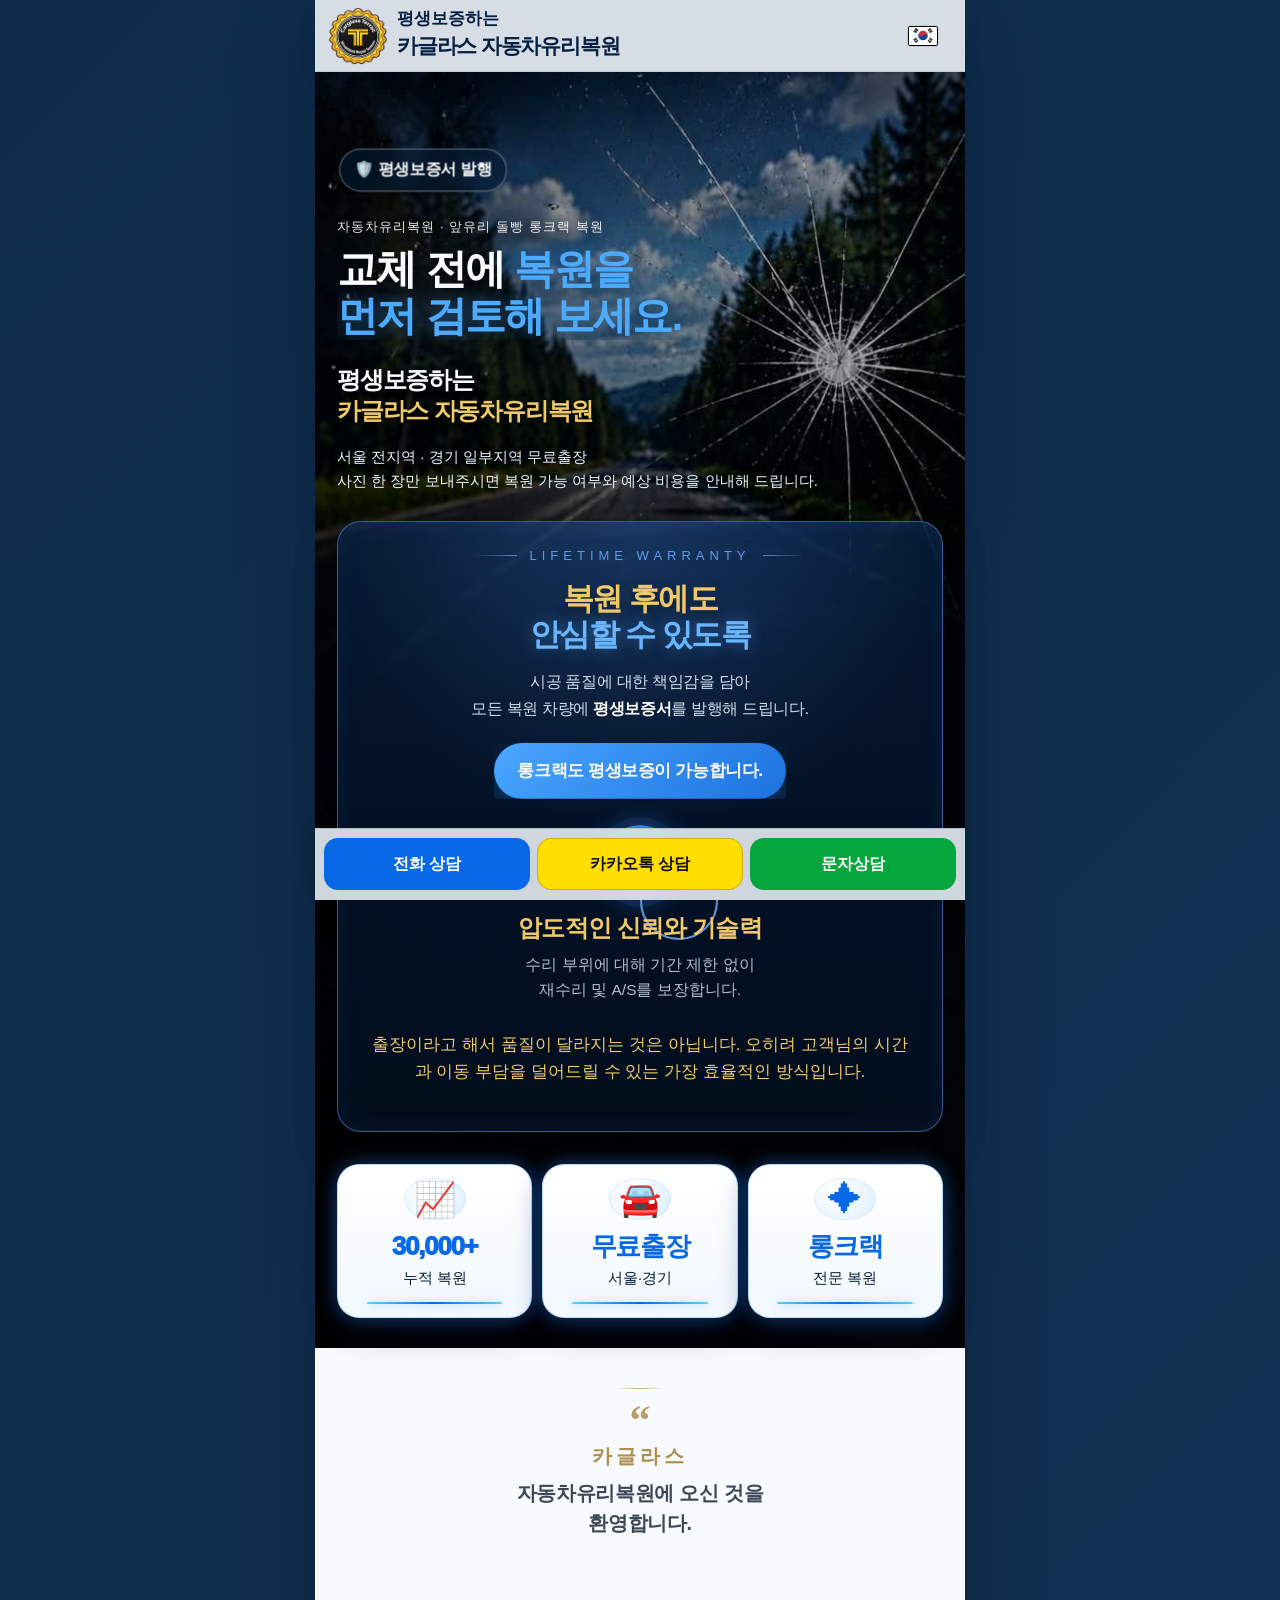
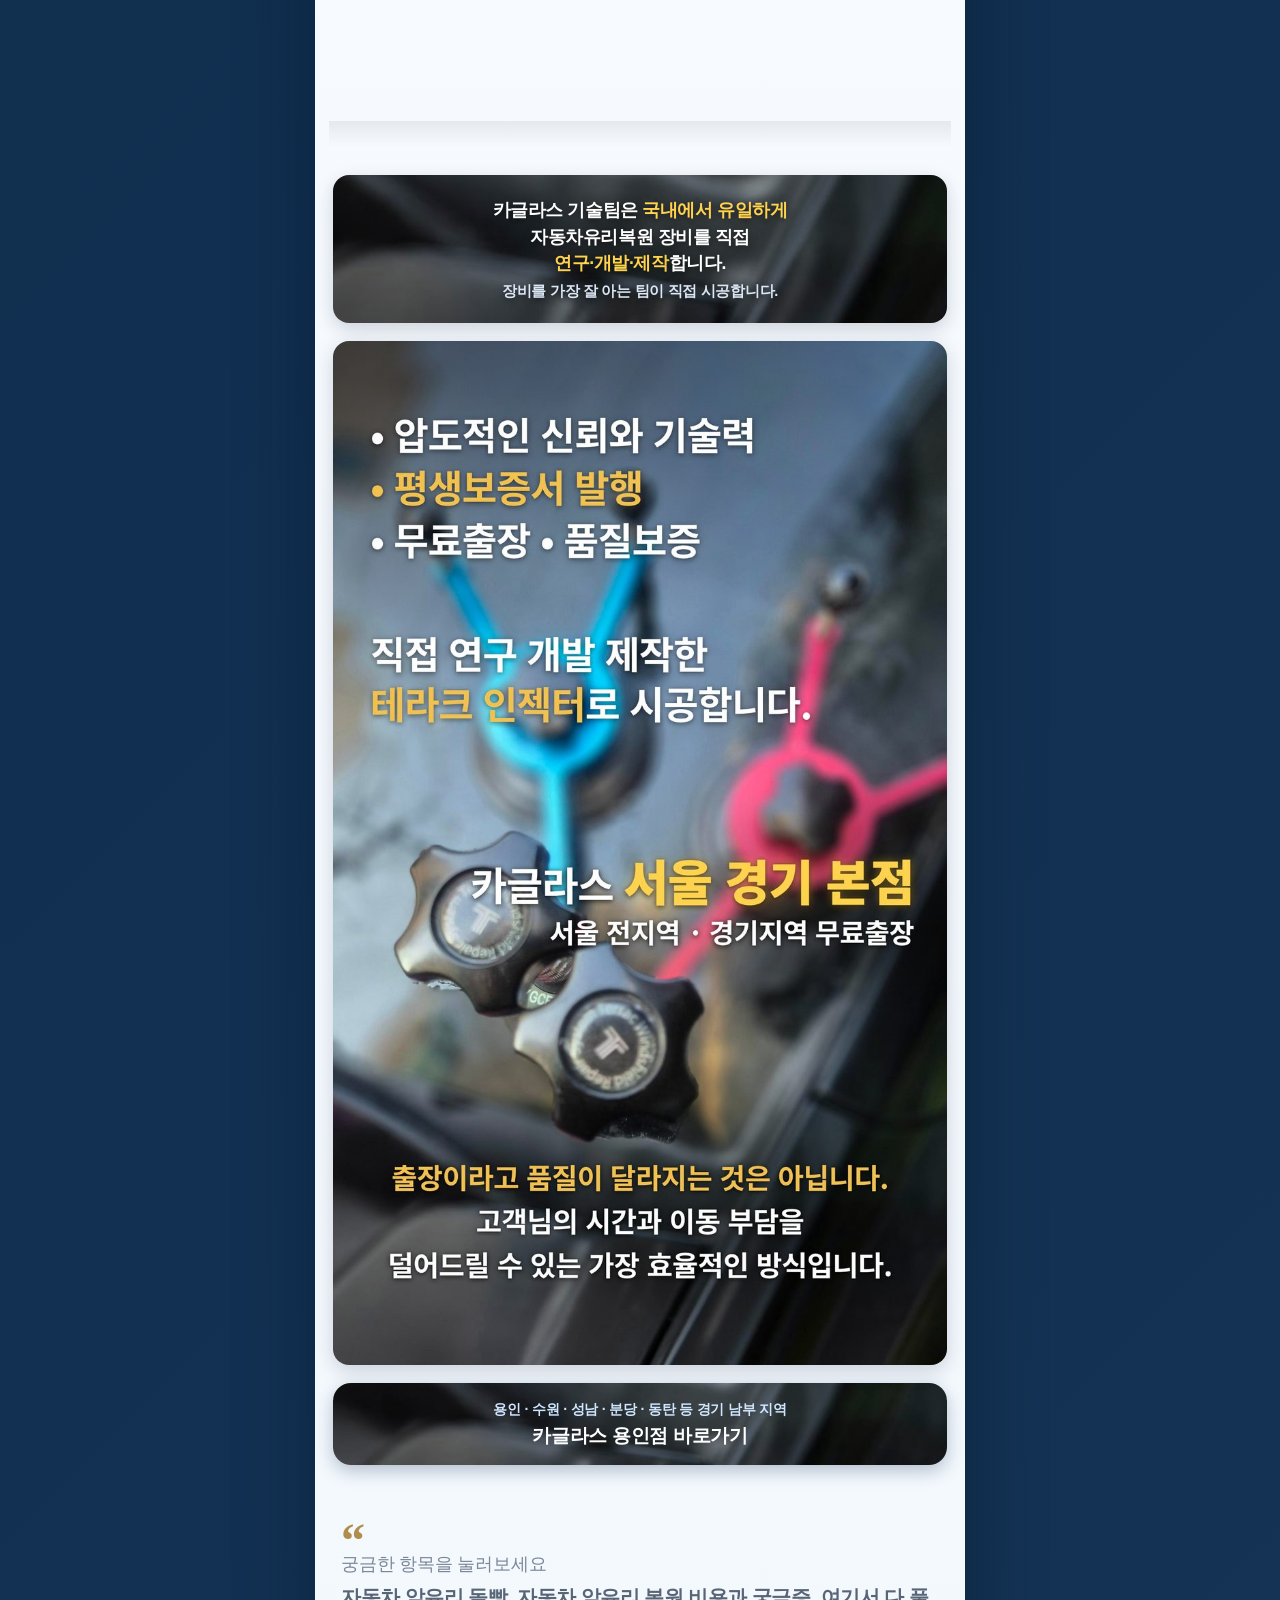
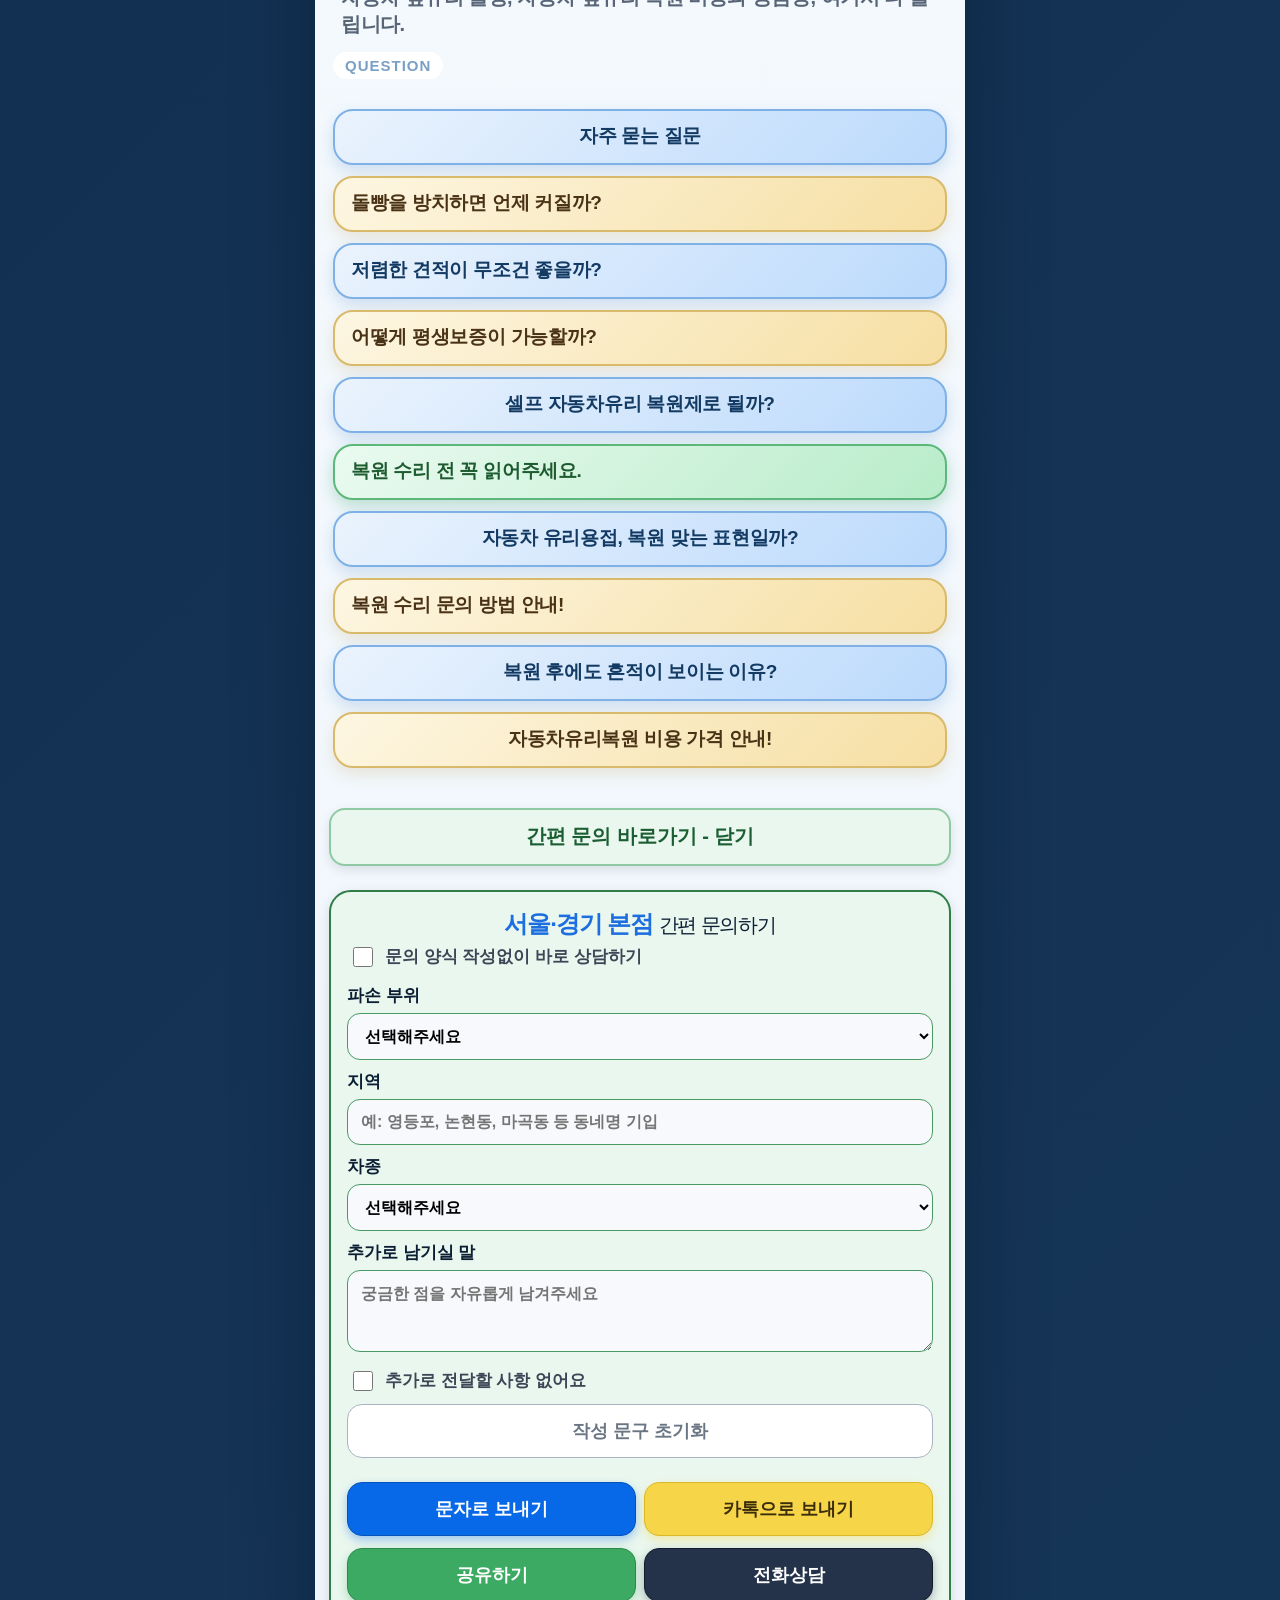
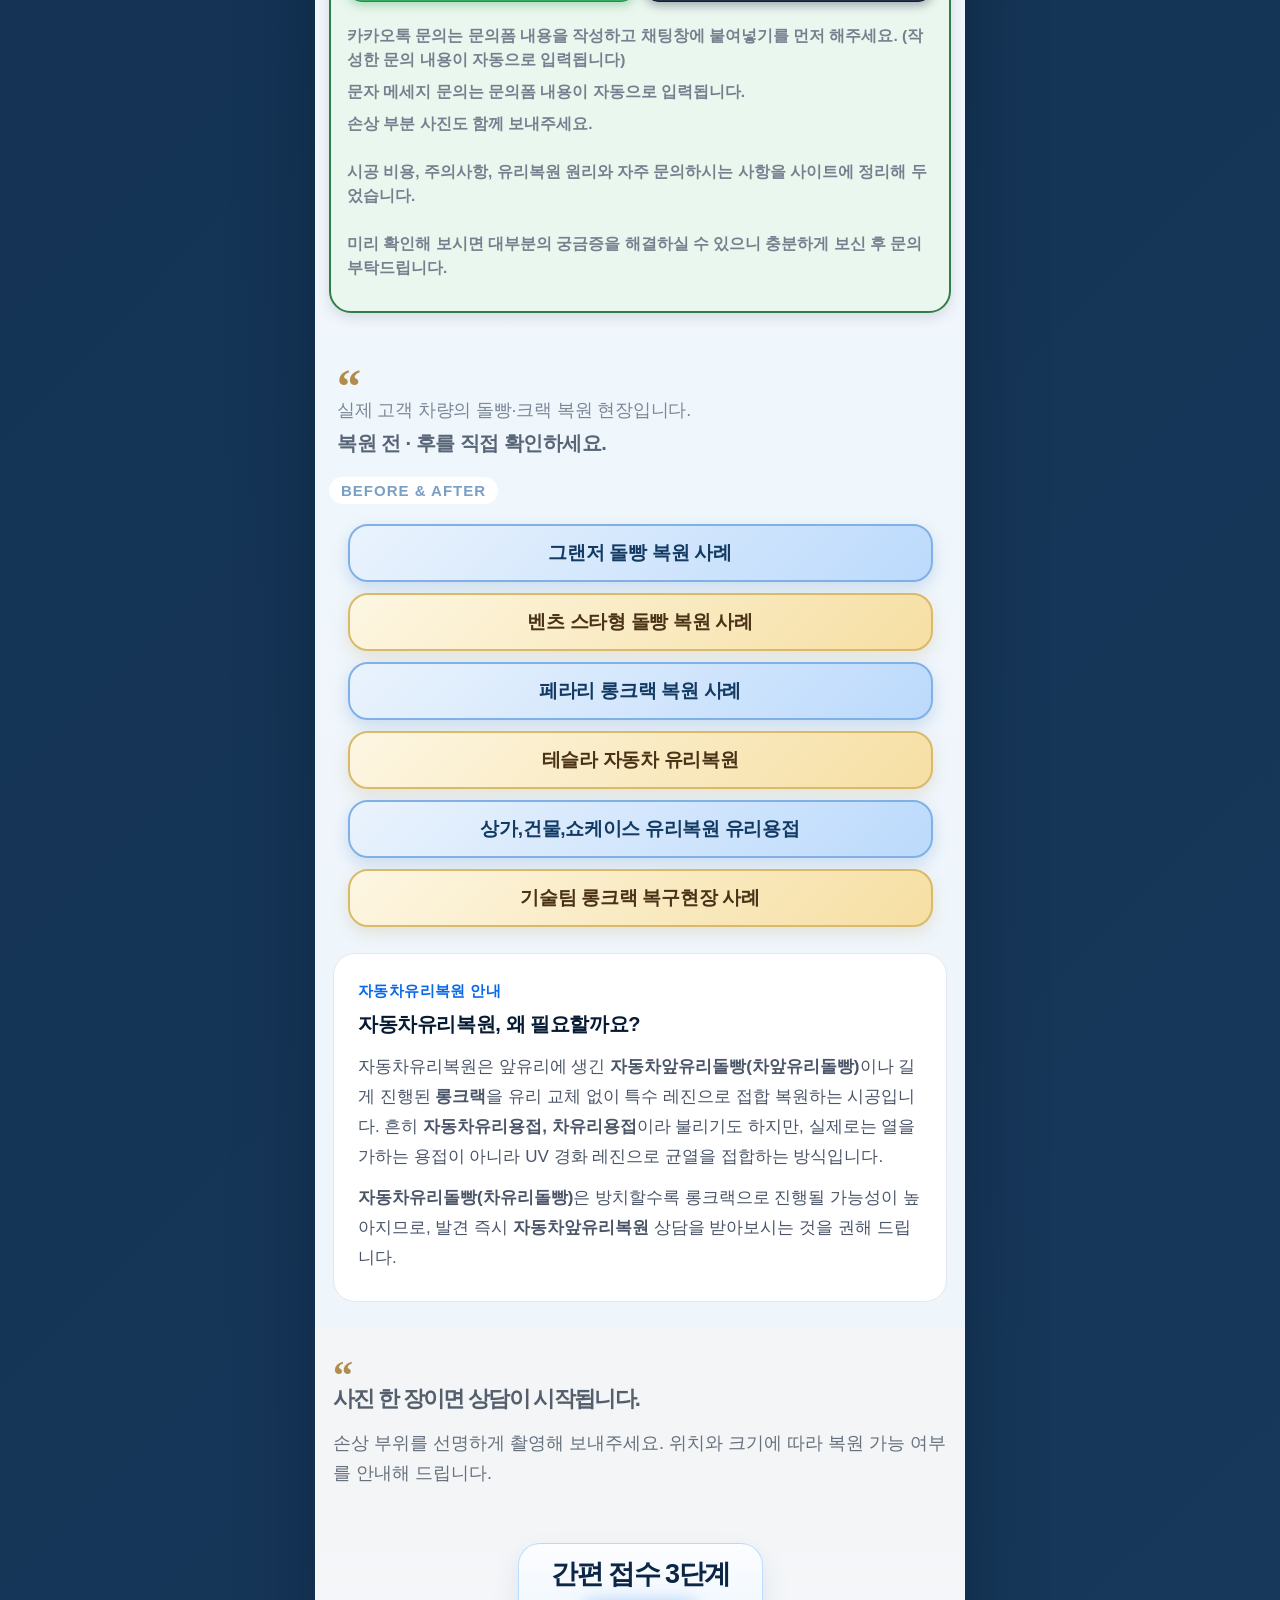
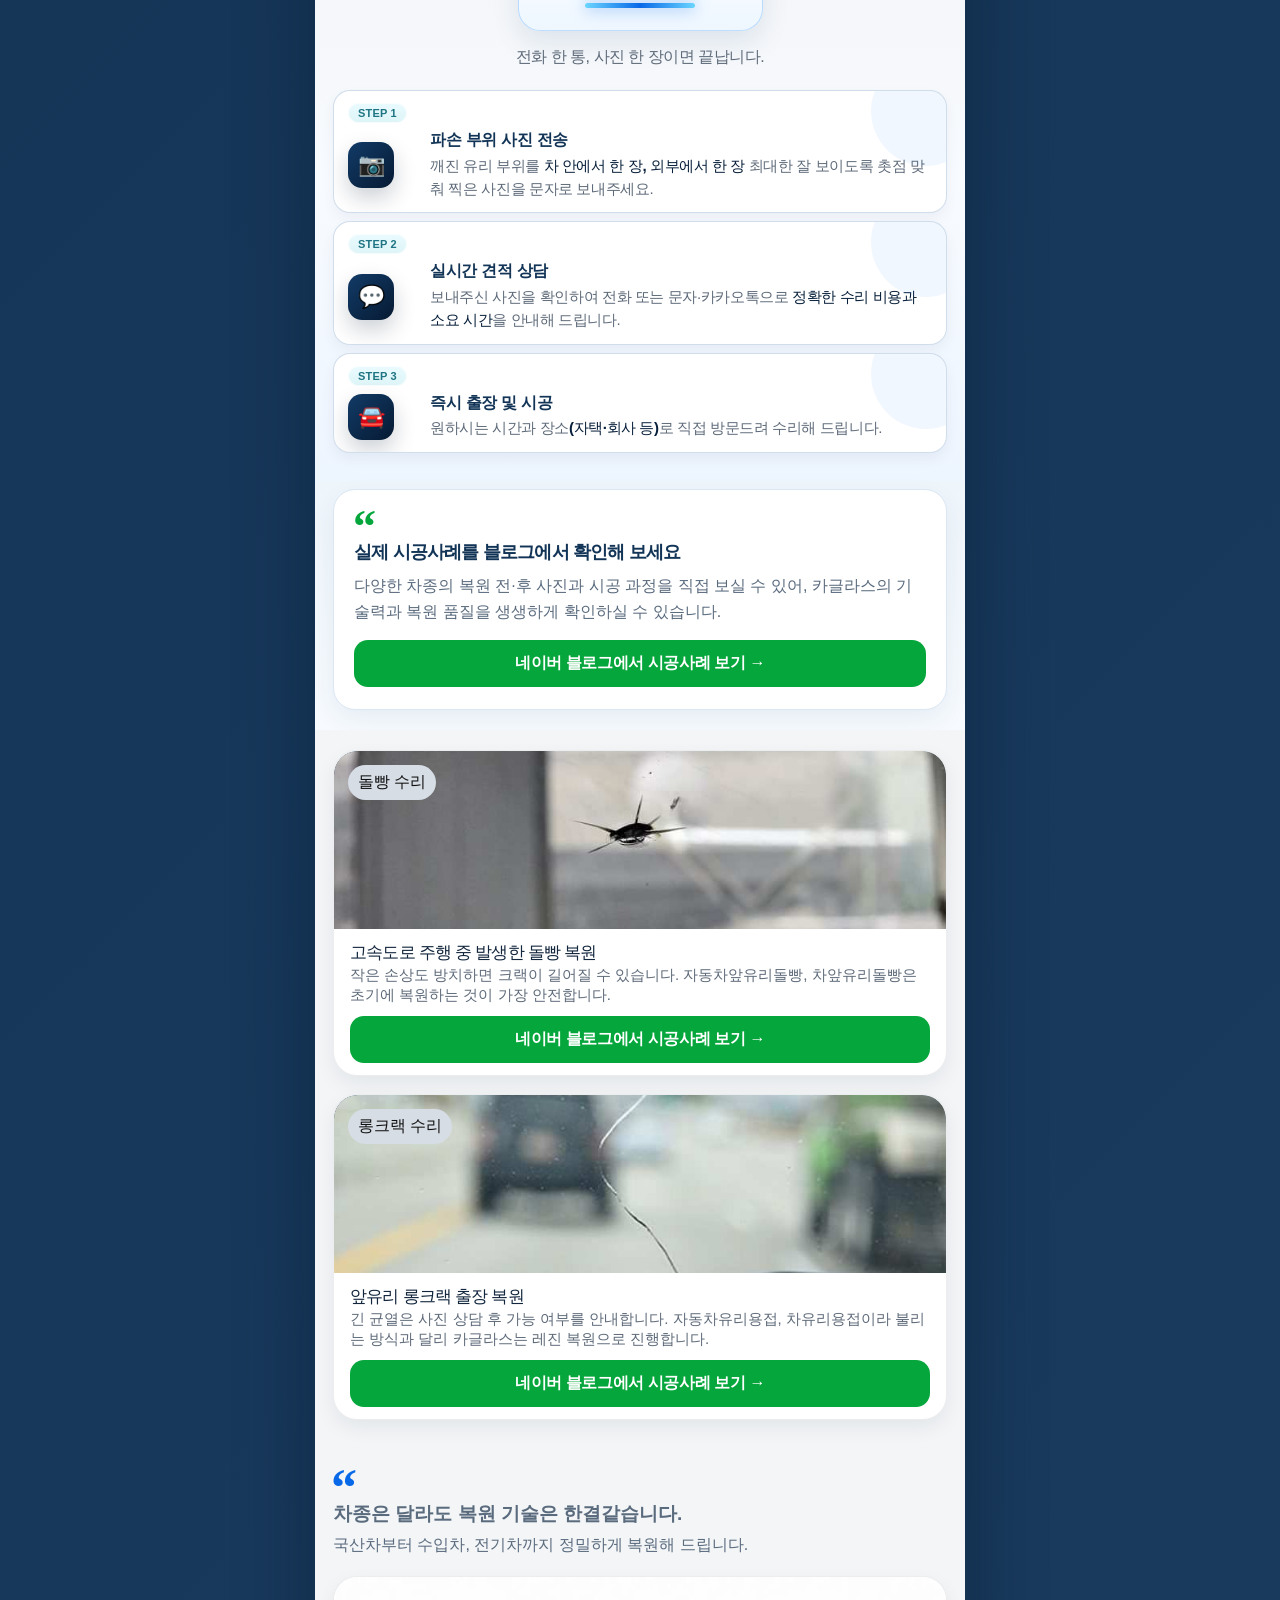
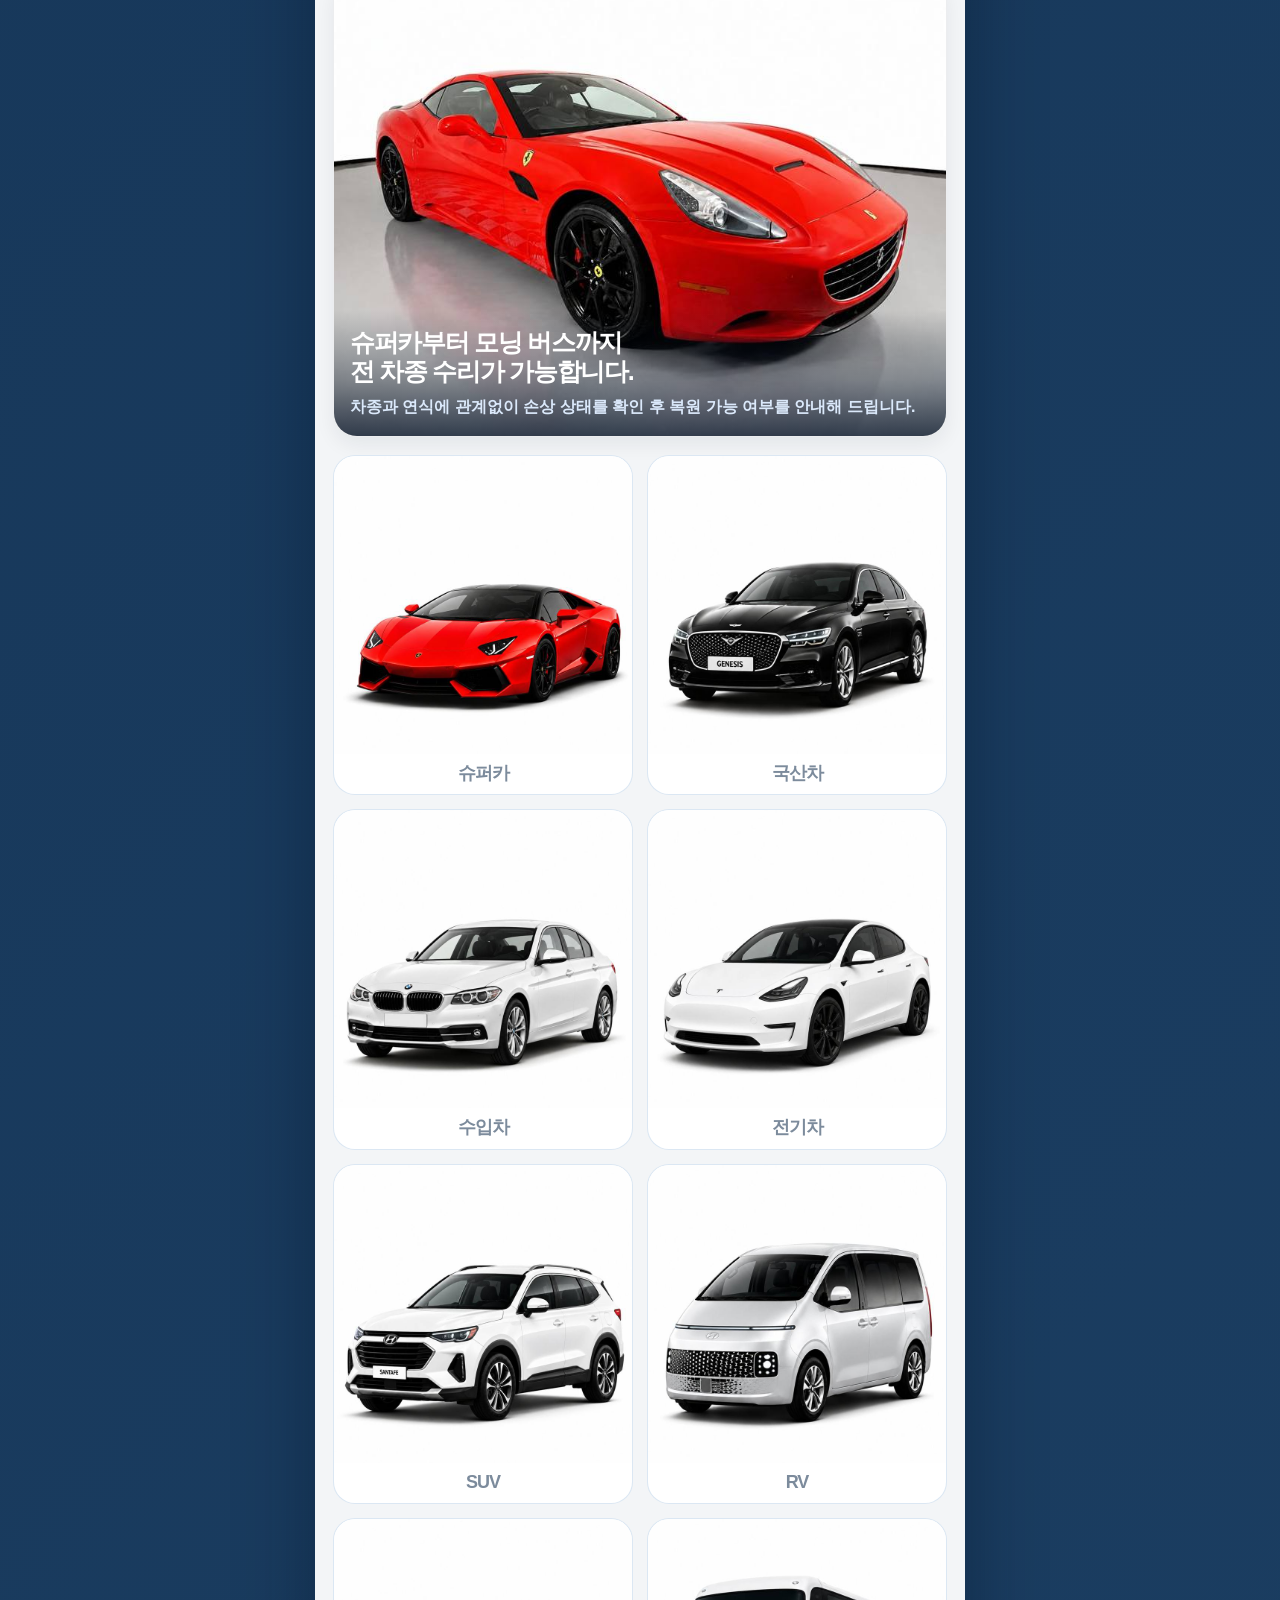
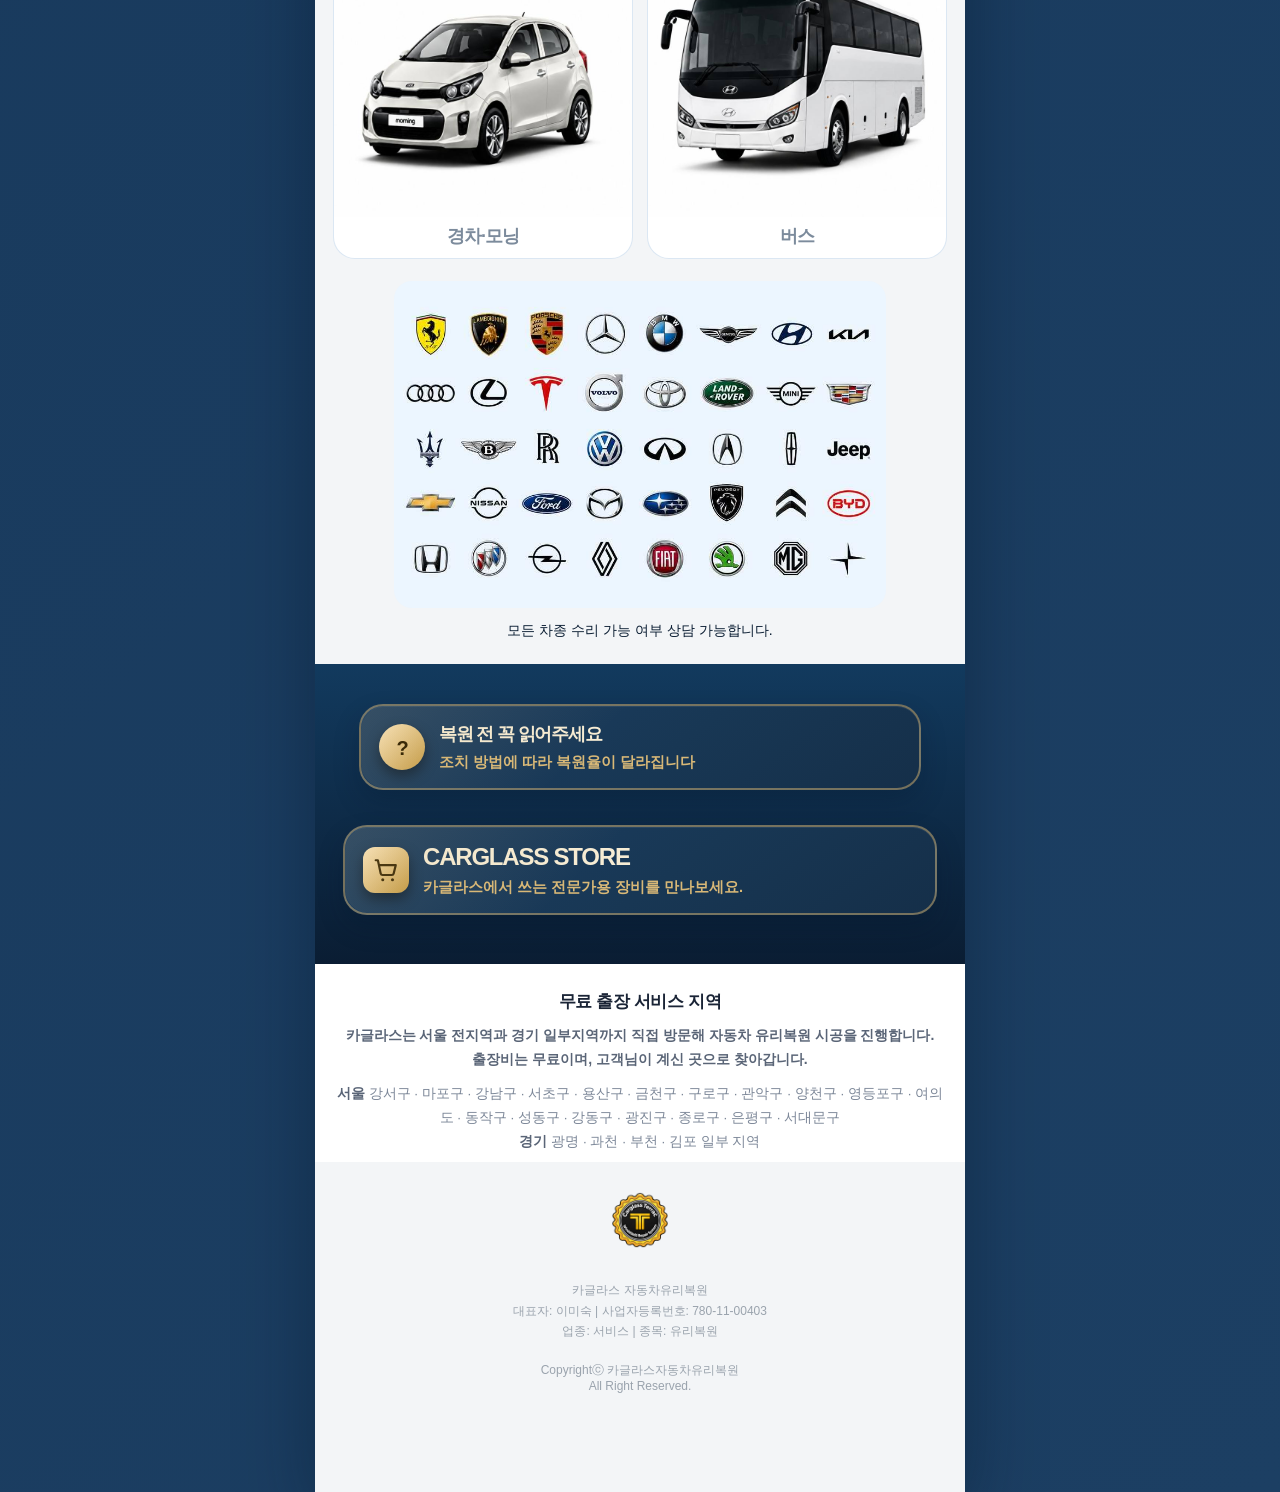
==== index.html @ c248a96e "Add files via upload" ====
<!doctype html>
<html lang="ko">
<head>

<meta charset="utf-8">
<script id="kgScrollRestore">
(function(){
  var root=document.documentElement;
  function key(){ var s=''; try{ s=(history.state&&history.state.sub)||''; }catch(e){} return 'kgScroll:'+location.pathname+location.search+'|'+s; }
  function save(){ try{ sessionStorage.setItem(key(), String(Math.round(window.pageYOffset||root.scrollTop||0))); }catch(e){} }
  window.addEventListener('pagehide',save);
  window.addEventListener('beforeunload',save);
  document.addEventListener('visibilitychange',function(){ if(document.visibilityState==='hidden') save(); });
  var isReload=false;
  try{
    var nav=performance.getEntriesByType && performance.getEntriesByType('navigation')[0];
    if(nav) isReload=(nav.type==='reload');
    else if(performance.navigation) isReload=(performance.navigation.type===1);
  }catch(e){}
  if(!isReload) return;
  var y=0; try{ y=parseFloat(sessionStorage.getItem(key()))||0; }catch(e){}
  if(y<=0) return;
  try{ if('scrollRestoration' in history) history.scrollRestoration='manual'; }catch(e){}
  root.style.visibility='hidden';
  var prevSB=root.style.scrollBehavior; root.style.scrollBehavior='auto';
  var origTo=window.scrollTo, origScroll=window.scroll||window.scrollTo;
  var restoring=true, blocking=true, shown=false, frames=0, loaded=false;
  var blockUntil=Date.now()+4000;
  function isTopCall(a){ var t=(a[0]&&typeof a[0]==='object')?a[0].top:a[1]; return t!==undefined && Number(t)===0; }
  function blocked(a){ return blocking && Date.now()<blockUntil && isTopCall(a); }
  window.scrollTo=function(){ if(blocked(arguments)) return; return origTo.apply(window,arguments); };
  window.scroll=function(){ if(blocked(arguments)) return; return origScroll.apply(window,arguments); };
  function go(){ if(!restoring) return; try{ origTo.call(window,{top:y,left:0,behavior:'instant'}); }catch(e){ origTo.call(window,0,y); } }
  function show(){ if(shown) return; shown=true; root.style.visibility=''; }
  function finish(){ restoring=false; root.style.scrollBehavior=prevSB; }
  function stopAll(){ restoring=false; blocking=false; show(); root.style.scrollBehavior=prevSB; detach(); }
  var evs=['wheel','touchstart','keydown','mousedown'];
  function detach(){ evs.forEach(function(t){ window.removeEventListener(t,stopAll,true); }); }
  evs.forEach(function(t){ window.addEventListener(t,stopAll,{capture:true,passive:true}); });
  setTimeout(function(){ go(); show(); },1200);
  setTimeout(function(){ blocking=false; detach(); },4000);
  function loop(){ if(!restoring) return; go(); frames++; if(frames<90) requestAnimationFrame(loop); else if(loaded) finish(); }
  document.addEventListener('DOMContentLoaded',function(){ go(); show(); requestAnimationFrame(loop); });
  window.addEventListener('load',function(){ loaded=true; go(); if(frames>=90) finish(); });
})();
</script>
<meta name="viewport" content="width=device-width, initial-scale=1, viewport-fit=cover">
<title>자동차 유리복원 카글라스 | 앞유리 돌빵·롱크랙 복원 무료출장</title>
<link rel="icon" href="/favicon.ico" sizes="any">
<link rel="icon" type="image/x-icon" href="/favicon.ico">
<meta name="description" content="자동차 유리복원 카글라스. 서울 전지역·경기 일부 무료출장, 앞유리 돌빵·롱크랙 복원, 평생보증서 발행.">
<meta name="keywords" content="카글라스, 자동차유리복원, 자동차앞유리복원, 앞유리 돌빵 복원, 롱크랙 복원, 유리 교체 없이 복원, 자동차 유리 용접, 자동차 유리 복원 출장, 서울 유리복원, 경기 유리복원, 강남 자동차유리복원, 서초 자동차유리복원, 마포 자동차유리복원, 용산 자동차유리복원, 강서 자동차유리복원, 구로 자동차유리복원, 관악 자동차유리복원, 금천 자동차유리복원, 광명 자동차유리복원, 송파 자동차유리복원, 성동 자동차유리복원, 동작구 자동차유리복원, 군포 자동차유리복원, 목감 자동차유리복원, 여의도 자동차유리복원">
<meta name="robots" content="index, follow">
<meta property="og:type" content="website">
<meta property="og:site_name" content="카글라스 자동차유리복원">
<meta property="og:title" content="자동차 유리복원 카글라스 | 앞유리 돌빵·롱크랙 복원 무료출장">
<meta property="og:description" content="자동차 유리복원 카글라스. 서울 전지역·경기 일부 무료출장, 앞유리 돌빵·롱크랙 복원, 평생보증서 발행.">
<meta property="og:image" content="https://www.car700.co.kr/og-image.jpg">
<meta property="og:image:type" content="image/jpeg">
<meta property="og:image:width" content="800">
<meta property="og:image:height" content="533">
<meta property="og:url" content="https://www.car700.co.kr/">
<meta name="twitter:card" content="summary_large_image">
<meta name="twitter:image" content="https://www.car700.co.kr/og-image.jpg">
<meta name="twitter:title" content="자동차 유리복원 카글라스 | 앞유리 돌빵·롱크랙 복원 무료출장">
<meta name="twitter:description" content="자동차 유리복원 카글라스. 서울 전지역·경기 일부 무료출장, 앞유리 돌빵·롱크랙 복원, 평생보증서 발행.">
<link rel="canonical" href="https://www.car700.co.kr/">
<meta property="og:locale" content="ko_KR">
<meta name="theme-color" content="#061a33">
<meta name="naver-site-verification" content="a3d9245dabde5cdbf68a53930910e909cf32e464" />
<meta name="naver-site-verification" content="afec62ce2153b286e76187ecd81df9419b317ffc" />
<meta name="naver-site-verification" content="a58ddaf109763c5c37d96fb6e2bdcdcb41f11b27" />
<meta name="google-site-verification" content="ho5EVHNlhNYvv8GtOL-AcI7Tq2QqjpIwNnuHGSpNpIU" />
<script type="application/ld+json">
{
  "@context": "https://schema.org",
  "@type": "AutoRepair",
  "name": "카글라스 자동차유리복원",
  "alternateName": [
    "카글라스",
    "car700",
    "자동차 앞유리 복원 카글라스"
  ],
  "url": "https://www.car700.co.kr/",
  "logo": "https://www.car700.co.kr/logo.png",
  "image": "https://www.car700.co.kr/og-image.jpg",
  "telephone": "+82-10-5068-7232",
  "description": "자동차 앞유리 돌빵·롱크랙 복원 전문. 서울 전지역과 경기 일부지역 무료출장, 평생보증서 발행.",
  "priceRange": "₩70,000~₩300,000",
  "areaServed": [
    "서울특별시",
    "강서구",
    "마포구",
    "강남구",
    "서초구",
    "용산구",
    "금천구",
    "구로구",
    "관악구",
    "양천구",
    "영등포구",
    "여의도",
    "동작구",
    "성동구",
    "강동구",
    "광진구",
    "종로구",
    "은평구",
    "서대문구",
    "광명시",
    "과천시",
    "부천시",
    "김포시"
  ],
  "address": {
    "@type": "PostalAddress",
    "addressRegion": "서울",
    "addressCountry": "KR"
  },
  "sameAs": [
    "https://blog.naver.com/carglass_",
    "https://pf.kakao.com/_kawiX"
  ],
  "makesOffer": [
    {
      "@type": "Offer",
      "itemOffered": {
        "@type": "Service",
        "name": "자동차 앞유리 돌빵 복원"
      },
      "priceCurrency": "KRW",
      "price": "70000"
    },
    {
      "@type": "Offer",
      "itemOffered": {
        "@type": "Service",
        "name": "롱크랙 복원"
      },
      "priceCurrency": "KRW",
      "price": "150000"
    },
    {
      "@type": "Offer",
      "itemOffered": {
        "@type": "Service",
        "name": "출장 자동차유리복원"
      }
    }
  ]
}
</script>
<script type="application/ld+json">
{
  "@context": "https://schema.org",
  "@type": "WebSite",
  "name": "카글라스 자동차유리복원",
  "url": "https://www.car700.co.kr/"
}
</script>
<!-- Vercel Web Analytics -->
<script defer src="/_vercel/insights/script.js"></script>
<link rel="stylesheet" as="style" crossorigin href="https://cdn.jsdelivr.net/gh/orioncactus/pretendard@v1.3.9/dist/web/static/pretendard.min.css">
<style>
:root{--navy:#061a33;--blue:#0869e8;--green:#05a63b;--red:#e50012;--gold:#ffd84a;--light:#f5f8fc}
*{box-sizing:border-box}
html,body{
  -webkit-user-select:none;-moz-user-select:none;-ms-user-select:none;user-select:none;
  -webkit-touch-callout:none;
}
img{
  -webkit-user-drag:none;user-drag:none;
  -webkit-user-select:none;user-select:none;
  pointer-events:none;
}
a,button,.qBtn,.baPairLink,.baPairBtn,.noticeTextLink,.subBackBtn,.back,input,textarea{
  -webkit-touch-callout:default;
}
a img,button img,.baItem img,.equip-photo img,[id^="subPage"] img{
  pointer-events:auto;
}
#imgLightbox img{pointer-events:auto;}
html{scroll-behavior:smooth}
html{scroll-behavior:smooth}
html,body{overflow-x:clip}
@media (orientation:landscape) and (max-width:1023px){
  #subPage .wrap,#subPage2 .wrap,#subPage3 .wrap,#subPage4 .wrap,#subPage5 .wrap,
  #subPage6 .wrap,#subPage16 .wrap,#subPage7 .wrap,#subPage8 .wrap,#subPage9 .wrap,#subPage10 .wrap,#subPage11 .wrap,#subPage12 .wrap,#subPage13 .wrap,#subPage14 .wrap,#subPage15 .wrap,#subPage17 .wrap{max-width:100%!important;}
  .subFoot3{max-width:100%!important;padding-bottom:14px!important;}
  .subFoot3 a{height:44px!important;font-size:14px!important;}
  .bottom{max-width:100%!important;left:0!important;transform:none!important;padding:6px 9px 8px!important;}
  .bottom a{height:44px!important;font-size:14px!important;}
  .mobile{padding-bottom:68px!important;}
  [id^="subPage"] .nav{max-width:100%!important;}
}
body{margin:0;background:#DCE3EA;font-family:-apple-system,BlinkMacSystemFont,"Noto Sans KR","Segoe UI",Arial,sans-serif;color:#0b1e33;}

img{max-width:100%;display:block;}
a{-webkit-tap-highlight-color:transparent}
.mobile{max-width:430px;margin:0 auto;background:#DCE3EA;min-height:100vh;box-shadow:0 0 30px rgba(0,0,0,.16);padding-bottom:82px;position:relative;}
@media (orientation:landscape) and (max-width:1023px){.mobile{max-width:100%!important;box-shadow:none;}}
.top{position:sticky;top:0;z-index:50;height:62px;background:rgba(255,255,255,.94);backdrop-filter:blur(14px);display:flex;align-items:center;justify-content:space-between;padding:9px 14px;border-bottom:1px solid #e4ebf3}
.logo{display:flex;align-items:center;gap:8px}
.logo .mark{width:38px;height:38px;border-radius:12px;background:linear-gradient(135deg,#0c72f0,#052a5a);display:grid;place-items:center;color:white;font-size:22px}
.logo b{display:block;font-size:22px;line-height:1;font-weight:1000;color:#051f40}
.logo span{display:block;font-size:12px;font-weight:800;color:#526476;margin-top:3px}
.top a{background:#075be0;color:#fff;text-decoration:none;border-radius:999px;padding:10px 13px;font-weight:1000;font-size:15px;box-shadow:0 5px 14px rgba(8,105,232,.28)}

.reveal{opacity:0;transform:translateY(24px);transition:opacity .7s ease,transform .7s ease}
.damagePhotoWrap{position:relative;display:block;border:1.5px solid #c4bdaf;border-radius:14px;overflow:hidden;}
.damageLabel{position:absolute;left:0;right:0;bottom:0;padding:14px 16px;background:linear-gradient(0deg,rgba(0,0,0,.72) 0%,rgba(0,0,0,.42) 60%,rgba(0,0,0,0) 100%);color:#fff;font-size:17px;font-weight:800;letter-spacing:-.3px;text-align:left;}
.reveal.show{opacity:1;transform:translateY(0)}

.hero{position:relative;min-height:auto;padding:30px 22px 30px;color:#fff;background:
linear-gradient(180deg,rgba(0,0,0,.08),rgba(0,0,0,.18) 38%,rgba(0,0,0,.68) 100%),
url('[data-uri]') center top/cover no-repeat}
.hero:after{display:none!important;content:none!important}
.hero .badgeTop{display:inline-flex;align-items:center;gap:7px;background:rgba(255,255,255,.14);border:1px solid rgba(255,255,255,.24);border-radius:999px;padding:8px 12px;font-size:13px;font-weight:900;backdrop-filter:blur(8px)}
.hero h1{font-size:48px;letter-spacing:-2.4px;line-height:1.04;margin:24px 0 14px;font-weight:1000;text-shadow:0 4px 14px rgba(0,0,0,.45)}
.hero h1 span{display:block;color:#4ec0ff}
.hero .slogan{font-size:24px;font-weight:1000;line-height:1.25;margin:0 0 12px;letter-spacing:-1.2px}
.hero .desc{font-size:15px;line-height:1.6;color:#eaf4ff;margin:0 0 20px;font-weight:750}
.heroBtns{display:grid;gap:10px;margin-top:18px;position:relative;z-index:2}
.heroBtns a{height:56px;border-radius:14px;text-decoration:none;display:flex;align-items:center;justify-content:center;font-weight:1000;font-size:18px}
.heroBtns .primary{background:#fff;color:#082243}
.heroBtns .tel{background:#0869e8;color:#fff;box-shadow:0 8px 20px rgba(8,105,232,.38)}
.heroBtns .blog{background:#05a63b;color:#fff}
.stats{position:relative;margin-top:16px;display:grid;grid-template-columns:repeat(2,1fr);gap:8px}
.stats div{background:linear-gradient(180deg,rgba(255,255,255,.98),rgba(238,247,255,.94));border:1px solid rgba(255,255,255,.9);border-radius:18px;padding:16px 6px 14px;text-align:center;backdrop-filter:blur(10px);box-shadow:0 10px 26px rgba(0,80,180,.18);animation:softFloat 3.2s ease-in-out infinite;min-height:118px;display:flex;flex-direction:column;align-items:center;justify-content:center}
.stats b{display:block;font-size:20px;color:#075ed6;line-height:1.15;text-shadow:none;font-weight:1000;letter-spacing:-.5px}
.stats span{display:block;font-size:13px;color:#10243b;margin-top:9px;font-weight:900;line-height:1.25}

.quick{padding:20px 18px;background:#fff}
.quickQMark{display:block;font-size:48px;font-weight:800;color:#123456;line-height:1;margin-bottom:-10px;font-family:Georgia,serif;}
.quick h2,.damage h2,.consult h2,.cases h2{margin:0 0 12px;font-size:28px;letter-spacing:-1.6px;line-height:1.18}
.quick p{margin:0 0 15px;color:#516174;font-size:14px;font-weight:750;line-height:1.55}
.quickGrid{display:grid;grid-template-columns:1fr 1fr;gap:10px}
.quickGrid a{height:72px;border-radius:17px;text-decoration:none;padding:13px;display:flex;flex-direction:column;justify-content:center;box-shadow:0 6px 18px rgba(0,0,0,.08);font-weight:1000}
.quickGrid b{font-size:17px}
.quickGrid span{font-size:12px;margin-top:5px;font-weight:800}
.q1{background:#0869e8;color:#fff}.q2{background:#ffdf00;color:#111}.q3{background:#05a63b;color:#fff}.q4{background:#fff;color:#e50012;border:2px solid #e50012}

.consult{padding:26px 18px;background:linear-gradient(180deg,#071f3e,#020b17);color:#fff}
.consult h2{color:#fff;font-size:31px}
.consult p{color:#dbe9fb;font-size:14px;font-weight:750;line-height:1.6;margin:0 0 16px}
.formCard{background:#fff;border-radius:22px;padding:16px;box-shadow:0 12px 30px rgba(0,0,0,.28)}
[id^="inqToggleBtnSub"], #inqToggleBtnMain{scroll-margin-top:76px;}
.formCard{background:#eaf7ee!important;border:2px solid #2f7d47!important;box-shadow:0 4px 14px rgba(0,0,0,.12)!important;}
.formCard input,.formCard select,.formCard textarea{font-family:"Apple SD Gothic Neo","Malgun Gothic",sans-serif!important;}
.formCard label{font-size:17px!important;font-weight:600!important;}
.formCard input,.formCard select,.formCard textarea{border:1.5px solid #4a9a63!important;}
.formCard button{font-weight:700!important;font-size:17.5px!important;white-space:nowrap!important;padding:0 6px;}
.formCard textarea{text-align:left!important;text-align-last:left!important;text-justify:none!important;}
.formCard textarea::placeholder{text-align:left!important;}
.formCard label{display:block;color:#0b1e33;font-weight:900;font-size:13px;margin:10px 0 6px}
.formCard input,.formCard select,.formCard textarea{width:100%;border:1px solid #d8e0eb;border-radius:13px;padding:13px;font-size:16px;font-weight:700;background:#f7f9fc;outline:none;text-align:left;word-spacing:normal;letter-spacing:normal;text-justify:none;}
.formCard textarea{min-height:82px;resize:vertical}
.formCard button,.formCard a.submitLink{margin-top:12px;width:100%;height:54px;border:0;border-radius:15px;background:#0869e8;color:#fff;font-size:17px;font-weight:1000;display:flex;align-items:center;justify-content:center;text-decoration:none}

.damage{padding:26px 18px;background:#f6f9fd}
.damage .lead{margin:0 0 14px;color:#536477;font-size:14px;font-weight:750;line-height:1.55}
.damageImages{display:grid;gap:12px}
.damageImg{background:#fff;border-radius:20px;padding:12px;box-shadow:0 8px 24px rgba(6,26,51,.09);overflow:hidden}
.damageImg img{width:100%;border-radius:14px;filter:contrast(1.08)}
.damageNote{font-size:12px;font-weight:800;line-height:1.5;background:#fff;border:1px solid #d8e0eb;border-radius:16px;padding:13px;margin-top:12px}

.cases{padding:26px 18px;background:#fff}
.caseCard{display:block;text-decoration:none;color:inherit;background:#f6f9fd;border-radius:23px;overflow:hidden;margin:14px 0;box-shadow:0 10px 28px rgba(6,26,51,.08)}
.caseImg{height:178px;background:linear-gradient(135deg,#193a62,#b8d7ec);position:relative;overflow:hidden}
.caseImg:before{content:"";position:absolute;inset:0;background:url('https://images.unsplash.com/photo-1542362567-b07e54358753?auto=format&fit=crop&w=900&q=70') center/cover;opacity:.68}
.caseImg.crack2:before{background-image:url('[data-uri]');opacity:1}
.caseImg.chip1:before{background-image:url('[data-uri]');opacity:1}
.caseImg span{position:absolute;left:14px;top:14px;background:#061a33;color:#fff;border-radius:999px;padding:7px 10px;font-size:12px;font-weight:1000}
.caseBody{padding:12px 16px}
.caseBody h3{font-size:21px;margin:0 0 1px;letter-spacing:-.8px}
.caseBody p{margin:0;color:#576679;font-size:13px;line-height:1.3;font-weight:750}
.caseBody .more{display:block;margin-top:12px;text-align:center;background:#05a63b;color:#fff;font-weight:700;font-size:16px;padding:13px 16px;border-radius:14px;letter-spacing:-.4px}

.promise{padding:30px 18px;background:#061a33;color:#fff;text-align:center}
.promise h2{font-size:31px;line-height:1.12;margin:0 0 10px;letter-spacing:-1.8px}
.promise p{font-size:14px;color:#d9e9fb;line-height:1.6;font-weight:750;margin:0 0 17px}
.promise .warranty{display:inline-flex;align-items:center;gap:8px;background:#fff;color:#e50012;border-radius:999px;padding:13px 16px;font-weight:1000;text-decoration:none;font-size:16px}

.finalCta{padding:36px 20px 46px;background:linear-gradient(180deg,#071f3e,#020b17);color:#fff;text-align:center}
.finalCta h2{font-size:35px;letter-spacing:-2px;line-height:1.15;margin:0 0 13px}
.finalCta p{color:#dbe9fb;font-size:15px;font-weight:750;line-height:1.6;margin:0 0 18px}
.finalCta a{display:flex;height:58px;align-items:center;justify-content:center;margin:10px 0;border-radius:16px;text-decoration:none;font-size:19px;font-weight:1000}
.finalCta .tel{background:#0869e8;color:#fff}.finalCta .blog{background:#05a63b;color:#fff}
.finalCta .goldBadge{display:inline-flex;align-items:center;gap:8px;margin-top:26px;padding:12px 22px;border-radius:999px;background:linear-gradient(135deg,#fdf6e2 0%,#f6dfa3 100%);border:1.5px solid #d9b96a;box-shadow:0 6px 16px rgba(180,140,50,.25);color:#4a3216;font-weight:800;font-size:14.5px}
.finalCta .goldBadge .badgeDot{width:8px;height:8px;border-radius:50%;background:#2ecc71;box-shadow:0 0 0 3px rgba(46,204,113,.25)}

.bottom{position:fixed;left:50%;bottom:0;transform:translateX(-50%);width:100%;max-width:430px;background:rgba(255,255,255,.96);backdrop-filter:blur(12px);display:grid;grid-template-columns:1fr 1fr 1fr;gap:7px;padding:9px 9px 10px;border-top:1px solid #dce5ef;z-index:80}
.bottom a{text-decoration:none;color:#fff;height:55px;border-radius:14px;display:flex;align-items:center;justify-content:center;font-weight:1000;font-size:15px}
.bottom .bTel{background:#0869e8;animation:pulse 1.4s infinite}.bottom .bKakao{background:#f7c600;color:#111;border:1.5px solid #d9a800}.bottom .bBlog{background:#05a63b}
.stats div:nth-child(2){animation-delay:.18s}.stats div:nth-child(3){animation-delay:.36s}@keyframes softFloat{0%,100%{transform:translateY(0);box-shadow:0 10px 26px rgba(0,80,180,.18)}50%{transform:translateY(-7px);box-shadow:0 18px 34px rgba(0,105,232,.25)}}@keyframes pulse{0%,100%{transform:scale(1)}50%{transform:scale(1.04)}}

@media(max-width:370px){
.hero h1{font-size:43px}.quickGrid{grid-template-columns:1fr}.bottom a{font-size:13px}
}

.logo{display:flex;align-items:center;gap:10px}
.logoImg{width:58px;height:58px;object-fit:contain;display:block;flex:0 0 auto}
.logo .mark{display:none!important}
.logoText b{display:block;font-size:15px;line-height:1;font-weight:1000;color:#051f40}
.logoText span{display:block;font-size:18px;font-weight:1000;color:#051f40;margin-top:4px;letter-spacing:-1.2px;white-space:nowrap}
.top{height:72px}
@media(max-width:370px){.logoImg{width:44px;height:44px}.logoText span{font-size:15px}.logoText b{font-size:13px}}


.simpleSteps{padding:28px 18px;background:linear-gradient(180deg,#f7fbff,#eef5fb)}
.simpleSteps h2{text-align:center;font-size:30px;margin:0 0 8px;color:#123456;letter-spacing:-1.6px}
.simpleSteps .sub{text-align:center;margin:0 0 18px;color:#5e6b7a;font-size:15px;font-weight:800}
.stepCard{background:#fff;border-radius:22px;padding:20px 18px;margin:14px 0;box-shadow:0 10px 26px rgba(6,26,51,.09);border:1px solid #e7eef6}
.stepBadge{display:inline-flex;background:#e7f7f7;color:#227985;border-radius:999px;padding:7px 13px;font-weight:1000;font-size:13px;margin-bottom:14px}
.stepRow{display:flex;gap:16px;align-items:center}
.stepIcon{width:62px;height:62px;border-radius:18px;background:linear-gradient(135deg,#123b67,#092341);color:#fff;display:grid;place-items:center;font-size:30px;flex:0 0 auto}
.stepText b{display:block;font-size:22px;color:#153657;letter-spacing:-1px}
.stepText p{font-size:16px;line-height:1.6;color:#5b6876;font-weight:800;margin:12px 0 0}
.noticeBox{margin-top:22px;background:#fff8e9;border:1.5px solid #f2d093;border-radius:22px;padding:18px;display:flex;gap:14px;align-items:center}
.noticeIcon{width:58px;height:58px;border-radius:50%;background:#ffb735;color:#fff;display:grid;place-items:center;font-size:30px;flex:0 0 auto}
.noticeBox b{display:block;color:#9a6810;font-size:21px;letter-spacing:-1px}
.noticeBox span{display:block;color:#9a6810;font-size:14px;font-weight:800;margin-top:5px}


/* balanced stat cards v2 */
.stats{position:relative!important;margin-top:18px!important;display:grid!important;grid-template-columns:repeat(2,1fr)!important;gap:9px!important}
.stats div{
  background:linear-gradient(180deg,#ffffff 0%,#eef7ff 100%)!important;
  border:1px solid rgba(180,215,255,.95)!important;
  border-radius:18px!important;
  min-height:118px!important;
  padding:14px 5px 12px!important;
  display:flex!important;
  flex-direction:column!important;
  align-items:center!important;
  justify-content:center!important;
  text-align:center!important;
  box-shadow:0 0 16px rgba(32,126,255,.35),0 12px 28px rgba(0,30,90,.20)!important;
  animation:softFloat 3.2s ease-in-out infinite!important;
}
.stats div:nth-child(2){animation-delay:.18s!important}
.stats div:nth-child(3){animation-delay:.36s!important}
.stats b{
  display:block!important;
  font-size:25px!important;
  color:#0869e8!important;
  line-height:1.05!important;
  font-weight:1000!important;
  letter-spacing:-1.2px!important;
  text-shadow:none!important;
  margin:0!important;
}
.stats span{
  display:block!important;
  font-size:14px!important;
  color:#061a33!important;
  line-height:1.25!important;
  font-weight:900!important;
  margin-top:12px!important;
}
.stats b::after{
  content:"";
  display:block;
  width:78%;
  height:4px;
  margin:13px auto 0;
  border-radius:999px;
  background:linear-gradient(90deg,#52c7ff,#0869e8,#52c7ff);
}
@media(max-width:370px){
  .stats{gap:6px!important}
  .stats div{min-height:108px!important;padding:12px 3px!important}
  .stats b{font-size:21px!important}
  .stats span{font-size:12px!important}
}


.stats .statCard{height:132px!important;min-height:132px!important;padding:12px 4px!important}
  .statIcon{width:40px!important;height:40px!important;font-size:22px!important;margin-bottom:9px!important}
  .stats b{font-size:21px!important;letter-spacing:-1px!important}
  .stats span{font-size:12px!important;margin-top:8px!important}
}


/* === stat cards corrected === */
.hero{padding-bottom:34px!important}
.stats{
  position:relative!important;
  left:auto!important;
  right:auto!important;
  bottom:auto!important;
  margin-top:22px!important;
  display:grid!important;
  grid-template-columns:repeat(2,1fr)!important;
  gap:10px!important;
  z-index:5!important;
}
.stats > .statCard{
  height:150px!important;
  min-height:150px!important;
  padding:14px 6px 13px!important;
  border-radius:20px!important;
  background:linear-gradient(180deg,#ffffff 0%,#f2f9ff 100%)!important;
  border:1.5px solid rgba(175,215,255,.95)!important;
  box-shadow:0 0 18px rgba(47,141,255,.45),0 15px 28px rgba(0,22,70,.28)!important;
  display:flex!important;
  flex-direction:column!important;
  align-items:center!important;
  justify-content:center!important;
  text-align:center!important;
  animation:statFloat 3.2s ease-in-out infinite!important;
}
.stats > .statCard:nth-child(2){animation-delay:.18s!important}
.stats > .statCard:nth-child(3){animation-delay:.36s!important}
.stats > .statCard > .statIcon{
  width:48px!important;
  height:48px!important;
  min-height:48px!important;
  padding:0!important;
  border:0!important;
  border-radius:50%!important;
  background:#eaf4ff!important;
  color:#0869e8!important;
  display:flex!important;
  align-items:center!important;
  justify-content:center!important;
  font-size:26px!important;
  line-height:1!important;
  margin:0 0 12px!important;
  box-shadow:none!important;
  animation:none!important;
  flex:0 0 auto!important;
}
.stats > .statCard > b{
  display:block!important;
  font-size:25px!important;
  color:#0869e8!important;
  line-height:1.05!important;
  font-weight:1000!important;
  letter-spacing:-1.2px!important;
  margin:0!important;
  white-space:nowrap!important;
  text-shadow:none!important;
}
.stats > .statCard > span{
  display:block!important;
  font-size:14px!important;
  color:#071f3a!important;
  line-height:1.25!important;
  font-weight:900!important;
  margin-top:9px!important;
  white-space:nowrap!important;
}
.stats > .statCard > em{
  width:74%!important;
  height:4px!important;
  border-radius:999px!important;
  display:block!important;
  margin-top:13px!important;
  background:linear-gradient(90deg,#58c9ff,#0869e8,#58c9ff)!important;
  font-style:normal!important;
}
@keyframes statFloat{
  0%,100%{transform:translateY(0)}
  50%{transform:translateY(-6px)}
}
@media(max-width:370px){
  .stats{gap:7px!important}
  .stats > .statCard{height:132px!important;min-height:132px!important;padding:12px 4px!important}
  .stats > .statCard > .statIcon{width:40px!important;height:40px!important;min-height:40px!important;font-size:22px!important;margin-bottom:9px!important}
  .stats > .statCard > b{font-size:21px!important;letter-spacing:-1px!important}
  .stats > .statCard > span{font-size:12px!important;margin-top:8px!important}
}


/* premium stats rebuilt */
.stats{display:none!important}
.premiumStats{
  margin-top:24px;
  display:grid;
  grid-template-columns:repeat(3,1fr);
  gap:10px;
  position:relative;
  z-index:8;
}
.premiumCard{
  height:154px;
  border-radius:22px;
  background:linear-gradient(180deg,#ffffff 0%,#f1f8ff 100%);
  border:1.5px solid rgba(180,220,255,.95);
  box-shadow:0 0 20px rgba(43,132,255,.45),0 16px 32px rgba(0,20,60,.28);
  display:flex;
  flex-direction:column;
  align-items:center;
  justify-content:center;
  text-align:center;
  padding:13px 5px;
  animation:premiumFloat 3.2s ease-in-out infinite;
}
.premiumCard:nth-child(2){animation-delay:.18s}
.premiumCard:nth-child(3){animation-delay:.36s}
.premiumIcon{
  width:62px;
  height:62px;
  border-radius:50%;
  background:radial-gradient(circle at 35% 30%,#ffffff,#dceeff);
  display:flex;
  align-items:center;
  justify-content:center;
  color:#0869e8;
  font-size:34px;
  margin-bottom:13px;
  box-shadow:inset 0 0 0 1px rgba(8,105,232,.08);
}
.premiumCard strong{
  display:block;
  color:#0869e8;
  font-size:26px;
  font-weight:1000;
  line-height:1.05;
  letter-spacing:-1.3px;
  white-space:nowrap;
}
.premiumCard p{
  margin:10px 0 0;
  color:#061a33;
  font-size:14.5px;
  font-weight:900;
  line-height:1.2;
  white-space:nowrap;
}
.premiumCard i{
  width:74%;
  height:4px;
  border-radius:999px;
  background:linear-gradient(90deg,#5bd0ff,#0869e8,#5bd0ff);
  margin-top:14px;
  display:block;
  box-shadow:0 0 9px rgba(8,105,232,.35);
}
@keyframes premiumFloat{
  0%,100%{transform:translateY(0)}
  50%{transform:translateY(-7px)}
}
@media(max-width:370px){
  .premiumStats{gap:7px;margin-top:20px}
  .premiumCard{height:134px;border-radius:18px;padding:11px 3px}
  .premiumIcon{width:50px;height:50px;font-size:28px;margin-bottom:10px}
  .premiumCard strong{font-size:21px;letter-spacing:-1px}
  .premiumCard p{font-size:12px;margin-top:8px}
  .premiumCard i{height:3px;margin-top:11px}
}


/* premium process section override */
.simpleSteps{
  position:relative;
  padding:38px 18px 34px!important;
  background:
    radial-gradient(circle at 90% 8%,rgba(8,105,232,.12),transparent 32%),
    linear-gradient(180deg,#f8fbff 0%,#edf5fb 100%)!important;
  overflow:hidden;
}
.simpleSteps::before{
  content:"";
  position:absolute;
  right:-80px;
  top:80px;
  width:220px;
  height:220px;
  border-radius:50%;
  background:rgba(8,105,232,.08);
  filter:blur(8px);
}
.simpleSteps h2{
  position:relative;
  text-align:center!important;
  font-size:34px!important;
  line-height:1.08!important;
  margin:0 0 10px!important;
  color:#071f3a!important;
  letter-spacing:-2px!important;
  font-weight:1000!important;
}
.simpleSteps h2::after{
  content:"";
  display:block;
  width:72px;
  height:4px;
  margin:14px auto 0;
  border-radius:999px;
  background:linear-gradient(90deg,#6bd5ff,#0869e8,#6bd5ff);
  box-shadow:0 0 12px rgba(8,105,232,.35);
}
.simpleSteps .sub{
  position:relative;
  text-align:center!important;
  margin:0 0 24px!important;
  color:#5b6876!important;
  font-size:16px!important;
  font-weight:850!important;
  letter-spacing:-.5px;
}
.stepCard{
  position:relative;
  background:rgba(255,255,255,.92)!important;
  border-radius:26px!important;
  padding:22px 19px!important;
  margin:16px 0!important;
  box-shadow:0 16px 34px rgba(6,26,51,.11), inset 0 0 0 1px rgba(255,255,255,.8)!important;
  border:1px solid rgba(205,220,236,.8)!important;
  backdrop-filter:blur(12px);
  overflow:hidden;
}
.stepCard::after{
  content:"";
  position:absolute;
  right:-35px;
  top:-35px;
  width:110px;
  height:110px;
  border-radius:50%;
  background:rgba(8,105,232,.055);
}
.stepBadge{
  position:relative;
  display:inline-flex!important;
  background:linear-gradient(180deg,#e8fbff,#d8f3f4)!important;
  color:#1c7782!important;
  border-radius:999px!important;
  padding:8px 16px!important;
  font-weight:1000!important;
  font-size:14px!important;
  margin-bottom:16px!important;
  letter-spacing:.2px;
}
.stepRow{
  position:relative;
  display:grid!important;
  grid-template-columns:72px 1fr!important;
  gap:18px!important;
  align-items:center!important;
}
.stepIcon{
  width:72px!important;
  height:72px!important;
  border-radius:22px!important;
  background:linear-gradient(135deg,#123b67,#061a33)!important;
  color:#fff!important;
  display:grid!important;
  place-items:center!important;
  font-size:34px!important;
  box-shadow:0 10px 22px rgba(6,26,51,.22)!important;
}
.stepText b{
  display:block!important;
  font-size:24px!important;
  color:#123456!important;
  line-height:1.18!important;
  letter-spacing:-1.3px!important;
  font-weight:1000!important;
}
.stepText p{
  font-size:20px!important;
  line-height:1.65!important;
  color:#596878!important;
  font-weight:850!important;
  margin:12px 0 0!important;
  letter-spacing:-.4px!important;
}
.stepText strong{
  color:#071f3a;
  font-weight:1000;
}
.noticeBox{
  position:relative;
  margin-top:24px!important;
  background:linear-gradient(180deg,#fffaf0,#fff6e6)!important;
  border:1.5px solid #f0cf8f!important;
  border-radius:24px!important;
  padding:18px!important;
  display:flex!important;
  gap:15px!important;
  align-items:center!important;
  box-shadow:0 12px 26px rgba(154,104,16,.08)!important;
}
.noticeIcon{
  width:62px!important;
  height:62px!important;
  border-radius:50%!important;
  background:linear-gradient(135deg,#ffc146,#f3a000)!important;
  color:#fff!important;
  display:grid!important;
  place-items:center!important;
  font-size:32px!important;
  flex:0 0 auto!important;
}
.noticeBox b{
  display:block!important;
  color:#9a6810!important;
  font-size:22px!important;
  letter-spacing:-1.2px!important;
  font-weight:1000!important;
}
.noticeBox span{
  display:block!important;
  color:#9a6810!important;
  font-size:14px!important;
  font-weight:850!important;
  margin-top:6px!important;
  line-height:1.4!important;
}
@media(max-width:370px){
  .simpleSteps h2{font-size:29px!important}
  .stepRow{grid-template-columns:62px 1fr!important;gap:14px!important}
  .stepIcon{width:62px!important;height:62px!important;font-size:29px!important}
  .stepText b{font-size:21px!important}
  .stepText p{font-size:16px!important}
}


/* hero premium text animation */
.heroTitle{
  position:relative;
  overflow:hidden;
  font-size:48px!important;
  letter-spacing:-2.4px!important;
  line-height:1.04!important;
  margin:24px 0 14px!important;
  font-weight:1000!important;
  text-shadow:0 4px 14px rgba(0,0,0,.45)!important;
}
.heroTitle .line{
  display:block;
  opacity:0;
  transform:translateX(-34px) scale(.96);
  animation:heroSlide 5.2s ease-in-out infinite;
  will-change:transform,opacity;
}
.heroTitle .one{
  color:#fff;
}
.heroTitle .two{
  color:#4ec0ff;
  animation-delay:.22s;
  text-shadow:0 0 18px rgba(78,192,255,.55),0 4px 14px rgba(0,0,0,.45);
}
.heroTitle::after{
  content:"";
  position:absolute;
  top:0;
  left:-80%;
  width:58%;
  height:100%;
  background:linear-gradient(110deg,transparent,rgba(255,255,255,.75),transparent);
  transform:skewX(-18deg);
  animation:shineSweep 5.2s ease-in-out infinite;
  animation-delay:.7s;
  pointer-events:none;
}
@keyframes heroSlide{
  0%{opacity:0;transform:translateX(-34px) scale(.96);filter:blur(2px)}
  14%{opacity:1;transform:translateX(0) scale(1.035);filter:blur(0)}
  24%,76%{opacity:1;transform:translateX(0) scale(1);filter:blur(0)}
  92%,100%{opacity:0;transform:translateX(18px) scale(.99);filter:blur(1px)}
}
@keyframes shineSweep{
  0%,22%{left:-80%;opacity:0}
  34%{opacity:.9}
  52%{left:135%;opacity:0}
  100%{left:135%;opacity:0}
}

/* softer light green process background */
.simpleSteps{
  background:
    radial-gradient(circle at 90% 8%,rgba(44,190,116,.18),transparent 32%),
    linear-gradient(180deg,#f4fff8 0%,#eaf8ef 100%)!important;
}
.stepCard{
  background:rgba(255,255,255,.94)!important;
  border:1px solid rgba(166,220,185,.75)!important;
}
.stepBadge{
  background:linear-gradient(180deg,#eafff2,#d9f5e5)!important;
  color:#177347!important;
}
.noticeBox{
  background:linear-gradient(180deg,#fffaf0,#fff7e8)!important;
}

@media(max-width:370px){
  .heroTitle{font-size:38px!important}
}


.noticeBox{text-decoration:none!important}
.noticeBox:visited{text-decoration:none!important}

.heroBtns .primary{
  background:linear-gradient(135deg,#d9e8f4,#b9d0e3)!important;
  color:#061a33!important;
  box-shadow:0 8px 18px rgba(4,30,60,.22)!important;
}
.q2{
  background:linear-gradient(135deg,#d4e3ef,#b4cadb)!important;
  color:#061a33!important;
}


.noticeTextLink{
  display:block;
  text-decoration:none!important;
}
.noticeTextLink:visited{
  text-decoration:none!important;
}
.noticeTextLink b,
.noticeTextLink span{
  text-decoration:none!important;
}


/* premium color refresh */
.simpleSteps{
background:#F3F7FB!important;
background-image:none!important;
}
.simpleSteps h2{color:#0F2E4F!important}
.simpleSteps .sub{color:#55697f!important}

.warranty{
background:linear-gradient(135deg,#1f5fa8,#3d86d6)!important;
color:#fff!important;
border:none!important;
box-shadow:0 10px 24px rgba(31,95,168,.28)!important;
}
.warranty:hover{
background:linear-gradient(135deg,#184f8d,#2f73c0)!important;
}


/* vehicle coverage section */
.fleetSection{
  padding:30px 18px 34px;
  background:linear-gradient(180deg,#ffffff 0%,#f3f7fb 100%);
}
.fleetSection h2{
  text-align:center;
  font-size:31px;
  line-height:1.15;
  margin:0 0 9px;
  color:#071f3a;
  font-weight:1000;
  letter-spacing:-1.8px;
}
.fleetSection .fleetSub{
  text-align:left;
  margin:0 0 18px;
  color:#5a6b7e;
  font-size:15px;
  font-weight:450;
  line-height:1.55;
}
.fleetHero{
  position:relative;
  border-radius:24px;
  overflow:hidden;
  box-shadow:0 16px 34px rgba(6,26,51,.15);
  background:#fff;
  cursor:pointer;
  -webkit-tap-highlight-color:transparent;
}
.fleetHero::before{
  display:none;
}
.fleetHero img{
  width:100%;
  height:auto;
  display:block;
}
.fleetOverlay{
  position:absolute;
  left:0;
  right:0;
  bottom:0;
  padding:18px 16px;
  color:#fff;
  background:linear-gradient(180deg,transparent,rgba(0,15,35,.35) 55%,rgba(0,15,35,.75));
}
.fleetOverlay b{
  display:block;
  font-size:25px;
  line-height:1.18;
  letter-spacing:-1.3px;
}
.fleetOverlay span{
  display:block;
  margin-top:8px;
  font-size:13px;
  font-weight:800;
  color:#dbe9fb;
  line-height:1.45;
}
.carTypes{
  display:grid;
  grid-template-columns:repeat(2,1fr);
  gap:9px;
  margin-top:14px;
}
.carTypes div{
  background:#fff;
  border:1px solid #dce8f4;
  border-radius:15px;
  padding:12px 5px;
  text-align:center;
  font-weight:1000;
  color:#123456;
  font-size:13px;
  box-shadow:0 8px 18px rgba(6,26,51,.06);
}
.fleetNotice{
  margin:16px 0 0;
  padding:14px;
  border-radius:17px;
  background:#eef6ff;
  color:#123456;
  font-size:13px;
  font-weight:850;
  line-height:1.55;
  text-align:center;
}


/* 최종 배경 이미지 적용 */
.heroHome{
  background-position:center top!important;
  background-size:cover!important;
}
@media (min-width:1024px){
  .heroHome{min-height:900px!important;padding-top:80px!important;}
}
@media (orientation:landscape) and (max-width:1023px){
  .heroHome{min-height:900px!important;padding-top:80px!important;}
}
.hero:after{
  display:none!important;
  content:none!important;
}
.heroTitle{
  position:relative;
  overflow:hidden;
  font-size:41px!important;
  letter-spacing:-1.6px!important;
  line-height:1.12!important;
  margin:24px 0 14px!important;
  font-weight:1000!important;
  text-shadow:0 5px 18px rgba(0,0,0,.72)!important;
}
.heroTitle .line{
  display:block!important;
  opacity:0;
  transform:translateX(-34px) scale(.96);
  animation:heroSlide 5.2s ease-in-out infinite;
}
.heroTitle .one{
  color:#fff!important;
  display:block!important;
  white-space:nowrap!important;
}
.heroTitle .one .accent{margin-left:6px!important;}
.heroTitle .two{
  color:#168fff!important;
  animation-delay:.22s;
  text-shadow:0 0 18px rgba(22,143,255,.62),0 5px 18px rgba(0,0,0,.72)!important;
}
.heroTitle .three{
  animation-delay:.4s;
  text-shadow:0 0 18px rgba(22,143,255,.62),0 5px 18px rgba(0,0,0,.72)!important;
}
@keyframes heroSlide{
  0%{opacity:0;transform:translateX(-34px) scale(.96);filter:blur(2px)}
  14%{opacity:1;transform:translateX(0) scale(1.035);filter:blur(0)}
  24%,76%{opacity:1;transform:translateX(0) scale(1);filter:blur(0)}
  92%,100%{opacity:0;transform:translateX(18px) scale(.99);filter:blur(1px)}
}
.hero .slogan,
.hero .desc{
  text-shadow:0 4px 14px rgba(0,0,0,.78)!important;
}
.hero .badgeTop{
  background:rgba(6,26,51,.58)!important;
  border:1px solid rgba(255,255,255,.26)!important;
}
@media(max-width:370px){
  .heroTitle{font-size:38px!important}
  .heroTitle .hLine{font-size:38px!important}
}


/* quick button text/layout update */
.quickGrid{
  display:grid!important;
  grid-template-columns:1fr!important;
  gap:12px!important;
}
.quickGrid a{
  height:82px!important;
  border-radius:20px!important;
  padding:16px 20px!important;
  display:flex!important;
  flex-direction:row!important;
  align-items:center!important;
  justify-content:flex-start!important;
  gap:14px!important;
  box-shadow:0 10px 24px rgba(6,26,51,.10)!important;
}
.quickGrid a b{
  font-size:27px!important;
  line-height:1!important;
  font-weight:1000!important;
  letter-spacing:-1.4px!important;
  white-space:nowrap!important;
}
.quickGrid a span{
  font-size:15px!important;
  line-height:1!important;
  font-weight:900!important;
  margin-top:0!important;
  white-space:nowrap!important;
  opacity:.96!important;
}
.q1{background:#0869e8!important;color:#fff!important;border:none!important}
.q2{background:#ffdf00!important;color:#061a33!important;border:none!important}
.q3{background:#05a63b!important;color:#fff!important;border:none!important}
.q4{
  background:#fff!important;
  color:#123456!important;
  border:2px solid #dce8f4!important;
  box-shadow:0 10px 24px rgba(6,26,51,.08)!important;
}
.q4 b{color:#123456!important}
.q4 span{color:#536477!important}
@media(max-width:370px){
  .quickGrid a b{font-size:24px!important}
  .quickGrid a span{font-size:13px!important}
}


/* logo text line arrangement */
.logoText b{
  display:block!important;
  font-size:17px!important;
  line-height:1.05!important;
  font-weight:1000!important;
  color:#051f40!important;
  margin:0!important;
}
.logoText span{
  display:block!important;
  font-size:21px!important;
  line-height:1.15!important;
  font-weight:1000!important;
  color:#051f40!important;
  margin-top:5px!important;
  letter-spacing:-1.2px!important;
  white-space:nowrap!important;
}

/* quick buttons alignment */
.quickGrid a{
  display:grid!important;
  grid-template-columns:auto 1fr!important;
  grid-template-rows:auto auto!important;
  column-gap:12px!important;
  row-gap:6px!important;
  align-items:center!important;
  justify-content:start!important;
}
.quickGrid a b{
  grid-column:1 / -1!important;
  font-size:28px!important;
  line-height:1.05!important;
  margin:0!important;
}
.quickGrid a span{
  grid-column:1 / -1!important;
  display:block!important;
  padding-left:0!important;
  margin-top:0!important;
  font-size:15px!important;
  line-height:1!important;
  font-weight:900!important;
  text-align:left!important;
}

/* warranty premium color */
.q4{
  background:linear-gradient(135deg,#183A5A,#2D6FA8)!important;
  color:#fff!important;
  border:none!important;
  box-shadow:0 12px 26px rgba(24,58,90,.28)!important;
}
.q4 b,
.q4 span{
  color:#fff!important;
}

@media(max-width:370px){
  .logoText b{font-size:15px!important}
  .logoText span{font-size:18px!important}
  .quickGrid a b{font-size:24px!important}
  .quickGrid a span{font-size:13px!important}
}


/* hero slogan one line lower */
.hero .slogan{
  margin-top:18px!important;
}


/* hero slogan two-line layout */
.hero .slogan{
  line-height:1.28!important;
  margin-top:18px!important;
  margin-bottom:18px!important;
}


/* force hero slogan line break */
.hero .slogan{
  display:block!important;
  line-height:1.32!important;
  margin-top:24px!important;
  margin-bottom:18px!important;
  white-space:normal!important;
}
.hero .slogan br{
  display:block!important;
  content:""!important;
}


/* final fixed CTA section - no deletion of later sections */
.quick{
  padding:30px 18px 38px!important;
  background:#fff!important;
}
.quick h2{
  margin:0 0 18px!important;
  font-size:32px!important;
  line-height:1.16!important;
  letter-spacing:-1.8px!important;
  color:#071f3a!important;
  font-weight:1000!important;
}
.quick p{
  margin:0 0 22px!important;
  color:#526476!important;
  font-size:15px!important;
  line-height:1.65!important;
  font-weight:850!important;
}
.quick .quickGrid{display:none!important}
.ctaCards{
  display:grid!important;
  grid-template-columns:1fr!important;
  gap:16px!important;
}
.ctaCard{
  height:92px!important;
  border-radius:20px!important;
  padding:0 22px!important;
  display:grid!important;
  grid-template-columns:54px minmax(0,1fr) 1px auto!important;
  align-items:center!important;
  column-gap:18px!important;
  text-decoration:none!important;
  box-shadow:0 12px 26px rgba(6,26,51,.12)!important;
  border:none!important;
}
.ctaIcon{
  width:54px!important;
  height:54px!important;
  display:flex!important;
  align-items:center!important;
  justify-content:center!important;
  font-style:normal!important;
  font-weight:1000!important;
  line-height:1!important;
  margin:0!important;
}
.ctaCard strong{
  font-size:31px!important;
  font-weight:1000!important;
  line-height:1!important;
  letter-spacing:-1.6px!important;
  white-space:nowrap!important;
}
.ctaCard .divider{
  width:1px!important;
  height:40px!important;
  background:rgba(255,255,255,.45)!important;
  display:block!important;
}
.ctaCard .divider.dark{
  background:rgba(0,0,0,.22)!important;
}
.ctaCard em{
  font-style:normal!important;
  font-size:18px!important;
  font-weight:1000!important;
  line-height:1!important;
  white-space:nowrap!important;
}
.ctaTel{background:#0869e8!important;color:#fff!important}
.ctaTel .phone{font-size:52px!important;color:#fff!important}
.ctaKakao{background:#ffdf00!important;color:#061a33!important}
.ctaKakao .talk{
  width:48px!important;
  height:48px!important;
  border-radius:50%!important;
  background:#222!important;
  color:#ffdf00!important;
  font-size:15px!important;
}
.ctaBlog{background:#05a63b!important;color:#fff!important}
.ctaBlog .dot{
  width:48px!important;
  height:48px!important;
  border-radius:50%!important;
  background:linear-gradient(180deg,#2df0a3,#05a63b)!important;
  box-shadow:0 4px 10px rgba(0,0,0,.18)!important;
}
.ctaWarranty{
  background:linear-gradient(135deg,#082a49,#0b5a8b)!important;
  color:#fff!important;
}
.ctaWarranty .shield{font-size:38px!important}

.bottom{
  grid-template-columns:1fr 1.25fr 1.25fr!important;
}
.bottom .bKakao{
  background:#ffdf00!important;
  color:#111!important;
}
.bottom .bBlog{
  background:#05a63b!important;
  color:#fff!important;
}

@media(max-width:370px){
  .quick h2{font-size:30px!important}
  .ctaCard{
    height:84px!important;
    padding:0 16px!important;
    grid-template-columns:44px minmax(0,1fr) 1px auto!important;
    column-gap:12px!important;
  }
  .ctaIcon{width:44px!important;height:44px!important}
  .ctaTel .phone{font-size:44px!important}
  .ctaKakao .talk,.ctaBlog .dot{width:40px!important;height:40px!important;font-size:12px!important}
  .ctaCard strong{font-size:25px!important}
  .ctaCard em{font-size:15px!important}
}


/* CTA size balance final */
.ctaCards{
  gap:14px!important;
}
.ctaCard{
  height:84px!important;
  border-radius:20px!important;
  padding:0 20px!important;
  grid-template-columns:46px minmax(0,1fr) 1px auto!important;
  column-gap:15px!important;
  box-shadow:0 9px 20px rgba(6,26,51,.10)!important;
}
.ctaIcon{
  width:46px!important;
  height:46px!important;
}
.ctaTel .phone{
  font-size:34px!important;
}
.ctaKakao .talk{
  width:42px!important;
  height:42px!important;
  font-size:13px!important;
}
.ctaBlog .dot{
  width:42px!important;
  height:42px!important;
}
.ctaWarranty .shield{
  font-size:32px!important;
}
.ctaCard strong{
  font-size:26px!important;
  letter-spacing:-1.2px!important;
}
.ctaCard em{
  font-size:16px!important;
}
.ctaCard .divider{
  height:34px!important;
}
.bottom a{
  height:52px!important;
  font-size:14px!important;
  border-radius:14px!important;
}
@media(max-width:370px){
  .ctaCard{
    height:78px!important;
    padding:0 14px!important;
    grid-template-columns:40px minmax(0,1fr) 1px auto!important;
    column-gap:10px!important;
  }
  .ctaIcon{width:40px!important;height:40px!important}
  .ctaTel .phone{font-size:30px!important}
  .ctaKakao .talk,.ctaBlog .dot{width:36px!important;height:36px!important}
  .ctaCard strong{font-size:23px!important}
  .ctaCard em{font-size:14px!important}
}


/* Premium background for 3-step section */
.steps,
.process,
.applySteps,
#steps,
#process{
  background:linear-gradient(135deg,#0b2745 0%, #153b63 45%, #1f4e79 100%) !important;
  border-radius:28px !important;
  padding-top:28px !important;
  padding-bottom:28px !important;
}
.steps h2,
.process h2,
.applySteps h2,
#steps h2,
#process h2{
  color:#fff !important;
}
.steps>p,
.process>p,
.applySteps>p,
#steps>p,
#process>p{
  color:rgba(255,255,255,.88)!important;
}


/* Final tweaks */
.hero .badge,.hero .guarantee,.hero .warranty{
 transform:scale(1.10)!important;
 transform-origin:left center!important;
}
.ctaCards{gap:10px!important}
.ctaCard{
height:68px!important;
padding:0 16px!important;
border-radius:16px!important;
grid-template-columns:34px minmax(0,1fr) 1px auto!important;
column-gap:10px!important;
}
.ctaIcon{width:34px!important;height:34px!important}
.ctaTel .phone{font-size:34px!important}
.ctaKakao .talk,.ctaBlog .dot{width:32px!important;height:32px!important;font-size:10px!important}
.ctaWarranty .shield{font-size:24px!important}
.ctaCard strong{font-size:20px!important;font-weight:800!important}
.ctaCard em{font-size:13px!important;font-weight:700!important}
.ctaCard .divider{height:26px!important}

/* Soft premium background for 3-step section */
.steps,.process,.applySteps,#steps,#process{
background:linear-gradient(180deg,#ffffff 0%,#f7fbff 45%,#edf5ff 100%)!important;
border-radius:24px!important;
}


/* 정확 적용: 간편 접수 3단계 연한 화이트·블루 그라데이션 */
.simpleSteps{
  background:linear-gradient(180deg,#ffffff 0%,#f8fbff 42%,#edf5ff 100%)!important;
  border-radius:0!important;
}
.simpleSteps::before{
  display:none!important;
}
.simpleSteps h2{
  color:#0F2E4F!important;
}
.simpleSteps .sub{
  color:#55697f!important;
}

/* 정확 적용: 상단 평생보증 배지 10% 확대 */
.hero .badgeTop{
  transform:scale(1.10)!important;
  transform-origin:left center!important;
  margin-left:2px!important;
  margin-bottom:6px!important;
}

/* 상담 버튼 최종 컴팩트 */
.ctaCards{gap:10px!important}
.ctaCard{
  height:68px!important;
  padding:0 16px!important;
  border-radius:16px!important;
  grid-template-columns:34px minmax(0,1fr) 1px auto!important;
  column-gap:10px!important;
}
.ctaIcon{width:34px!important;height:34px!important}
.ctaTel .phone{font-size:34px!important}
.ctaKakao .talk,.ctaBlog .dot{width:32px!important;height:32px!important;font-size:10px!important}
.ctaWarranty .shield{font-size:24px!important}
.ctaCard strong{font-size:20px!important;font-weight:800!important}
.ctaCard em{font-size:13px!important;font-weight:700!important}
.ctaCard .divider{height:26px!important}


/* FINAL: 간편 접수 3단계 제목 영역 확정 */
.simpleSteps{
  padding-top:30px!important;
  background:linear-gradient(180deg,#ffffff 0%,#f8fbff 42%,#edf5ff 100%)!important;
}
.simpleSteps h2{
  display:block!important;
  width:fit-content!important;
  max-width:92%!important;
  margin:0 auto 18px!important;
  padding:18px 34px 24px!important;
  border-radius:22px!important;
  background:linear-gradient(180deg,#fbfdff 0%,#eef7ff 100%)!important;
  border:1px solid rgba(90,170,255,.38)!important;
  box-shadow:0 10px 24px rgba(10,60,110,.10)!important;
  color:#0b2745!important;
  font-weight:800!important;
  letter-spacing:-1.5px!important;
}
.simpleSteps h2::after{
  margin-top:14px!important;
  box-shadow:0 0 12px rgba(8,105,232,.35)!important;
}
.simpleSteps .sub{
  margin-top:0!important;
  color:#263f5a!important;
  font-weight:900!important;
}


/* Final spacing adjustment */
.simpleSteps{
  padding-top:12px !important;
  padding-bottom:14px !important;
}
.simpleSteps h2{
  margin:0 auto 16px !important;
}
.simpleSteps .sub{
  margin-top:0 !important;
}


/* =========================================================
   KAGLASS MASTER v3.0
   밝고 고급스러운 프리미엄 톤 최종 레이어
   ========================================================= */
:root{
  --kg-bg:#F3F5F7;
  --kg-card:#FFFFFF;
  --kg-navy:#061A33;
  --kg-blue:#075FE3;
  --kg-blue-deep:#0647AE;
  --kg-text:#102235;
  --kg-muted:#5F6B7A;
  --kg-line:rgba(15,35,60,.08);
  --kg-shadow:0 14px 32px rgba(6,26,51,.085);
  --kg-shadow-soft:0 8px 20px rgba(6,26,51,.065);
}
html,body{
  background:var(--kg-bg)!important;
}
.mobile{
  background:var(--kg-bg)!important;
  box-shadow:0 0 34px rgba(0,0,0,.13)!important;
  padding-top:72px!important;
}
.top{position:fixed!important;top:0!important;left:50%!important;transform:translateX(-50%)!important;width:100%!important;max-width:430px!important;
  background:#d6dde5!important;
  border-bottom:1px solid rgba(15,35,60,.08)!important;
  box-shadow:0 8px 20px rgba(6,26,51,.045)!important;
  z-index:9999!important;
}
@media (orientation:landscape) and (max-width:1023px){.top{max-width:100%!important;}}
.top a{
  background:linear-gradient(135deg,#075FE3,#0647AE)!important;
  box-shadow:0 8px 18px rgba(7,95,227,.24)!important;
}
.hero .badgeTop{
  transform:scale(1.2)!important;
  transform-origin:left center!important;
  background:rgba(6,26,51,.62)!important;
  border:1px solid rgba(255,255,255,.32)!important;
  box-shadow:0 8px 22px rgba(0,0,0,.16)!important;
}
.quick{
  background:var(--kg-bg)!important;
  padding:22px 18px 10px!important;
}
.quick h2{
  color:#535F6C!important;
  font-weight:780!important;
  letter-spacing:-1.7px!important;
}
.quick p{
  color:#66717D!important;
  font-weight:780!important;
}
.ctaCards{
  gap:10px!important;
}
.ctaCard{
  height:68px!important;
  padding:0 16px!important;
  border-radius:17px!important;
  grid-template-columns:34px minmax(0,1fr) 1px auto!important;
  column-gap:10px!important;
  box-shadow:var(--kg-shadow-soft)!important;
}
.ctaIcon{
  width:34px!important;
  height:34px!important;
}
.ctaTel{
  background:linear-gradient(135deg,#075FE3,#0647AE)!important;
}
.ctaTel .phone{
  font-size:34px!important;
}
.ctaKakao .talk,
.ctaBlog .dot{
  width:32px!important;
  height:32px!important;
}
.ctaKakao .talk{
  font-size:10px!important;
}
.ctaWarranty{
  background:linear-gradient(135deg,#082A49,#0A5A8C)!important;
}
.ctaWarranty .shield{
  font-size:24px!important;
}
.ctaCard strong{
  font-size:20px!important;
  font-weight:800!important;
  letter-spacing:-.8px!important;
}
.ctaCard em{
  font-size:13px!important;
  font-weight:700!important;
}
.ctaCard .divider{
  height:26px!important;
}
.simpleSteps{
  padding:10px 18px 34px!important;
  background:linear-gradient(180deg,#F3F5F7 0%,#F8FBFF 46%,#EDF5FF 100%)!important;
  border-radius:0!important;
  overflow:hidden!important;
}
.simpleSteps::before{
  display:none!important;
}
.simpleSteps h2{
  display:block!important;
  width:fit-content!important;
  max-width:92%!important;
  margin:0 auto 16px!important;
  padding:16px 32px 22px!important;
  border-radius:22px!important;
  background:linear-gradient(180deg,#FCFDFF 0%,#EEF7FF 100%)!important;
  border:1px solid rgba(90,170,255,.38)!important;
  box-shadow:0 12px 28px rgba(10,60,110,.10)!important;
  color:#0B2745!important;
  font-weight:800!important;
  letter-spacing:-1.5px!important;
}
.simpleSteps h2::after{
  margin-top:14px!important;
  box-shadow:0 0 12px rgba(8,105,232,.32)!important;
}
.simpleSteps .sub{
  margin:0 0 22px!important;
  color:#5F6B7A!important;
  font-weight:900!important;
}
.stepCard{
  background:var(--kg-card)!important;
  border:1px solid rgba(200,216,232,.85)!important;
  box-shadow:var(--kg-shadow-soft)!important;
}
.stepBadge{
  background:linear-gradient(180deg,#EAFBFF,#DDF4F7)!important;
  color:#1E7482!important;
  box-shadow:inset 0 0 0 1px rgba(255,255,255,.75)!important;
}
.stepIcon{
  background:linear-gradient(135deg,#123B67,#061A33)!important;
  box-shadow:0 10px 22px rgba(6,26,51,.20)!important;
}
.stepText b{
  color:#123456!important;
}
.stepText p{
  color:#5E6A77!important;
}
.noticeBox{
  background:linear-gradient(180deg,#FFFCF4,#FFF7E8)!important;
  border:1.5px solid #EFD19A!important;
  box-shadow:0 12px 26px rgba(154,104,16,.08)!important;
}
.cases,
.fleetSection{
  background:var(--kg-bg)!important;
}
.caseCard,
.fleetHero,
.carTypes div{
  background:var(--kg-card)!important;
  border:1px solid var(--kg-line)!important;
  box-shadow:var(--kg-shadow-soft)!important;
}
.caseCard{
  border-radius:24px!important;
}
.caseImg{
  border-radius:24px 24px 0 0!important;
}
.caseBody h3{
  color:#12263D!important;
}
.caseBody p{
  color:#5F6B7A!important;
}
.bottom{
  background:rgba(214,221,229,.97)!important;
  border-top:1px solid rgba(15,35,60,.12)!important;
  box-shadow:0 -6px 16px rgba(6,26,51,.06)!important;
}
.bottom a{
  height:52px!important;
  font-size:14px!important;
  border-radius:14px!important;
}
a,button{
  transition:transform .16s ease,box-shadow .16s ease,opacity .16s ease!important;
}
a:active,button:active{
  transform:scale(.985)!important;
}
@media(max-width:370px){
  .quick h2{font-size:30px!important}
  .ctaCard{
    height:64px!important;
    padding:0 13px!important;
    grid-template-columns:32px minmax(0,1fr) 1px auto!important;
    column-gap:9px!important;
  }
  .ctaIcon{width:32px!important;height:32px!important}
  .ctaCard strong{font-size:18px!important}
  .ctaCard em{font-size:12px!important}
  .simpleSteps h2{
    padding:14px 24px 20px!important;
    font-size:28px!important;
  }
}


.finalCta{margin-top:35px !important;}


/* FINAL spacing adjustments only */
.cases + .fleetSection{margin-top:0 !important;}
.fleetSection{padding-bottom:18px !important;}
.finalCta{margin-top:0 !important;padding-top:34px !important;padding-bottom:34px !important;}
.finalCta p{margin-bottom:24px !important;}
.finalCta a{margin-top:24px !important;margin-bottom:0 !important;}
.finalCta a + a{margin-top:24px !important;}


/* KAKAO CTA SAFE FINAL START */
@keyframes kakaoSafePulse{
  0%,100%{transform:translateY(0) scale(1);box-shadow:0 12px 26px rgba(255,213,0,.26)}
  50%{transform:translateY(-2px) scale(1.01);box-shadow:0 16px 34px rgba(255,213,0,.42)}
}
@keyframes kakaoSafeShine{
  0%{left:-70%}
  55%{left:125%}
  100%{left:125%}
}
.finalCta a[href="https://pf.kakao.com/_kawiX"],
.heroBtns a[href="https://pf.kakao.com/_kawiX"]{
  position:relative !important;
  overflow:hidden !important;
  background:linear-gradient(135deg,#ffe45c,#ffd400) !important;
  color:#171100 !important;
  animation:none !important;
}
.finalCta a[href="https://pf.kakao.com/_kawiX"]::after,
.heroBtns a[href="https://pf.kakao.com/_kawiX"]::after{
  content:"";
  position:absolute;
  top:0;
  left:-70%;
  width:42%;
  height:100%;
  background:linear-gradient(120deg,transparent,rgba(255,255,255,.55),transparent);
  transform:skewX(-22deg);
  animation:kakaoSafeShine 4s ease-in-out infinite;
  pointer-events:none;
}
.talkBadge{
  display:inline-flex;
  align-items:center;
  justify-content:center;
  min-width:42px;
  height:24px;
  margin-right:8px;
  border-radius:999px;
  background:#191600;
  color:#ffd400;
  font-size:12px;
  font-weight:1000;
  letter-spacing:-.2px;
  vertical-align:middle;
}
/* KAKAO CTA SAFE FINAL END */

/* HERO BUTTON ICONS */
.heroIcon{
  display:inline-flex;
  align-items:center;
  justify-content:center;
  margin-right:10px;
  vertical-align:middle;
}
.heroIcon.phoneHero{
  font-size:24px;
  line-height:1;
}
.heroIcon.blogHero{
  width:26px;
  height:26px;
}
.heroIcon.blogHero img{
  width:26px;
  height:26px;
  display:block;
  object-fit:cover;
  border-radius:6px;
}


/* MASTER FINAL SAFE PATCH START */
.top > a.topCall{
  position:relative !important;
  display:inline-flex !important;
  align-items:center !important;
  justify-content:center !important;
  width:118px !important;
  min-width:118px !important;
  height:44px !important;
  padding:0 !important;
  gap:6px !important;
  text-align:center !important;
  white-space:nowrap !important;
}
.topCallIcon{
  display:inline-flex !important;
  align-items:center !important;
  justify-content:center !important;
  width:16px !important;
  flex:0 0 16px !important;
  font-size:17px !important;
  line-height:1 !important;
}
.topCallText{
  display:inline-block !important;
  line-height:1 !important;
}

.fleetLogoImageWrap{
  margin:22px auto 0 !important;
  width:80% !important;
  max-width:100% !important;
  display:flex !important;
  justify-content:center !important;
  align-items:center !important;
}
.fleetLogoImage{
  width:100% !important;
  height:auto !important;
  display:block !important;
  border-radius:18px !important;
}

@keyframes kgTinyPulse{
  0%,100%{transform:scale(1);filter:none}
  50%{transform:scale(1.035);filter:drop-shadow(0 0 7px rgba(255,190,0,.42))}
}
@keyframes kgShieldTinyPulse{
  0%,100%{transform:translateY(0) scale(1);filter:none}
  50%{transform:translateY(-4px) scale(1.03);filter:drop-shadow(0 6px 14px rgba(80,150,255,.35))}
}
/* Premium halo ring pulsing behind the shield */
@keyframes kgShieldHalo{
  0%{transform:translate(-50%,-50%) scale(.85);opacity:.55}
  70%{transform:translate(-50%,-50%) scale(1.5);opacity:0}
  100%{transform:translate(-50%,-50%) scale(1.5);opacity:0}
}
@keyframes kgShieldGlow{
  0%,100%{box-shadow:0 0 0 8px rgba(74,151,255,.06),0 0 22px rgba(58,134,255,.32)}
  50%{box-shadow:0 0 0 12px rgba(74,151,255,.12),0 0 40px rgba(90,170,255,.6)}
}
.noticeIcon.kgNoticePulse{
  animation:kgTinyPulse 3.2s ease-in-out infinite !important;
  transform-origin:center !important;
}
.warrantyIcon.kgWarrantyPulse{
  position:relative !important;
  animation:kgShieldTinyPulse 4.5s ease-in-out infinite, kgShieldGlow 4.5s ease-in-out infinite !important;
  transform-origin:center !important;
}
.warrantyIcon.kgWarrantyPulse::before,
.warrantyIcon.kgWarrantyPulse::after{
  content:"" !important;
  position:absolute !important;
  top:50% !important;
  left:50% !important;
  width:74px !important;
  height:74px !important;
  border-radius:50% !important;
  border:2px solid rgba(120,180,255,.55) !important;
  pointer-events:none !important;
  z-index:-1 !important;
  animation:kgShieldHalo 4.5s ease-out infinite !important;
}
.warrantyIcon.kgWarrantyPulse::after{
  animation-delay:2.25s !important;
}
.simpleSteps .stepCard .stepBadge{
  animation:kgStepSoft 5.4s ease-in-out infinite !important;
  transform-origin:center !important;
}

/* Premium title card float + shimmering underline */
@keyframes kgTitleFloat{
  0%,100%{transform:translateY(0) scale(1);box-shadow:0 10px 24px rgba(10,60,110,.10)}
  50%{transform:translateY(-10px) scale(1.02);box-shadow:0 24px 44px rgba(10,60,110,.22)}
}
@keyframes kgTitleUnderline{
  0%{background-position:0% 50%}
  100%{background-position:200% 50%}
}
.simpleSteps h2{
  animation:kgTitleFloat 3s ease-in-out infinite !important;
  will-change:transform !important;
}
.simpleSteps h2::after{
  width:110px !important;
  height:5px !important;
  background:linear-gradient(90deg,#6bd5ff,#0869e8,#6bd5ff,#0869e8,#6bd5ff) !important;
  background-size:200% 100% !important;
  box-shadow:0 0 16px rgba(8,105,232,.6) !important;
  animation:kgTitleUnderline 1.8s linear infinite !important;
}

/* Premium notice box: strong attention glow + gentle breathe */
@keyframes kgNoticeGlow{
  0%,100%{
    transform:scale(1);
    box-shadow:0 6px 16px rgba(240,180,60,.15);
    border-color:rgba(242,208,147,.9);
  }
  50%{
    transform:scale(1.02);
    box-shadow:0 14px 40px rgba(240,160,30,.5),0 0 0 3px rgba(255,190,70,.35);
    border-color:rgba(255,180,50,1);
  }
}
.noticeBox{
  animation:kgNoticeGlow 2.4s ease-in-out infinite !important;
  will-change:box-shadow,border-color,transform !important;
  transform-origin:center !important;
}
.simpleSteps .stepCard:nth-of-type(1) .stepBadge{animation-delay:0s !important}
.simpleSteps .stepCard:nth-of-type(2) .stepBadge{animation-delay:.9s !important}
.simpleSteps .stepCard:nth-of-type(3) .stepBadge{animation-delay:1.8s !important}
@keyframes kgStepSoft{
  0%,100%{transform:scale(1);filter:none}
  50%{transform:scale(1.025);filter:brightness(1.04)}
}
/* MASTER FINAL SAFE PATCH END */


/* WARRANTY INNER BOX LINE REMOVE START */
.heroWarranty .warrantyInnerCard,
.premiumWarrantyBox .warrantyInnerCard,
.warrantyInnerCard{
  border:none !important;
  outline:none !important;
  box-shadow:none !important;
  background:transparent !important;
}
/* WARRANTY INNER BOX LINE REMOVE END */


/* spacing + button text weight */
.warrantyDetailBtn{
  font-weight:600 !important;
}
.warrantyInnerCard,.warranty-card-inner{
  margin-top:7px !important;
  padding-top:8px !important;
}


/* BLOG ICON FIX SMALL START */
.ctaCard.ctaTel{
  background:linear-gradient(90deg,#c9ecff,#a9ddff) !important;
  color:#071f3a !important;
}
.ctaCard.ctaTel .ctaIcon.phone,
.ctaCard.ctaTel strong,
.ctaCard.ctaTel em{
  color:#111 !important;
}
.ctaCard.ctaTel .divider{
  background:rgba(0,0,0,.24) !important;
}

/* 시공사례 로고: 튀지 않게 작게, 글자와 겹치지 않게 */
.ctaCard.ctaBlog{
  gap:14px !important;
}
.ctaIcon.blogIconSmall{
  width:44px !important;
  height:44px !important;
  min-width:44px !important;
  flex:0 0 44px !important;
  background:transparent !important;
  border:none !important;
  box-shadow:none !important;
  overflow:visible !important;
  display:flex !important;
  align-items:center !important;
  justify-content:center !important;
}
.ctaIcon.blogIconSmall img{
  width:30px !important;
  height:30px !important;
  display:block !important;
  object-fit:cover !important;
  border-radius:8px !important;
  border:1px solid rgba(255,255,255,.55) !important;
  box-shadow:0 2px 4px rgba(0,0,0,.10) !important;
}
.ctaCard.ctaBlog strong{
  margin-left:0 !important;
}
/* BLOG ICON FIX SMALL END */


.signTrail{position:relative;display:inline-flex;align-items:center;gap:6px;}
.stLetter{font-size:16px;font-weight:800;letter-spacing:0;text-transform:uppercase;color:#d9ad5f;animation:stLetterBlink 2.5s ease-in-out infinite;}
@keyframes stLetterBlink{0%,70%{opacity:1}85%{opacity:0}100%{opacity:1}}
.signTrail{flex-wrap:wrap;row-gap:6px;}
.signTrail2{position:relative;display:inline-flex;flex-wrap:wrap;justify-content:center;align-items:center;gap:4px;row-gap:6px;margin-top:2px;}

.signCar{display:inline-block;margin-left:6px;font-size:24px;animation:stCarMove 6s linear infinite;opacity:.85;filter:grayscale(1) brightness(2) contrast(.7);}
@keyframes stCarMove{0%{transform:translateX(-24px);opacity:0;}8%{opacity:.85;}45%,100%{transform:translateX(6px);opacity:.85;}}
</style>

<style id="kg-final-force">
/* STEP 카드 강제 슬림화 */
section.simpleSteps .stepCard{
  padding:12px 14px!important;
  margin:8px 0!important;
  border-radius:17px!important;
  box-shadow:0 6px 14px rgba(6,26,51,.05)!important;
}
section.simpleSteps .stepRow{
  gap:10px!important;
}
section.simpleSteps .stepIcon{
  width:46px!important;
  height:46px!important;
  min-width:46px!important;
  border-radius:14px!important;
  font-size:22px!important;
}
section.simpleSteps .stepBadge{
  padding:4px 10px!important;
  font-size:11px!important;
  font-weight:600!important;
  margin-bottom:8px!important;
}
section.simpleSteps .stepText b{
  font-size:16px!important;
  font-weight:620!important;
  letter-spacing:-.3px!important;
}
section.simpleSteps .stepText p{
  font-size:15px!important;
  line-height:1.55!important;
  font-weight:400!important;
  color:#5F6B7A!important;
  margin:4px 0 0!important;
}
section.simpleSteps .stepText p strong{
  font-weight:560!important;
}

/* 간편 접수 제목/설명 얇게 */
section.simpleSteps h2{
  font-size:27px!important;
  font-weight:620!important;
}
section.simpleSteps .sub{
  font-size:16px!important;
  font-weight:480!important;
  color:#5F6B7A!important;
}

/* 평생보증서 문구: 전체 얇게, 평생보증서만 굵게 */
.warrantyText,
.warrantyText *,
.guaranteeText,
.guaranteeText *,
.hero p,
.hero .desc{
  font-weight:500!important;
}
.kg-warranty-bold{
  font-weight:800!important;
}

/* 전체 과한 굵기 완화 */
.quick h2,
.cases h2,
.fleetSection h2{
  font-weight:620!important;
}
.ctaCard strong,
.caseBody h3,
.fleetHero h3,
.carTypes div b{
  font-weight:620!important;
}
.ctaCard em,
.caseBody p{
  font-weight:430!important;
}

.finalCta{margin-top:35px !important;}


/* FINAL spacing adjustments only */
.cases + .fleetSection{margin-top:0 !important;}
.fleetSection{padding-bottom:18px !important;}
.finalCta{margin-top:0 !important;padding-top:34px !important;padding-bottom:34px !important;}
.finalCta p{margin-bottom:24px !important;}
.finalCta a{margin-top:24px !important;margin-bottom:0 !important;}
.finalCta a + a{margin-top:24px !important;}

</style>


<style id="promise-text-final-fix">
/* 평생보증 문구 최종 고정 */
.promise p.promiseText{
  font-weight:400 !important;
  color:#d9e9fb !important;
}
.promise p.promiseText strong.kg-warranty-bold{
  font-weight:900 !important;
  color:#ffffff !important;
}

.finalCta{margin-top:35px !important;}


/* FINAL spacing adjustments only */
.cases + .fleetSection{margin-top:0 !important;}
.fleetSection{padding-bottom:18px !important;}
.finalCta{margin-top:0 !important;padding-top:34px !important;padding-bottom:34px !important;}
.finalCta p{margin-bottom:24px !important;}
.finalCta a{margin-top:24px !important;margin-bottom:0 !important;}
.finalCta a + a{margin-top:24px !important;}

</style>


<style id="kg-restore-target-fleet">
.carTypes{
  display:grid!important;
  grid-template-columns:repeat(2,1fr)!important;
  gap:14px!important;
  margin-top:18px!important;
}
.carTypes div{
  height:126px!important;
  border-radius:22px!important;
  background:linear-gradient(180deg,#ffffff,#f4f8fd)!important;
  border:1px solid rgba(210,225,240,.8)!important;
  box-shadow:0 10px 22px rgba(6,26,51,.07),inset 0 1px 0 rgba(255,255,255,.9)!important;
  display:flex!important;
  flex-direction:column!important;
  align-items:center!important;
  justify-content:center!important;
  text-align:center!important;
  padding:10px 5px!important;
  transition:transform .18s ease,box-shadow .18s ease!important;
}
.carTypes .vIcon{
  display:block!important;
  font-size:34px!important;
  line-height:1!important;
  margin-bottom:12px!important;
  filter:drop-shadow(0 3px 6px rgba(6,26,51,.16))!important;
}
.carTypes b{
  display:block!important;
  color:#0d2c4d!important;
  font-size:28px!important;
  font-weight:900!important;
  letter-spacing:-1.1px!important;
  line-height:1.02!important;
}
.fleetNotice{
  margin:22px 0 8px!important;
  padding:24px 14px!important;
  border-radius:24px!important;
  background:#eaf5ff!important;
  text-align:center!important;
  color:#102946!important;
  box-shadow:0 8px 18px rgba(6,26,51,.04)!important;
}
.fleetNotice span,
.fleetNotice strong{
  display:block!important;
  color:#102946!important;
  font-size:22px!important;
  line-height:1.45!important;
  font-weight:800!important;
  letter-spacing:-.6px!important;
}
.fleetNotice strong{
  margin-top:12px!important;
  font-size:23px!important;
}
@media(max-width:370px){
  .carTypes div{height:116px!important}
  .carTypes .vIcon{font-size:30px!important}
  .carTypes b{font-size:24px!important}
  .fleetNotice span,.fleetNotice strong{font-size:19px!important}
}

.finalCta{margin-top:35px !important;}


/* FINAL spacing adjustments only */
.cases + .fleetSection{margin-top:0 !important;}
.fleetSection{padding-bottom:18px !important;}
.finalCta{margin-top:0 !important;padding-top:34px !important;padding-bottom:34px !important;}
.finalCta p{margin-bottom:24px !important;}
.finalCta a{margin-top:24px !important;margin-bottom:0 !important;}
.finalCta a + a{margin-top:24px !important;}

</style>


<style id="fleet-font-tune">
.fleetNotice span{
  font-size:18px!important;
  line-height:1.55!important;
  font-weight:800!important;
}
.fleetNotice strong{
  font-size:20px!important;
  line-height:1.5!important;
  font-weight:900!important;
}
@media (max-width:370px){
  .fleetNotice span{font-size:17px!important;}
  .fleetNotice strong{font-size:19px!important;}
}

.finalCta{margin-top:35px !important;}


/* FINAL spacing adjustments only */
.cases + .fleetSection{margin-top:0 !important;}
.fleetSection{padding-bottom:18px !important;}
.finalCta{margin-top:0 !important;padding-top:34px !important;padding-bottom:34px !important;}
.finalCta p{margin-bottom:24px !important;}
.finalCta a{margin-top:24px !important;margin-bottom:0 !important;}
.finalCta a + a{margin-top:24px !important;}

</style>


<style id="kg-promise-center-fix">
.promise .kgPromiseCenter{
  text-align:center!important;
  line-height:1.55!important;
  margin-left:auto!important;
  margin-right:auto!important;
  white-space:normal!important;
}
.promise .kgPromiseCenter strong{
  font-weight:800!important;
}

.finalCta{margin-top:35px !important;}


/* FINAL spacing adjustments only */
.cases + .fleetSection{margin-top:0 !important;}
.fleetSection{padding-bottom:18px !important;}
.finalCta{margin-top:0 !important;padding-top:34px !important;padding-bottom:34px !important;}
.finalCta p{margin-bottom:24px !important;}
.finalCta a{margin-top:24px !important;margin-bottom:0 !important;}
.finalCta a + a{margin-top:24px !important;}

</style>




<style id="kg-spacing-v3-only">
/* 체크한 부분 여백만 축소 */
.cases{
  padding-bottom:6px!important;
}
.cases .caseCard:last-child{
  margin-bottom:0!important;
}
.fleetSection{
  padding-top:12px!important;
  padding-bottom:8px!important;
}
.fleetNotice{
  margin-bottom:0!important;
}
.finalCta{
  padding-top:22px!important;
}
.finalCta h2{
  margin-bottom:8px!important;
  font-size:30px!important;
}
.finalCta p{
  margin-bottom:8px!important;
}
.finalCta .heroBtns{
  margin-top:8px!important;
}

.finalCta{margin-top:35px !important;}


/* FINAL spacing adjustments only */
.cases + .fleetSection{margin-top:0 !important;}
.fleetSection{padding-bottom:18px !important;}
.finalCta{margin-top:0 !important;padding-top:34px !important;padding-bottom:34px !important;}
.finalCta p{margin-bottom:24px !important;}
.finalCta a{margin-top:24px !important;margin-bottom:0 !important;}
.finalCta a + a{margin-top:24px !important;}

</style>

<style id="kg-spacing-v4-exact-final">
/* 사용자가 체크한 3곳만 강하게 축소 */
.carTypes{
  margin-bottom:6px!important;
}
.fleetNotice{
  margin-top:6px!important;
  margin-bottom:0!important;
}
.fleetSection{
  padding-bottom:0!important;
  margin-bottom:0!important;
}
.finalCta{
  margin-top:0!important;
  padding-top:14px!important;
}
.finalCta .heroBtns{
  gap:5px!important;
  row-gap:5px!important;
  margin-top:6px!important;
}
.finalCta .heroBtns a{
  margin-top:0!important;
  margin-bottom:0!important;
}

.finalCta{margin-top:35px !important;}


/* FINAL spacing adjustments only */
.cases + .fleetSection{margin-top:20px !important;}
.fleetSection{padding-bottom:18px !important;}
.finalCta{margin-top:0 !important;padding-top:34px !important;padding-bottom:34px !important;}
.finalCta p{margin-bottom:24px !important;}
.finalCta a{margin-top:24px !important;margin-bottom:0 !important;}
.finalCta a + a{margin-top:24px !important;}

</style>

<style id="kg-premium-warranty-final">
.hero .premiumWarrantyBox{
  position:relative!important;
  z-index:5!important;
  margin:28px 0 32px!important;
  padding:26px 16px 24px!important;
  border-radius:24px!important;
  background:linear-gradient(180deg,rgba(8,31,64,.74),rgba(3,15,32,.86))!important;
  border:1.5px solid rgba(89,154,255,.55)!important;
  box-shadow:0 18px 42px rgba(0,0,0,.36), inset 0 0 26px rgba(92,158,255,.08)!important;
  text-align:center!important;
  color:#fff!important;
  overflow:hidden!important;
}
.hero .premiumWarrantyBox::before{
  content:"";
  position:absolute;
  inset:-1px;
  background:radial-gradient(circle at 50% 0%,rgba(82,154,255,.22),transparent 45%);
  pointer-events:none;
}
.hero .premiumWarrantyBox > *{
  position:relative;
  z-index:1;
}
.warrantyTopline{
  display:flex!important;
  align-items:center!important;
  justify-content:center!important;
  gap:12px!important;
  margin:0 0 18px!important;
  color:#91bfff!important;
  font-size:12px!important;
  font-weight:800!important;
  letter-spacing:5px!important;
  white-space:nowrap!important;
}
.warrantyTopline span{
  width:42px!important;
  height:1px!important;
  background:linear-gradient(90deg,transparent,rgba(145,191,255,.65))!important;
}
.warrantyTopline span:last-child{
  background:linear-gradient(90deg,rgba(145,191,255,.65),transparent)!important;
}
.hero .premiumWarrantyBox h3{
  margin:0 0 16px!important;
  color:#fff!important;
  font-size:31px!important;
  line-height:1.16!important;
  font-weight:950!important;
  letter-spacing:-1.6px!important;
  text-shadow:0 3px 12px rgba(0,0,0,.28)!important;
}
.hero .premiumWarrantyBox h3 em{
  font-style:normal!important;
  color:#69b6ff!important;
  text-shadow:0 0 16px rgba(85,170,255,.42)!important;
}
.hero .premiumWarrantyBox .warrantyLead{
  margin:0 0 20px!important;
  color:rgba(230,242,255,.9)!important;
  font-size:16px!important;
  line-height:1.68!important;
  font-weight:520!important;
  letter-spacing:-.35px!important;
}
.hero .premiumWarrantyBox .warrantyLead strong{
  color:#fff!important;
  font-weight:900!important;
}
.warrantyDetailBtn{
  width:min(292px,88%)!important;
  height:56px!important;
  margin:4px auto 0!important;
  border-radius:999px!important;
  display:flex!important;
  align-items:center!important;
  justify-content:center!important;
  gap:8px!important;
  background:linear-gradient(135deg,#4aa7ff,#1d72df)!important;
  color:#fff!important;
  text-decoration:none!important;
  font-size:17px!important;
  font-weight:900!important;
  letter-spacing:-.4px!important;
  box-shadow:0 12px 26px rgba(42,128,235,.38)!important;
  animation:kgWarrantyBtnPulse 2.8s ease-in-out infinite!important;
}
.warrantyInnerCard{
  margin:26px auto 0!important;
  padding:0 14px 22px!important;
  border-radius:20px!important;
  background:rgba(255,255,255,.045)!important;
  border:1px solid rgba(135,184,255,.28)!important;
  box-shadow:inset 0 0 0 1px rgba(255,255,255,.03)!important;
}
.warrantyIcon{
  width:74px!important;
  height:74px!important;
  margin:0 auto 15px!important;
  border-radius:50%!important;
  display:flex!important;
  align-items:center!important;
  justify-content:center!important;
  background:radial-gradient(circle at 35% 30%,#4d96ff,#0a54cf)!important;
  box-shadow:0 0 0 8px rgba(74,151,255,.08),0 0 28px rgba(58,134,255,.45)!important;
  font-size:33px!important;
}
.warrantyInnerCard b{
  display:block!important;
  margin:0 0 11px!important;
  color:#fff!important;
  font-size:24px!important;
  line-height:1.2!important;
  font-weight:920!important;
  letter-spacing:-.8px!important;
}
.warrantyInnerCard p{
  margin:0!important;
  color:rgba(225,238,255,.78)!important;
  font-size:15.5px!important;
  line-height:1.6!important;
  font-weight:460!important;
}
.warrantyInnerCard p.warrantyExtra{
  margin-top:28px!important;
  font-size:17px!important;
  color:#f0c968!important;
}
@keyframes kgWarrantyBtnPulse{
  0%,100%{box-shadow:0 12px 26px rgba(42,128,235,.34);filter:brightness(1)}
  50%{box-shadow:0 16px 40px rgba(82,164,255,.6);filter:brightness(1.08)}
}
.hero .premiumStats{
  margin-top:26px!important;
}
@media(max-width:370px){
  .hero .premiumWarrantyBox{padding:22px 13px 21px!important}
  .warrantyTopline{font-size:10px!important;letter-spacing:3.5px!important;gap:8px!important}
  .warrantyTopline span{width:28px!important}
  .hero .premiumWarrantyBox h3{font-size:27px!important}
  .hero .premiumWarrantyBox .warrantyLead{font-size:14.5px!important}
  .warrantyDetailBtn{height:52px!important;font-size:15.5px!important}
}


.quick.quickMovedCta{padding-top:6px!important;}

.fleetSection{padding-top:26px!important;}


/* premium navy+gold notice box */
.noticeBox{
  background:linear-gradient(145deg,#1c3f63 0%,#183754 55%,#152f49 100%)!important;
  border:1.5px solid rgba(214,178,110,.5)!important;
  box-shadow:0 12px 26px rgba(6,20,40,.24),inset 0 1px 0 rgba(255,255,255,.07)!important;
  animation:none!important;
}
.noticeBox::before{
  content:"";position:absolute;inset:0;border-radius:inherit;pointer-events:none;
  background:linear-gradient(135deg,rgba(214,178,110,.14),transparent 42%);
}
.noticeIcon,.noticeIcon.kgNoticePulse{
  background:linear-gradient(140deg,#f4d78a,#c99a45)!important;
  color:#3a2a08!important;
  box-shadow:0 6px 16px rgba(201,154,69,.4),inset 0 1px 0 rgba(255,255,255,.5)!important;
  border:1px solid rgba(255,240,205,.6)!important;
}
.noticeBox b,.noticeTextLink b{
  color:#f6ecd4!important;
}
.noticeBox span,.noticeTextLink span{
  color:#d8b877!important;
}

.noticeIcon,.noticeIcon.kgNoticePulse{
  background:transparent!important;
  border:none!important;
  box-shadow:none!important;
  padding:0!important;
}
.noticeSvg{width:60px;height:60px;display:block;filter:drop-shadow(0 6px 14px rgba(201,154,69,.4));}

.carTypes .vIcon{margin-bottom:0!important;display:block!important;}
.carTypes .carPhoto{width:100%;max-width:none;aspect-ratio:1/1;height:auto;display:block;margin:0;object-fit:cover;border-radius:16px 16px 0 0;}
.carTypes div{height:auto!important;padding:0 0 12px!important;position:relative!important;overflow:hidden!important;display:block!important;}
.carTypes div b{position:static!important;display:block!important;margin:0!important;padding:10px 8px 0!important;background:none!important;color:#0d2c4d!important;font-size:18px!important;font-weight:900!important;letter-spacing:-1px!important;text-align:center!important;}

.warrantyDetailBtn{position:relative!important;overflow:hidden!important;clip-path:inset(0 0 0 0);}
.warrantyDetailBtn::after{
  content:"";position:absolute;top:0;left:0;width:100%;height:100%;
  background:linear-gradient(120deg,transparent 40%,rgba(255,255,255,.55) 50%,transparent 60%);
  background-size:250% 100%;background-position:150% 0;pointer-events:none;
  animation:kgWarrantyBtnShine2 3.4s ease-in-out infinite;
}
@keyframes kgWarrantyBtnShine2{
  0%{background-position:150% 0}
  60%,100%{background-position:-50% 0}
}

.noticeBox b,.noticeTextLink b{font-weight:800!important;}
.noticeBox span,.noticeTextLink span{font-weight:600!important;}
.noticeTextLink .noticeMore{color:#ffffff!important;font-style:normal!important;font-weight:600!important;}

/* case badge: gray bg + black text */
.caseImg span{background:#d6dde5!important;color:#111!important;font-size:16px!important;font-weight:500!important;}
.finalCta h2{color:#dfe6ee!important;}
.heroTitle .one{color:#fbfcfe!important;display:block!important;white-space:nowrap!important;}
.heroTitle,.heroTitle .one,.heroTitle .two{font-weight:800!important;}
.heroTitle .two{color:#4dabff!important;font-size:41px!important;letter-spacing:-1.6px!important;white-space:nowrap!important;font-weight:800!important;}
.heroTitle .accent{display:inline-block!important;position:relative!important;top:6px!important;white-space:nowrap!important;color:#4dabff!important;font-size:41px!important;letter-spacing:-1.6px!important;font-weight:800!important;text-shadow:0 0 18px rgba(77,171,255,.5),0 5px 18px rgba(0,0,0,.72)!important;}
.heroTitle .three{color:#4dabff!important;font-size:34px!important;letter-spacing:-1.6px!important;}
/* === 히어로 타이틀 새 정의 (수평 정렬 문제 해결) === */
.heroTitle .hLine{display:block!important;white-space:nowrap!important;font-family:"Pretendard",-apple-system,BlinkMacSystemFont,"Noto Sans KR",sans-serif!important;font-size:41px!important;font-weight:800!important;letter-spacing:-1.6px!important;line-height:1.14!important;opacity:0;transform:translateX(-34px) scale(.96);animation:heroSlide 4s ease-in-out infinite!important;}
.heroTitle .hBlue2{animation-delay:.22s!important;}
.heroTitle .hWhite{color:#fbfcfe!important;}
.heroTitle .hBlue{display:inline!important;white-space:nowrap!important;color:#4dabff!important;text-shadow:0 0 18px rgba(77,171,255,.5),0 5px 18px rgba(0,0,0,.72)!important;}
.heroTitle .hBlue2{color:#4dabff!important;text-shadow:0 0 18px rgba(77,171,255,.5),0 5px 18px rgba(0,0,0,.72)!important;}
.warrantyDetailBtn{font-weight:700!important;}
.carTypes div b{font-weight:600!important;color:#7c8b9c!important;}
.cases h2{color:#5a6b7d!important;}
.fleetSection h2{color:#5a6b7d!important;}
.slogan{color:#fbfcfe!important;}
.slogan .sloganGold{color:#f0c968!important;}
.premiumWarrantyBox .warrantyGold{color:#f0c968!important;}
.hero .premiumWarrantyBox h3,.hero .premiumWarrantyBox h3 em{font-weight:750!important;}
.premiumWarrantyBox .warrantyInnerCard b.warrantyGold{font-weight:750!important;}
.kgTrustAnim{display:inline-block!important;opacity:0;transform:translateX(-24px) scale(.96);animation:heroSlide 4s ease-in-out infinite!important;}
.heroNotice{position:relative!important;border-width:2px!important;margin:0 24px!important;padding:16px 18px!important;}
.heroNotice .noticeIcon{width:56px!important;height:56px!important;}
.heroNotice .noticeSvg{width:52px!important;height:52px!important;}
.heroNotice b{font-size:18px!important;}
.heroNotice span{font-size:14.5px!important;}
.heroNotice::after{content:"";position:absolute;inset:-2px;border-radius:24px;pointer-events:none;z-index:2;border:1px solid rgba(240,201,104,0);box-shadow:0 0 0 0 rgba(240,201,104,0);animation:noticeGoldGlow 4.5s ease-in-out infinite;}
@keyframes noticeGoldGlow{
  0%,40%,100%{border-color:rgba(240,201,104,0);box-shadow:0 0 0 0 rgba(240,201,104,0);}
  65%{border-color:rgba(240,200,110,1);box-shadow:0 0 26px 4px rgba(230,180,90,.55);}
}
.fleetSection .fleetSub{font-size:19px!important;font-weight:450!important;text-align:left!important;}
.fleetSection .fleetSub strong{font-weight:650!important;}
.fleetSection .fleetQuote{text-align:left;font-size:52px;line-height:.4;color:#0869e8;font-weight:800;margin:6px 0 0 -2px;font-family:Georgia,serif;}
.blogPromo{padding:8px 18px 20px;background:linear-gradient(180deg,#eef5fb,#f7fbff);}
.blogPromoCard{display:block;text-decoration:none;background:#fff;border:1.5px solid #dbe7f3;border-radius:22px;padding:22px 20px;box-shadow:0 10px 26px rgba(18,52,86,.07);}
.blogPromoCard .blogPromoText h2{margin:0 0 8px;font-size:20px;line-height:1.4;color:#123456;letter-spacing:-.8px;font-weight:800;}
.blogPromoCard .blogQuote{font-size:46px;line-height:.4;color:#05a63b;font-weight:800;font-family:Georgia,serif;margin:6px 0 4px -1px;}
.blogPromoCard .blogPromoText p{margin:0;font-size:15px;line-height:1.6;color:#5a6b7e;font-weight:450;}
.blogPromoBtn{display:block;margin-top:16px;text-align:center;background:#05a63b;color:#fff;font-size:16px;font-weight:700;padding:13px 16px;border-radius:14px;letter-spacing:-.4px;}
.baGallery{padding:12px 14px 18px;background:linear-gradient(180deg,#f7fbff,#eef5fb);}
.baGallery h2{text-align:center;font-size:26px;margin:0 0 8px;color:#123456;letter-spacing:-1.2px;font-weight:450;}
.baGallery .baSub{text-align:center;margin:0 0 20px;color:#5a6b7e;font-size:15px;font-weight:450;}
.baGrid{display:flex;flex-direction:column;gap:11px;}
.baPair{display:grid;grid-template-columns:1fr 1fr;gap:8px;background:#fff;border:1.5px solid #e3ecf5;border-radius:20px;padding:10px;box-shadow:0 8px 22px rgba(18,52,86,.06);}
.baPairLink{cursor:pointer;position:relative;transition:transform .15s,box-shadow .15s;}
.baPairLink:hover,.baPairLink:active{transform:translateY(-2px);box-shadow:0 12px 28px rgba(18,52,86,.14);border-color:#b9d0e6;}
.baPairLink::after{content:"자세히 보기 →";position:absolute;bottom:10px;right:14px;background:rgba(8,105,232,.92);color:#fff;font-size:12px;font-weight:700;padding:5px 10px;border-radius:8px;z-index:3;box-shadow:0 3px 8px rgba(0,0,0,.2);}
.baItem{position:relative;margin:0;border-radius:14px;overflow:hidden;aspect-ratio:1/1;background:#eef2f6;}
.baItem img{width:100%;height:100%;object-fit:cover;display:block;}
.baTag{position:absolute;top:9px;left:9px;color:#fff;font-size:13px;font-weight:800;padding:5px 12px;border-radius:9px;letter-spacing:-.3px;box-shadow:0 3px 8px rgba(0,0,0,.18);}
.baTag.before{background:#2a7f92;}
.baTag.after{background:#05a63b;}
.baPairBtn{display:block;width:calc(90% + 25.2px)!important;max-width:none!important;align-self:center;flex-shrink:0;border:2px solid #d9b96a;appearance:none;background:linear-gradient(135deg,#fdf6e2 0%,#f6dfa3 100%);color:#4a3216;font-size:19px;font-weight:600;border-radius:20px;box-shadow:0 6px 16px rgba(180,140,50,.18);margin:0 -12.6px!important;padding:14px 10px;text-align:center;cursor:pointer;letter-spacing:-.3px;text-decoration:none;}
.baPairBtn[data-open="5"],.baPairBtn[data-open="4"],.baPairBtn[data-open="6"],.baPairBtn[href="/showcase"]{border-color:#7fb1e6!important;background:linear-gradient(135deg,#eaf3fd 0%,#bcdafc 100%)!important;color:#123a63!important;box-shadow:0 6px 16px rgba(30,100,180,.18)!important;}
.qBox{margin:0;padding:18px 4px 8px;background:transparent;border:0;border-radius:0;}
.qBoxSub{padding:28px 0 8px;border-top:1px solid rgba(120,110,90,.14);margin-top:8px;}


.qBoxSub .qBtn.qBtnPink .qLine1,.qBoxSub .qBtn.qBtnPink .qLine2{animation:none!important;color:#1e5c30!important;}

.qBoxSub .qBtn.qBtnPink{border:2px solid #5cb87a!important;background:linear-gradient(135deg,#eafaf0 0%,#b8ecc9 100%)!important;box-shadow:0 6px 16px rgba(40,150,90,.28)!important;}
.welcomeWrap{margin:28px 4px 4px;padding:11px 20px 60px;position:relative;text-align:center;}
.welcomeWrap::before{content:'';position:absolute;top:0;left:50%;transform:translateX(-50%);width:44px;height:1px;background:linear-gradient(90deg,transparent,#c9a862,transparent);}
.welcomeQMark{display:block;font-size:42px;font-weight:800;color:#b08d4d;line-height:1;margin-bottom:2px;font-family:Georgia,serif;opacity:.85;}
.welcomeBrand{display:block;font-size:20px;font-weight:600;letter-spacing:4px;color:#b08d4d;margin-bottom:8px;text-transform:uppercase;}
@keyframes freeShippingBlink{0%,100%{opacity:1;}50%{opacity:.4;}}
.welcomeText{margin:0;font-size:20px;font-weight:600;color:#3d4758;letter-spacing:-.3px;line-height:1.5;}
.baHeadBox{margin:0 4px 20px;padding:8px 4px 0;background:transparent;border:0;text-align:left;box-shadow:none;position:relative;}
.qHeadBox{margin-bottom:14px;}
.qHeadBox:not(.qHeadBoxMain) h2{font-size:17px!important;}
.qHeadBox:not(.qHeadBoxMain) .qMark{font-size:47px!important;}
.qHeadBox .qMark,.qHeadBox h2,.qHeadBox .baSub{text-align:left!important;}
.qHeadBoxMain .qMark,.qHeadBoxMain h2,.qHeadBoxMain .baSub{text-align:left!important;}
.baHeadBox .qMark{display:block;font-size:32px;font-weight:800;color:#b08d4d;line-height:1;margin:14px 0 -14px;font-family:Georgia,serif;}
.baHeadBox h2{margin:6px 0 0;color:#586577;font-size:20px;font-weight:700;text-align:left;letter-spacing:-.5px;line-height:1.35;}
.baHeadBox .baSub{margin:0;color:#7c8798;text-align:left;font-size:15px;font-weight:400;letter-spacing:-.2px;line-height:1.5;}
.qTag{display:inline-block;font-size:15px;font-weight:800;letter-spacing:1px;color:#7A9FC4;background:#fff;padding:5px 12px;border-radius:20px;margin-bottom:20px;}
.qTitle{margin:10px 0 14px;font-size:16px;font-weight:700;color:#1a2436;letter-spacing:-.3px;}
.qBtnRow{display:flex;flex-direction:column;gap:11px;margin-top:10px;}
.qBtnRow .qBtn[data-close][data-open="2"],.qBtnRow .qBtn[data-close][data-open="3"],.qBtnRow .qBtn[data-close][data-open="4"],.qBtnRow .qBtn[data-close][data-open="5"],.qBtnRow .qBtn[data-close][data-open="6"],.qBtnRow .qBtn[data-close][data-open="16"]{width:calc(90% + 28.8px)!important;max-width:none!important;align-self:center;flex-shrink:0;margin:0 auto!important;}
.qBtnRow a.qBtn[href="/tesla-model3"]{width:calc(90% + 28.8px)!important;max-width:none!important;align-self:center;flex-shrink:0;margin:0 auto!important;}
.qBtnRow a.qBtn[href="/showcase"]{width:calc(90% + 28.8px)!important;max-width:none!important;align-self:center;flex-shrink:0;margin:0 auto!important;}
.qBtn{width:100%;border:2px solid #d9b96a;appearance:none;background:linear-gradient(135deg,#fdf6e2 0%,#f6dfa3 100%);border-radius:20px;padding:12px 16px;cursor:pointer;text-align:center;box-shadow:0 6px 16px rgba(180,140,50,.18);display:flex;flex-direction:column;gap:4px;text-decoration:none;color:inherit;}
.qBtn:active{filter:brightness(.97);}
.qBox .qBtn.qBtnBlue,.qBox .qBtn.qBtnGold,.qBox .qBtn.qBtnPink,.qBox .qBtn.qBtnBlue[data-open],.qBox .qBtn.qBtnGold[data-open],.qBox .qBtn.qBtnPink[data-open]{animation:none!important;}
.qBox .qBtn.qBtnBlue .qLine1,.qBox .qBtn.qBtnBlue .qLine2,.qBox .qBtn.qBtnGold .qLine1,.qBox .qBtn.qBtnGold .qLine2,.qBox .qBtn.qBtnBlue[data-open] .qLine1,.qBox .qBtn.qBtnBlue[data-open] .qLine2,.qBox .qBtn.qBtnGold[data-open] .qLine1,.qBox .qBtn.qBtnGold[data-open] .qLine2{animation:none!important;}
a.qBtn.qBtnBlue,a.qBtn.qBtnGold,a.qBtn.qBtnPink,a.baPairBtn{animation:none!important;}
a.qBtn.qBtnBlue .qLine1,a.qBtn.qBtnBlue .qLine2,a.qBtn.qBtnGold .qLine1,a.qBtn.qBtnGold .qLine2{animation:none!important;}

.qBtn.qBtnBlue{border:2px solid #7fb1e6;background:linear-gradient(135deg,#eaf3fd 0%,#bcdafc 100%);box-shadow:0 6px 16px rgba(30,100,180,.18);animation:qBtnColorShift 10s ease-in-out infinite;}
.qBtn.qBtnBlue .qLine1,.qBtn.qBtnBlue .qLine2{color:#123a63;animation:qBtnTextShift 10s ease-in-out infinite;}
.qBtn.qBtnGold{border:2px solid #d9b96a;background:linear-gradient(135deg,#fdf6e2 0%,#f6dfa3 100%);box-shadow:0 6px 16px rgba(180,140,50,.18);animation:qBtnColorShiftRev 10s ease-in-out infinite;}
.qBtn.qBtnGold .qLine1,.qBtn.qBtnGold .qLine2{color:#4a3216;animation:qBtnTextShiftRev 10s ease-in-out infinite;}
.qBtn.qBtnPink{border:2px solid #5cb87a;background:linear-gradient(135deg,#eafaf0 0%,#b8ecc9 100%);box-shadow:0 6px 16px rgba(40,150,90,.28);}
.qBtn.qBtnPink .qLine1,.qBtn.qBtnPink .qLine2{color:#1e5c30;}
.qBtn.qBtnPink[data-open],.qBtn.qBtnPink[data-jump]{animation:qBtnPinkBlink 10s ease-in-out infinite;}
.qBoxSub .qBtn.qBtnPink[data-open],.qBoxSub .qBtn.qBtnPink[data-jump]{animation:qBtnPinkBlink 10s ease-in-out infinite!important;}
.qBoxSub .qBtn.qBtnBlue{animation:qBtnColorShift 10s ease-in-out infinite!important;}
.qBoxSub .qBtn.qBtnBlue .qLine1,.qBoxSub .qBtn.qBtnBlue .qLine2{animation:qBtnTextShift 10s ease-in-out infinite!important;}
.qBoxSub .qBtn.qBtnGold{animation:qBtnColorShiftRev 10s ease-in-out infinite!important;}
.qBoxSub .qBtn.qBtnGold .qLine1,.qBoxSub .qBtn.qBtnGold .qLine2{animation:qBtnTextShiftRev 10s ease-in-out infinite!important;}
.qBoxSub a.qBtn.qBtnBlue,.qBoxSub a.qBtn.qBtnGold,.qBoxSub a.qBtn.qBtnPink{animation:none!important;}
.qBoxSub a.qBtn.qBtnBlue .qLine1,.qBoxSub a.qBtn.qBtnBlue .qLine2,.qBoxSub a.qBtn.qBtnGold .qLine1,.qBoxSub a.qBtn.qBtnGold .qLine2{animation:none!important;}

@keyframes qBtnColorShift{
  0%,15%{border-color:#7fb1e6;background:linear-gradient(135deg,#eaf3fd 0%,#bcdafc 100%);box-shadow:0 6px 16px rgba(30,100,180,.18);}
  50%{border-color:#d9b96a;background:linear-gradient(135deg,#fdf6e2 0%,#f6dfa3 100%);box-shadow:0 6px 16px rgba(180,140,50,.18);}
  85%,100%{border-color:#7fb1e6;background:linear-gradient(135deg,#eaf3fd 0%,#bcdafc 100%);box-shadow:0 6px 16px rgba(30,100,180,.18);}
}
@keyframes qBtnTextShift{
  0%,15%{color:#123a63;}
  50%{color:#4a3216;}
  85%,100%{color:#123a63;}
}
@keyframes qBtnColorShiftRev{
  0%,15%{border-color:#d9b96a;background:linear-gradient(135deg,#fdf6e2 0%,#f6dfa3 100%);box-shadow:0 6px 16px rgba(180,140,50,.18);}
  50%{border-color:#7fb1e6;background:linear-gradient(135deg,#eaf3fd 0%,#bcdafc 100%);box-shadow:0 6px 16px rgba(30,100,180,.18);}
  85%,100%{border-color:#d9b96a;background:linear-gradient(135deg,#fdf6e2 0%,#f6dfa3 100%);box-shadow:0 6px 16px rgba(180,140,50,.18);}
}
@keyframes qBtnTextShiftRev{
  0%,15%{color:#4a3216;}
  50%{color:#123a63;}
  85%,100%{color:#4a3216;}
}
@keyframes qBtnPinkBlink{
  0%,15%{border-color:#5cb87a;background:linear-gradient(135deg,#eafaf0 0%,#b8ecc9 100%);box-shadow:0 6px 22px rgba(40,150,90,.42);}
  50%{border-color:#57a678;background:linear-gradient(135deg,#daf2e3 0%,#9adcb6 100%);box-shadow:0 6px 22px rgba(40,150,90,.36);}
  85%,100%{border-color:#5cb87a;background:linear-gradient(135deg,#eafaf0 0%,#b8ecc9 100%);box-shadow:0 6px 22px rgba(40,150,90,.42);}
}

.qLine1{display:block;font-size:19px;font-weight:600;color:#4a3216;letter-spacing:-.3px;margin-bottom:2px;}
.qLine2{display:block;font-size:17px;font-weight:400;color:#4a3216;letter-spacing:-.2px;}
.baGallery .baNote{margin:16px 4px 0;display:flex;gap:5px;text-align:left;color:#8593a4;font-size:13px;font-weight:450;line-height:1.5;letter-spacing:-.3px;}
.baGallery .baNote .baNoteMark{flex:none;}
.warrantyTopline{font-size:13px!important;font-weight:500!important;color:#5a9cf0!important;}
.finalCta p{font-weight:500!important;}
/* unify bottom buttons: stop scale pulse, keep subtle glow */
.bottom .bTel{animation:bTelGlow 1.6s ease-in-out infinite!important;transform:none!important;}
@keyframes bTelGlow{0%,100%{box-shadow:0 0 0 rgba(8,105,232,0)}50%{box-shadow:0 0 16px rgba(8,105,232,.55)}}
.bottom .bKakao{animation:bKakaoGlow 1.6s ease-in-out infinite!important;transform:none!important;}
@keyframes bKakaoGlow{0%,100%{box-shadow:0 0 0 rgba(247,198,0,0)}50%{box-shadow:0 0 16px rgba(247,198,0,.7)}}
.bottom .bBlog{animation:bBlogGlow 1.6s ease-in-out infinite!important;transform:none!important;}
@keyframes bBlogGlow{0%,100%{box-shadow:0 0 0 rgba(5,166,59,0)}50%{box-shadow:0 0 16px rgba(5,166,59,.55)}}
.bottom{grid-template-columns:1fr 1fr 1fr!important;}
.bottom a{font-size:16px!important;font-weight:600!important;}

/* === section vertical rhythm cleanup (final override) === */
.quick.reveal:not(.quickMovedCta){padding-top:28px!important;padding-bottom:14px!important;}
.simpleSteps{padding-top:18px!important;padding-bottom:20px!important;}
.quick.quickMovedCta{padding-top:14px!important;padding-bottom:12px!important;}
.cases{padding-top:20px!important;padding-bottom:8px!important;}
.fleetSection{padding-top:24px!important;padding-bottom:14px!important;}
.finalCta{padding-top:48px!important;padding-bottom:34px!important;}
.caseCard{margin-top:0!important;margin-bottom:18px!important;}
.caseCard:last-of-type{margin-bottom:0!important;}
.caseBody h3{font-weight:560!important;font-size:17px!important;}

/* ===== merged subpage styles ===== */
#subPage{display:none}
#subPage2,#subPage3,#subPage4,#subPage5,#subPage6{display:none}
#subPage2.open,#subPage3.open,#subPage4.open,#subPage5.open,#subPage6.open{display:block}
#subPage2 .ph,#subPage3 .ph,#subPage4 .ph,#subPage5 .ph,#subPage6 .ph,#subPage16 .ph{width:100%;aspect-ratio:16/10;background:repeating-linear-gradient(45deg,#e8eef5,#e8eef5 12px,#dde6f0 12px,#dde6f0 24px);border-radius:14px;display:flex;align-items:center;justify-content:center;color:#8a9bb0;font-size:14px;font-weight:600;}
#subPage2 .ba-photo,#subPage3 .ba-photo,#subPage4 .ba-photo,#subPage5 .ba-photo,#subPage6 .ba-photo,#subPage16 .ba-photo{margin:16px 0 0}
#subPage2 .ba-photo figcaption,#subPage3 .ba-photo figcaption,#subPage4 .ba-photo figcaption,#subPage5 .ba-photo figcaption,#subPage6 .ba-photo figcaption,#subPage16 .ba-photo figcaption{margin-top:8px;text-align:center;color:#8593a4;font-size:13px;font-weight:450;}
#subPage2 .ba-pair,#subPage3 .ba-pair,#subPage4 .ba-pair,#subPage5 .ba-pair,#subPage6 .ba-pair,#subPage16 .ba-pair{display:grid;grid-template-columns:1fr 1fr;gap:10px;margin:4px 0 8px;}
#subPage2 .ba-cell,#subPage3 .ba-cell,#subPage4 .ba-cell,#subPage5 .ba-cell,#subPage6 .ba-cell,#subPage16 .ba-cell{position:relative;margin:0}
#subPage2 .ba-cell .ph,#subPage3 .ba-cell .ph,#subPage4 .ba-cell .ph,#subPage5 .ba-cell .ph,#subPage6 .ba-cell .ph,#subPage16 .ba-cell .ph{aspect-ratio:1/1}
#subPage2 .ba-photo img,#subPage3 .ba-photo img,#subPage4 .ba-photo img,#subPage5 .ba-photo img,#subPage6 .ba-photo img,#subPage16 .ba-photo img{width:100%;border-radius:14px;display:block;}
#subPage10 .equip-photo{margin:18px 0;width:100%;background:#fff;border-radius:16px;overflow:hidden;border:1px solid #e8e8e8;}
#subPage10 .equip-photo img{width:100%;display:block;border-radius:0;}
#subPage10 .equip-caption{font-size:13px;color:#8593a4;text-align:center;margin:8px 0 18px;letter-spacing:-.2px;}
#subPage2 .ba-cell img,#subPage3 .ba-cell img,#subPage4 .ba-cell img,#subPage5 .ba-cell img,#subPage6 .ba-cell img,#subPage16 .ba-cell img{width:100%;aspect-ratio:1/1;object-fit:cover;border-radius:14px;display:block;}
#subPage2 .ba-lb,#subPage3 .ba-lb,#subPage4 .ba-lb,#subPage5 .ba-lb,#subPage6 .ba-lb,#subPage16 .ba-lb{position:absolute;top:9px;left:9px;color:#fff;font-size:13px;font-weight:800;padding:5px 12px;border-radius:9px;z-index:2;box-shadow:0 3px 8px rgba(0,0,0,.18);}
#subPage2 .ba-lb.before,#subPage3 .ba-lb.before,#subPage4 .ba-lb.before,#subPage5 .ba-lb.before,#subPage6 .ba-lb.before,#subPage16 .ba-lb.before{background:#2a7f92}
#subPage2 .ba-lb.after,#subPage3 .ba-lb.after,#subPage4 .ba-lb.after,#subPage5 .ba-lb.after,#subPage6 .ba-lb.after,#subPage16 .ba-lb.after{background:#05a63b}
#subPage .baNote2,#subPage2 .baNote2,#subPage3 .baNote2,#subPage4 .baNote2,#subPage5 .baNote2,#subPage6 .baNote2,#subPage8 .baNote2,#subPage11 .baNote2,#subPage13 .baNote2,#subPage16 .baNote2{display:block!important;margin:22px 0 0!important;padding:14px 16px!important;background:#ffffff!important;border:0.75px solid #4caf6b!important;border-radius:12px!important;color:#1a2436!important;font-size:17px!important;font-weight:400!important;line-height:1.65!important;letter-spacing:-.2px!important;}#subPage .baNote2 b,#subPage2 .baNote2 b,#subPage3 .baNote2 b,#subPage4 .baNote2 b,#subPage5 .baNote2 b,#subPage6 .baNote2 b,#subPage8 .baNote2 b,#subPage11 .baNote2 b,#subPage13 .baNote2 b,#subPage16 .baNote2 b{display:block!important;margin:0 0 8px!important;font-size:17px!important;font-weight:700!important;color:#1a2436!important;}#subPage .baNote2 p,#subPage2 .baNote2 p,#subPage3 .baNote2 p,#subPage4 .baNote2 p,#subPage5 .baNote2 p,#subPage6 .baNote2 p,#subPage8 .baNote2 p,#subPage11 .baNote2 p,#subPage13 .baNote2 p,#subPage16 .baNote2 p{margin:0 0 10px!important;font-size:17px!important;font-weight:400!important;line-height:1.65!important;letter-spacing:-.2px!important;color:#5a6577!important;}#subPage .baNote2 p:last-child,#subPage2 .baNote2 p:last-child,#subPage3 .baNote2 p:last-child,#subPage4 .baNote2 p:last-child,#subPage5 .baNote2 p:last-child,#subPage6 .baNote2 p:last-child,#subPage8 .baNote2 p:last-child,#subPage11 .baNote2 p:last-child,#subPage13 .baNote2 p:last-child,#subPage16 .baNote2 p:last-child{margin-bottom:0!important;}#subPage .rate .baNote2{margin-left:-8px!important;margin-right:-8px!important;}
.subBackBtn{display:table!important;width:auto!important;margin:50px auto 0!important;padding:15px 32px!important;background:#152744!important;color:#fff!important;border-radius:13px!important;text-align:center!important;text-decoration:none!important;font-size:15px!important;font-weight:700!important;letter-spacing:-.2px!important;box-sizing:border-box!important;box-shadow:0 8px 22px rgba(21,39,68,.18)!important;}
#subPage2 *,#subPage3 *,#subPage4 *,#subPage5 *,#subPage6 *,#subPage16 *{box-sizing:border-box}
#subPage2 .wrap,#subPage3 .wrap,#subPage4 .wrap,#subPage5 .wrap,#subPage6 .wrap,#subPage16 .wrap{max-width:600px;margin:0 auto;padding:0 16px}
#subPage2 a,#subPage3 a,#subPage4 a,#subPage5 a,#subPage6 a,#subPage16 a{color:inherit}
#subPage2 .nav,#subPage3 .nav,#subPage4 .nav,#subPage5 .nav,#subPage6 .nav,#subPage16 .nav{position:sticky;top:0;max-width:430px;margin:0 auto;z-index:9000;background:#ffffff;border-bottom:1px solid #c7bfae;box-shadow:0 2px 8px rgba(20,20,20,.08)}
#subPage2 .nav .wrap,#subPage3 .nav .wrap,#subPage4 .nav .wrap,#subPage5 .nav .wrap,#subPage6 .nav .wrap,#subPage16 .nav .wrap{display:flex;align-items:center;height:56px}
#subPage2 .back,#subPage3 .back,#subPage4 .back,#subPage5 .back,#subPage6 .back,#subPage16 .back{display:inline-flex;align-items:center;gap:7px;text-decoration:none;color:#5a6577;font-size:17px;font-weight:600}
#subPage2 .back .arw,#subPage3 .back .arw,#subPage4 .back .arw,#subPage5 .back .arw,#subPage6 .back .arw,#subPage16 .back .arw{font-size:20px;line-height:1}
#subPage2 .hero,#subPage3 .hero,#subPage4 .hero,#subPage5 .hero,#subPage6 .hero,#subPage16 .hero{background:linear-gradient(168deg,#0f2038 0%,#18324f 60%,#1d3a5c 100%);color:#fff;position:relative;overflow:visible;padding:34px 0 30px;border-bottom:none;box-shadow:0 6px 12px -8px rgba(0,0,0,.15);margin-top:0px}
#subPage2 .hero .eyebrow,#subPage3 .hero .eyebrow,#subPage4 .hero .eyebrow,#subPage5 .hero .eyebrow,#subPage6 .hero .eyebrow,#subPage16 .hero .eyebrow{display:none!important}
#subPage2 .hero h1,#subPage3 .hero h1,#subPage4 .hero h1,#subPage5 .hero h1,#subPage6 .hero h1,#subPage16 .hero h1{margin:0 0 10px;font-size:20px;line-height:1.34;font-weight:750!important;letter-spacing:-1px;color:#eef2f8;text-shadow:none!important}
#subPage2 .hero .sub,#subPage3 .hero .sub,#subPage4 .hero .sub,#subPage5 .hero .sub,#subPage6 .hero .sub,#subPage16 .hero .sub{margin:0;color:#c3d0e2;font-size:18px;font-weight:700!important;max-width:92%}
#subPage2 main,#subPage3 main,#subPage4 main,#subPage5 main,#subPage6 main,#subPage16 main{padding:48px 0 10px}
#subPage2 main.wrap,#subPage3 main.wrap,#subPage4 main.wrap,#subPage5 main.wrap,#subPage6 main.wrap,#subPage16 main.wrap{padding:48px 16px 10px!important;max-width:600px;margin:0 auto}
#subPage2 .sect,#subPage3 .sect,#subPage4 .sect,#subPage5 .sect,#subPage6 .sect,#subPage16 .sect{margin-bottom:34px}
#subPage2 .sect-h,#subPage3 .sect-h,#subPage4 .sect-h,#subPage5 .sect-h,#subPage6 .sect-h,#subPage16 .sect-h{display:flex;align-items:baseline;gap:12px;margin:0 0 18px;padding:0 2px}
#subPage2 .sect-h .idx,#subPage3 .sect-h .idx,#subPage4 .sect-h .idx,#subPage5 .sect-h .idx,#subPage6 .sect-h .idx,#subPage16 .sect-h .idx{font-size:17px;font-weight:800;white-space:nowrap;flex-shrink:0;color:#b08d4d;letter-spacing:1.5px;font-variant-numeric:tabular-nums;padding:2px 0}
#subPage2 .sect-h .t,#subPage3 .sect-h .t,#subPage4 .sect-h .t,#subPage5 .sect-h .t,#subPage6 .sect-h .t,#subPage16 .sect-h .t{font-size:17px;font-weight:700;letter-spacing:.3px;color:#5a6577}
#subPage2 .sect-h .rule,#subPage3 .sect-h .rule,#subPage4 .sect-h .rule,#subPage5 .sect-h .rule,#subPage6 .sect-h .rule,#subPage16 .sect-h .rule{flex:1;height:1px;background:#e6e1d7}
#subPage2 .item,#subPage3 .item,#subPage4 .item,#subPage5 .item,#subPage6 .item,#subPage16 .item{background:#ffffff;border:1px solid #e6e1d7;border-radius:16px;padding:18px 20px;margin-top:14px;margin-bottom:12px;position:relative;box-shadow:0 1px 2px rgba(21,39,68,.03)}
#subPage2 .item h2,#subPage3 .item h2,#subPage4 .item h2,#subPage5 .item h2,#subPage6 .item h2,#subPage16 .item h2{margin:0 0 8px;font-size:17px;line-height:1.4;font-weight:650;letter-spacing:-.5px;color:#1a2436}
#subPage2 .item p,#subPage3 .item p,#subPage4 .item p,#subPage5 .item p,#subPage6 .item p,#subPage16 .item p{margin:0;font-size:17px;color:#5a6577;line-height:1.7}
#subPage2 .closing,#subPage3 .closing,#subPage4 .closing,#subPage5 .closing,#subPage6 .closing,#subPage16 .closing{margin-top:38px;padding:38px 30px;border-radius:18px;text-align:center;background:#ffffff;border:1px solid #e6e1d7;box-shadow:0 1px 2px rgba(21,39,68,.03)}
#subPage2 .closing .q-mark,#subPage3 .closing .q-mark,#subPage4 .closing .q-mark,#subPage5 .closing .q-mark,#subPage6 .closing .q-mark,#subPage16 .closing .q-mark{font-size:38px;color:#c9a862;line-height:.4;font-family:Georgia,serif}
#subPage2 .closing .q,#subPage3 .closing .q,#subPage4 .closing .q,#subPage5 .closing .q,#subPage6 .closing .q,#subPage16 .closing .q{margin:14px 0 10px;font-size:20px;font-weight:700;color:#1a2436;letter-spacing:-.5px}
#subPage2 .closing p,#subPage3 .closing p,#subPage4 .closing p,#subPage5 .closing p,#subPage6 .closing p,#subPage16 .closing p{margin:0 auto;max-width:92%;color:#5a6577;font-size:17px;font-weight:400}
#subPage2 .closing .sign,#subPage3 .closing .sign,#subPage4 .closing .sign,#subPage5 .closing .sign,#subPage6 .closing .sign,#subPage16 .closing .sign{margin-top:20px;font-size:12px;font-weight:800;letter-spacing:4px;color:#b08d4d;text-transform:uppercase}
.subFoot3{position:fixed!important;left:50%!important;bottom:0!important;transform:translateX(-50%)!important;width:100%!important;max-width:430px;background:rgba(214,221,229,.97)!important;-webkit-backdrop-filter:blur(12px)!important;backdrop-filter:blur(12px)!important;display:grid!important;grid-template-columns:1fr 1fr 1fr!important;gap:7px!important;padding:9px 9px calc(10px + env(safe-area-inset-bottom))!important;border-top:1px solid rgba(15,35,60,.12)!important;box-shadow:0 -6px 16px rgba(6,26,51,.06)!important;text-align:center!important;margin:0!important;z-index:10001!important;}

.subFoot3 a{height:55px!important;border-radius:14px!important;display:flex!important;align-items:center!important;justify-content:center!important;text-decoration:none!important;color:#fff!important;font-weight:600!important;font-size:16px!important;letter-spacing:-.2px!important;white-space:nowrap!important;padding:0 8px!important;transition:none!important;}
.subFoot3 .sTel{background:#0869e8!important;color:#fff!important;animation:bTelGlow 1.6s ease-in-out infinite!important;transform:none!important;}
.subFoot3 .sKakao{background:#f7c600!important;color:#111!important;border:1.5px solid #d9a800!important;animation:bKakaoGlow 1.6s ease-in-out infinite!important;transform:none!important;}
.subFoot3 .sBlog{background:#05a63b!important;color:#fff!important;animation:bBlogGlow 1.6s ease-in-out infinite!important;transform:none!important;}
@media(max-width:370px){.subFoot3 a{font-size:16px!important;}}
#subPage,#subPage2,#subPage3,#subPage4,#subPage5,#subPage6,#subPage7,#subPage8,#subPage9,#subPage10,#subPage11,#subPage12,#subPage13,#subPage14,#subPage16{padding-bottom:calc(84px + env(safe-area-inset-bottom))!important;}
#subPage.open{display:block}
body.subOpen main.mobile{display:none!important;}
body.subOpen .top{position:relative!important;border-bottom:1px solid rgba(0,0,0,.15)!important;box-shadow:0 2px 8px rgba(0,0,0,.15)!important;}
#subPage,#subPage2,#subPage3,#subPage4,#subPage5,#subPage6{
  --sub-paper:#f4f2ed;
  --sub-card:#ffffff;
  --sub-ink:#1a2436;
  --sub-ink-2:#5a6577;
  --sub-line:#e6e1d7;
  --sub-navy:#152744;
  --sub-gold:#b08d4d;
  --sub-gold-line:#c9a862;
  --sub-gold-bg:#f5efe2;
  --sub-warn:#a4562f;
  --sub-warn-bg:#f7ece5;
}
#subPage{--sub-paper:#eaf5ec;--sub-gold:#1e5c30;--sub-gold-line:#4caf6b;--sub-gold-bg:#eaf5ec;}
#subPage2{--sub-paper:#faf4e6;}
#subPage4{--sub-paper:#eef4fb;--sub-gold:#1e64b4;--sub-gold-line:#7fb1e6;--sub-gold-bg:#eaf3fd;}
#subPage5{--sub-paper:#eef4fb;--sub-gold:#1e64b4;--sub-gold-line:#7fb1e6;--sub-gold-bg:#eaf3fd;}
#subPage6{--sub-paper:#eef4fb;--sub-gold:#1e64b4;--sub-gold-line:#7fb1e6;--sub-gold-bg:#eaf3fd;}
#subPage16{--sub-paper:#faf4e6;}

#subPage7{
  --sub-paper:#eef4fb;
  --sub-card:#ffffff;
  --sub-ink:#1a2436;
  --sub-ink-2:#5a6577;
  --sub-line:#e6e1d7;
  --sub-navy:#152744;
  --sub-gold:#1e64b4;
  --sub-gold-line:#7fb1e6;
  --sub-gold-bg:#eaf3fd;
  --sub-warn:#a4562f;
  --sub-warn-bg:#f7ece5;
}
#subPage *{box-sizing:border-box}

#subPage{
  background:var(--sub-paper);color:var(--sub-ink);
  font-family:-apple-system,BlinkMacSystemFont,"Noto Sans KR","Segoe UI",Arial,sans-serif;
  line-height:1.62;-webkit-font-smoothing:antialiased;letter-spacing:-.2px;
  position:relative;z-index:1;min-height:100vh;
  display:none;
}
#subPage.open,#subPage2.open{display:block!important;}
#subPage .wrap{max-width:600px;margin:0 auto;padding:0 16px}
#subPage a{color:inherit}
#subPage .nav{position:sticky;top:0;max-width:430px;margin:0 auto;z-index:9000;background:linear-gradient(135deg,#eafaf0 0%,#b8ecc9 100%);border-bottom:1px solid #5cb87a;box-shadow:0 2px 8px rgba(40,150,90,.18)}
#subPage .nav .wrap{display:flex;align-items:center;height:56px}
#subPage .back{display:inline-flex;align-items:center;gap:7px;text-decoration:none;color:#000000;font-size:18px;font-weight:600}
#subPage .back:hover{color:var(--sub-ink)}
#subPage .back .arw{font-size:20px;line-height:1}
#subPage .hero{background:linear-gradient(168deg,#0f2038 0%,#18324f 60%,#1d3a5c 100%);color:#fff;position:relative;overflow:hidden;padding:36px 0 32px;box-shadow:0 6px 12px -8px rgba(0,0,0,.15);margin-top:0px}
#subPage .hero::after{content:"";position:absolute;left:0;right:0;bottom:0;height:1px;background:linear-gradient(90deg,transparent,rgba(201,168,98,.55),transparent)}
#subPage .hero::before{content:"";position:absolute;top:-45%;right:-25%;width:80%;height:190%;background:radial-gradient(closest-side,rgba(201,168,98,.20),transparent);opacity:.9}
#subPage .hero .wrap{position:relative}
#subPage .hero .eyebrow{display:inline-flex;align-items:center;gap:10px;font-size:11px;font-weight:700;letter-spacing:3px;color:var(--sub-gold-line);text-transform:uppercase;margin-bottom:20px}
#subPage .hero .eyebrow::before{content:"";width:22px;height:1px;background:var(--sub-gold-line)}
#subPage .hero h1{margin:0 0 16px;font-size:30px;line-height:1.34;font-weight:800;letter-spacing:-1px}
#subPage .hero .sub{margin:0;color:#e3ecf7;font-size:18px;font-weight:400;max-width:92%}
#subPage main{padding:7px 0 20px}
#subPage .sect{margin-top:40px}
#subPage .sect-h{display:flex;align-items:baseline;gap:12px;margin:0 0 18px;padding:0 2px}
#subPage .sect-h .idx{font-size:17px;font-weight:800;white-space:nowrap;flex-shrink:0;letter-spacing:1.5px;color:var(--sub-gold);font-variant-numeric:tabular-nums;padding:2px 0}
#subPage .sect-h .t{font-size:17px;font-weight:700;letter-spacing:.3px;color:var(--sub-ink-2)}
#subPage .sect-h .rule{flex:1;height:1px;background:var(--sub-line);align-self:center}
#subPage .item{background:var(--sub-card);border:1px solid var(--sub-line);border-radius:16px;padding:18px 20px;margin-bottom:6px;position:relative;transition:box-shadow .3s ease,transform .3s ease;box-shadow:0 1px 2px rgba(21,39,68,.03)}
#subPage .item:hover{box-shadow:0 14px 40px rgba(21,39,68,.10);transform:translateY(-2px)}
#subPage .item .num{font-size:12px;font-weight:800;color:var(--sub-gold);letter-spacing:2px;font-variant-numeric:tabular-nums;display:block;margin-bottom:11px}
#subPage .item h2{margin:0 0 8px;font-size:17.5px;line-height:1.4;font-weight:650;letter-spacing:-.5px}
#subPage .item p{margin:0;color:var(--sub-ink-2);font-size:17px;font-weight:400}
#subPage .item.caution{border-color:#eeddd3;padding-left:26px}
#subPage .item.caution::before{content:"";position:absolute;left:0;top:22px;bottom:22px;width:3px;border-radius:2px;background:linear-gradient(180deg,#c47a4f,#a4562f)}
#subPage .item.caution .cap{display:inline-flex;align-items:center;gap:6px;font-size:13.5px;font-weight:800;letter-spacing:.8px;color:var(--sub-warn);text-transform:uppercase;margin-bottom:9px}
#subPage .item.caution .cap .dot{width:5px;height:5px;border-radius:50%;background:var(--sub-warn)}
#subPage .item .noTag{display:inline-block;margin-top:12px;padding:6px 14px;border-radius:999px;background:var(--sub-warn-bg);color:var(--sub-warn);font-size:15.5px;font-weight:800}
#subPage .rate{margin-top:12px;background:linear-gradient(160deg,#0f2038,#1d3a5c);border-radius:18px;padding:40px 28px;text-align:center;color:#fff;position:relative;overflow:hidden;box-shadow:0 16px 40px rgba(15,32,56,.18)}
#subPage .rate::after{content:"";position:absolute;inset:0;background:radial-gradient(120% 80% at 50% 0,rgba(201,168,98,.16),transparent 60%)}
#subPage .rate .r-in{position:relative}
#subPage .rate .num{font-size:48px;font-weight:900;letter-spacing:-2px;line-height:1;background:linear-gradient(180deg,#f0d59a,#c9a862);-webkit-background-clip:text;background-clip:text;-webkit-text-fill-color:transparent;margin-bottom:10px}
#subPage .rate h2{margin:0 0 10px;font-size:17px;font-weight:650;letter-spacing:-.4px}
#subPage .rate p{margin:0 auto;max-width:88%;color:#bccbe0;font-size:17px;font-weight:400}
#subPage .free,#subPage2 .free,#subPage3 .free,#subPage4 .free,#subPage5 .free,#subPage6 .free,#subPage16 .free{display:flex;align-items:center;gap:16px;margin-top:12px;background:var(--sub-card);border:1px solid var(--sub-line);border-radius:16px;padding:22px 24px;box-shadow:0 1px 2px rgba(21,39,68,.03)}
#subPage .free .ic,#subPage2 .free .ic,#subPage3 .free .ic,#subPage4 .free .ic,#subPage5 .free .ic,#subPage6 .free .ic,#subPage16 .free .ic{flex:none;width:46px;height:46px;border-radius:12px;display:grid;place-items:center;background:var(--sub-gold-bg);border:1px solid #ecdcbb;font-size:22px}
#subPage .free b,#subPage2 .free b,#subPage3 .free b,#subPage4 .free b,#subPage5 .free b,#subPage6 .free b,#subPage16 .free b{display:block;font-size:17px;font-weight:750;letter-spacing:-.4px}
#subPage .free span,#subPage2 .free span,#subPage3 .free span,#subPage4 .free span,#subPage5 .free span,#subPage6 .free span,#subPage16 .free span{color:var(--sub-ink-2);font-size:15.5px;font-weight:400}
#subPage .closing{margin-top:38px;padding:38px 30px;border-radius:18px;text-align:center;background:#ffffff;border:1px solid var(--sub-line);box-shadow:0 1px 2px rgba(21,39,68,.03)}
#subPage .closing .q-mark{font-size:38px;color:var(--sub-gold-line);line-height:.4;font-family:Georgia,serif}
#subPage .closing .q{margin:16px 0 12px;font-size:20px;font-weight:500;letter-spacing:-.5px;line-height:1.5}
#subPage .closing p{margin:0 auto;max-width:92%;color:var(--sub-ink-2);font-size:16px;font-weight:400}
#subPage .closing .sign{margin-top:22px;font-size:12px;font-weight:800;letter-spacing:4px;color:var(--sub-gold);text-transform:uppercase;display:inline-flex;align-items:center;gap:10px}
#subPage .closing .sign::before, #subPage .closing .sign::after{content:"";width:28px;height:1px;background:var(--sub-gold-line);opacity:.6}
#subPage .foot{margin-top:34px;text-align:center}
#subPage .foot a{display:inline-flex;align-items:center;gap:9px;padding:15px 32px;border-radius:13px;background:var(--sub-navy);color:#fff;text-decoration:none;font-size:15px;font-weight:700;letter-spacing:-.2px;transition:background .25s,box-shadow .25s;box-shadow:0 8px 22px rgba(21,39,68,.18)}
#subPage .foot a:hover{background:#0d1c33;box-shadow:0 12px 28px rgba(21,39,68,.26)}

/* emphasis rebalance: calm the rate stat, spotlight the real benefits */
#subPage .rate{
  background:var(--sub-card)!important;border:1px solid var(--sub-line)!important;
  color:var(--sub-ink)!important;box-shadow:0 1px 2px rgba(21,39,68,.03)!important;
  padding:32px 26px!important;
}
#subPage .rate::after{display:none!important}
#subPage .rate{text-align:left!important}
#subPage .rate h2{font-weight:650!important}
#subPage .rate p{margin-left:0!important;margin-right:0!important;max-width:none!important}
#subPage .rate h2{color:var(--sub-ink)!important}
#subPage .rate p{color:var(--sub-ink-2)!important}
#subPage .rate .num{
  background:none!important;-webkit-text-fill-color:initial!important;
  color:var(--sub-gold)!important;font-size:42px!important;
}
#subPage .free,#subPage2 .free,#subPage3 .free,#subPage4 .free,#subPage5 .free,#subPage6 .free,#subPage16 .free{
  background:linear-gradient(135deg,#fdf6e2 0%,#f6dfa3 100%)!important;
  border:2px solid #d9b96a!important;border-radius:20px!important;padding:24px 24px!important;
  box-shadow:0 6px 16px rgba(180,140,50,.18)!important;position:relative;overflow:hidden;
}
#subPage .free::after,#subPage2 .free::after,#subPage3 .free::after,#subPage4 .free::after,#subPage5 .free::after,#subPage6 .free::after,#subPage16 .free::after{
  content:none!important;
}
#subPage .free .ic,#subPage2 .free .ic,#subPage3 .free .ic,#subPage4 .free .ic,#subPage5 .free .ic,#subPage6 .free .ic,#subPage16 .free .ic{
  background:rgba(255,255,255,.55)!important;border:1px solid #d9b96a!important;
  position:relative;z-index:1;
}
#subPage .free b,#subPage2 .free b,#subPage3 .free b,#subPage4 .free b,#subPage5 .free b,#subPage6 .free b,#subPage16 .free b{color:#4a3216!important;position:relative;z-index:1}
#subPage .free span,#subPage2 .free span,#subPage3 .free span,#subPage4 .free span,#subPage5 .free span,#subPage6 .free span,#subPage16 .free span{color:#4a3216!important;position:relative;z-index:1}
@media (max-width:480px){
#subPage .hero h1{font-size:25px}
#subPage .hero{padding:26px 0 24px}
#subPage .rate .num{font-size:40px}
}
@media (prefers-reduced-motion:reduce){

#subPage .item{transition:none}
}

#subPage7 .wrap{max-width:600px;margin:0 auto;padding:0 16px}
#subPage7 a{color:inherit}
#subPage7 .nav{position:sticky;top:0;max-width:430px;margin:0 auto;z-index:9000;background:linear-gradient(135deg,#eaf3fd 0%,#bcdafc 100%);border-bottom:1px solid #7fb1e6;box-shadow:0 2px 8px rgba(30,100,180,.18)}
#subPage7 .nav .wrap{display:flex;align-items:center;height:56px}
#subPage7 .back{display:inline-flex;align-items:center;gap:7px;text-decoration:none;color:#000000;font-size:18px;font-weight:600}
#subPage7 .back:hover{color:var(--sub-ink)}
#subPage7 .back .arw{font-size:20px;line-height:1}
#subPage7 .hero{background:linear-gradient(168deg,#0f2038 0%,#18324f 60%,#1d3a5c 100%);color:#fff;position:relative;overflow:hidden;padding:36px 0 32px;box-shadow:0 6px 12px -8px rgba(0,0,0,.15);margin-top:0px}
#subPage7 .hero::after{content:"";position:absolute;left:0;right:0;bottom:0;height:1px;background:linear-gradient(90deg,transparent,rgba(201,168,98,.55),transparent)}
#subPage7 .hero::before{content:"";position:absolute;top:-45%;right:-25%;width:80%;height:190%;background:radial-gradient(closest-side,rgba(201,168,98,.20),transparent);opacity:.9}
#subPage7 .hero .wrap{position:relative}
#subPage7 .hero .eyebrow{display:inline-flex;align-items:center;gap:10px;font-size:11px;font-weight:700;letter-spacing:3px;color:var(--sub-gold-line);text-transform:uppercase;margin-bottom:20px}
#subPage7 .hero .eyebrow::before{content:"";width:22px;height:1px;background:var(--sub-gold-line)}
#subPage7 .hero h1{margin:0 0 16px;font-size:30px;line-height:1.34;font-weight:800;letter-spacing:-1px}
#subPage7 .hero .sub{margin:0;color:#e3ecf7;font-size:18px;font-weight:400;max-width:92%}
#subPage7 main{padding:7px 0 20px}
#subPage7 .sect{margin-top:40px}
#subPage7 .sect-h{display:flex;align-items:baseline;gap:12px;margin:0 0 18px;padding:0 2px}
#subPage7 .sect-h .idx{font-size:17px;font-weight:800;white-space:nowrap;flex-shrink:0;letter-spacing:1.5px;color:var(--sub-gold);font-variant-numeric:tabular-nums;padding:2px 0}
#subPage7 .sect-h .t{font-size:17px;font-weight:700;letter-spacing:.3px;color:var(--sub-ink-2)}
#subPage7 .sect-h .rule{flex:1;height:1px;background:var(--sub-line);align-self:center}
#subPage7 .item{background:var(--sub-card);border:1px solid var(--sub-line);border-radius:16px;padding:18px 20px;margin-bottom:6px;position:relative;transition:box-shadow .3s ease,transform .3s ease;box-shadow:0 1px 2px rgba(21,39,68,.03)}
#subPage7 .item:hover{box-shadow:0 14px 40px rgba(21,39,68,.10);transform:translateY(-2px)}
#subPage7 .item .num{font-size:12px;font-weight:800;color:var(--sub-gold);letter-spacing:2px;font-variant-numeric:tabular-nums;display:block;margin-bottom:11px}
#subPage7 .item h2{margin:0 0 8px;font-size:17.5px;line-height:1.4;font-weight:650;letter-spacing:-.5px}
#subPage7 .item p{margin:0;color:var(--sub-ink-2);font-size:17px;font-weight:400}
#subPage7 .qaList{margin:14px 0 0;padding:0;list-style:none;}
#subPage7 .qaList li{position:relative;padding:9px 0 9px 22px;font-size:16px;color:var(--sub-ink-2);border-top:1px solid var(--sub-line);}
#subPage7 .qaList li:first-child{border-top:0;}
#subPage7 .qaList li::before{content:"•";position:absolute;left:4px;color:var(--sub-gold);font-weight:800;}
#subPage7 .item.caution{border-color:#eeddd3;padding-left:26px}
#subPage7 .item.caution::before{content:"";position:absolute;left:0;top:22px;bottom:22px;width:3px;border-radius:2px;background:linear-gradient(180deg,#c47a4f,#a4562f)}
#subPage7 .item.caution .cap{display:inline-flex;align-items:center;gap:6px;font-size:13.5px;font-weight:800;letter-spacing:.8px;color:var(--sub-warn);text-transform:uppercase;margin-bottom:9px}
#subPage7 .item.caution .cap .dot{width:5px;height:5px;border-radius:50%;background:var(--sub-warn)}
#subPage7 .item .noTag{display:inline-block;margin-top:12px;padding:6px 14px;border-radius:999px;background:var(--sub-warn-bg);color:var(--sub-warn);font-size:15.5px;font-weight:800}
#subPage7 .rate{margin-top:12px;background:linear-gradient(160deg,#0f2038,#1d3a5c);border-radius:18px;padding:40px 28px;text-align:center;color:#fff;position:relative;overflow:hidden;box-shadow:0 16px 40px rgba(15,32,56,.18)}
#subPage7 .rate::after{content:"";position:absolute;inset:0;background:radial-gradient(120% 80% at 50% 0,rgba(201,168,98,.16),transparent 60%)}
#subPage7 .rate .r-in{position:relative}
#subPage7 .rate .num{font-size:48px;font-weight:900;letter-spacing:-2px;line-height:1;background:linear-gradient(180deg,#f0d59a,#c9a862);-webkit-background-clip:text;background-clip:text;-webkit-text-fill-color:transparent;margin-bottom:10px}
#subPage7 .rate h2{margin:0 0 10px;font-size:17px;font-weight:650;letter-spacing:-.4px}
#subPage7 .rate p{margin:0 auto;max-width:88%;color:#bccbe0;font-size:17px;font-weight:400}
#subPage7 .free{display:flex;align-items:center;gap:16px;margin-top:12px;background:var(--sub-card);border:1px solid var(--sub-line);border-radius:16px;padding:22px 24px;box-shadow:0 1px 2px rgba(21,39,68,.03)}
#subPage7 .free .ic{flex:none;width:46px;height:46px;border-radius:12px;display:grid;place-items:center;background:var(--sub-gold-bg);border:1px solid #ecdcbb;font-size:22px}
#subPage7 .free b{display:block;font-size:17px;font-weight:750;letter-spacing:-.4px}
#subPage7 .free span{color:var(--sub-ink-2);font-size:15.5px;font-weight:400}
#subPage7 .closing{margin-top:38px;padding:38px 30px;border-radius:18px;text-align:center;background:#ffffff;border:1px solid var(--sub-line);box-shadow:0 1px 2px rgba(21,39,68,.03)}
#subPage7 .closing .q-mark{font-size:38px;color:var(--sub-gold-line);line-height:.4;font-family:Georgia,serif}
#subPage7 .closing .q{margin:16px 0 12px;font-size:20px;font-weight:500;letter-spacing:-.5px;line-height:1.5}
#subPage7 .closing p{margin:0 auto;max-width:92%;color:var(--sub-ink-2);font-size:16px;font-weight:400}
#subPage7 .closing .sign{margin-top:22px;font-size:12px;font-weight:800;letter-spacing:4px;color:var(--sub-gold);text-transform:uppercase;display:inline-flex;align-items:center;gap:10px}
#subPage7 .closing .sign::before, #subPage7 .closing .sign::after{content:"";width:28px;height:1px;background:var(--sub-gold-line);opacity:.6}
#subPage7 .foot{margin-top:34px;text-align:center}
#subPage7 .foot a{display:inline-flex;align-items:center;gap:9px;padding:15px 32px;border-radius:13px;background:var(--sub-navy);color:#fff;text-decoration:none;font-size:15px;font-weight:700;letter-spacing:-.2px;transition:background .25s,box-shadow .25s;box-shadow:0 8px 22px rgba(21,39,68,.18)}
#subPage7 .foot a:hover{background:#0d1c33;box-shadow:0 12px 28px rgba(21,39,68,.26)}

/* emphasis rebalance: calm the rate stat, spotlight the real benefits */
#subPage7 .rate{
  background:var(--sub-card)!important;border:1px solid var(--sub-line)!important;
  color:var(--sub-ink)!important;box-shadow:0 1px 2px rgba(21,39,68,.03)!important;
  padding:32px 26px!important;
}
#subPage7 .rate::after{display:none!important}
#subPage7 .rate{text-align:left!important}
#subPage7 .rate h2{font-weight:650!important}
#subPage7 .rate p{margin-left:0!important;margin-right:0!important;max-width:none!important}
#subPage7 .rate h2{color:var(--sub-ink)!important}
#subPage7 .rate p{color:var(--sub-ink-2)!important}
#subPage7 .rate .num{
  background:none!important;-webkit-text-fill-color:initial!important;
  color:var(--sub-gold)!important;font-size:42px!important;
}
#subPage7 .free{
  background:linear-gradient(135deg,#fdf6e2 0%,#f6dfa3 100%)!important;
  border:2px solid #d9b96a!important;border-radius:20px!important;padding:24px 24px!important;
  box-shadow:0 6px 16px rgba(180,140,50,.18)!important;position:relative;overflow:hidden;
}
#subPage7 .free::after{
  content:none!important;
}
#subPage7 .free .ic{
  background:rgba(255,255,255,.55)!important;border:1px solid #d9b96a!important;
  position:relative;z-index:1;
}
#subPage7 .free b{color:#4a3216!important;position:relative;z-index:1}
#subPage7 .free span{color:#4a3216!important;position:relative;z-index:1}
@media (max-width:480px){
#subPage7 .hero h1{font-size:25px}
#subPage7 .hero{padding:26px 0 24px}
#subPage7 .rate .num{font-size:40px}
}
@media (prefers-reduced-motion:reduce){

#subPage7 .item{transition:none}
}

#subPage8{
  --sub-paper:#eef4fb;
  --sub-card:#ffffff;
  --sub-ink:#1a2436;
  --sub-ink-2:#5a6577;
  --sub-line:#e6e1d7;
  --sub-navy:#152744;
  --sub-gold:#1e64b4;
  --sub-gold-line:#7fb1e6;
  --sub-gold-bg:#eaf3fd;
  --sub-warn:#a4562f;
  --sub-warn-bg:#f7ece5;
}
#subPage *{box-sizing:border-box}

#subPage{
  background:var(--sub-paper);color:var(--sub-ink);
  font-family:-apple-system,BlinkMacSystemFont,"Noto Sans KR","Segoe UI",Arial,sans-serif;
  line-height:1.62;-webkit-font-smoothing:antialiased;letter-spacing:-.2px;
  position:relative;z-index:1;min-height:100vh;
  display:none;
}
#subPage.open,#subPage2.open{display:block!important;}
#subPage .wrap{max-width:600px;margin:0 auto;padding:0 16px}
#subPage a{color:inherit}
#subPage .nav{position:sticky;top:0;max-width:430px;margin:0 auto;z-index:9000;background:linear-gradient(135deg,#eafaf0 0%,#b8ecc9 100%);border-bottom:1px solid #5cb87a;box-shadow:0 2px 8px rgba(40,150,90,.18)}
#subPage .nav .wrap{display:flex;align-items:center;height:56px}
#subPage .back{display:inline-flex;align-items:center;gap:7px;text-decoration:none;color:#000000;font-size:18px;font-weight:600}
#subPage .back:hover{color:var(--sub-ink)}
#subPage .back .arw{font-size:20px;line-height:1}
#subPage .hero{background:linear-gradient(168deg,#0f2038 0%,#18324f 60%,#1d3a5c 100%);color:#fff;position:relative;overflow:hidden;padding:36px 0 32px;box-shadow:0 6px 12px -8px rgba(0,0,0,.15);margin-top:0px}
#subPage .hero::after{content:"";position:absolute;left:0;right:0;bottom:0;height:1px;background:linear-gradient(90deg,transparent,rgba(201,168,98,.55),transparent)}
#subPage .hero::before{content:"";position:absolute;top:-45%;right:-25%;width:80%;height:190%;background:radial-gradient(closest-side,rgba(201,168,98,.20),transparent);opacity:.9}
#subPage .hero .wrap{position:relative}
#subPage .hero .eyebrow{display:inline-flex;align-items:center;gap:10px;font-size:11px;font-weight:700;letter-spacing:3px;color:var(--sub-gold-line);text-transform:uppercase;margin-bottom:20px}
#subPage .hero .eyebrow::before{content:"";width:22px;height:1px;background:var(--sub-gold-line)}
#subPage .hero h1{margin:0 0 16px;font-size:30px;line-height:1.34;font-weight:800;letter-spacing:-1px}
#subPage .hero .sub{margin:0;color:#e3ecf7;font-size:18px;font-weight:400;max-width:92%}
#subPage main{padding:7px 0 20px}
#subPage .sect{margin-top:40px}
#subPage .sect-h{display:flex;align-items:baseline;gap:12px;margin:0 0 18px;padding:0 2px}
#subPage .sect-h .idx{font-size:17px;font-weight:800;white-space:nowrap;flex-shrink:0;letter-spacing:1.5px;color:var(--sub-gold);font-variant-numeric:tabular-nums;padding:2px 0}
#subPage .sect-h .t{font-size:17px;font-weight:700;letter-spacing:.3px;color:var(--sub-ink-2)}
#subPage .sect-h .rule{flex:1;height:1px;background:var(--sub-line);align-self:center}
#subPage .item{background:var(--sub-card);border:1px solid var(--sub-line);border-radius:16px;padding:18px 20px;margin-bottom:6px;position:relative;transition:box-shadow .3s ease,transform .3s ease;box-shadow:0 1px 2px rgba(21,39,68,.03)}
#subPage .item:hover{box-shadow:0 14px 40px rgba(21,39,68,.10);transform:translateY(-2px)}
#subPage .item .num{font-size:12px;font-weight:800;color:var(--sub-gold);letter-spacing:2px;font-variant-numeric:tabular-nums;display:block;margin-bottom:11px}
#subPage .item h2{margin:0 0 8px;font-size:17.5px;line-height:1.4;font-weight:650;letter-spacing:-.5px}
#subPage .item p{margin:0;color:var(--sub-ink-2);font-size:17px;font-weight:400}
#subPage .item.caution{border-color:#eeddd3;padding-left:26px}
#subPage .item.caution::before{content:"";position:absolute;left:0;top:22px;bottom:22px;width:3px;border-radius:2px;background:linear-gradient(180deg,#c47a4f,#a4562f)}
#subPage .item.caution .cap{display:inline-flex;align-items:center;gap:6px;font-size:13.5px;font-weight:800;letter-spacing:.8px;color:var(--sub-warn);text-transform:uppercase;margin-bottom:9px}
#subPage .item.caution .cap .dot{width:5px;height:5px;border-radius:50%;background:var(--sub-warn)}
#subPage .item .noTag{display:inline-block;margin-top:12px;padding:6px 14px;border-radius:999px;background:var(--sub-warn-bg);color:var(--sub-warn);font-size:15.5px;font-weight:800}
#subPage .rate{margin-top:12px;background:linear-gradient(160deg,#0f2038,#1d3a5c);border-radius:18px;padding:40px 28px;text-align:center;color:#fff;position:relative;overflow:hidden;box-shadow:0 16px 40px rgba(15,32,56,.18)}
#subPage .rate::after{content:"";position:absolute;inset:0;background:radial-gradient(120% 80% at 50% 0,rgba(201,168,98,.16),transparent 60%)}
#subPage .rate .r-in{position:relative}
#subPage .rate .num{font-size:48px;font-weight:900;letter-spacing:-2px;line-height:1;background:linear-gradient(180deg,#f0d59a,#c9a862);-webkit-background-clip:text;background-clip:text;-webkit-text-fill-color:transparent;margin-bottom:10px}
#subPage .rate h2{margin:0 0 10px;font-size:17px;font-weight:650;letter-spacing:-.4px}
#subPage .rate p{margin:0 auto;max-width:88%;color:#bccbe0;font-size:17px;font-weight:400}
#subPage .free{display:flex;align-items:center;gap:16px;margin-top:12px;background:var(--sub-card);border:1px solid var(--sub-line);border-radius:16px;padding:22px 24px;box-shadow:0 1px 2px rgba(21,39,68,.03)}
#subPage .free .ic{flex:none;width:46px;height:46px;border-radius:12px;display:grid;place-items:center;background:var(--sub-gold-bg);border:1px solid #ecdcbb;font-size:22px}
#subPage .free b{display:block;font-size:17px;font-weight:750;letter-spacing:-.4px}
#subPage .free span{color:var(--sub-ink-2);font-size:15.5px;font-weight:400}
#subPage .closing{margin-top:38px;padding:38px 30px;border-radius:18px;text-align:center;background:#ffffff;border:1px solid var(--sub-line);box-shadow:0 1px 2px rgba(21,39,68,.03)}
#subPage .closing .q-mark{font-size:38px;color:var(--sub-gold-line);line-height:.4;font-family:Georgia,serif}
#subPage .closing .q{margin:16px 0 12px;font-size:20px;font-weight:500;letter-spacing:-.5px;line-height:1.5}
#subPage .closing p{margin:0 auto;max-width:92%;color:var(--sub-ink-2);font-size:16px;font-weight:400}
#subPage .closing .sign{margin-top:22px;font-size:12px;font-weight:800;letter-spacing:4px;color:var(--sub-gold);text-transform:uppercase;display:inline-flex;align-items:center;gap:10px}
#subPage .closing .sign::before, #subPage .closing .sign::after{content:"";width:28px;height:1px;background:var(--sub-gold-line);opacity:.6}
#subPage .foot{margin-top:34px;text-align:center}
#subPage .foot a{display:inline-flex;align-items:center;gap:9px;padding:15px 32px;border-radius:13px;background:var(--sub-navy);color:#fff;text-decoration:none;font-size:15px;font-weight:700;letter-spacing:-.2px;transition:background .25s,box-shadow .25s;box-shadow:0 8px 22px rgba(21,39,68,.18)}
#subPage .foot a:hover{background:#0d1c33;box-shadow:0 12px 28px rgba(21,39,68,.26)}

/* emphasis rebalance: calm the rate stat, spotlight the real benefits */
#subPage .rate{
  background:var(--sub-card)!important;border:1px solid var(--sub-line)!important;
  color:var(--sub-ink)!important;box-shadow:0 1px 2px rgba(21,39,68,.03)!important;
  padding:32px 26px!important;
}
#subPage .rate::after{display:none!important}
#subPage .rate{text-align:left!important}
#subPage .rate h2{font-weight:650!important}
#subPage .rate p{margin-left:0!important;margin-right:0!important;max-width:none!important}
#subPage .rate h2{color:var(--sub-ink)!important}
#subPage .rate p{color:var(--sub-ink-2)!important}
#subPage .rate .num{
  background:none!important;-webkit-text-fill-color:initial!important;
  color:var(--sub-gold)!important;font-size:42px!important;
}
#subPage .free{
  background:linear-gradient(135deg,#fdf6e2 0%,#f6dfa3 100%)!important;
  border:2px solid #d9b96a!important;border-radius:20px!important;padding:24px 24px!important;
  box-shadow:0 6px 16px rgba(180,140,50,.18)!important;position:relative;overflow:hidden;
}
#subPage .free::after{
  content:none!important;
}
#subPage .free .ic{
  background:rgba(255,255,255,.55)!important;border:1px solid #d9b96a!important;
  position:relative;z-index:1;
}
#subPage .free b{color:#4a3216!important;position:relative;z-index:1}
#subPage .free span{color:#4a3216!important;position:relative;z-index:1}
@media (max-width:480px){
#subPage .hero h1{font-size:25px}
#subPage .hero{padding:26px 0 24px}
#subPage .rate .num{font-size:40px}
}
@media (prefers-reduced-motion:reduce){

#subPage .item{transition:none}
}

#subPage8 .wrap{max-width:600px;margin:0 auto;padding:0 16px}
#subPage8 a{color:inherit}
#subPage8 .nav{position:sticky;top:0;max-width:430px;margin:0 auto;z-index:9000;background:linear-gradient(135deg,#eaf3fd 0%,#bcdafc 100%);border-bottom:1px solid #7fb1e6;box-shadow:0 2px 8px rgba(30,100,180,.18)}
#subPage8 .nav .wrap{display:flex;align-items:center;height:56px}
#subPage8 .back{display:inline-flex;align-items:center;gap:7px;text-decoration:none;color:#000000;font-size:18px;font-weight:600}
#subPage8 .back:hover{color:var(--sub-ink)}
#subPage8 .back .arw{font-size:20px;line-height:1}
#subPage8 .hero{background:linear-gradient(168deg,#0f2038 0%,#18324f 60%,#1d3a5c 100%);color:#fff;position:relative;overflow:hidden;padding:36px 0 32px;box-shadow:0 6px 12px -8px rgba(0,0,0,.15);margin-top:0px}
#subPage8 .hero::after{content:"";position:absolute;left:0;right:0;bottom:0;height:1px;background:linear-gradient(90deg,transparent,rgba(201,168,98,.55),transparent)}
#subPage8 .hero::before{content:"";position:absolute;top:-45%;right:-25%;width:80%;height:190%;background:radial-gradient(closest-side,rgba(201,168,98,.20),transparent);opacity:.9}
#subPage8 .hero .wrap{position:relative}
#subPage8 .hero .eyebrow{display:inline-flex;align-items:center;gap:10px;font-size:11px;font-weight:700;letter-spacing:3px;color:var(--sub-gold-line);text-transform:uppercase;margin-bottom:20px}
#subPage8 .hero .eyebrow::before{content:"";width:22px;height:1px;background:var(--sub-gold-line)}
#subPage8 .hero h1{margin:0 0 16px;font-size:30px;line-height:1.34;font-weight:800;letter-spacing:-1px}
#subPage8 .hero .sub{margin:0;color:#e3ecf7;font-size:18px;font-weight:400;max-width:92%}
#subPage8 main{padding:7px 0 20px}
#subPage8 .sect{margin-top:40px}
#subPage8 .sect-h{display:flex;align-items:baseline;gap:12px;margin:0 0 18px;padding:0 2px}
#subPage8 .sect-h .idx{font-size:17px;font-weight:800;white-space:nowrap;flex-shrink:0;letter-spacing:1.5px;color:var(--sub-gold);font-variant-numeric:tabular-nums;padding:2px 0}
#subPage8 .sect-h .t{font-size:17px;font-weight:700;letter-spacing:.3px;color:var(--sub-ink-2)}
#subPage8 .sect-h .rule{flex:1;height:1px;background:var(--sub-line);align-self:center}
#subPage8 .item{background:var(--sub-card);border:1px solid var(--sub-line);border-radius:16px;padding:18px 20px;margin-bottom:6px;position:relative;transition:box-shadow .3s ease,transform .3s ease;box-shadow:0 1px 2px rgba(21,39,68,.03)}
#subPage8 .item:hover{box-shadow:0 14px 40px rgba(21,39,68,.10);transform:translateY(-2px)}
#subPage8 .item .num{font-size:12px;font-weight:800;color:var(--sub-gold);letter-spacing:2px;font-variant-numeric:tabular-nums;display:block;margin-bottom:11px}
#subPage8 .item h2{margin:0 0 8px;font-size:17.5px;line-height:1.4;font-weight:650;letter-spacing:-.5px}
#subPage8 .item p{margin:0;color:var(--sub-ink-2);font-size:17px;font-weight:400}
#subPage8 .qaList{margin:14px 0 0;padding:0;list-style:none;}
#subPage8 .qaList li{position:relative;padding:9px 0 9px 22px;font-size:16px;color:var(--sub-ink-2);border-top:1px solid var(--sub-line);}
#subPage8 .qaList li:first-child{border-top:0;}
#subPage8 .qaList li::before{content:"•";position:absolute;left:4px;color:var(--sub-gold);font-weight:800;}
#subPage8 .item.caution{border-color:#eeddd3;padding-left:26px}
#subPage8 .item.caution::before{content:"";position:absolute;left:0;top:22px;bottom:22px;width:3px;border-radius:2px;background:linear-gradient(180deg,#c47a4f,#a4562f)}
#subPage8 .item.caution .cap{display:inline-flex;align-items:center;gap:6px;font-size:13.5px;font-weight:800;letter-spacing:.8px;color:var(--sub-warn);text-transform:uppercase;margin-bottom:9px}
#subPage8 .item.caution .cap .dot{width:5px;height:5px;border-radius:50%;background:var(--sub-warn)}
#subPage8 .item .noTag{display:inline-block;margin-top:12px;padding:6px 14px;border-radius:999px;background:var(--sub-warn-bg);color:var(--sub-warn);font-size:15.5px;font-weight:800}
#subPage8 .rate{margin-top:12px;background:linear-gradient(160deg,#0f2038,#1d3a5c);border-radius:18px;padding:40px 28px;text-align:center;color:#fff;position:relative;overflow:hidden;box-shadow:0 16px 40px rgba(15,32,56,.18)}
#subPage8 .rate::after{content:"";position:absolute;inset:0;background:radial-gradient(120% 80% at 50% 0,rgba(201,168,98,.16),transparent 60%)}
#subPage8 .rate .r-in{position:relative}
#subPage8 .rate .num{font-size:48px;font-weight:900;letter-spacing:-2px;line-height:1;background:linear-gradient(180deg,#f0d59a,#c9a862);-webkit-background-clip:text;background-clip:text;-webkit-text-fill-color:transparent;margin-bottom:10px}
#subPage8 .rate h2{margin:0 0 10px;font-size:17px;font-weight:650;letter-spacing:-.4px}
#subPage8 .rate p{margin:0 auto;max-width:88%;color:#bccbe0;font-size:17px;font-weight:400}
#subPage8 .free{display:flex;align-items:center;gap:16px;margin-top:12px;background:var(--sub-card);border:1px solid var(--sub-line);border-radius:16px;padding:22px 24px;box-shadow:0 1px 2px rgba(21,39,68,.03)}
#subPage8 .free .ic{flex:none;width:46px;height:46px;border-radius:12px;display:grid;place-items:center;background:var(--sub-gold-bg);border:1px solid #ecdcbb;font-size:22px}
#subPage8 .free b{display:block;font-size:17px;font-weight:750;letter-spacing:-.4px}
#subPage8 .free span{color:var(--sub-ink-2);font-size:15.5px;font-weight:400}
#subPage8 .closing{margin-top:38px;padding:38px 30px;border-radius:18px;text-align:center;background:#ffffff;border:1px solid var(--sub-line);box-shadow:0 1px 2px rgba(21,39,68,.03)}
#subPage8 .closing .q-mark{font-size:38px;color:var(--sub-gold-line);line-height:.4;font-family:Georgia,serif}
#subPage8 .closing .q{margin:16px 0 12px;font-size:20px;font-weight:500;letter-spacing:-.5px;line-height:1.5}
#subPage8 .closing p{margin:0 auto;max-width:92%;color:var(--sub-ink-2);font-size:16px;font-weight:400}
#subPage8 .closing .sign{margin-top:22px;font-size:12px;font-weight:800;letter-spacing:4px;color:var(--sub-gold);text-transform:uppercase;display:inline-flex;align-items:center;gap:10px}
#subPage8 .closing .sign::before, #subPage8 .closing .sign::after{content:"";width:28px;height:1px;background:var(--sub-gold-line);opacity:.6}
#subPage8 .foot{margin-top:34px;text-align:center}
#subPage8 .foot a{display:inline-flex;align-items:center;gap:9px;padding:15px 32px;border-radius:13px;background:var(--sub-navy);color:#fff;text-decoration:none;font-size:15px;font-weight:700;letter-spacing:-.2px;transition:background .25s,box-shadow .25s;box-shadow:0 8px 22px rgba(21,39,68,.18)}
#subPage8 .foot a:hover{background:#0d1c33;box-shadow:0 12px 28px rgba(21,39,68,.26)}

/* emphasis rebalance: calm the rate stat, spotlight the real benefits */
#subPage8 .rate{
  background:var(--sub-card)!important;border:1px solid var(--sub-line)!important;
  color:var(--sub-ink)!important;box-shadow:0 1px 2px rgba(21,39,68,.03)!important;
  padding:32px 26px!important;
}
#subPage8 .rate::after{display:none!important}
#subPage8 .rate{text-align:left!important}
#subPage8 .rate h2{font-weight:650!important}
#subPage8 .rate p{margin-left:0!important;margin-right:0!important;max-width:none!important}
#subPage8 .rate h2{color:var(--sub-ink)!important}
#subPage8 .rate p{color:var(--sub-ink-2)!important}
#subPage8 .rate .num{
  background:none!important;-webkit-text-fill-color:initial!important;
  color:var(--sub-gold)!important;font-size:42px!important;
}
#subPage8 .free{
  background:linear-gradient(135deg,#fdf6e2 0%,#f6dfa3 100%)!important;
  border:2px solid #d9b96a!important;border-radius:20px!important;padding:24px 24px!important;
  box-shadow:0 6px 16px rgba(180,140,50,.18)!important;position:relative;overflow:hidden;
}
#subPage8 .free::after{
  content:none!important;
}
#subPage8 .free .ic{
  background:rgba(255,255,255,.55)!important;border:1px solid #d9b96a!important;
  position:relative;z-index:1;
}
#subPage8 .free b{color:#4a3216!important;position:relative;z-index:1}
#subPage8 .free span{color:#4a3216!important;position:relative;z-index:1}
@media (max-width:480px){
#subPage8 .hero h1{font-size:25px}
#subPage8 .hero{padding:26px 0 24px}
#subPage8 .rate .num{font-size:40px}
}

#subPage9{
  --sub-paper:#faf4e6;
  --sub-card:#ffffff;
  --sub-ink:#1a2436;
  --sub-ink-2:#5a6577;
  --sub-line:#e6e1d7;
  --sub-navy:#152744;
  --sub-gold:#b08d4d;
  --sub-gold-line:#c9a862;
  --sub-gold-bg:#f5efe2;
  --sub-warn:#a4562f;
  --sub-warn-bg:#f7ece5;
}
#subPage *{box-sizing:border-box}

#subPage{
  background:var(--sub-paper);color:var(--sub-ink);
  font-family:-apple-system,BlinkMacSystemFont,"Noto Sans KR","Segoe UI",Arial,sans-serif;
  line-height:1.62;-webkit-font-smoothing:antialiased;letter-spacing:-.2px;
  position:relative;z-index:1;min-height:100vh;
  display:none;
}
#subPage.open,#subPage2.open{display:block!important;}
#subPage .wrap{max-width:600px;margin:0 auto;padding:0 16px}
#subPage a{color:inherit}
#subPage .nav{position:sticky;top:0;max-width:430px;margin:0 auto;z-index:9000;background:linear-gradient(135deg,#eafaf0 0%,#b8ecc9 100%);border-bottom:1px solid #5cb87a;box-shadow:0 2px 8px rgba(40,150,90,.18)}
#subPage .nav .wrap{display:flex;align-items:center;height:56px}
#subPage .back{display:inline-flex;align-items:center;gap:7px;text-decoration:none;color:#000000;font-size:18px;font-weight:600}
#subPage .back:hover{color:var(--sub-ink)}
#subPage .back .arw{font-size:20px;line-height:1}
#subPage .hero{background:linear-gradient(168deg,#0f2038 0%,#18324f 60%,#1d3a5c 100%);color:#fff;position:relative;overflow:hidden;padding:36px 0 32px;box-shadow:0 6px 12px -8px rgba(0,0,0,.15);margin-top:0px}
#subPage .hero::after{content:"";position:absolute;left:0;right:0;bottom:0;height:1px;background:linear-gradient(90deg,transparent,rgba(201,168,98,.55),transparent)}
#subPage .hero::before{content:"";position:absolute;top:-45%;right:-25%;width:80%;height:190%;background:radial-gradient(closest-side,rgba(201,168,98,.20),transparent);opacity:.9}
#subPage .hero .wrap{position:relative}
#subPage .hero .eyebrow{display:inline-flex;align-items:center;gap:10px;font-size:11px;font-weight:700;letter-spacing:3px;color:var(--sub-gold-line);text-transform:uppercase;margin-bottom:20px}
#subPage .hero .eyebrow::before{content:"";width:22px;height:1px;background:var(--sub-gold-line)}
#subPage .hero h1{margin:0 0 16px;font-size:30px;line-height:1.34;font-weight:800;letter-spacing:-1px}
#subPage .hero .sub{margin:0;color:#e3ecf7;font-size:18px;font-weight:400;max-width:92%}
#subPage main{padding:7px 0 20px}
#subPage .sect{margin-top:40px}
#subPage .sect-h{display:flex;align-items:baseline;gap:12px;margin:0 0 18px;padding:0 2px}
#subPage .sect-h .idx{font-size:17px;font-weight:800;white-space:nowrap;flex-shrink:0;letter-spacing:1.5px;color:var(--sub-gold);font-variant-numeric:tabular-nums;padding:2px 0}
#subPage .sect-h .t{font-size:17px;font-weight:700;letter-spacing:.3px;color:var(--sub-ink-2)}
#subPage .sect-h .rule{flex:1;height:1px;background:var(--sub-line);align-self:center}
#subPage .item{background:var(--sub-card);border:1px solid var(--sub-line);border-radius:16px;padding:18px 20px;margin-bottom:6px;position:relative;transition:box-shadow .3s ease,transform .3s ease;box-shadow:0 1px 2px rgba(21,39,68,.03)}
#subPage .item:hover{box-shadow:0 14px 40px rgba(21,39,68,.10);transform:translateY(-2px)}
#subPage .item .num{font-size:12px;font-weight:800;color:var(--sub-gold);letter-spacing:2px;font-variant-numeric:tabular-nums;display:block;margin-bottom:11px}
#subPage .item h2{margin:0 0 8px;font-size:17.5px;line-height:1.4;font-weight:650;letter-spacing:-.5px}
#subPage .item p{margin:0;color:var(--sub-ink-2);font-size:17px;font-weight:400}
#subPage .item.caution{border-color:#eeddd3;padding-left:26px}
#subPage .item.caution::before{content:"";position:absolute;left:0;top:22px;bottom:22px;width:3px;border-radius:2px;background:linear-gradient(180deg,#c47a4f,#a4562f)}
#subPage .item.caution .cap{display:inline-flex;align-items:center;gap:6px;font-size:13.5px;font-weight:800;letter-spacing:.8px;color:var(--sub-warn);text-transform:uppercase;margin-bottom:9px}
#subPage .item.caution .cap .dot{width:5px;height:5px;border-radius:50%;background:var(--sub-warn)}
#subPage .item .noTag{display:inline-block;margin-top:12px;padding:6px 14px;border-radius:999px;background:var(--sub-warn-bg);color:var(--sub-warn);font-size:15.5px;font-weight:800}
#subPage .rate{margin-top:12px;background:linear-gradient(160deg,#0f2038,#1d3a5c);border-radius:18px;padding:40px 28px;text-align:center;color:#fff;position:relative;overflow:hidden;box-shadow:0 16px 40px rgba(15,32,56,.18)}
#subPage .rate::after{content:"";position:absolute;inset:0;background:radial-gradient(120% 80% at 50% 0,rgba(201,168,98,.16),transparent 60%)}
#subPage .rate .r-in{position:relative}
#subPage .rate .num{font-size:48px;font-weight:900;letter-spacing:-2px;line-height:1;background:linear-gradient(180deg,#f0d59a,#c9a862);-webkit-background-clip:text;background-clip:text;-webkit-text-fill-color:transparent;margin-bottom:10px}
#subPage .rate h2{margin:0 0 10px;font-size:17px;font-weight:650;letter-spacing:-.4px}
#subPage .rate p{margin:0 auto;max-width:88%;color:#bccbe0;font-size:17px;font-weight:400}
#subPage .free{display:flex;align-items:center;gap:16px;margin-top:12px;background:var(--sub-card);border:1px solid var(--sub-line);border-radius:16px;padding:22px 24px;box-shadow:0 1px 2px rgba(21,39,68,.03)}
#subPage .free .ic{flex:none;width:46px;height:46px;border-radius:12px;display:grid;place-items:center;background:var(--sub-gold-bg);border:1px solid #ecdcbb;font-size:22px}
#subPage .free b{display:block;font-size:17px;font-weight:750;letter-spacing:-.4px}
#subPage .free span{color:var(--sub-ink-2);font-size:15.5px;font-weight:400}
#subPage .closing{margin-top:38px;padding:38px 30px;border-radius:18px;text-align:center;background:#ffffff;border:1px solid var(--sub-line);box-shadow:0 1px 2px rgba(21,39,68,.03)}
#subPage .closing .q-mark{font-size:38px;color:var(--sub-gold-line);line-height:.4;font-family:Georgia,serif}
#subPage .closing .q{margin:16px 0 12px;font-size:20px;font-weight:500;letter-spacing:-.5px;line-height:1.5}
#subPage .closing p{margin:0 auto;max-width:92%;color:var(--sub-ink-2);font-size:16px;font-weight:400}
#subPage .closing .sign{margin-top:22px;font-size:12px;font-weight:800;letter-spacing:4px;color:var(--sub-gold);text-transform:uppercase;display:inline-flex;align-items:center;gap:10px}
#subPage .closing .sign::before, #subPage .closing .sign::after{content:"";width:28px;height:1px;background:var(--sub-gold-line);opacity:.6}
#subPage .foot{margin-top:34px;text-align:center}
#subPage .foot a{display:inline-flex;align-items:center;gap:9px;padding:15px 32px;border-radius:13px;background:var(--sub-navy);color:#fff;text-decoration:none;font-size:15px;font-weight:700;letter-spacing:-.2px;transition:background .25s,box-shadow .25s;box-shadow:0 8px 22px rgba(21,39,68,.18)}
#subPage .foot a:hover{background:#0d1c33;box-shadow:0 12px 28px rgba(21,39,68,.26)}

/* emphasis rebalance: calm the rate stat, spotlight the real benefits */
#subPage .rate{
  background:var(--sub-card)!important;border:1px solid var(--sub-line)!important;
  color:var(--sub-ink)!important;box-shadow:0 1px 2px rgba(21,39,68,.03)!important;
  padding:32px 26px!important;
}
#subPage .rate::after{display:none!important}
#subPage .rate{text-align:left!important}
#subPage .rate h2{font-weight:650!important}
#subPage .rate p{margin-left:0!important;margin-right:0!important;max-width:none!important}
#subPage .rate h2{color:var(--sub-ink)!important}
#subPage .rate p{color:var(--sub-ink-2)!important}
#subPage .rate .num{
  background:none!important;-webkit-text-fill-color:initial!important;
  color:var(--sub-gold)!important;font-size:42px!important;
}
#subPage .free{
  background:linear-gradient(135deg,#fdf6e2 0%,#f6dfa3 100%)!important;
  border:2px solid #d9b96a!important;border-radius:20px!important;padding:24px 24px!important;
  box-shadow:0 6px 16px rgba(180,140,50,.18)!important;position:relative;overflow:hidden;
}
#subPage .free::after{
  content:none!important;
}
#subPage .free .ic{
  background:rgba(255,255,255,.55)!important;border:1px solid #d9b96a!important;
  position:relative;z-index:1;
}
#subPage .free b{color:#4a3216!important;position:relative;z-index:1}
#subPage .free span{color:#4a3216!important;position:relative;z-index:1}
@media (max-width:480px){
#subPage .hero h1{font-size:25px}
#subPage .hero{padding:26px 0 24px}
#subPage .rate .num{font-size:40px}
}
@media (prefers-reduced-motion:reduce){

#subPage .item{transition:none}
}

#subPage9 .wrap{max-width:600px;margin:0 auto;padding:0 16px}
#subPage9 a{color:inherit}
#subPage9 .nav{position:sticky;top:0;max-width:430px;margin:0 auto;z-index:9000;background:linear-gradient(135deg,#fdf6e2 0%,#f6dfa3 100%);border-bottom:1px solid #d9b96a;box-shadow:0 2px 8px rgba(180,140,50,.18)}
#subPage9 .nav .wrap{display:flex;align-items:center;height:56px}
#subPage9 .back{display:inline-flex;align-items:center;gap:7px;text-decoration:none;color:#000000;font-size:18px;font-weight:600}
#subPage9 .back:hover{color:var(--sub-ink)}
#subPage9 .back .arw{font-size:20px;line-height:1}
#subPage9 .hero{background:linear-gradient(168deg,#0f2038 0%,#18324f 60%,#1d3a5c 100%);color:#fff;position:relative;overflow:hidden;padding:36px 0 32px;box-shadow:0 6px 12px -8px rgba(0,0,0,.15);margin-top:0px}
#subPage9 .hero::after{content:"";position:absolute;left:0;right:0;bottom:0;height:1px;background:linear-gradient(90deg,transparent,rgba(201,168,98,.55),transparent)}
#subPage9 .hero::before{content:"";position:absolute;top:-45%;right:-25%;width:80%;height:190%;background:radial-gradient(closest-side,rgba(201,168,98,.20),transparent);opacity:.9}
#subPage9 .hero .wrap{position:relative}
#subPage9 .hero .eyebrow{display:inline-flex;align-items:center;gap:10px;font-size:11px;font-weight:700;letter-spacing:3px;color:var(--sub-gold-line);text-transform:uppercase;margin-bottom:20px}
#subPage9 .hero .eyebrow::before{content:"";width:22px;height:1px;background:var(--sub-gold-line)}
#subPage9 .hero h1{margin:0 0 16px;font-size:30px;line-height:1.34;font-weight:800;letter-spacing:-1px}
#subPage9 .hero .sub{margin:0;color:#e3ecf7;font-size:18px;font-weight:400;max-width:92%}
#subPage9 main{padding:7px 0 20px}
#subPage9 .sect{margin-top:40px}
#subPage9 .sect-h{display:flex;align-items:baseline;gap:12px;margin:0 0 18px;padding:0 2px}
#subPage9 .sect-h .idx{font-size:17px;font-weight:800;white-space:nowrap;flex-shrink:0;letter-spacing:1.5px;color:var(--sub-gold);font-variant-numeric:tabular-nums;padding:2px 0}
#subPage9 .sect-h .t{font-size:17px;font-weight:700;letter-spacing:.3px;color:var(--sub-ink-2)}
#subPage9 .sect-h .rule{flex:1;height:1px;background:var(--sub-line);align-self:center}
#subPage9 .item{background:var(--sub-card);border:1px solid var(--sub-line);border-radius:16px;padding:18px 20px;margin-bottom:6px;position:relative;transition:box-shadow .3s ease,transform .3s ease;box-shadow:0 1px 2px rgba(21,39,68,.03)}
#subPage9 .item:hover{box-shadow:0 14px 40px rgba(21,39,68,.10);transform:translateY(-2px)}
#subPage9 .item .num{font-size:12px;font-weight:800;color:var(--sub-gold);letter-spacing:2px;font-variant-numeric:tabular-nums;display:block;margin-bottom:11px}
#subPage9 .item h2{margin:0 0 8px;font-size:17.5px;line-height:1.4;font-weight:650;letter-spacing:-.5px}
#subPage9 .item p{margin:0;color:var(--sub-ink-2);font-size:17px;font-weight:400}
#subPage9 .qaList{margin:14px 0 0;padding:0;list-style:none;}
#subPage9 .qaList li{position:relative;padding:9px 0 9px 22px;font-size:16px;color:var(--sub-ink-2);border-top:1px solid var(--sub-line);}
#subPage9 .qaList li:first-child{border-top:0;}
#subPage9 .qaList li::before{content:"•";position:absolute;left:4px;color:var(--sub-gold);font-weight:800;}
#subPage9 .item.caution{border-color:#eeddd3;padding-left:26px}
#subPage9 .item.caution::before{content:"";position:absolute;left:0;top:22px;bottom:22px;width:3px;border-radius:2px;background:linear-gradient(180deg,#c47a4f,#a4562f)}
#subPage9 .item.caution .cap{display:inline-flex;align-items:center;gap:6px;font-size:13.5px;font-weight:800;letter-spacing:.8px;color:var(--sub-warn);text-transform:uppercase;margin-bottom:9px}
#subPage9 .item.caution .cap .dot{width:5px;height:5px;border-radius:50%;background:var(--sub-warn)}
#subPage9 .item .noTag{display:inline-block;margin-top:12px;padding:6px 14px;border-radius:999px;background:var(--sub-warn-bg);color:var(--sub-warn);font-size:15.5px;font-weight:800}
#subPage9 .rate{margin-top:12px;background:linear-gradient(160deg,#0f2038,#1d3a5c);border-radius:18px;padding:40px 28px;text-align:center;color:#fff;position:relative;overflow:hidden;box-shadow:0 16px 40px rgba(15,32,56,.18)}
#subPage9 .rate::after{content:"";position:absolute;inset:0;background:radial-gradient(120% 80% at 50% 0,rgba(201,168,98,.16),transparent 60%)}
#subPage9 .rate .r-in{position:relative}
#subPage9 .rate .num{font-size:48px;font-weight:900;letter-spacing:-2px;line-height:1;background:linear-gradient(180deg,#f0d59a,#c9a862);-webkit-background-clip:text;background-clip:text;-webkit-text-fill-color:transparent;margin-bottom:10px}
#subPage9 .rate h2{margin:0 0 10px;font-size:17px;font-weight:650;letter-spacing:-.4px}
#subPage9 .rate p{margin:0 auto;max-width:88%;color:#bccbe0;font-size:17px;font-weight:400}
#subPage9 .free{display:flex;align-items:center;gap:16px;margin-top:12px;background:var(--sub-card);border:1px solid var(--sub-line);border-radius:16px;padding:22px 24px;box-shadow:0 1px 2px rgba(21,39,68,.03)}
#subPage9 .free .ic{flex:none;width:46px;height:46px;border-radius:12px;display:grid;place-items:center;background:var(--sub-gold-bg);border:1px solid #ecdcbb;font-size:22px}
#subPage9 .free b{display:block;font-size:17px;font-weight:750;letter-spacing:-.4px}
#subPage9 .free span{color:var(--sub-ink-2);font-size:15.5px;font-weight:400}
#subPage9 .closing{margin-top:38px;padding:38px 30px;border-radius:18px;text-align:center;background:#ffffff;border:1px solid var(--sub-line);box-shadow:0 1px 2px rgba(21,39,68,.03)}
#subPage9 .closing .q-mark{font-size:38px;color:var(--sub-gold-line);line-height:.4;font-family:Georgia,serif}
#subPage9 .closing .q{margin:16px 0 12px;font-size:20px;font-weight:500;letter-spacing:-.5px;line-height:1.5}
#subPage9 .closing p{margin:0 auto;max-width:92%;color:var(--sub-ink-2);font-size:16px;font-weight:400}
#subPage9 .closing .sign{margin-top:22px;font-size:12px;font-weight:800;letter-spacing:4px;color:var(--sub-gold);text-transform:uppercase;display:inline-flex;align-items:center;gap:10px}
#subPage9 .closing .sign::before, #subPage9 .closing .sign::after{content:"";width:28px;height:1px;background:var(--sub-gold-line);opacity:.6}
#subPage9 .foot{margin-top:34px;text-align:center}
#subPage9 .foot a{display:inline-flex;align-items:center;gap:9px;padding:15px 32px;border-radius:13px;background:var(--sub-navy);color:#fff;text-decoration:none;font-size:15px;font-weight:700;letter-spacing:-.2px;transition:background .25s,box-shadow .25s;box-shadow:0 8px 22px rgba(21,39,68,.18)}
#subPage9 .foot a:hover{background:#0d1c33;box-shadow:0 12px 28px rgba(21,39,68,.26)}

/* emphasis rebalance: calm the rate stat, spotlight the real benefits */
#subPage9 .rate{
  background:var(--sub-card)!important;border:1px solid var(--sub-line)!important;
  color:var(--sub-ink)!important;box-shadow:0 1px 2px rgba(21,39,68,.03)!important;
  padding:32px 26px!important;
}
#subPage9 .rate::after{display:none!important}
#subPage9 .rate{text-align:left!important}
#subPage9 .rate h2{font-weight:650!important}
#subPage9 .rate p{margin-left:0!important;margin-right:0!important;max-width:none!important}
#subPage9 .rate h2{color:var(--sub-ink)!important}
#subPage9 .rate p{color:var(--sub-ink-2)!important}
#subPage9 .rate .num{
  background:none!important;-webkit-text-fill-color:initial!important;
  color:var(--sub-gold)!important;font-size:42px!important;
}
#subPage9 .free{
  background:linear-gradient(135deg,#fdf6e2 0%,#f6dfa3 100%)!important;
  border:2px solid #d9b96a!important;border-radius:20px!important;padding:24px 24px!important;
  box-shadow:0 6px 16px rgba(180,140,50,.18)!important;position:relative;overflow:hidden;
}
#subPage9 .free::after{
  content:none!important;
}
#subPage9 .free .ic{
  background:rgba(255,255,255,.55)!important;border:1px solid #d9b96a!important;
  position:relative;z-index:1;
}
#subPage9 .free b{color:#4a3216!important;position:relative;z-index:1}
#subPage9 .free span{color:#4a3216!important;position:relative;z-index:1}
@media (max-width:480px){
#subPage9 .hero h1{font-size:25px}
#subPage9 .hero{padding:26px 0 24px}
#subPage9 .rate .num{font-size:40px}
}
#subPage11{
  --sub-paper:#eef4fb;
  --sub-card:#ffffff;
  --sub-ink:#1a2436;
  --sub-ink-2:#5a6577;
  --sub-line:#e6e1d7;
  --sub-navy:#152744;
  --sub-gold:#1e64b4;
  --sub-gold-line:#7fb1e6;
  --sub-gold-bg:#eaf3fd;
  --sub-warn:#a4562f;
  --sub-warn-bg:#f7ece5;
}
#subPage11 .wrap{max-width:600px;margin:0 auto;padding:0 16px}
#subPage11 a{color:inherit}
#subPage11 .nav{position:sticky;top:0;max-width:430px;margin:0 auto;z-index:9000;background:linear-gradient(135deg,#eaf3fd 0%,#bcdafc 100%);border-bottom:1px solid #7fb1e6;box-shadow:0 2px 8px rgba(30,100,180,.18)}
#subPage11 .nav .wrap{display:flex;align-items:center;height:56px}
#subPage11 .back{display:inline-flex;align-items:center;gap:7px;text-decoration:none;color:#000000;font-size:18px;font-weight:600}
#subPage11 .back:hover{color:var(--sub-ink)}
#subPage11 .back .arw{font-size:20px;line-height:1}
#subPage11 .hero{background:linear-gradient(168deg,#0f2038 0%,#18324f 60%,#1d3a5c 100%);color:#fff;position:relative;overflow:hidden;padding:36px 0 32px;box-shadow:0 6px 12px -8px rgba(0,0,0,.15);margin-top:0px}
#subPage11 .hero::after{content:"";position:absolute;left:0;right:0;bottom:0;height:1px;background:linear-gradient(90deg,transparent,rgba(201,168,98,.55),transparent)}
#subPage11 .hero::before{content:"";position:absolute;top:-45%;right:-25%;width:80%;height:190%;background:radial-gradient(closest-side,rgba(201,168,98,.20),transparent);opacity:.9}
#subPage11 .hero .wrap{position:relative}
#subPage11 .hero .eyebrow{display:inline-flex;align-items:center;gap:10px;font-size:11px;font-weight:700;letter-spacing:3px;color:var(--sub-gold-line);text-transform:uppercase;margin-bottom:20px}
#subPage11 .hero .eyebrow::before{content:"";width:22px;height:1px;background:var(--sub-gold-line)}
#subPage11 .hero h1{margin:0 0 16px;font-size:30px;line-height:1.34;font-weight:800;letter-spacing:-1px}
#subPage11 .hero .sub{margin:0;color:#e3ecf7;font-size:18px;font-weight:400;max-width:92%}
#subPage11 main{padding:7px 0 20px}
#subPage11 .sect{margin-top:40px}
#subPage11 .sect-h{display:flex;align-items:baseline;gap:12px;margin:0 0 18px;padding:0 2px}
#subPage11 .sect-h .idx{font-size:17px;font-weight:800;white-space:nowrap;flex-shrink:0;letter-spacing:1.5px;color:var(--sub-gold);font-variant-numeric:tabular-nums;padding:2px 0}
#subPage11 .sect-h .t{font-size:17px;font-weight:700;letter-spacing:.3px;color:var(--sub-ink-2)}
#subPage11 .sect-h .rule{flex:1;height:1px;background:var(--sub-line);align-self:center}
#subPage11 .item{background:var(--sub-card);border:1px solid var(--sub-line);border-radius:16px;padding:18px 20px;margin-bottom:6px;position:relative;transition:box-shadow .3s ease,transform .3s ease;box-shadow:0 1px 2px rgba(21,39,68,.03)}
#subPage11 .item:hover{box-shadow:0 14px 40px rgba(21,39,68,.10);transform:translateY(-2px)}
#subPage11 .item .num{font-size:12px;font-weight:800;color:var(--sub-gold);letter-spacing:2px;font-variant-numeric:tabular-nums;display:block;margin-bottom:11px}
#subPage11 .item h2{margin:0 0 8px;font-size:17.5px;line-height:1.4;font-weight:650;letter-spacing:-.5px}
#subPage11 .item p{margin:0;color:var(--sub-ink-2);font-size:17px;font-weight:400}
#subPage11 .qaList{margin:14px 0 0;padding:0;list-style:none;}
#subPage11 .qaList li{position:relative;padding:9px 0 9px 22px;font-size:16px;color:var(--sub-ink-2);border-top:1px solid var(--sub-line);}
#subPage11 .qaList li:first-child{border-top:0;}
#subPage11 .qaList li::before{content:"•";position:absolute;left:4px;color:var(--sub-gold);font-weight:800;}
#subPage11 .item.caution{border-color:#eeddd3;padding-left:26px}
#subPage11 .item.caution::before{content:"";position:absolute;left:0;top:22px;bottom:22px;width:3px;border-radius:2px;background:linear-gradient(180deg,#c47a4f,#a4562f)}
#subPage11 .item.caution .cap{display:inline-flex;align-items:center;gap:6px;font-size:13.5px;font-weight:800;letter-spacing:.8px;color:var(--sub-warn);text-transform:uppercase;margin-bottom:9px}
#subPage11 .item.caution .cap .dot{width:5px;height:5px;border-radius:50%;background:var(--sub-warn)}
#subPage11 .item .noTag{display:inline-block;margin-top:12px;padding:6px 14px;border-radius:999px;background:var(--sub-warn-bg);color:var(--sub-warn);font-size:15.5px;font-weight:800}
#subPage11 .rate{margin-top:12px;background:linear-gradient(160deg,#0f2038,#1d3a5c);border-radius:18px;padding:40px 28px;text-align:center;color:#fff;position:relative;overflow:hidden;box-shadow:0 16px 40px rgba(15,32,56,.18)}
#subPage11 .rate::after{content:"";position:absolute;inset:0;background:radial-gradient(120% 80% at 50% 0,rgba(201,168,98,.16),transparent 60%)}
#subPage11 .rate .r-in{position:relative}
#subPage11 .rate .num{font-size:48px;font-weight:900;letter-spacing:-2px;line-height:1;background:linear-gradient(180deg,#f0d59a,#c9a862);-webkit-background-clip:text;background-clip:text;-webkit-text-fill-color:transparent;margin-bottom:10px}
#subPage11 .rate h2{margin:0 0 10px;font-size:17px;font-weight:650;letter-spacing:-.4px}
#subPage11 .rate p{margin:0 auto;max-width:88%;color:#bccbe0;font-size:17px!important;line-height:1.5!important;font-weight:400}
#subPage11 .free{display:flex;align-items:center;gap:16px;margin-top:12px;background:var(--sub-card);border:1px solid var(--sub-line);border-radius:16px;padding:22px 24px;box-shadow:0 1px 2px rgba(21,39,68,.03)}
#subPage11 .free .ic{flex:none;width:46px;height:46px;border-radius:12px;display:grid;place-items:center;background:var(--sub-gold-bg);border:1px solid #ecdcbb;font-size:22px}
#subPage11 .free b{display:block;font-size:17px;font-weight:750;letter-spacing:-.4px}
#subPage11 .free span{color:var(--sub-ink-2);font-size:15.5px;font-weight:400}
#subPage11 .closing{margin-top:38px;padding:38px 30px;border-radius:18px;text-align:center;background:#ffffff;border:1px solid var(--sub-line);box-shadow:0 1px 2px rgba(21,39,68,.03)}
#subPage11 .closing .q-mark{font-size:38px;color:var(--sub-gold-line);line-height:.4;font-family:Georgia,serif}
#subPage11 .closing .q{margin:16px 0 12px;font-size:20px;font-weight:500;letter-spacing:-.5px;line-height:1.5}
#subPage11 .closing p{margin:0 auto;max-width:92%;color:var(--sub-ink-2);font-size:16px;font-weight:400}
#subPage11 .closing .sign{margin-top:22px;font-size:12px;font-weight:800;letter-spacing:4px;color:var(--sub-gold);text-transform:uppercase;display:inline-flex;align-items:center;gap:10px}
#subPage11 .foot{margin-top:34px;text-align:center}
#subPage11 .foot a{display:inline-flex;align-items:center;gap:9px;padding:15px 32px;border-radius:13px;background:var(--sub-navy);color:#fff;text-decoration:none;font-size:15px;font-weight:700;letter-spacing:-.2px;transition:background .25s,box-shadow .25s;box-shadow:0 8px 22px rgba(21,39,68,.18)}
#subPage11 .foot a:hover{background:#0d1c33;box-shadow:0 12px 28px rgba(21,39,68,.26)}
#subPage11 .rate{
  background:var(--sub-card)!important;border:1px solid var(--sub-line)!important;
  color:var(--sub-ink)!important;box-shadow:0 1px 2px rgba(21,39,68,.03)!important;
  padding:18px 20px!important;
}
#subPage11 .rate::after{display:none!important}
#subPage11 .rate{text-align:left!important}
#subPage11 .rate h2{font-weight:650!important}
#subPage11 .rate p{margin-left:0!important;margin-right:0!important;max-width:none!important}
#subPage11 .rate h2{color:var(--sub-ink)!important}
#subPage11 .rate p{color:var(--sub-ink-2)!important}
#subPage11 .rate .num{
  background:none!important;-webkit-text-fill-color:initial!important;
  color:var(--sub-gold)!important;font-size:42px!important;
}
#subPage11 .free{
  background:linear-gradient(135deg,#fdf6e2 0%,#f6dfa3 100%)!important;
  border:2px solid #d9b96a!important;border-radius:20px!important;padding:24px 24px!important;
  box-shadow:0 6px 16px rgba(180,140,50,.18)!important;position:relative;overflow:hidden;
}
#subPage11 .free::after{
  content:none!important;
}
#subPage11 .free .ic{
  background:rgba(255,255,255,.55)!important;border:1px solid #d9b96a!important;
  position:relative;z-index:1;
}
#subPage11 .free b{color:#4a3216!important;position:relative;z-index:1}
#subPage11 .free span{color:#4a3216!important;position:relative;z-index:1}
#subPage11 .hero h1{font-size:25px}
#subPage11 .hero{padding:26px 0 24px}
#subPage11 .rate .num{font-size:40px}
#subPage14{
  --sub-paper:#faf4e6;
  --sub-card:#ffffff;
  --sub-ink:#1a2436;
  --sub-ink-2:#5a6577;
  --sub-line:#e6e1d7;
  --sub-navy:#152744;
  --sub-gold:#b08d4d;
  --sub-gold-line:#c9a862;
  --sub-gold-bg:#f5efe2;
  --sub-warn:#a4562f;
  --sub-warn-bg:#f7ece5;
}
#subPage14 .wrap{max-width:600px;margin:0 auto;padding:0 16px}
#subPage14 a{color:inherit}
#subPage14 .nav{position:sticky;top:0;max-width:430px;margin:0 auto;z-index:9000;background:linear-gradient(135deg,#fdf6e2 0%,#f6dfa3 100%);border-bottom:1px solid #d9b96a;box-shadow:0 2px 8px rgba(180,140,50,.18)}
#subPage14 .nav .wrap{display:flex;align-items:center;height:56px}
#subPage14 .back{display:inline-flex;align-items:center;gap:7px;text-decoration:none;color:#000000;font-size:18px;font-weight:600}
#subPage14 .back:hover{color:var(--sub-ink)}
#subPage14 .back .arw{font-size:20px;line-height:1}
#subPage14 .hero{background:linear-gradient(168deg,#0f2038 0%,#18324f 60%,#1d3a5c 100%);color:#fff;position:relative;overflow:hidden;padding:36px 0 32px;box-shadow:0 6px 12px -8px rgba(0,0,0,.15);margin-top:0px}
#subPage14 .hero::after{content:"";position:absolute;left:0;right:0;bottom:0;height:1px;background:linear-gradient(90deg,transparent,rgba(201,168,98,.55),transparent)}
#subPage14 .hero::before{content:"";position:absolute;top:-45%;right:-25%;width:80%;height:190%;background:radial-gradient(closest-side,rgba(201,168,98,.20),transparent);opacity:.9}
#subPage14 .hero .wrap{position:relative}
#subPage14 .hero .eyebrow{display:inline-flex;align-items:center;gap:10px;font-size:11px;font-weight:700;letter-spacing:3px;color:var(--sub-gold-line);text-transform:uppercase;margin-bottom:20px}
#subPage14 .hero .eyebrow::before{content:"";width:22px;height:1px;background:var(--sub-gold-line)}
#subPage14 .hero h1{margin:0 0 16px;font-size:30px;line-height:1.34;font-weight:800;letter-spacing:-1px}
#subPage14 .hero .sub{margin:0;color:#e3ecf7;font-size:18px;font-weight:400;max-width:92%}
#subPage14 main{padding:7px 0 20px}
#subPage14 .sect{margin-top:40px}
#subPage14 .sect-h{display:flex;align-items:baseline;gap:12px;margin:0 0 18px;padding:0 2px}
#subPage14 .sect-h .idx{font-size:17px;font-weight:800;white-space:nowrap;flex-shrink:0;letter-spacing:1.5px;color:var(--sub-gold);font-variant-numeric:tabular-nums;padding:2px 0}
#subPage14 .sect-h .t{font-size:17px;font-weight:700;letter-spacing:.3px;color:var(--sub-ink-2)}
#subPage14 .sect-h .rule{flex:1;height:1px;background:var(--sub-line);align-self:center}
#subPage14 .item{background:var(--sub-card);border:1px solid var(--sub-line);border-radius:16px;padding:18px 20px;margin-bottom:6px;position:relative;transition:box-shadow .3s ease,transform .3s ease;box-shadow:0 1px 2px rgba(21,39,68,.03)}
#subPage14 .item:hover{box-shadow:0 14px 40px rgba(21,39,68,.10);transform:translateY(-2px)}
#subPage14 .item .num{font-size:12px;font-weight:800;color:var(--sub-gold);letter-spacing:2px;font-variant-numeric:tabular-nums;display:block;margin-bottom:11px}
#subPage14 .item h2{margin:0 0 8px;font-size:17.5px;line-height:1.4;font-weight:650;letter-spacing:-.5px}
#subPage14 .item p{margin:0;color:var(--sub-ink-2);font-size:17px;font-weight:400}
#subPage14 .qaList{margin:14px 0 0;padding:0;list-style:none;}
#subPage14 .qaList li{position:relative;padding:9px 0 9px 22px;font-size:16px;color:var(--sub-ink-2);border-top:1px solid var(--sub-line);}
#subPage14 .qaList li:first-child{border-top:0;}
#subPage14 .qaList li::before{content:"•";position:absolute;left:4px;color:var(--sub-gold);font-weight:800;}
#subPage14 .item.caution{border-color:#eeddd3;padding-left:26px}
#subPage14 .item.caution::before{content:"";position:absolute;left:0;top:22px;bottom:22px;width:3px;border-radius:2px;background:linear-gradient(180deg,#c47a4f,#a4562f)}
#subPage14 .item.caution .cap{display:inline-flex;align-items:center;gap:6px;font-size:13.5px;font-weight:800;letter-spacing:.8px;color:var(--sub-warn);text-transform:uppercase;margin-bottom:9px}
#subPage14 .item.caution .cap .dot{width:5px;height:5px;border-radius:50%;background:var(--sub-warn)}
#subPage14 .item .noTag{display:inline-block;margin-top:12px;padding:6px 14px;border-radius:999px;background:var(--sub-warn-bg);color:var(--sub-warn);font-size:15.5px;font-weight:800}
#subPage14 .rate{margin-top:12px;background:linear-gradient(160deg,#0f2038,#1d3a5c);border-radius:18px;padding:40px 28px;text-align:center;color:#fff;position:relative;overflow:hidden;box-shadow:0 16px 40px rgba(15,32,56,.18)}
#subPage14 .rate::after{content:"";position:absolute;inset:0;background:radial-gradient(120% 80% at 50% 0,rgba(201,168,98,.16),transparent 60%)}
#subPage14 .rate .r-in{position:relative}
#subPage14 .rate .num{font-size:48px;font-weight:900;letter-spacing:-2px;line-height:1;background:linear-gradient(180deg,#f0d59a,#c9a862);-webkit-background-clip:text;background-clip:text;-webkit-text-fill-color:transparent;margin-bottom:10px}
#subPage14 .rate h2{margin:0 0 10px;font-size:17px;font-weight:650;letter-spacing:-.4px}
#subPage14 .rate p{margin:0 auto;max-width:88%;color:#bccbe0;font-size:17px;font-weight:400}
#subPage14 .free{display:flex;align-items:center;gap:16px;margin-top:12px;background:var(--sub-card);border:1px solid var(--sub-line);border-radius:16px;padding:22px 24px;box-shadow:0 1px 2px rgba(21,39,68,.03)}
#subPage14 .free .ic{flex:none;width:46px;height:46px;border-radius:12px;display:grid;place-items:center;background:var(--sub-gold-bg);border:1px solid #ecdcbb;font-size:22px}
#subPage14 .free b{display:block;font-size:17px;font-weight:750;letter-spacing:-.4px}
#subPage14 .free span{color:var(--sub-ink-2);font-size:15.5px;font-weight:400}
#subPage14 .closing{margin-top:38px;padding:38px 30px;border-radius:18px;text-align:center;background:#ffffff;border:1px solid var(--sub-line);box-shadow:0 1px 2px rgba(21,39,68,.03)}
#subPage14 .closing .q-mark{font-size:38px;color:var(--sub-gold-line);line-height:.4;font-family:Georgia,serif}
#subPage14 .closing .q{margin:16px 0 12px;font-size:20px;font-weight:500;letter-spacing:-.5px;line-height:1.5}
#subPage14 .closing p{margin:0 auto;max-width:92%;color:var(--sub-ink-2);font-size:16px;font-weight:400}
#subPage14 .closing .sign{margin-top:22px;font-size:12px;font-weight:800;letter-spacing:4px;color:var(--sub-gold);text-transform:uppercase;display:inline-flex;align-items:center;gap:10px}
#subPage14 .foot{margin-top:34px;text-align:center}
#subPage14 .foot a{display:inline-flex;align-items:center;gap:9px;padding:15px 32px;border-radius:13px;background:var(--sub-navy);color:#fff;text-decoration:none;font-size:15px;font-weight:700;letter-spacing:-.2px;transition:background .25s,box-shadow .25s;box-shadow:0 8px 22px rgba(21,39,68,.18)}
#subPage14 .foot a:hover{background:#0d1c33;box-shadow:0 12px 28px rgba(21,39,68,.26)}
#subPage14 .rate{
  background:var(--sub-card)!important;border:1px solid var(--sub-line)!important;
  color:var(--sub-ink)!important;box-shadow:0 1px 2px rgba(21,39,68,.03)!important;
  padding:32px 26px!important;
}
#subPage14 .rate::after{display:none!important}
#subPage14 .rate{text-align:left!important}
#subPage14 .rate h2{font-weight:650!important}
#subPage14 .rate p{margin-left:0!important;margin-right:0!important;max-width:none!important}
#subPage14 .rate h2{color:var(--sub-ink)!important}
#subPage14 .rate p{color:var(--sub-ink-2)!important}
#subPage14 .rate .num{
  background:none!important;-webkit-text-fill-color:initial!important;
  color:var(--sub-gold)!important;font-size:42px!important;
}
#subPage14 .free{
  background:linear-gradient(135deg,#fdf6e2 0%,#f6dfa3 100%)!important;
  border:2px solid #d9b96a!important;border-radius:20px!important;padding:24px 24px!important;
  box-shadow:0 6px 16px rgba(180,140,50,.18)!important;position:relative;overflow:hidden;
}
#subPage14 .free::after{
  content:none!important;
}
#subPage14 .free .ic{
  background:rgba(255,255,255,.55)!important;border:1px solid #d9b96a!important;
  position:relative;z-index:1;
}
#subPage14 .free b{color:#4a3216!important;position:relative;z-index:1}
#subPage14 .free span{color:#4a3216!important;position:relative;z-index:1}
#subPage14 .hero h1{font-size:25px}
#subPage14 .hero{padding:26px 0 24px}
#subPage14 .rate .num{font-size:40px}


#subPage13{
  --sub-paper:#eef4fb;
  --sub-card:#ffffff;
  --sub-ink:#1a2436;
  --sub-ink-2:#5a6577;
  --sub-line:#e6e1d7;
  --sub-navy:#152744;
  --sub-gold:#1e64b4;
  --sub-gold-line:#7fb1e6;
  --sub-gold-bg:#eaf3fd;
  --sub-warn:#a4562f;
  --sub-warn-bg:#f7ece5;
}
#subPage13 .wrap{max-width:600px;margin:0 auto;padding:0 16px}
#subPage13 a{color:inherit}
#subPage13 .nav{position:sticky;top:0;max-width:430px;margin:0 auto;z-index:9000;background:linear-gradient(135deg,#eaf3fd 0%,#bcdafc 100%);border-bottom:1px solid #7fb1e6;box-shadow:0 2px 8px rgba(30,100,180,.18)}
#subPage13 .nav .wrap{display:flex;align-items:center;height:56px}
#subPage13 .back{display:inline-flex;align-items:center;gap:7px;text-decoration:none;color:#000000;font-size:18px;font-weight:600}
#subPage13 .back:hover{color:var(--sub-ink)}
#subPage13 .back .arw{font-size:20px;line-height:1}
#subPage13 .hero{background:linear-gradient(168deg,#0f2038 0%,#18324f 60%,#1d3a5c 100%);color:#fff;position:relative;overflow:hidden;padding:36px 0 32px;box-shadow:0 6px 12px -8px rgba(0,0,0,.15);margin-top:0px}
#subPage13 .hero::after{content:"";position:absolute;left:0;right:0;bottom:0;height:1px;background:linear-gradient(90deg,transparent,rgba(201,168,98,.55),transparent)}
#subPage13 .hero::before{content:"";position:absolute;top:-45%;right:-25%;width:80%;height:190%;background:radial-gradient(closest-side,rgba(201,168,98,.20),transparent);opacity:.9}
#subPage13 .hero .wrap{position:relative}
#subPage13 .hero .eyebrow{display:inline-flex;align-items:center;gap:10px;font-size:11px;font-weight:700;letter-spacing:3px;color:var(--sub-gold-line);text-transform:uppercase;margin-bottom:20px}
#subPage13 .hero .eyebrow::before{content:"";width:22px;height:1px;background:var(--sub-gold-line)}
#subPage13 .hero h1{margin:0 0 16px;font-size:30px;line-height:1.34;font-weight:800;letter-spacing:-1px}
#subPage13 .hero .sub{margin:0;color:#e3ecf7;font-size:18px;font-weight:400;max-width:92%}
#subPage13 main{padding:7px 0 20px}
#subPage13 .sect{margin-top:40px}
#subPage13 .sect-h{display:flex;align-items:baseline;gap:12px;margin:0 0 18px;padding:0 2px}
#subPage13 .sect-h .idx{font-size:17px;font-weight:800;white-space:nowrap;flex-shrink:0;letter-spacing:1.5px;color:var(--sub-gold);font-variant-numeric:tabular-nums;padding:2px 0}
#subPage13 .sect-h .t{font-size:17px;font-weight:700;letter-spacing:.3px;color:var(--sub-ink-2)}
#subPage13 .sect-h .rule{flex:1;height:1px;background:var(--sub-line);align-self:center}
#subPage13 .item{background:var(--sub-card);border:1px solid var(--sub-line);border-radius:16px;padding:18px 20px;margin-bottom:6px;position:relative;transition:box-shadow .3s ease,transform .3s ease;box-shadow:0 1px 2px rgba(21,39,68,.03)}
#subPage13 .item:hover{box-shadow:0 14px 40px rgba(21,39,68,.10);transform:translateY(-2px)}
#subPage13 .item .num{font-size:12px;font-weight:800;color:var(--sub-gold);letter-spacing:2px;font-variant-numeric:tabular-nums;display:block;margin-bottom:11px}
#subPage13 .item h2{margin:0 0 8px;font-size:17.5px;line-height:1.4;font-weight:650;letter-spacing:-.5px}
#subPage13 .item p{margin:0;color:var(--sub-ink-2);font-size:17px;font-weight:400}
#subPage13 .qaList{margin:14px 0 0;padding:0;list-style:none;}
#subPage13 .qaList li{position:relative;padding:9px 0 9px 22px;font-size:16px;color:var(--sub-ink-2);border-top:1px solid var(--sub-line);}
#subPage13 .qaList li:first-child{border-top:0;}
#subPage13 .qaList li::before{content:"•";position:absolute;left:4px;color:var(--sub-gold);font-weight:800;}
#subPage13 .item.caution{border-color:#eeddd3;padding-left:26px}
#subPage13 .item.caution::before{content:"";position:absolute;left:0;top:22px;bottom:22px;width:3px;border-radius:2px;background:linear-gradient(180deg,#c47a4f,#a4562f)}
#subPage13 .item.caution .cap{display:inline-flex;align-items:center;gap:6px;font-size:13.5px;font-weight:800;letter-spacing:.8px;color:var(--sub-warn);text-transform:uppercase;margin-bottom:9px}
#subPage13 .item.caution .cap .dot{width:5px;height:5px;border-radius:50%;background:var(--sub-warn)}
#subPage13 .item .noTag{display:inline-block;margin-top:12px;padding:6px 14px;border-radius:999px;background:var(--sub-warn-bg);color:var(--sub-warn);font-size:15.5px;font-weight:800}
#subPage13 .rate{margin-top:12px;background:linear-gradient(160deg,#0f2038,#1d3a5c);border-radius:18px;padding:40px 28px;text-align:center;color:#fff;position:relative;overflow:hidden;box-shadow:0 16px 40px rgba(15,32,56,.18)}
#subPage13 .rate::after{content:"";position:absolute;inset:0;background:radial-gradient(120% 80% at 50% 0,rgba(201,168,98,.16),transparent 60%)}
#subPage13 .rate .r-in{position:relative}
#subPage13 .rate .num{font-size:48px;font-weight:900;letter-spacing:-2px;line-height:1;background:linear-gradient(180deg,#f0d59a,#c9a862);-webkit-background-clip:text;background-clip:text;-webkit-text-fill-color:transparent;margin-bottom:10px}
#subPage13 .rate h2{margin:0 0 10px;font-size:17px;font-weight:650;letter-spacing:-.4px}

#subPage13 .free{display:flex;align-items:center;gap:16px;margin-top:12px;background:var(--sub-card);border:1px solid var(--sub-line);border-radius:16px;padding:22px 24px;box-shadow:0 1px 2px rgba(21,39,68,.03)}
#subPage13 .free .ic{flex:none;width:46px;height:46px;border-radius:12px;display:grid;place-items:center;background:var(--sub-gold-bg);border:1px solid #ecdcbb;font-size:22px}
#subPage13 .free b{display:block;font-size:17px;font-weight:750;letter-spacing:-.4px}
#subPage13 .free span{color:var(--sub-ink-2);font-size:15.5px;font-weight:400}
#subPage13 .closing{margin-top:38px;padding:38px 30px;border-radius:18px;text-align:center;background:#ffffff;border:1px solid var(--sub-line);box-shadow:0 1px 2px rgba(21,39,68,.03)}
#subPage13 .closing .q-mark{font-size:38px;color:var(--sub-gold-line);line-height:.4;font-family:Georgia,serif}
#subPage13 .closing .q{margin:16px 0 12px;font-size:20px;font-weight:500;letter-spacing:-.5px;line-height:1.5}
#subPage13 .closing p{margin:0 auto;max-width:92%;color:var(--sub-ink-2);font-size:16px;font-weight:400}
#subPage13 .closing .sign{margin-top:22px;font-size:12px;font-weight:800;letter-spacing:4px;color:var(--sub-gold);text-transform:uppercase;display:inline-flex;align-items:center;gap:10px}
#subPage13 .foot{margin-top:34px;text-align:center}
#subPage13 .foot a{display:inline-flex;align-items:center;gap:9px;padding:15px 32px;border-radius:13px;background:var(--sub-navy);color:#fff;text-decoration:none;font-size:15px;font-weight:700;letter-spacing:-.2px;transition:background .25s,box-shadow .25s;box-shadow:0 8px 22px rgba(21,39,68,.18)}
#subPage13 .foot a:hover{background:#0d1c33;box-shadow:0 12px 28px rgba(21,39,68,.26)}
#subPage13 .rate{
  background:var(--sub-card)!important;border:1px solid var(--sub-line)!important;
  color:var(--sub-ink)!important;box-shadow:0 1px 2px rgba(21,39,68,.03)!important;
  padding:32px 26px!important;
}
#subPage13 .rate::after{display:none!important}
#subPage13 .rate{text-align:left!important}
#subPage13 .rate h2{font-weight:650!important}
#subPage13 .rate p{margin-left:0!important;margin-right:0!important;max-width:none!important}
#subPage13 .rate h2{color:var(--sub-ink)!important}
#subPage13 .rate p{color:var(--sub-ink-2)!important}
#subPage13 .rate .num{
  background:none!important;-webkit-text-fill-color:initial!important;
  color:var(--sub-gold)!important;font-size:42px!important;
}
#subPage13 .free{
  background:linear-gradient(135deg,#fdf6e2 0%,#f6dfa3 100%)!important;
  border:2px solid #d9b96a!important;border-radius:20px!important;padding:24px 24px!important;
  box-shadow:0 6px 16px rgba(180,140,50,.18)!important;position:relative;overflow:hidden;
}
#subPage13 .free::after{
  content:none!important;
}
#subPage13 .free .ic{
  background:rgba(255,255,255,.55)!important;border:1px solid #d9b96a!important;
  position:relative;z-index:1;
}
#subPage13 .free b{color:#4a3216!important;position:relative;z-index:1}
#subPage13 .free span{color:#4a3216!important;position:relative;z-index:1}
#subPage13 .hero h1{font-size:25px}
#subPage13 .hero{padding:26px 0 24px}
#subPage13 .rate .num{font-size:40px}

#subPage12{
  --sub-paper:#faf4e6;
  --sub-card:#ffffff;
  --sub-ink:#1a2436;
  --sub-ink-2:#5a6577;
  --sub-line:#e6e1d7;
  --sub-navy:#152744;
  --sub-gold:#b08d4d;
  --sub-gold-line:#c9a862;
  --sub-gold-bg:#f5efe2;
  --sub-warn:#a4562f;
  --sub-warn-bg:#f7ece5;
}
#subPage12 .wrap{max-width:600px;margin:0 auto;padding:0 16px}
#subPage12 a{color:inherit}
#subPage12 .nav{position:sticky;top:0;max-width:430px;margin:0 auto;z-index:9000;background:linear-gradient(135deg,#fdf6e2 0%,#f6dfa3 100%);border-bottom:1px solid #d9b96a;box-shadow:0 2px 8px rgba(180,140,50,.18)}
#subPage12 .nav .wrap{display:flex;align-items:center;height:56px}
#subPage12 .back{display:inline-flex;align-items:center;gap:7px;text-decoration:none;color:#000000;font-size:18px;font-weight:600}
#subPage12 .back:hover{color:var(--sub-ink)}
#subPage12 .back .arw{font-size:20px;line-height:1}
#subPage12 .hero{background:linear-gradient(168deg,#0f2038 0%,#18324f 60%,#1d3a5c 100%);color:#fff;position:relative;overflow:hidden;padding:36px 0 32px;box-shadow:0 6px 12px -8px rgba(0,0,0,.15);margin-top:0px}
#subPage12 .hero::after{content:"";position:absolute;left:0;right:0;bottom:0;height:1px;background:linear-gradient(90deg,transparent,rgba(201,168,98,.55),transparent)}
#subPage12 .hero::before{content:"";position:absolute;top:-45%;right:-25%;width:80%;height:190%;background:radial-gradient(closest-side,rgba(201,168,98,.20),transparent);opacity:.9}
#subPage12 .hero .wrap{position:relative}
#subPage12 .hero .eyebrow{display:inline-flex;align-items:center;gap:10px;font-size:11px;font-weight:700;letter-spacing:3px;color:var(--sub-gold-line);text-transform:uppercase;margin-bottom:20px}
#subPage12 .hero .eyebrow::before{content:"";width:22px;height:1px;background:var(--sub-gold-line)}
#subPage12 .hero h1{margin:0 0 16px;font-size:30px;line-height:1.34;font-weight:800;letter-spacing:-1px}
#subPage12 .hero .sub{margin:0;color:#e3ecf7;font-size:18px;font-weight:400;max-width:92%}
#subPage12 main{padding:7px 0 20px}
#subPage12 .sect{margin-top:40px}
@keyframes kgTitleFloat12{
  0%,100%{transform:translateY(0) scale(1);box-shadow:0 10px 24px rgba(10,60,110,.10)}
  50%{transform:translateY(-10px) scale(1.02);box-shadow:0 24px 44px rgba(10,60,110,.22)}
}
@keyframes kgTitleUnderline12{
  0%{background-position:0% 50%}
  100%{background-position:200% 50%}
}
@keyframes kgStepSoft12{
  0%,100%{transform:scale(1);filter:none}
  50%{transform:scale(1.025);filter:brightness(1.04)}
}
#subPage12 .stepTitleCard{background:linear-gradient(180deg,#ffffff,#f4f9ff)!important;border:1px solid #e3edf9!important;border-radius:24px!important;padding:38px 20px 34px!important;text-align:center!important;box-shadow:0 6px 18px rgba(21,39,68,.06)!important;margin-bottom:28px!important;animation:kgTitleFloat12 3s ease-in-out infinite!important;will-change:transform!important;}
#subPage12 .stepTitleCard .bar{background:linear-gradient(90deg,#6bd5ff,#0869e8,#6bd5ff,#0869e8,#6bd5ff)!important;background-size:200% 100%!important;box-shadow:0 0 16px rgba(8,105,232,.6)!important;animation:kgTitleUnderline12 1.8s linear infinite!important;}
#subPage12 .stepNumOut{animation:kgStepSoft12 5.4s ease-in-out infinite!important;transform-origin:center!important;}
#subPage12 .stepNumOut.s1{margin-top:24px!important;animation-delay:0s!important;}
#subPage12 .stepNumOut.s2{animation-delay:.9s!important}
#subPage12 .stepNumOut.s3{animation-delay:1.8s!important}
#subPage12 .stepTitleCard h2{margin:0 0 20px;font-size:17px;font-weight:800;color:#152744;letter-spacing:-.8px}
#subPage12 .stepTitleCard .bar{width:150px;height:5px;border-radius:99px;margin:0 auto;background:linear-gradient(90deg,#0d6efd,#7ec8ff)}
#subPage12 .item .num{display:inline-flex!important;background:#e7f7f7!important;color:#227985!important;border-radius:999px!important;padding:6px 14px!important;font-weight:900!important;font-size:12.5px!important;letter-spacing:.5px!important;margin-bottom:12px!important;font-variant-numeric:normal!important;}
#subPage12 .stepItem{display:flex;align-items:center;gap:16px;background:var(--sub-card);border:1px solid var(--sub-line);border-radius:16px;padding:22px 20px;margin-bottom:20px;box-shadow:0 1px 2px rgba(21,39,68,.03)}
#subPage12 .stepIc{flex-shrink:0;width:56px;height:56px;border-radius:14px;background:#f4f2ed;border:1px solid var(--sub-line);display:flex;align-items:center;justify-content:center;font-size:26px}
#subPage12 .stepTxt{flex:1;min-width:0}
#subPage12 .stepNumOut{display:inline-flex!important;margin:0 0 8px 4px!important;}
#subPage12 .stepTxt h2{margin:0 0 4px;font-size:17px;font-weight:800;color:var(--sub-ink);letter-spacing:-.3px}
#subPage12 .stepTxt p{margin:0;font-size:16px;line-height:1.55;color:var(--sub-ink-2)}
#subPage12 .sect-h{display:flex;align-items:baseline;gap:12px;margin:0 0 18px;padding:0 2px}
#subPage12 .sect-h .idx{font-size:17px;font-weight:800;white-space:nowrap;flex-shrink:0;letter-spacing:1.5px;color:var(--sub-gold);font-variant-numeric:tabular-nums;padding:2px 0}
#subPage12 .sect-h .t{font-size:17px;font-weight:700;letter-spacing:.3px;color:var(--sub-ink-2)}
#subPage12 .sect-h .rule{flex:1;height:1px;background:var(--sub-line);align-self:center}
#subPage12 .item{background:var(--sub-card);border:1px solid var(--sub-line);border-radius:16px;padding:18px 20px;margin-bottom:6px;position:relative;transition:box-shadow .3s ease,transform .3s ease;box-shadow:0 1px 2px rgba(21,39,68,.03)}
#subPage12 .item:hover{box-shadow:0 14px 40px rgba(21,39,68,.10);transform:translateY(-2px)}
#subPage12 .item .num{font-size:12px;font-weight:800;color:var(--sub-gold);letter-spacing:2px;font-variant-numeric:tabular-nums;display:block;margin-bottom:11px}
#subPage12 .item h2{margin:0 0 8px;font-size:17.5px;line-height:1.4;font-weight:650;letter-spacing:-.5px}
#subPage12 .item p{margin:0;color:var(--sub-ink-2);font-size:17px;font-weight:400}
#subPage12 .qaList{margin:14px 0 0;padding:0;list-style:none;}
#subPage12 .qaList li{position:relative;padding:9px 0 9px 22px;font-size:16px;color:var(--sub-ink-2);border-top:1px solid var(--sub-line);}
#subPage12 .qaList li:first-child{border-top:0;}
#subPage12 .qaList li::before{content:"•";position:absolute;left:4px;color:var(--sub-gold);font-weight:800;}
#subPage12 .item.caution{border-color:#eeddd3;padding-left:26px}
#subPage12 .item.caution::before{content:"";position:absolute;left:0;top:22px;bottom:22px;width:3px;border-radius:2px;background:linear-gradient(180deg,#c47a4f,#a4562f)}
#subPage12 .item.caution .cap{display:inline-flex;align-items:center;gap:6px;font-size:13.5px;font-weight:800;letter-spacing:.8px;color:var(--sub-warn);text-transform:uppercase;margin-bottom:9px}
#subPage12 .item.caution .cap .dot{width:5px;height:5px;border-radius:50%;background:var(--sub-warn)}
#subPage12 .item .noTag{display:inline-block;margin-top:12px;padding:6px 14px;border-radius:999px;background:var(--sub-warn-bg);color:var(--sub-warn);font-size:15.5px;font-weight:800}
#subPage12 .rate{margin-top:12px;background:linear-gradient(160deg,#0f2038,#1d3a5c);border-radius:18px;padding:40px 28px;text-align:center;color:#fff;position:relative;overflow:hidden;box-shadow:0 16px 40px rgba(15,32,56,.18)}
#subPage12 .rate::after{content:"";position:absolute;inset:0;background:radial-gradient(120% 80% at 50% 0,rgba(201,168,98,.16),transparent 60%)}
#subPage12 .rate .r-in{position:relative}
#subPage12 .rate .num{font-size:48px;font-weight:900;letter-spacing:-2px;line-height:1;background:linear-gradient(180deg,#f0d59a,#c9a862);-webkit-background-clip:text;background-clip:text;-webkit-text-fill-color:transparent;margin-bottom:10px}
#subPage12 .rate h2{margin:0 0 10px;font-size:17px;font-weight:650;letter-spacing:-.4px}
#subPage12 .rate p{margin:0 auto;max-width:88%;color:#bccbe0;font-size:17px;font-weight:400}
#subPage12 .free{display:flex;align-items:center;gap:16px;margin-top:12px;background:var(--sub-card);border:1px solid var(--sub-line);border-radius:16px;padding:22px 24px;box-shadow:0 1px 2px rgba(21,39,68,.03)}
#subPage12 .free .ic{flex:none;width:46px;height:46px;border-radius:12px;display:grid;place-items:center;background:var(--sub-gold-bg);border:1px solid #ecdcbb;font-size:22px}
#subPage12 .free b{display:block;font-size:17px;font-weight:750;letter-spacing:-.4px}
#subPage12 .free span{color:var(--sub-ink-2);font-size:15.5px;font-weight:400}
#subPage12 .closing{margin-top:38px;padding:38px 30px;border-radius:18px;text-align:center;background:#ffffff;border:1px solid var(--sub-line);box-shadow:0 1px 2px rgba(21,39,68,.03)}
#subPage12 .closing .q-mark{font-size:38px;color:var(--sub-gold-line);line-height:.4;font-family:Georgia,serif}
#subPage12 .closing .q{margin:16px 0 12px;font-size:20px;font-weight:500;letter-spacing:-.5px;line-height:1.5}
#subPage12 .closing p{margin:0 auto;max-width:92%;color:var(--sub-ink-2);font-size:16px;font-weight:400}
#subPage12 .closing .sign{margin-top:22px;font-size:12px;font-weight:800;letter-spacing:4px;color:var(--sub-gold);text-transform:uppercase;display:inline-flex;align-items:center;gap:10px}
#subPage12 .foot{margin-top:34px;text-align:center}
#subPage12 .foot a{display:inline-flex;align-items:center;gap:9px;padding:15px 32px;border-radius:13px;background:var(--sub-navy);color:#fff;text-decoration:none;font-size:15px;font-weight:700;letter-spacing:-.2px;transition:background .25s,box-shadow .25s;box-shadow:0 8px 22px rgba(21,39,68,.18)}
#subPage12 .foot a:hover{background:#0d1c33;box-shadow:0 12px 28px rgba(21,39,68,.26)}
#subPage12 .rate{
  background:var(--sub-card)!important;border:1px solid var(--sub-line)!important;
  color:var(--sub-ink)!important;box-shadow:0 1px 2px rgba(21,39,68,.03)!important;
  padding:32px 26px!important;
}
#subPage12 .rate::after{display:none!important}
#subPage12 .rate{text-align:left!important}
#subPage12 .rate h2{font-weight:650!important}
#subPage12 .rate p{margin-left:0!important;margin-right:0!important;max-width:none!important}
#subPage12 .rate h2{color:var(--sub-ink)!important}
#subPage12 .rate p{color:var(--sub-ink-2)!important}
#subPage12 .rate .num{
  background:none!important;-webkit-text-fill-color:initial!important;
  color:var(--sub-gold)!important;font-size:42px!important;
}
#subPage12 .free{
  background:linear-gradient(135deg,#fdf6e2 0%,#f6dfa3 100%)!important;
  border:2px solid #d9b96a!important;border-radius:20px!important;padding:24px 24px!important;
  box-shadow:0 6px 16px rgba(180,140,50,.18)!important;position:relative;overflow:hidden;
}
#subPage12 .item + .free{margin-top:32px!important;}
#subPage12 .free::after{
  content:none!important;
}
#subPage12 .free .ic{
  background:rgba(255,255,255,.55)!important;border:1px solid #d9b96a!important;
  position:relative;z-index:1;
}
#subPage12 .free b{color:#4a3216!important;position:relative;z-index:1}
#subPage12 .free span{color:#4a3216!important;position:relative;z-index:1}
#subPage12 .hero h1{font-size:25px}
#subPage12 .hero{padding:26px 0 24px}
#subPage12 .rate .num{font-size:40px}

#subPage10{
  --sub-paper:#faf4e6;
  --sub-card:#ffffff;
  --sub-ink:#1a2436;
  --sub-ink-2:#5a6577;
  --sub-line:#e6e1d7;
  --sub-navy:#152744;
  --sub-gold:#b08d4d;
  --sub-gold-line:#c9a862;
  --sub-gold-bg:#f5efe2;
  --sub-warn:#a4562f;
  --sub-warn-bg:#f7ece5;
}
#subPage *{box-sizing:border-box}

#subPage{
  background:var(--sub-paper);color:var(--sub-ink);
  font-family:-apple-system,BlinkMacSystemFont,"Noto Sans KR","Segoe UI",Arial,sans-serif;
  line-height:1.62;-webkit-font-smoothing:antialiased;letter-spacing:-.2px;
  position:relative;z-index:1;min-height:100vh;
  display:none;
}
#subPage.open,#subPage2.open{display:block!important;}
#subPage .wrap{max-width:600px;margin:0 auto;padding:0 16px}
#subPage a{color:inherit}
#subPage .nav{position:sticky;top:0;max-width:430px;margin:0 auto;z-index:9000;background:linear-gradient(135deg,#eafaf0 0%,#b8ecc9 100%);border-bottom:1px solid #5cb87a;box-shadow:0 2px 8px rgba(40,150,90,.18)}
#subPage .nav .wrap{display:flex;align-items:center;height:56px}
#subPage .back{display:inline-flex;align-items:center;gap:7px;text-decoration:none;color:#000000;font-size:18px;font-weight:600}
#subPage .back:hover{color:var(--sub-ink)}
#subPage .back .arw{font-size:20px;line-height:1}
#subPage .hero{background:linear-gradient(168deg,#0f2038 0%,#18324f 60%,#1d3a5c 100%);color:#fff;position:relative;overflow:hidden;padding:36px 0 32px;box-shadow:0 6px 12px -8px rgba(0,0,0,.15);margin-top:0px}
#subPage .hero::after{content:"";position:absolute;left:0;right:0;bottom:0;height:1px;background:linear-gradient(90deg,transparent,rgba(201,168,98,.55),transparent)}
#subPage .hero::before{content:"";position:absolute;top:-45%;right:-25%;width:80%;height:190%;background:radial-gradient(closest-side,rgba(201,168,98,.20),transparent);opacity:.9}
#subPage .hero .wrap{position:relative}
#subPage .hero .eyebrow{display:inline-flex;align-items:center;gap:10px;font-size:11px;font-weight:700;letter-spacing:3px;color:var(--sub-gold-line);text-transform:uppercase;margin-bottom:20px}
#subPage .hero .eyebrow::before{content:"";width:22px;height:1px;background:var(--sub-gold-line)}
#subPage .hero h1{margin:0 0 16px;font-size:30px;line-height:1.34;font-weight:800;letter-spacing:-1px}
#subPage .hero .sub{margin:0;color:#e3ecf7;font-size:18px;font-weight:400;max-width:92%}
#subPage main{padding:7px 0 20px}
#subPage .sect{margin-top:40px}
#subPage .sect-h{display:flex;align-items:baseline;gap:12px;margin:0 0 18px;padding:0 2px}
#subPage .sect-h .idx{font-size:17px;font-weight:800;white-space:nowrap;flex-shrink:0;letter-spacing:1.5px;color:var(--sub-gold);font-variant-numeric:tabular-nums;padding:2px 0}
#subPage .sect-h .t{font-size:17px;font-weight:700;letter-spacing:.3px;color:var(--sub-ink-2)}
#subPage .sect-h .rule{flex:1;height:1px;background:var(--sub-line);align-self:center}
#subPage .item{background:var(--sub-card);border:1px solid var(--sub-line);border-radius:16px;padding:18px 20px;margin-bottom:6px;position:relative;transition:box-shadow .3s ease,transform .3s ease;box-shadow:0 1px 2px rgba(21,39,68,.03)}
#subPage .item:hover{box-shadow:0 14px 40px rgba(21,39,68,.10);transform:translateY(-2px)}
#subPage .item .num{font-size:12px;font-weight:800;color:var(--sub-gold);letter-spacing:2px;font-variant-numeric:tabular-nums;display:block;margin-bottom:11px}
#subPage .item h2{margin:0 0 8px;font-size:17.5px;line-height:1.4;font-weight:650;letter-spacing:-.5px}
#subPage .item p{margin:0;color:var(--sub-ink-2);font-size:17px;font-weight:400}
#subPage .item.caution{border-color:#eeddd3;padding-left:26px}
#subPage .item.caution::before{content:"";position:absolute;left:0;top:22px;bottom:22px;width:3px;border-radius:2px;background:linear-gradient(180deg,#c47a4f,#a4562f)}
#subPage .item.caution .cap{display:inline-flex;align-items:center;gap:6px;font-size:13.5px;font-weight:800;letter-spacing:.8px;color:var(--sub-warn);text-transform:uppercase;margin-bottom:9px}
#subPage .item.caution .cap .dot{width:5px;height:5px;border-radius:50%;background:var(--sub-warn)}
#subPage .item .noTag{display:inline-block;margin-top:12px;padding:6px 14px;border-radius:999px;background:var(--sub-warn-bg);color:var(--sub-warn);font-size:15.5px;font-weight:800}
#subPage .rate{margin-top:12px;background:linear-gradient(160deg,#0f2038,#1d3a5c);border-radius:18px;padding:40px 28px;text-align:center;color:#fff;position:relative;overflow:hidden;box-shadow:0 16px 40px rgba(15,32,56,.18)}
#subPage .rate::after{content:"";position:absolute;inset:0;background:radial-gradient(120% 80% at 50% 0,rgba(201,168,98,.16),transparent 60%)}
#subPage .rate .r-in{position:relative}
#subPage .rate .num{font-size:48px;font-weight:900;letter-spacing:-2px;line-height:1;background:linear-gradient(180deg,#f0d59a,#c9a862);-webkit-background-clip:text;background-clip:text;-webkit-text-fill-color:transparent;margin-bottom:10px}
#subPage .rate h2{margin:0 0 10px;font-size:17px;font-weight:650;letter-spacing:-.4px}
#subPage .rate p{margin:0 auto;max-width:88%;color:#bccbe0;font-size:17px;font-weight:400}
#subPage .free{display:flex;align-items:center;gap:16px;margin-top:12px;background:var(--sub-card);border:1px solid var(--sub-line);border-radius:16px;padding:22px 24px;box-shadow:0 1px 2px rgba(21,39,68,.03)}
#subPage .free .ic{flex:none;width:46px;height:46px;border-radius:12px;display:grid;place-items:center;background:var(--sub-gold-bg);border:1px solid #ecdcbb;font-size:22px}
#subPage .free b{display:block;font-size:17px;font-weight:750;letter-spacing:-.4px}
#subPage .free span{color:var(--sub-ink-2);font-size:15.5px;font-weight:400}
#subPage .closing{margin-top:38px;padding:38px 30px;border-radius:18px;text-align:center;background:#ffffff;border:1px solid var(--sub-line);box-shadow:0 1px 2px rgba(21,39,68,.03)}
#subPage .closing .q-mark{font-size:38px;color:var(--sub-gold-line);line-height:.4;font-family:Georgia,serif}
#subPage .closing .q{margin:16px 0 12px;font-size:20px;font-weight:500;letter-spacing:-.5px;line-height:1.5}
#subPage .closing p{margin:0 auto;max-width:92%;color:var(--sub-ink-2);font-size:16px;font-weight:400}
#subPage .closing .sign{margin-top:22px;font-size:12px;font-weight:800;letter-spacing:4px;color:var(--sub-gold);text-transform:uppercase;display:inline-flex;align-items:center;gap:10px}
#subPage .closing .sign::before, #subPage .closing .sign::after{content:"";width:28px;height:1px;background:var(--sub-gold-line);opacity:.6}
#subPage .foot{margin-top:34px;text-align:center}
#subPage .foot a{display:inline-flex;align-items:center;gap:9px;padding:15px 32px;border-radius:13px;background:var(--sub-navy);color:#fff;text-decoration:none;font-size:15px;font-weight:700;letter-spacing:-.2px;transition:background .25s,box-shadow .25s;box-shadow:0 8px 22px rgba(21,39,68,.18)}
#subPage .foot a:hover{background:#0d1c33;box-shadow:0 12px 28px rgba(21,39,68,.26)}

/* emphasis rebalance: calm the rate stat, spotlight the real benefits */
#subPage .rate{
  background:var(--sub-card)!important;border:1px solid var(--sub-line)!important;
  color:var(--sub-ink)!important;box-shadow:0 1px 2px rgba(21,39,68,.03)!important;
  padding:32px 26px!important;
}
#subPage .rate::after{display:none!important}
#subPage .rate{text-align:left!important}
#subPage .rate h2{font-weight:650!important}
#subPage .rate p{margin-left:0!important;margin-right:0!important;max-width:none!important}
#subPage .rate h2{color:var(--sub-ink)!important}
#subPage .rate p{color:var(--sub-ink-2)!important}
#subPage .rate .num{
  background:none!important;-webkit-text-fill-color:initial!important;
  color:var(--sub-gold)!important;font-size:42px!important;
}
#subPage .free{
  background:linear-gradient(135deg,#fdf6e2 0%,#f6dfa3 100%)!important;
  border:2px solid #d9b96a!important;border-radius:20px!important;padding:24px 24px!important;
  box-shadow:0 6px 16px rgba(180,140,50,.18)!important;position:relative;overflow:hidden;
}
#subPage .free::after{
  content:none!important;
}
#subPage .free .ic{
  background:rgba(255,255,255,.55)!important;border:1px solid #d9b96a!important;
  position:relative;z-index:1;
}
#subPage .free b{color:#4a3216!important;position:relative;z-index:1}
#subPage .free span{color:#4a3216!important;position:relative;z-index:1}
@media (max-width:480px){
#subPage .hero h1{font-size:25px}
#subPage .hero{padding:26px 0 24px}
#subPage .rate .num{font-size:40px}
}
@media (prefers-reduced-motion:reduce){

#subPage .item{transition:none}
}

#subPage10 .wrap{max-width:600px;margin:0 auto;padding:0 16px}
#subPage10 a{color:inherit}
#subPage10 .nav{position:sticky;top:0;max-width:430px;margin:0 auto;z-index:9000;background:linear-gradient(135deg,#fdf6e2 0%,#f6dfa3 100%);border-bottom:1px solid #d9b96a;box-shadow:0 2px 8px rgba(180,140,50,.18)}
#subPage10 .nav .wrap{display:flex;align-items:center;height:56px}
#subPage10 .back{display:inline-flex;align-items:center;gap:7px;text-decoration:none;color:#000000;font-size:18px;font-weight:600}
#subPage10 .back:hover{color:var(--sub-ink)}
#subPage10 .back .arw{font-size:20px;line-height:1}
#subPage10 .hero{background:linear-gradient(168deg,#0f2038 0%,#18324f 60%,#1d3a5c 100%);color:#fff;position:relative;overflow:hidden;padding:36px 0 32px;box-shadow:0 6px 12px -8px rgba(0,0,0,.15);margin-top:0px}
#subPage10 .hero::after{content:"";position:absolute;left:0;right:0;bottom:0;height:1px;background:linear-gradient(90deg,transparent,rgba(201,168,98,.55),transparent)}
#subPage10 .hero::before{content:"";position:absolute;top:-45%;right:-25%;width:80%;height:190%;background:radial-gradient(closest-side,rgba(201,168,98,.20),transparent);opacity:.9}
#subPage10 .hero .wrap{position:relative}
#subPage10 .hero .eyebrow{display:inline-flex;align-items:center;gap:10px;font-size:11px;font-weight:700;letter-spacing:3px;color:var(--sub-gold-line);text-transform:uppercase;margin-bottom:20px}
#subPage10 .hero .eyebrow::before{content:"";width:22px;height:1px;background:var(--sub-gold-line)}
#subPage10 .hero h1{margin:0 0 16px;font-size:30px;line-height:1.34;font-weight:800;letter-spacing:-1px}
#subPage10 .hero .sub{margin:0;color:#e3ecf7;font-size:18px;font-weight:400;max-width:92%}
#subPage10 main{padding:7px 0 20px}
#subPage10 .sect{margin-top:40px}
#subPage10 .sect-h{display:flex;align-items:baseline;gap:12px;margin:0 0 18px;padding:0 2px}
#subPage10 .sect-h .idx{font-size:17px;font-weight:800;white-space:nowrap;flex-shrink:0;letter-spacing:1.5px;color:var(--sub-gold);font-variant-numeric:tabular-nums;padding:2px 0}
#subPage10 .sect-h .t{font-size:17px;font-weight:700;letter-spacing:.3px;color:var(--sub-ink-2)}
#subPage10 .sect-h .rule{flex:1;height:1px;background:var(--sub-line);align-self:center}
#subPage10 .item{background:var(--sub-card);border:1px solid var(--sub-line);border-radius:16px;padding:18px 20px;margin-bottom:6px;position:relative;transition:box-shadow .3s ease,transform .3s ease;box-shadow:0 1px 2px rgba(21,39,68,.03)}
#subPage10 .item:hover{box-shadow:0 14px 40px rgba(21,39,68,.10);transform:translateY(-2px)}
#subPage10 .item .num{font-size:12px;font-weight:800;color:var(--sub-gold);letter-spacing:2px;font-variant-numeric:tabular-nums;display:block;margin-bottom:11px}
#subPage10 .item h2{margin:0 0 8px;font-size:17.5px;line-height:1.4;font-weight:650;letter-spacing:-.5px}
#subPage10 .item p{margin:0;color:var(--sub-ink-2);font-size:17px;font-weight:400}
#subPage10 .qaList{margin:14px 0 0;padding:0;list-style:none;}
#subPage10 .qaList li{position:relative;padding:9px 0 9px 22px;font-size:16px;color:var(--sub-ink-2);border-top:1px solid var(--sub-line);}
#subPage10 .qaList li:first-child{border-top:0;}
#subPage10 .qaList li::before{content:"•";position:absolute;left:4px;color:var(--sub-gold);font-weight:800;}
#subPage10 .item.caution{border-color:#eeddd3;padding-left:26px}
#subPage10 .item.caution::before{content:"";position:absolute;left:0;top:22px;bottom:22px;width:3px;border-radius:2px;background:linear-gradient(180deg,#c47a4f,#a4562f)}
#subPage10 .item.caution .cap{display:inline-flex;align-items:center;gap:6px;font-size:13.5px;font-weight:800;letter-spacing:.8px;color:var(--sub-warn);text-transform:uppercase;margin-bottom:9px}
#subPage10 .item.caution .cap .dot{width:5px;height:5px;border-radius:50%;background:var(--sub-warn)}
#subPage10 .item .noTag{display:inline-block;margin-top:12px;padding:6px 14px;border-radius:999px;background:var(--sub-warn-bg);color:var(--sub-warn);font-size:15.5px;font-weight:800}
#subPage10 .rate{margin-top:12px;background:linear-gradient(160deg,#0f2038,#1d3a5c);border-radius:18px;padding:40px 28px;text-align:center;color:#fff;position:relative;overflow:hidden;box-shadow:0 16px 40px rgba(15,32,56,.18)}
#subPage10 .rate::after{content:"";position:absolute;inset:0;background:radial-gradient(120% 80% at 50% 0,rgba(201,168,98,.16),transparent 60%)}
#subPage10 .rate .r-in{position:relative}
#subPage10 .rate .num{font-size:48px;font-weight:900;letter-spacing:-2px;line-height:1;background:linear-gradient(180deg,#f0d59a,#c9a862);-webkit-background-clip:text;background-clip:text;-webkit-text-fill-color:transparent;margin-bottom:10px}
#subPage10 .rate h2{margin:0 0 10px;font-size:17px;font-weight:650;letter-spacing:-.4px}
#subPage10 .rate p{margin:0 auto;max-width:88%;color:#bccbe0;font-size:17px;font-weight:400}
#subPage10 .free{display:flex;align-items:center;gap:16px;margin-top:12px;background:var(--sub-card);border:1px solid var(--sub-line);border-radius:16px;padding:22px 24px;box-shadow:0 1px 2px rgba(21,39,68,.03)}
#subPage10 .free .ic{flex:none;width:46px;height:46px;border-radius:12px;display:grid;place-items:center;background:var(--sub-gold-bg);border:1px solid #ecdcbb;font-size:22px}
#subPage10 .free b{display:block;font-size:17px;font-weight:750;letter-spacing:-.4px}
#subPage10 .free span{color:var(--sub-ink-2);font-size:15.5px;font-weight:400}
#subPage10 .closing{margin-top:38px;padding:38px 30px;border-radius:18px;text-align:center;background:#ffffff;border:1px solid var(--sub-line);box-shadow:0 1px 2px rgba(21,39,68,.03)}
#subPage10 .closing .q-mark{font-size:38px;color:var(--sub-gold-line);line-height:.4;font-family:Georgia,serif}
#subPage10 .closing .q{margin:16px 0 12px;font-size:20px;font-weight:500;letter-spacing:-.5px;line-height:1.5}
#subPage10 .closing p{margin:0 auto;max-width:92%;color:var(--sub-ink-2);font-size:16px;font-weight:400}
#subPage10 .closing .sign{margin-top:22px;font-size:12px;font-weight:800;letter-spacing:4px;color:var(--sub-gold);text-transform:uppercase;display:inline-flex;align-items:center;gap:10px}
#subPage10 .closing .sign::before, #subPage10 .closing .sign::after{content:"";width:28px;height:1px;background:var(--sub-gold-line);opacity:.6}
#subPage10 .foot{margin-top:34px;text-align:center}
#subPage10 .foot a{display:inline-flex;align-items:center;gap:9px;padding:15px 32px;border-radius:13px;background:var(--sub-navy);color:#fff;text-decoration:none;font-size:15px;font-weight:700;letter-spacing:-.2px;transition:background .25s,box-shadow .25s;box-shadow:0 8px 22px rgba(21,39,68,.18)}
#subPage10 .foot a:hover{background:#0d1c33;box-shadow:0 12px 28px rgba(21,39,68,.26)}

/* emphasis rebalance: calm the rate stat, spotlight the real benefits */
#subPage10 .rate{
  background:var(--sub-card)!important;border:1px solid var(--sub-line)!important;
  color:var(--sub-ink)!important;box-shadow:0 1px 2px rgba(21,39,68,.03)!important;
  padding:32px 26px!important;
}
#subPage10 .rate::after{display:none!important}
#subPage10 .rate{text-align:left!important}
#subPage10 .rate h2{font-weight:650!important}
#subPage10 .rate p{margin-left:0!important;margin-right:0!important;max-width:none!important}
#subPage10 .rate h2{color:var(--sub-ink)!important}
#subPage10 .rate p{color:var(--sub-ink-2)!important}
#subPage10 .rate .num{
  background:none!important;-webkit-text-fill-color:initial!important;
  color:var(--sub-gold)!important;font-size:42px!important;
}
#subPage10 .free{
  background:linear-gradient(135deg,#fdf6e2 0%,#f6dfa3 100%)!important;
  border:2px solid #d9b96a!important;border-radius:20px!important;padding:24px 24px!important;
  box-shadow:0 6px 16px rgba(180,140,50,.18)!important;position:relative;overflow:hidden;
}
#subPage10 .free::after{
  content:none!important;
}
#subPage10 .free .ic{
  background:rgba(255,255,255,.55)!important;border:1px solid #d9b96a!important;
  position:relative;z-index:1;
}
#subPage10 .free b{color:#4a3216!important;position:relative;z-index:1}
#subPage10 .free span{color:#4a3216!important;position:relative;z-index:1}
@media (max-width:480px){
#subPage10 .hero h1{font-size:25px}
#subPage10 .hero{padding:26px 0 24px}
#subPage10 .rate .num{font-size:40px}
}
@media (prefers-reduced-motion:reduce){

#subPage8 .item{transition:none}
}


/* Desktop width override - placed last for cascade priority */
/* PC(481px 이상)에서도 모바일과 동일한 비율/크기를 유지: 카드 폭을 넓히지 않고 그대로 중앙 정렬만 */
/* 가로모드(landscape) 전용 규칙이 PC 모니터에도 걸려서 전체폭으로 늘어나는 것을 여기서 다시 잡음 */
@media (min-width:1024px){
  body{background:linear-gradient(135deg,#0f2c4c 0%,#1c3f63 100%)!important;}
  .mobile{box-shadow:0 24px 70px rgba(6,20,40,.4)!important;max-width:650px!important;margin:0 auto!important;}
  .bottom{max-width:650px!important;left:50%!important;transform:translateX(-50%)!important;}
  .subFoot3{max-width:650px!important;left:50%!important;transform:translateX(-50%)!important;}
  [id^="subPage"]{left:50%!important;right:auto!important;margin-left:-325px!important;width:100%!important;max-width:650px!important;box-shadow:0 0 60px rgba(0,0,0,.3);}
  [id^="subPage"] .nav{max-width:650px!important;left:auto!important;right:auto!important;transform:none!important;margin:0 auto!important;}
  [id^="subPage"] .wrap{max-width:100%!important;}
  .top{max-width:650px!important;}
}

.free{cursor:pointer;-webkit-tap-highlight-color:transparent;}
.free .ic.icShake, .stepIcon.icShake, .stepIc.icShake, .premiumIcon.icShake{animation:freeIconShake .4s cubic-bezier(.36,.07,.19,.97);}
.stepCard{cursor:pointer;-webkit-tap-highlight-color:transparent;}
.stepItem{cursor:pointer;-webkit-tap-highlight-color:transparent;}
.welcomeWrap{cursor:pointer;-webkit-tap-highlight-color:transparent;}
.free .ic,.stepIcon,.stepIc{box-shadow:0 4px 10px rgba(0,0,0,.18);}
.item{cursor:pointer;transition:transform .15s ease;-webkit-tap-highlight-color:transparent;}
.baNote2{cursor:pointer;-webkit-tap-highlight-color:transparent;background:#eef4ff;border:1.5px solid #a9c3f0;border-radius:16px;padding:18px 20px;margin-top:14px;}
.carTypes > div,.fleetLogoImageWrap{cursor:pointer;-webkit-tap-highlight-color:transparent;}
.item.itemPop{transform:scale(1.2);}
.item.caution::before{display:none!important;}
.carTypes div{background:#fff!important;}
.carTypes .carPhoto{background:#fff!important;}
.carTypes div{box-shadow:none!important;}
.carTypes .vIcon{filter:none!important;margin-bottom:0!important;}
.carTypes .carPhoto{border-radius:20px 20px 0 0!important;object-fit:cover!important;background:#fff!important;padding:0!important;box-sizing:border-box!important;}
.rate h2{font-size:17px!important;}
.item{box-shadow:none!important;}
@keyframes freeIconShake{
  0%{transform:translate3d(0,0,0) rotate(0);}
  25%{transform:translate3d(-9px,0,0) rotate(-12deg);}
  50%{transform:translate3d(9px,0,0) rotate(12deg);}
  75%{transform:translate3d(-6px,0,0) rotate(-8deg);}
  100%{transform:translate3d(0,0,0) rotate(0);}
}
.item,.closing,.rate,.carTypes>div,.fleetLogoImageWrap,.fleetHero,.baNote2,.free,.stepCard,.stepItem,.welcomeWrap,.premiumWarrantyBox{
  transition:transform .15s ease,box-shadow .15s ease!important;
}
.item:active,.closing:active,.rate:active,.carTypes>div:active,.fleetLogoImageWrap:active,.fleetHero:active,.baNote2:active,.free:active,.stepCard:active,.stepItem:active,.premiumWarrantyBox:active{
  transform:scale(1.2)!important;
  box-shadow:0 10px 26px rgba(21,39,68,.18)!important;
}
.premiumWarrantyBox:active{
  transform:scale(1.12)!important;
}
.welcomeWrap:active{
  transform:scale(1.2)!important;
}
.hero[data-home]{cursor:pointer;-webkit-tap-highlight-color:transparent;}
[id^="subPage"] .baItem,[id^="subPage"] .equip-photo,[id^="subPage"] figure.ba-photo,[id^="subPage"] figure.ba-photo img,[id^="subPage"] .ba-cell,.baGrid .baItem{
  box-shadow:none!important;
  transition:transform .3s ease,box-shadow .3s ease!important;
  -webkit-tap-highlight-color:transparent;
}
[id^="subPage"] .baItem:active,[id^="subPage"] .equip-photo:active,[id^="subPage"] .ba-cell:active,.baGrid .baItem:active{
  transform:scale(1.12)!important;
  box-shadow:0 10px 26px rgba(21,39,68,.28)!important;
  position:relative;
  z-index:5;
}
[id^="subPage"] figure.ba-photo:active img{
  transform:scale(1.12)!important;
  box-shadow:0 10px 26px rgba(21,39,68,.28)!important;
  position:relative;
  z-index:5;
}
.kwInfoBox{
  -webkit-tap-highlight-color:transparent;
}
.kwInfoBox:active{
  transform:scale(1.16);
  box-shadow:0 10px 26px rgba(21,39,68,.28);
  position:relative;
  z-index:5;
}
#subPage15{
  --sub-paper:#f4f2ed;
  --sub-card:#ffffff;
  --sub-ink:#1a2436;
  --sub-ink-2:#5a6577;
  --sub-line:#e6e1d7;
  --sub-navy:#152744;
  --sub-gold:#b08d4d;
  --sub-gold-line:#c9a862;
  --sub-gold-bg:#f5efe2;
  --sub-warn:#a4562f;
  --sub-warn-bg:#f7ece5;
}
#subPage15 .wrap{max-width:600px;margin:0 auto;padding:0 16px}
#subPage15 .nav{position:sticky;top:0;max-width:430px;margin:0 auto;z-index:9000;background:linear-gradient(135deg,#fdf6e2 0%,#f6dfa3 100%);border-bottom:1px solid #d9b96a;box-shadow:0 2px 8px rgba(180,140,50,.18)}
#subPage15 .nav{background:linear-gradient(135deg,#eaf3fd 0%,#bcdafc 100%);border-bottom:1px solid #7fb1e6;box-shadow:0 2px 8px rgba(30,100,180,.18)}
#subPage15 .nav .wrap{display:flex;align-items:center;height:56px}
#subPage15 .back{display:inline-flex;align-items:center;gap:7px;text-decoration:none;color:#000000;font-size:18px;font-weight:600}
#subPage15 .back:hover{color:var(--sub-ink)}
#subPage15 .back .arw{font-size:20px;line-height:1}
#subPage15 .hero{background:linear-gradient(168deg,#0f2038 0%,#18324f 60%,#1d3a5c 100%);color:#fff;position:relative;overflow:hidden;padding:36px 0 32px;box-shadow:0 6px 12px -8px rgba(0,0,0,.15);margin-top:0px}
#subPage15 .hero::after{content:"";position:absolute;left:0;right:0;bottom:0;height:1px;background:linear-gradient(90deg,transparent,rgba(201,168,98,.55),transparent)}
#subPage15 .hero::before{content:"";position:absolute;top:-45%;right:-25%;width:80%;height:190%;background:radial-gradient(closest-side,rgba(201,168,98,.20),transparent);opacity:.9}
#subPage15 .hero .wrap{position:relative}
#subPage15 .hero .eyebrow{display:inline-flex;align-items:center;gap:10px;font-size:11px;font-weight:700;letter-spacing:3px;color:var(--sub-gold-line);text-transform:uppercase;margin-bottom:20px}
#subPage15 .hero .eyebrow::before{content:"";width:22px;height:1px;background:var(--sub-gold-line)}
#subPage15 .hero h1{margin:0 0 16px;font-size:30px;line-height:1.34;font-weight:800;letter-spacing:-1px}
#subPage15 .hero .sub{margin:0;color:#e3ecf7;font-size:18px;font-weight:400;max-width:92%}
#subPage15 .sect{margin-top:40px}
#subPage15 .sect-h{display:flex;align-items:baseline;gap:12px;margin:0 0 18px;padding:0 2px}
#subPage15 .sect-h .idx{font-size:17px;font-weight:800;white-space:nowrap;flex-shrink:0;letter-spacing:1.5px;color:var(--sub-gold);font-variant-numeric:tabular-nums;padding:2px 0}
#subPage15 .sect-h .t{font-size:17px;font-weight:700;letter-spacing:.3px;color:var(--sub-ink-2)}
#subPage15 .sect-h .rule{flex:1;height:1px;background:var(--sub-line);align-self:center}
#subPage15 .item{background:var(--sub-card);border:1px solid var(--sub-line);border-radius:16px;padding:18px 20px;margin-bottom:6px;position:relative;transition:box-shadow .3s ease,transform .3s ease;box-shadow:0 1px 2px rgba(21,39,68,.03)}
#subPage15 .item:hover{box-shadow:0 14px 40px rgba(21,39,68,.10);transform:translateY(-2px)}
#subPage15 .item .num{font-size:12px;font-weight:800;color:var(--sub-gold);letter-spacing:2px;font-variant-numeric:tabular-nums;display:block;margin-bottom:11px}
#subPage15 .item h2{margin:0 0 8px;font-size:17.5px;line-height:1.4;font-weight:650;letter-spacing:-.5px}
#subPage15 .item p{margin:0;color:var(--sub-ink-2);font-size:17px;font-weight:400}
#subPage15 .qaList{margin:14px 0 0;padding:0;list-style:none;}
#subPage15 .qaList li{position:relative;padding:9px 0 9px 22px;font-size:16px;color:var(--sub-ink-2);border-top:1px solid var(--sub-line);}
#subPage15 .qaList li:first-child{border-top:0;}
#subPage15 .qaList li::before{content:"•";position:absolute;left:4px;color:var(--sub-gold);font-weight:800;}
#subPage15 .item.caution{border-color:#eeddd3;padding-left:26px}
#subPage15 .item.caution::before{content:"";position:absolute;left:0;top:22px;bottom:22px;width:3px;border-radius:2px;background:linear-gradient(180deg,#c47a4f,#a4562f)}
#subPage15 .item.caution .cap{display:inline-flex;align-items:center;gap:6px;font-size:13.5px;font-weight:800;letter-spacing:.8px;color:var(--sub-warn);text-transform:uppercase;margin-bottom:9px}
#subPage15 .item.caution .cap .dot{width:5px;height:5px;border-radius:50%;background:var(--sub-warn)}
#subPage15 .item .noTag{display:inline-block;margin-top:12px;padding:6px 14px;border-radius:999px;background:var(--sub-warn-bg);color:var(--sub-warn);font-size:15.5px;font-weight:800}
#subPage15 .rate{margin-top:12px;background:linear-gradient(160deg,#0f2038,#1d3a5c);border-radius:18px;padding:40px 28px;text-align:center;color:#fff;position:relative;overflow:hidden;box-shadow:0 16px 40px rgba(15,32,56,.18)}
#subPage15 .rate::after{content:"";position:absolute;inset:0;background:radial-gradient(120% 80% at 50% 0,rgba(201,168,98,.16),transparent 60%)}
#subPage15 .rate .r-in{position:relative}
#subPage15 .rate .num{font-size:48px;font-weight:900;letter-spacing:-2px;line-height:1;background:linear-gradient(180deg,#f0d59a,#c9a862);-webkit-background-clip:text;background-clip:text;-webkit-text-fill-color:transparent;margin-bottom:10px}
#subPage15 .rate h2{margin:0 0 10px;font-size:17px;font-weight:650;letter-spacing:-.4px}
#subPage15 .rate p{margin:0 auto;max-width:88%;color:#bccbe0;font-size:17px;font-weight:400}
#subPage15 .free{display:flex;align-items:center;gap:16px;margin-top:12px;background:var(--sub-card);border:1px solid var(--sub-line);border-radius:16px;padding:22px 24px;box-shadow:0 1px 2px rgba(21,39,68,.03)}
#subPage15 .free .ic{flex:none;width:46px;height:46px;border-radius:12px;display:grid;place-items:center;background:var(--sub-gold-bg);border:1px solid #ecdcbb;font-size:22px}
#subPage15 .free b{display:block;font-size:17px;font-weight:750;letter-spacing:-.4px}
#subPage15 .free span{color:var(--sub-ink-2);font-size:15.5px;font-weight:400}
#subPage15 .closing{margin-top:38px;padding:38px 30px;border-radius:18px;text-align:center;background:#ffffff;border:1px solid var(--sub-line);box-shadow:0 1px 2px rgba(21,39,68,.03)}
#subPage15 .closing .q-mark{font-size:38px;color:var(--sub-gold-line);line-height:.4;font-family:Georgia,serif}
#subPage15 .closing .q{margin:16px 0 12px;font-size:20px;font-weight:500;letter-spacing:-.5px;line-height:1.5}
#subPage15 .closing p{margin:0 auto;max-width:92%;color:var(--sub-ink-2);font-size:16px;font-weight:400}
#subPage15 .closing .sign{margin-top:22px;font-size:12px;font-weight:800;letter-spacing:4px;color:var(--sub-gold);text-transform:uppercase;display:inline-flex;align-items:center;gap:10px}
#subPage15 .closing .sign::before,#subPage15 .closing .sign::after{content:"";width:28px;height:1px;background:var(--sub-gold-line);opacity:.6}
#subPage15 .foot{margin-top:34px;text-align:center}
#subPage15 .foot a{display:inline-flex;align-items:center;gap:9px;padding:15px 32px;border-radius:13px;background:var(--sub-navy);color:#fff;text-decoration:none;font-size:15px;font-weight:700;letter-spacing:-.2px;transition:background .25s,box-shadow .25s;box-shadow:0 8px 22px rgba(21,39,68,.18)}
#subPage15 .foot a:hover{background:#0d1c33;box-shadow:0 12px 28px rgba(21,39,68,.26)}

/* emphasis rebalance: calm the rate stat, spotlight the real benefits */
#subPage15 .rate{
  background:var(--sub-card)!important;border:1px solid var(--sub-line)!important;
  color:var(--sub-ink)!important;box-shadow:0 1px 2px rgba(21,39,68,.03)!important;
  padding:32px 26px!important;
}
#subPage15 .rate::after{display:none!important}
#subPage15 .rate{text-align:left!important}
#subPage15 .rate h2{font-weight:650!important}
#subPage15 .rate p{margin-left:0!important;margin-right:0!important;max-width:none!important}
#subPage15 .rate h2{color:var(--sub-ink)!important}
#subPage15 .rate p{color:var(--sub-ink-2)!important}
#subPage15 .rate .num{
  background:none!important;-webkit-text-fill-color:initial!important;
  color:var(--sub-gold)!important;font-size:42px!important;
}
#subPage15 .free{
  background:linear-gradient(135deg,#fdf6e2 0%,#f6dfa3 100%)!important;
  border:2px solid #d9b96a!important;border-radius:20px!important;padding:24px 24px!important;
  box-shadow:0 6px 16px rgba(180,140,50,.18)!important;position:relative;overflow:hidden;
}
#subPage15 .free::after{
  content:none!important;
}
#subPage15 .free .ic{
  background:rgba(255,255,255,.55)!important;border:1px solid #d9b96a!important;
  position:relative;z-index:1;
}
#subPage15 .free b{color:#4a3216!important;position:relative;z-index:1}
#subPage15 .free span{color:#4a3216!important;position:relative;z-index:1}
@media (max-width:480px){
#subPage15 .hero h1{font-size:25px}
#subPage15 .hero{padding:26px 0 24px}
#subPage15 .rate .num{font-size:40px}#subPage15{padding-bottom:calc(84px + env(safe-area-inset-bottom))!important;}
#subPage15 a{color:inherit}
#subPage15 main{padding:7px 0 20px}
#subPage15 .equip-photo{margin:18px 0;width:100%;background:#fff;border-radius:16px;overflow:hidden;border:1px solid #e8e8e8;}
#subPage15 .equip-photo img{width:100%;display:block;border-radius:0;}
#subPage15 .equip-caption{font-size:13px;color:#8593a4;text-align:center;margin:8px 0 18px;letter-spacing:-.2px;}
#subPage15 .equip-photo img{cursor:zoom-in;-webkit-touch-callout:none;-webkit-user-select:none;user-select:none;-webkit-user-drag:none;user-drag:none;}
#equipLightbox{display:none;position:fixed;inset:0;z-index:9999;background:rgba(0,0,0,.92);align-items:center;justify-content:center;padding:8px;}
#equipLightbox.open{display:flex;}
#equipLightbox img{width:auto;height:auto;max-width:98vw;max-height:98vh;border-radius:8px;box-shadow:0 10px 40px rgba(0,0,0,.5);object-fit:contain;}
}


.noticeIcon.kgNoticePulse.storeIconMove{animation:freeIconShakeSlow 2.4s ease-in-out infinite !important;transform-origin:center !important;}
</style>


<style id="kgSubWelcomeCss">
.subWelcome{max-width:430px;margin:0 auto;padding:6px 16px 0;box-sizing:border-box;}
.subWelcome .welcomeWrap{margin:22px 4px 4px;}
#kgToTop{position:fixed;right:14px;bottom:90px;width:52px;height:52px;border-radius:50%;border:0;background:#fff;color:#1f5c46;box-shadow:0 4px 16px rgba(0,0,0,.18);display:flex;align-items:center;justify-content:center;z-index:79;cursor:pointer;opacity:0;visibility:hidden;transform:translateY(10px);transition:opacity .25s ease,transform .25s ease,visibility .25s,bottom .25s ease;-webkit-tap-highlight-color:transparent;padding:0;}
#kgToTop.show{opacity:1;visibility:visible;transform:none;}
#kgToTop:active{transform:scale(.92);}
#kgToTop svg{width:26px;height:26px;display:block;}
</style>
<style id="subWelcomeLH">.subWelcome .runningDogWrap,.subWelcome .runningDogWrap *,.subWelcome .warrantyTrailWrap,.subWelcome .warrantyTrailWrap *{line-height:normal!important;}</style>
<style id="kgGuideFit">
[id^="inqGuideOverlay"]{overflow-y:auto!important;-webkit-overflow-scrolling:touch;align-items:flex-start!important;padding:14px!important;}
[id^="inqGuideOverlay"]>div{margin:auto 0!important;padding:20px 18px 18px!important;}
[id^="inqGuideOverlay"]>div>h2{margin-bottom:12px!important;}
[id^="inqGuideOverlay"]>div>div:first-of-type{font-size:17px!important;line-height:1.55!important;}
[id^="inqGuideOverlay"]>div>div[style*="display:flex"]{margin-top:14px!important;}
</style>
<style id="kgLangFit">
html[lang="en"] .heroTitle .hLine,html[lang="zh-CN"] .heroTitle .hLine,html[lang="zh-TW"] .heroTitle .hLine,html[lang="vi"] .heroTitle .hLine,html[lang="th"] .heroTitle .hLine,html[lang="ja"] .heroTitle .hLine{white-space:normal!important;font-size:30px!important;letter-spacing:-.6px!important;line-height:1.22!important;word-break:keep-all;}
html[lang="th"] .heroTitle .hLine{line-height:1.4!important;}
html[lang="vi"] .slogan,html[lang="th"] .slogan,html[lang="ja"] .slogan{font-size:19px!important;}
html[lang="vi"] .premiumCard strong,html[lang="th"] .premiumCard strong,html[lang="ja"] .premiumCard strong{font-size:19px!important;letter-spacing:-.3px!important;}
html[lang="vi"] .premiumCard p,html[lang="th"] .premiumCard p,html[lang="ja"] .premiumCard p{font-size:12px!important;}
html[lang="vi"] .logoText span,html[lang="th"] .logoText span,html[lang="ja"] .logoText span{font-size:15px!important;letter-spacing:-.4px!important;white-space:normal!important;}
html[lang="vi"] .logoText,html[lang="th"] .logoText,html[lang="ja"] .logoText{min-width:0;}
html[lang="vi"] .premiumCard strong{font-size:16px!important;white-space:normal!important;line-height:1.25!important;word-break:keep-all;}
html[lang="vi"] .premiumCard p{font-size:11.5px!important;white-space:normal!important;line-height:1.3!important;}
html[lang="vi"] .premiumStats{max-width:100%;}
html[lang="vi"] .premiumCard{min-width:0!important;}
html[lang="en"] .premiumCard,html[lang="th"] .premiumCard{min-width:0!important;}
html[lang="en"] .premiumCard strong,html[lang="th"] .premiumCard strong,html[lang="en"] .premiumCard p,html[lang="th"] .premiumCard p{white-space:normal!important;word-break:keep-all;}
html[lang="en"] .premiumStats,html[lang="zh-CN"] .premiumStats,html[lang="zh-TW"] .premiumStats,html[lang="vi"] .premiumStats,html[lang="th"] .premiumStats,html[lang="ja"] .premiumStats{display:grid!important;grid-template-columns:repeat(3,minmax(0,1fr))!important;}
html[lang="en"] .premiumCard,html[lang="zh-CN"] .premiumCard,html[lang="zh-TW"] .premiumCard,html[lang="vi"] .premiumCard,html[lang="th"] .premiumCard,html[lang="ja"] .premiumCard{min-width:0!important;width:auto!important;}
html[lang="ja"] .premiumCard strong{font-size:14px!important;letter-spacing:-.8px!important;white-space:nowrap!important;line-height:1.25!important;}
html[lang="ja"] .premiumCard p{font-size:12px!important;}
</style>
<style id="kgHeroSubW">.hero .sub{max-width:100%!important;}</style><style id="kgEquipCss">.kgTechBox{margin:6px 0 18px;padding:22px 16px;text-align:center;border-radius:16px;color:#fff;text-shadow:0 2px 8px rgba(0,0,0,.6);background:linear-gradient(rgba(0,0,0,.25),rgba(0,0,0,.25)),url('[data-uri]') center/cover no-repeat;box-shadow:0 6px 18px rgba(15,30,58,.18)}.kgTechBox .kgT1{font-weight:800;font-size:17.5px;line-height:1.5;letter-spacing:-.4px;word-break:keep-all}.kgTechBox .kgT1 b{color:#ffd34d}.kgTechBox .kgT2{margin-top:6px;font-weight:600;font-size:14.5px;color:#dbe7f5;letter-spacing:-.3px;word-break:keep-all}main.wrap>.kgTechBox{margin-top:-40px}main.wrap>.kgTechBox+.kgEquipTop{margin-top:0}.kgYonginBtn{display:block;margin:-8px 0 30px;padding:16px 18px;border-radius:18px;text-align:center;text-decoration:none!important;background:linear-gradient(rgba(0,0,0,.18),rgba(0,0,0,.18)),url('[data-uri]') center/cover no-repeat;box-shadow:0 6px 18px rgba(15,42,82,.28);-webkit-tap-highlight-color:transparent}.kgYonginBtn:active{transform:scale(.98)}.kgYonginBtn .kgYL1{display:block;color:#cfe6ff;font-size:14px;font-weight:600;line-height:1.45;letter-spacing:-.2px}.kgYonginBtn .kgYL2{display:block;margin-top:4px;color:#fff;font-size:19px;font-weight:800;letter-spacing:-.3px}.kgEquipTop+.kgYonginBtn{margin-top:-10px}main.wrap>.kgEquipTop+.kgYonginBtn{margin-top:-42px;margin-bottom:56px}.kgEquipPic{margin:6px 0 26px;position:relative;z-index:2}.kgEquipTop{margin:4px 0 28px}.kgEquipPic img{display:block;width:100%;height:auto;border-radius:16px;box-shadow:0 6px 20px rgba(15,30,58,.18);transition:transform .2s ease;transform-origin:center;cursor:zoom-in;-webkit-tap-highlight-color:transparent;-webkit-touch-callout:none;-webkit-user-select:none;user-select:none;-webkit-user-drag:none}.kgEquipPic img:active{transform:scale(1.12)}.kgEquipPic img{pointer-events:auto!important}main.wrap>.kgEquipTop{margin-top:-40px;margin-bottom:60px}</style>
</head>
<body ontouchstart="">
<header class="top" onclick="if(!event.target.closest('.langSwitch')&&!event.target.closest('.topCall')){ if(document.body.classList.contains('subOpen') && window.__goHome){ window.__goHome(); } else { window.scrollTo({top:0,behavior:'smooth'}); } }" style="cursor:pointer;">
  <div class="logo">
  <img class="logoImg" src="/logo.png" alt="카글라스 로고">
  <div class="logoText">
    <b>평생보증하는</b><span style="line-height:1.35!important;display:block!important;margin-top:4px!important;">카글라스 자동차유리복원</span>
  </div>
</div>

<div style="display:flex;align-items:center;gap:6px;">
<div class="langSwitch" style="position:relative;">
  <button type="button" id="langBtn" style="display:inline-flex;align-items:center;justify-content:center;width:56px;height:35px;border:none;background:transparent;cursor:pointer;"><img id="langCurrentFlag" src="[data-uri]" style="width:30px;height:20px;border-radius:2px;box-shadow:0 0 0 1px rgba(0,0,0,.08);object-fit:cover;display:block;border:0.5px solid #000;"></button>
  <div id="langMenu" style="display:none;position:absolute;top:50px;right:0;background:#fff;border-radius:14px;box-shadow:0 10px 28px rgba(0,0,0,.18);overflow:hidden;z-index:50;min-width:170px;">
    <button type="button" class="langOpt" data-lang="ko" style="display:flex;align-items:center;gap:12px;width:100%;padding:13px 18px;border:none;border-bottom:1px solid #f0f0f0;background:#fff;text-align:left;font-size:15px;font-weight:600;color:#222;cursor:pointer;"><img class="flag-wave" src="[data-uri]" style="width:26px;height:18px;border-radius:2px;object-fit:cover;display:block;border:0.5px solid #000;"><span>한국어</span></button>
    <button type="button" class="langOpt" data-lang="en" style="display:flex;align-items:center;gap:12px;width:100%;padding:13px 18px;border:none;border-bottom:1px solid #f0f0f0;background:#fff;text-align:left;font-size:15px;font-weight:600;color:#222;cursor:pointer;"><img class="flag-wave" src="[data-uri]" style="width:26px;height:18px;border-radius:2px;object-fit:cover;display:block;"><span>English</span></button>
    <button type="button" class="langOpt" data-lang="zh-CN" style="display:flex;align-items:center;gap:12px;width:100%;padding:13px 18px;border:none;border-bottom:1px solid #f0f0f0;background:#fff;text-align:left;font-size:15px;font-weight:600;color:#222;cursor:pointer;"><img class="flag-wave" src="[data-uri]" style="width:26px;height:18px;border-radius:2px;object-fit:cover;display:block;border:0.5px solid #ddd;"><span>中文(简体)</span></button>
    <button type="button" class="langOpt" data-lang="zh-TW" style="display:flex;align-items:center;gap:12px;width:100%;padding:13px 18px;border:none;border-bottom:1px solid #f0f0f0;background:#fff;text-align:left;font-size:15px;font-weight:600;color:#222;cursor:pointer;"><img class="flag-wave" src="[data-uri]" style="width:26px;height:18px;border-radius:2px;object-fit:cover;display:block;border:0.5px solid #ddd;"><span>中文(繁體)</span></button>
    <button type="button" class="langOpt" data-lang="vi" style="display:flex;align-items:center;gap:12px;width:100%;padding:13px 18px;border:none;border-bottom:1px solid #f0f0f0;background:#fff;text-align:left;font-size:15px;font-weight:600;color:#222;cursor:pointer;"><img class="flag-wave" src="[data-uri]" style="width:26px;height:18px;border-radius:2px;object-fit:cover;display:block;border:0.5px solid #ddd;"><span>Tiếng Việt</span></button>
    <button type="button" class="langOpt" data-lang="th" style="display:flex;align-items:center;gap:12px;width:100%;padding:13px 18px;border:none;border-bottom:1px solid #f0f0f0;background:#fff;text-align:left;font-size:15px;font-weight:600;color:#222;cursor:pointer;"><img class="flag-wave" src="[data-uri]" style="width:26px;height:18px;border-radius:2px;object-fit:cover;display:block;border:0.5px solid #ddd;"><span>ภาษาไทย</span></button>
    <button type="button" class="langOpt" data-lang="ja" style="display:flex;align-items:center;gap:12px;width:100%;padding:13px 18px;border:none;background:#fff;text-align:left;font-size:15px;font-weight:600;color:#222;cursor:pointer;"><img class="flag-wave" src="[data-uri]" style="width:26px;height:18px;border-radius:2px;object-fit:cover;display:block;border:0.5px solid #000;"><span>日本語</span></button>
  </div>
</div>
<style>
.flag-wave{
  display:inline-block;
  transform-style:preserve-3d;
  perspective:300px;
  transform-origin:50% 50%;
  animation:flagWave 2.6s ease-in-out infinite;
  will-change:transform;
  filter:brightness(1.18) saturate(1.05);
}
@keyframes flagWave{
  0%{ transform:perspective(400px) rotateY(0deg); }
  25%{ transform:perspective(400px) rotateY(-12deg); }
  50%{ transform:perspective(400px) rotateY(0deg); }
  75%{ transform:perspective(400px) rotateY(12deg); }
  100%{ transform:perspective(400px) rotateY(0deg); }
}
</style>
<script>
(function(){
  var btn=document.getElementById("langBtn");
  var menu=document.getElementById("langMenu");
  var curFlag=document.getElementById("langCurrentFlag");
  if(!btn||!menu) return;
  btn.addEventListener("click",function(e){
    e.stopPropagation();
    menu.style.display = menu.style.display==="block" ? "none" : "block";
  });
  document.addEventListener("click",function(){ menu.style.display="none"; });
  menu.addEventListener("click",function(e){ e.stopPropagation(); });
  document.querySelectorAll(".langOpt").forEach(function(opt){
    opt.addEventListener("click",function(){
      var img=this.querySelector("img");
      var emoji=this.querySelector(".flag-emoji");
      var existingText = btn.querySelector(".langBtnFlagText");
      if(img){
        curFlag.style.display = "";
        curFlag.src = img.src;
        curFlag.style.border = (this.dataset.lang === "ko" || this.dataset.lang === "ja") ? "0.5px solid #000" : "none";
        if(existingText) existingText.remove();
      } else if(emoji){
        curFlag.style.display = "none";
        if(existingText){
          existingText.textContent = emoji.textContent;
        } else {
          var span=document.createElement("span");
          span.textContent = emoji.textContent;
          span.className = "langBtnFlagText";
          span.style.fontSize = "20px";
          curFlag.insertAdjacentElement("afterend", span);
        }
      }
      menu.style.display="none";
      try{ localStorage.setItem("siteLang", this.dataset.lang); }catch(e){}
      if(window.__applyLang) window.__applyLang(this.dataset.lang);
    });
  });
})();
</script>
</div>
</header>
<main class="mobile">

<section class="hero heroHome">
  <div class="badgeTop">🛡️ 평생보증서 발행</div>
  <h1 class="heroTitle"><span style="display:block!important;font-size:13px!important;letter-spacing:.08em!important;color:#ffffff!important;font-weight:400!important;line-height:1.4!important;margin-bottom:10px!important;white-space:normal!important;opacity:.92;">자동차유리복원 · 앞유리 돌빵 롱크랙 복원</span><span class="hLine hWhite">교체 전에 <span class="hBlue">복원을</span></span><span class="hLine hBlue2">먼저 검토해 보세요.</span></h1>
  <div class="slogan">평생보증하는<br><span class="sloganGold">카글라스 자동차유리복원</span></div>
  <p class="desc">서울 전지역 · 경기 일부지역 무료출장<br>사진 한 장만 보내주시면 복원 가능 여부와 예상 비용을 안내해 드립니다.</p>
  <div class="heroWarranty premiumWarrantyBox">
    <div class="warrantyTopline"><span></span>LIFETIME WARRANTY<span></span></div>
    <h3><span class="warrantyGold">복원 후에도</span><br><em>안심할 수 있도록</em></h3>
    <p class="warrantyLead">시공 품질에 대한 책임감을 담아<br>모든 복원 차량에 <strong>평생보증서</strong>를 발행해 드립니다.</p>
    <a class="warrantyDetailBtn" href="javascript:void(0)" onclick="return false;" aria-disabled="true">롱크랙도 평생보증이 가능합니다.</a>
    <div class="warrantyInnerCard">
      <div class="warrantyIcon kgWarrantyPulse">🛡️</div>
      <b class="warrantyGold kgTrustAnim">압도적인 신뢰와 기술력</b>
      <p>수리 부위에 대해 기간 제한 없이<br>재수리 및 A/S를 보장합니다.</p>
      <p class="warrantyExtra">출장이라고 해서 품질이 달라지는 것은 아닙니다. 오히려 고객님의 시간과 이동 부담을 덜어드릴 수 있는 가장 효율적인 방식입니다.</p>
    </div>
  </div>
  <section class="premiumStats" aria-label="카글라스 핵심 장점">
    <div class="premiumCard">
      <div class="premiumIcon">📈</div>
      <strong><span class="countUp" data-target="30000">0</span>+</strong>
      <p>누적 복원</p>
      <i></i>
    </div>
    <div class="premiumCard">
      <div class="premiumIcon">🚘</div>
      <strong>무료출장</strong>
      <p>서울·경기</p>
      <i></i>
    </div>
    <div class="premiumCard">
      <div class="premiumIcon">✦</div>
      <strong>롱크랙</strong>
      <p>전문 복원</p>
      <i></i>
    </div>
  </section>
</section>


<section class="baGallery" aria-label="복원 전후 사례">
  <div class="welcomeWrap">
    <span class="welcomeQMark">“</span>
    <span class="welcomeBrand">카글라스</span>
    <p class="welcomeText">자동차유리복원에 오신 것을<br>환영합니다.</p>
    <div class="runningDogWrap">
      <svg class="carTrailSvg" viewBox="0 0 300 14" preserveAspectRatio="none">
        <path pathLength="100" d="M4,7 L26,6.3 L48,7.4 L70,6.6 L92,7.2 L114,6.4 L136,7.3 L158,6.5 L180,7.1 L202,6.3 L224,7.4 L246,6.6 L268,7.2 L296,6.8" stroke="#c9a862" stroke-width="1.6" fill="none" stroke-linecap="round"/>
      </svg>
      <span class="carLetter carLetter1">C</span><span class="carLetter carLetter2">A</span><span class="carLetter carLetter3">R</span><span class="carLetter carLetter4">G</span><span class="carLetter carLetter5">L</span><span class="carLetter carLetter6">A</span><span class="carLetter carLetter7">S</span><span class="carLetter carLetter8">S</span>
      <div class="carClip"><span class="runningDog">🚗</span></div>
      
    </div>
    <div class="warrantyTrailWrap"><span class="wLetter wLetter1">L</span><span class="wLetter wLetter2">I</span><span class="wLetter wLetter3">F</span><span class="wLetter wLetter4">E</span><span class="wLetter wLetter5">T</span><span class="wLetter wLetter6">I</span><span class="wLetter wLetter7">M</span><span class="wLetter wLetter8">E</span><span class="wLetter wLetter9">W</span><span class="wLetter wLetter10">A</span><span class="wLetter wLetter11">R</span><span class="wLetter wLetter12">R</span><span class="wLetter wLetter13">A</span><span class="wLetter wLetter14">N</span><span class="wLetter wLetter15">T</span><span class="wLetter wLetter16">Y</span></div>
  </div>

  <div id="inqGuideOverlayMain" style="display:none;position:fixed;inset:0;z-index:20000;background:rgba(10,20,35,.55);align-items:center;justify-content:center;padding:20px;">
    <div style="background:#fff;border-radius:22px;max-width:400px;width:100%;padding:26px 22px 22px;box-shadow:0 20px 50px rgba(0,0,0,.3);text-align:center;">
      <h2 style="margin:0 0 16px;font-size:19px;color:#0b1e33;">정확한 견적을 위한 사진 촬영 가이드</h2>
      <div style="text-align:left;background:#eaf7ee;border:1.5px solid #7bc794;border-radius:14px;padding:8px 16px 8px;font-size:18.5px;color:#3c4656;line-height:1.6;">
        <p style="margin:0;">돌빵일 경우 차 안에서 볼 때 더 잘 보이는 경우가 많습니다. <b>차 안에서 찍은 사진과 밖에서 찍은 사진</b>을 함께 보내주시면 정확한 진단에 도움이 됩니다.</p>
        <p style="margin-top:10px;">길게 금이 간 경우는 <b>처음 돌에 맞은 부분이 잘 보이도록 촬영한 사진</b>을 보내주시면 신속한 견적과 상담이 가능합니다.</p>
        <p style="margin-top:10px;margin-bottom:0;"><b>가까이에서 촛점을 맞춰 최대한 선명하게, 찍어 보내 주세요. </b><b style="color:#1a73e8;">(카메라 설정을 <span style="font-size:calc(1em + 2px);color:#e53935;">&quot;인물사진&quot;</span>으로 설정하고 찍으면 잘 보이게 촬영 할수 있어요.)</b></p>
      </div>
      <p class="kgKakaoNote" style="margin:12px 0 0;padding:9px 12px;background:#fff6c7;border:1.5px solid #f2d14c;border-radius:12px;font-size:16px;line-height:1.5;color:#3c2e0a;text-align:left;"><b>카카오톡:</b> 채팅창이 열리면 입력창을 길게 눌러 붙여넣기를 해주세요. 작성한 문의 내용이 자동으로 입력됩니다.</p>
      <div style="display:flex;gap:8px;margin-top:20px;">
        <button type="button" onclick="inqCloseGuideMain()" style="flex:1;height:52px;border:1px solid #dfe4ea;border-radius:14px;background:#f4f6f9;color:#5a6577;font-size:15px;font-weight:800;">취소</button>
        <button type="button" onclick="inqConfirmSendMain()" style="flex:1;height:52px;border:0;border-radius:14px;background:#0869e8;color:#fff;font-size:15px;font-weight:800;">확인, 문의 보내기</button>
      </div>
    </div>
  </div>

  <div class="qBox">
    <div class="kgTechBox"><div class="kgT1">카글라스 기술팀은 <b>국내에서 유일하게</b><br>자동차유리복원 장비를 직접<br><b>연구·개발·제작</b>합니다.</div><div class="kgT2">장비를 가장 잘 아는 팀이 직접 시공합니다.</div></div>
    <div class="kgEquipPic"><img class="kgEquipImg" src="/kgimg-equip-ko.jpg" alt="카글라스 테라크 인젝터 - 직접 연구 개발 제작한 자동차 유리복원 장비" decoding="async" width="900" height="1500"></div>
    <a class="kgYonginBtn" href="https://car900.co.kr/" target="_blank" rel="noopener"><span class="kgYL1">용인 · 수원 · 성남 · 분당 · 동탄 등 경기 남부 지역</span><span class="kgYL2">카글라스 용인점 바로가기</span></a>
    <div class="baHeadBox qHeadBox qHeadBoxMain"><span class="qMark" style="font-size:48px;">“</span><p class="baSub" style="font-size:18px;">궁금한 항목을 눌러보세요</p><h2>자동차 앞유리 돌빵, 자동차 앞유리 복원 비용과 궁금증, 여기서 다 풀립니다.</h2></div>
    <span class="qTag">QUESTION</span>
    <div class="qBtnRow">
      <a class="qBtn qBtnBlue" href="/faq"><span class="qLine1">자주 묻는 질문</span></a>
      <button type="button" class="qBtn qBtnGold" data-open="9"><span class="qLine1">돌빵을 방치하면 언제 커질까?</span></button>
      <button type="button" class="qBtn qBtnBlue" data-open="7"><span class="qLine1">저렴한 견적이 무조건 좋을까?</span></button>
      <button type="button" class="qBtn qBtnGold" data-open="10"><span class="qLine1">어떻게 평생보증이 가능할까?</span></button>
      <a class="qBtn qBtnBlue" href="/diy-repair-kit"><span class="qLine1">셀프 자동차유리 복원제로 될까?</span></a>
      <button type="button" class="qBtn qBtnPink" data-open="1"><span class="qLine1">복원 수리 전 꼭 읽어주세요.</span></button>
      <a class="qBtn qBtnBlue" href="/glass-welding"><span class="qLine1">자동차 유리용접, 복원 맞는 표현일까?</span></a>
      <button type="button" class="qBtn qBtnGold" data-open="12"><span class="qLine1">복원 수리 문의 방법 안내!</span></button>
      <a class="qBtn qBtnBlue" href="/trace"><span class="qLine1">복원 후에도 흔적이 보이는 이유?</span></a>
      <a class="qBtn qBtnGold" href="/price"><span class="qLine1">자동차유리복원 비용 가격 안내!</span></a>
    </div>
  </div>

  <div>
    <button type="button" id="inqToggleBtnMain" onclick="inqToggleFormMain()" style="width:100%;height:58px;border:2px solid #8fc9a3;border-radius:16px;background:#eaf7ee;color:#1c5e33;font-size:20px;font-weight:600;display:flex;align-items:center;justify-content:center;gap:8px;box-shadow:0 4px 12px rgba(0,0,0,.1);cursor:pointer;margin:32px 0 24px;">
      <span>간편 문의 바로가기 - 닫기</span>
    </button>
    <div id="inqCollapseMain" style="display:block;">
      <div class="formCard" id="inqFormCardMain" style="margin:0 0 28px;">
        <h2 style="margin:0 0 4px;font-size:20px;color:#0b1e33;text-align:center;"><span class="kgYgBr" style="color:#1d6fe0;font-size:1.2em;font-weight:800;margin-right:.25em;">서울 · 경기 본점</span>간편 문의하기</h2>
        <label style="display:flex;align-items:center;gap:9px;margin:0 2px 14px;font-size:14.5px;font-weight:700;color:#3c4656;cursor:pointer;"><input type="checkbox" id="inqQuickMain" style="width:20px;height:20px;accent-color:#2f7d47;flex-shrink:0;" onchange="jhToggleQuick('Main')">문의 양식 작성없이 바로 상담하기</label>
        <div id="inqFieldsWrapMain">
        <label>파손 부위</label>
        <select id="inqPartMain">
          <option value="">선택해주세요</option>
          <option value="앞유리">앞유리</option>
          <option value="옆유리">옆유리</option>
          <option value="뒷유리">뒷유리</option>
          <option value="선루프">선루프</option>
          <option value="기타">기타</option>
        </select>
        <label>지역</label>
        <input type="text" id="inqAreaMain" placeholder="예: 영등포, 논현동, 마곡동 등 동네명 기입">
        <label>차종</label>
        <select id="inqCarTypeMain">
          <option value="">선택해주세요</option>
          <option value="승용차">승용차</option>
          <option value="SUV">SUV</option>
          <option value="RV">RV</option>
          <option value="소형트럭">소형트럭</option>
          <option value="대형트럭">대형트럭</option>
          <option value="소형버스">소형버스</option>
          <option value="대형버스">대형버스</option>
          <option value="슈퍼카">슈퍼카</option>
          <option value="잘모름">잘모름</option>
        </select>
        <label>추가로 남기실 말</label>
        <textarea id="inqMsgMain" placeholder="궁금한 점을 자유롭게 남겨주세요" style="word-spacing:0px;letter-spacing:0px;text-align:left;white-space:pre-wrap;"></textarea>
        <label style="display:flex;align-items:center;gap:9px;margin:12px 2px 0;font-size:14.5px;font-weight:700;color:#3c4656;cursor:pointer;">
          <input type="checkbox" id="inqNoMsgMain" style="width:20px;height:20px;accent-color:#2f7d47;flex-shrink:0;" onchange="document.getElementById('inqMsgMain').value = this.checked ? __inqNoMsgText() : '';">
          추가로 전달할 사항 없어요
        </label>
        <button type="button" onclick="inqResetForm()" style="background:#fff;color:#6b7684;border:1.5px solid #a9b3c1;box-shadow:none;margin-top:10px;">작성 문구 초기화</button>
        </div>
        <div style="display:flex;gap:8px;margin-top:24px;">
          <button type="button" onclick="inqTrySendMain('sms')" style="flex:1;margin-top:0;background:#0869e8;border:1.5px solid #0552b8;box-shadow:0 4px 10px rgba(8,105,232,.35);">문자로 보내기</button>
          <button type="button" onclick="inqTrySendMain('kakao')" style="flex:1;margin-top:0;background:#f7d548;color:#3c2e0a;border:1.5px solid #d9b829;box-shadow:0 4px 10px rgba(247,213,72,.4);">카톡으로 보내기</button>
        </div>
        <div style="display:flex;gap:8px;margin-top:12px;">
          <button type="button" onclick="inqTrySendMain('share')" style="flex:1;margin-top:0;background:#3daa63;border:1.5px solid #2c8a4d;box-shadow:0 4px 10px rgba(61,170,99,.35);">공유하기</button>
          <button type="button" onclick="location.href='tel:01050687232'" style="flex:1;margin-top:0;background:#24324a;border:1.5px solid #141d2c;box-shadow:0 4px 10px rgba(36,50,74,.35);">전화상담</button>
        </div>
        <p style="text-align:left;color:#75808f;font-size:15.5px;font-weight:700;margin-top:22px;line-height:1.55;">카카오톡 문의는 문의폼 내용을 작성하고 채팅창에 붙여넣기를 먼저 해주세요. (작성한 문의 내용이 자동으로 입력됩니다)<br><span style="display:block;margin-top:8px"></span>문자 메세지 문의는 문의폼 내용이 자동으로 입력됩니다.<br><span style="display:block;margin-top:8px"></span>손상 부분 사진도 함께 보내주세요.<br><br>시공 비용, 주의사항, 유리복원 원리와 자주 문의하시는 사항을 사이트에 정리해 두었습니다.<br><br>미리 확인해 보시면 대부분의 궁금증을 해결하실 수 있으니 충분하게 보신 후 문의 부탁드립니다.</p>
      </div>
    </div>
  </div>

  <div class="baHeadBox"><span class="qMark" style="font-size:48px;">“</span><p class="baSub" style="font-size:18px;">실제 고객 차량의 돌빵·크랙 복원 현장입니다.</p><h2>복원 전 · 후를 직접 확인하세요.</h2></div>
  <span class="qTag">BEFORE & AFTER</span>
  <div class="baGrid">
    <button type="button" class="baPairBtn" data-open="5">그랜저 돌빵 복원 사례</button>
    <button type="button" class="baPairBtn" data-open="2">벤츠 스타형 돌빵 복원 사례</button>
    <button type="button" class="baPairBtn" data-open="4">페라리 롱크랙 복원 사례</button>
    <a class="baPairBtn" href="/tesla-model3">테슬라 자동차 유리복원</a>
    <a class="baPairBtn" href="/showcase">상가,건물,쇼케이스 유리복원 유리용접</a>
    <button type="button" class="baPairBtn" data-open="16">기술팀 롱크랙 복구현장 사례</button>
  </div>

  <section class="reveal" style="padding:0 4px;margin:26px 0 8px;">
    <div class="kwInfoBox" style="background:#fff;border:1.5px solid #e3e8f0;border-radius:22px;padding:28px 24px;transition:transform .15s ease;">
      <p style="font-size:15px;font-weight:800;color:var(--blue);letter-spacing:.4px;text-transform:uppercase;margin:0 0 10px;">자동차유리복원 안내</p>
      <h2 style="font-size:20px;font-weight:800;letter-spacing:-.4px;margin:0 0 14px;color:var(--navy);text-align:left;">자동차유리복원, 왜 필요할까요?</h2>
      <p style="font-size:17px;color:#4a5568;line-height:1.75;margin:0 0 12px;">자동차유리복원은 앞유리에 생긴 <b>자동차앞유리돌빵(차앞유리돌빵)</b>이나 길게 진행된 <b>롱크랙</b>을 유리 교체 없이 특수 레진으로 접합 복원하는 시공입니다. 흔히 <b>자동차유리용접, 차유리용접</b>이라 불리기도 하지만, 실제로는 열을 가하는 용접이 아니라 UV 경화 레진으로 균열을 접합하는 방식입니다.</p>
      <p style="font-size:17px;color:#4a5568;line-height:1.75;margin:0;"><b>자동차유리돌빵(차유리돌빵)</b>은 방치할수록 롱크랙으로 진행될 가능성이 높아지므로, 발견 즉시 <b>자동차앞유리복원</b> 상담을 받아보시는 것을 권해 드립니다.</p>
    </div>
  </section>
</section>


<section class="quick reveal">
  <span class="quickQMark" style="font-size:40px!important;color:#b08d4d!important;">“</span>
  <h2 style="font-size:22px!important;font-weight:700!important;white-space:nowrap!important;">사진 한 장이면 상담이 시작됩니다.</h2>
  <p style="font-size:18px!important;font-weight:400!important;">손상 부위를 선명하게 촬영해 보내주세요. 위치와 크기에 따라 복원 가능 여부를 안내해 드립니다.</p>
</section>





<section class="simpleSteps reveal">
  <h2 onclick="openNotice12()" style="cursor:pointer;">간편 접수 3단계</h2>
  <p class="sub"><span class="kg-sub-110">전화 한 통, 사진 한 장이면 끝납니다.</span></p>

  <div class="stepCard">
    <div class="stepBadge">STEP 1</div>
    <div class="stepRow">
      <div class="stepIcon">📷</div>
      <div class="stepText">
        <b>파손 부위 사진 전송</b>
        <p>깨진 유리 부위를 <strong>차 안에서 한 장, 외부에서 한 장</strong> 최대한 잘 보이도록 촛점 맞춰 찍은 사진을 문자로 보내주세요.</p>
      </div>
    </div>
  </div>

  <div class="stepCard">
    <div class="stepBadge">STEP 2</div>
    <div class="stepRow">
      <div class="stepIcon">💬</div>
      <div class="stepText">
        <b>실시간 견적 상담</b>
        <p>보내주신 사진을 확인하여 전화 또는 문자·카카오톡으로 <strong>정확한 수리 비용과 소요 시간</strong>을 안내해 드립니다.</p>
      </div>
    </div>
  </div>

  <div class="stepCard">
    <div class="stepBadge">STEP 3</div>
    <div class="stepRow">
      <div class="stepIcon">🚘</div>
      <div class="stepText">
        <b>즉시 출장 및 시공</b>
        <p>원하시는 시간과 장소<strong>(자택·회사 등)</strong>로 직접 방문드려 수리해 드립니다.</p>
      </div>
    </div>
  </div>


</section>


<section class="blogPromo reveal">
  <a class="blogPromoCard" href="https://m.blog.naver.com/carglass_" target="_blank">
    <div class="blogPromoText">
      <div class="blogQuote">“</div>
      <h2 style="font-size:18px!important;">실제 시공사례를 블로그에서 확인해 보세요</h2>
      <p style="font-size:16px!important;">다양한 차종의 복원 전·후 사진과 시공 과정을 직접 보실 수 있어, 카글라스의 기술력과 복원 품질을 생생하게 확인하실 수 있습니다.</p>
    </div>
    <span class="blogPromoBtn">네이버 블로그에서 시공사례 보기 →</span>
  </a>
</section>


<section class="cases reveal">
  <a class="caseCard" href="https://m.blog.naver.com/carglass_/222367041927" target="_blank"><div class="caseImg chip1"><span>돌빵 수리</span></div><div class="caseBody"><h3>고속도로 주행 중 발생한 돌빵 복원</h3><p style="font-size:15px!important;">작은 손상도 방치하면 크랙이 길어질 수 있습니다. 자동차앞유리돌빵, 차앞유리돌빵은 초기에 복원하는 것이 가장 안전합니다.</p><div class="more">네이버 블로그에서 시공사례 보기 →</div></div></a>
  <a class="caseCard" href="https://m.blog.naver.com/carglass_/222110881086" target="_blank"><div class="caseImg crack2"><span>롱크랙 수리</span></div><div class="caseBody"><h3>앞유리 롱크랙 출장 복원</h3><p style="font-size:15px!important;">긴 균열은 사진 상담 후 가능 여부를 안내합니다. 자동차유리용접, 차유리용접이라 불리는 방식과 달리 카글라스는 레진 복원으로 진행합니다.</p><div class="more">네이버 블로그에서 시공사례 보기 →</div></div></a>
  
  
</section>


<section class="fleetSection reveal">
  <div class="fleetQuote">“</div>
  <p class="fleetSub"><strong>차종은 달라도 복원 기술은 한결같습니다.</strong><br><span style="font-size:16px!important;">국산차부터 수입차, 전기차까지 정밀하게 복원해 드립니다.</span></p>

  <div class="fleetHero">
    <img class="fleetHeroImg" src="/main.jpg" alt="자동차유리복원 카글라스 - 앞유리 돌빵 롱크랙 복원 전 차종 시공">
    <div class="fleetOverlay">
      <b>슈퍼카부터 모닝 버스까지<br>전 차종 수리가 가능합니다.</b>
      <span style="font-size:16px!important;">차종과 연식에 관계없이 손상 상태를 확인 후 복원 가능 여부를 안내해 드립니다.</span>
    </div>
  </div>

  <div class="carTypes">
    <div><span class="vIcon"><img class="carPhoto" src="[data-uri]" alt="슈퍼카" loading="lazy"></span><b>슈퍼카</b></div>
    <div><span class="vIcon"><img class="carPhoto" src="[data-uri]" alt="국산차" loading="lazy"></span><b>국산차</b></div>
    <div><span class="vIcon"><img class="carPhoto" src="[data-uri]" alt="수입차" loading="lazy"></span><b>수입차</b></div>
    <div><span class="vIcon"><img class="carPhoto" src="[data-uri]" alt="전기차" loading="lazy"></span><b>전기차</b></div>
    <div><span class="vIcon"><img class="carPhoto" src="[data-uri]" alt="SUV" loading="lazy"></span><b>SUV</b></div>
    <div><span class="vIcon"><img class="carPhoto" src="[data-uri]" alt="RV" loading="lazy"></span><b>RV</b></div>
    <div><span class="vIcon"><img class="carPhoto" src="[data-uri]" alt="경차·모닝" loading="lazy"></span><b>경차·모닝</b></div>
    <div><span class="vIcon"><img class="carPhoto" src="[data-uri]" alt="버스" loading="lazy"></span><b>버스</b></div>
  </div>

  <div class="fleetLogoImageWrap">
    <img class="fleetLogoImage" src="[data-uri]" alt="상담 가능 차종 로고">
  </div>
  <p class="fleetLogoCaption" style="font-size:14px;text-align:center;margin-bottom:10px;">모든 차종 수리 가능 여부 상담 가능합니다.</p>

</section>





<section style="padding:40px 20px 48px;background:linear-gradient(180deg,#123a5e,#0a1d33);">
  <div class="noticeBox heroNotice">
    <a class="noticeTextLink" href="javascript:void(0)" data-open="1" role="button" style="display:flex;align-items:center;gap:14px;text-decoration:none;width:100%;">
      <div class="noticeIcon kgNoticePulse storeIconMove" style="width:46px!important;height:46px!important;border-radius:50%!important;background:linear-gradient(135deg,#fbe7bf 0%,#c39a45 100%)!important;box-shadow:0 6px 14px rgba(0,0,0,.45)!important;display:grid;place-items:center;"><b style="font-size:20px!important;font-weight:800!important;color:#3a2a08!important;line-height:1!important;display:block!important;transform:translateY(1px)!important;">?</b></div>
      <div>
        <b>복원 전 꼭 읽어주세요</b>
        <span>조치 방법에 따라 복원율이 달라집니다</span>
      </div>
    </a>
  </div>

  <div class="noticeBox heroNotice" style="margin-top:35px!important;margin-left:8px!important;margin-right:8px!important;">
    <a class="noticeTextLink" href="/store" role="button" style="display:flex;align-items:center;gap:14px;text-decoration:none;width:100%;">
      <div class="noticeIcon kgNoticePulse storeIconMove" style="width:46px!important;height:46px!important;border-radius:12px!important;background:linear-gradient(135deg,#fbe7bf 0%,#c39a45 100%)!important;box-shadow:0 6px 14px rgba(0,0,0,.45)!important;display:grid;place-items:center;">
        <svg viewBox="0 0 24 24" width="26" height="26" fill="none" stroke="#3a2a08" stroke-width="2" stroke-linecap="round" stroke-linejoin="round"><circle cx="9" cy="21" r="1.4" fill="#3a2a08" stroke="none"/><circle cx="18" cy="21" r="1.4" fill="#3a2a08" stroke="none"/><path d="M2.5 3h2l2.6 12.2a1.8 1.8 0 0 0 1.8 1.4h8.4a1.8 1.8 0 0 0 1.8-1.4L21 7.5H6"/></svg>
      </div>
      <div>
        <b style="font-size:24px!important;">CARGLASS STORE</b>
        <span style="font-size:14.5px!important;">카글라스에서 쓰는 전문가용 장비를 만나보세요.</span>
      </div>
    </a>
  </div>
</section>

<section style="padding:26px 20px 8px;background:#fff;">
  <h2 style="font-size:17px;font-weight:800;color:#1a2436;margin:0 0 10px;text-align:center;letter-spacing:-.4px;">무료 출장 서비스 지역</h2>
  <p style="font-size:14px;color:#5a6577;line-height:1.75;margin:0 0 10px;text-align:center;font-weight:600;">
    카글라스는 서울 전지역과 경기 일부지역까지 직접 방문해 자동차 유리복원 시공을 진행합니다.<br>
    출장비는 무료이며, 고객님이 계신 곳으로 찾아갑니다.
  </p>
  <p style="font-size:13.5px;color:#7c8798;line-height:1.8;margin:0;text-align:center;">
    <b style="color:#5a6577;">서울</b> 강서구 · 마포구 · 강남구 · 서초구 · 용산구 · 금천구 · 구로구 · 관악구 · 양천구 · 영등포구 · 여의도 · 동작구 · 성동구 · 강동구 · 광진구 · 종로구 · 은평구 · 서대문구<br>
    <b style="color:#5a6577;">경기</b> 광명 · 과천 · 부천 · 김포 일부 지역
  </p>
</section>


<div style="display:flex;justify-content:center;padding-top:30px;cursor:pointer;" onclick="window.scrollTo({top:0,behavior:'smooth'});"><img src="/logo.png" alt="카글라스 로고" style="width:56px;height:56px;object-fit:contain;"></div>
<p style="text-align:center;color:#9aa3ad;font-size:12px;line-height:1.7;padding:20px 20px 0;">카글라스 자동차유리복원<br>대표자: 이미숙 | 사업자등록번호: 780-11-00403<br>업종: 서비스 | 종목: 유리복원</p>
<p style="text-align:center;color:#9aa3ad;font-size:12px;padding:8px 20px 15px;">Copyrightⓒ 카글라스자동차유리복원<br>All Right Reserved.</p>

<nav class="bottom">
  <a class="bTel" href="tel:01050687232">전화 상담</a>
  <a class="bKakao" href="javascript:void(0)" onclick="jhOpenFormAt('Main');return false;">카카오톡 상담</a>
  <a class="bBlog" href="javascript:void(0)" onclick="jhOpenFormAt('Main');return false;">문자상담</a>
</nav>

</main>

<script>
document.addEventListener('touchstart', function(){}, {passive:true});
const observer = new IntersectionObserver((entries)=>{
  entries.forEach(entry=>{
    if(entry.isIntersecting) entry.target.classList.add('show');
  });
}, {threshold:0.12});
document.querySelectorAll('.reveal').forEach(el=>observer.observe(el));
</script>







<script>
document.addEventListener('DOMContentLoaded', function(){
  const counters = document.querySelectorAll('.countUp');
  const runCounter = (el) => {
    const target = Number(el.dataset.target || 30000);
    const duration = 1500;
    const startTick = () => {
      const start = performance.now();
      const tick = (now) => {
        const p = Math.min((now - start) / duration, 1);
        const eased = 1 - Math.pow(1 - p, 3);
        el.textContent = Math.floor(target * eased).toLocaleString('ko-KR');
        if (p < 1) {
          requestAnimationFrame(tick);
        } else {
          setTimeout(() => { el.textContent = '0'; startTick(); }, 3000);
        }
      };
      requestAnimationFrame(tick);
    };
    startTick();
  };
  const obs = new IntersectionObserver((entries)=>{
    entries.forEach(entry=>{
      if(entry.isIntersecting && !entry.target.dataset.done){
        entry.target.dataset.done = '1';
        runCounter(entry.target);
      }
    });
  }, {threshold:.2});
  counters.forEach(el=>obs.observe(el));

  document.querySelectorAll('.premiumCard').forEach(function(card){
    card.style.cursor = 'pointer';
    card.addEventListener('click', function(){
      var icon = card.querySelector('.premiumIcon');
      if(icon){
        icon.classList.remove('icShake');
        void icon.offsetWidth;
        icon.classList.add('icShake');
        setTimeout(function(){ icon.classList.remove('icShake'); }, 650);
      }
      var counter = card.querySelector('.countUp');
      if(counter) runCounter(counter);
    });
  });
});
</script>


<div id="subPage" aria-hidden="true" style="background:#eaf5ec;">


<nav class="nav">
  <div class="wrap"><a class="back" href="javascript:void(0)" data-home="1">복원 수리 전 꼭 읽어주세요.</a></div>
</nav>

<header class="hero" data-home="1">
  <div class="wrap">
    <p class="sub">조치 방법에 따라 복원율이 크게 달라져요.<br>시공 전 아래 내용을 꼭 읽어주세요.</p>
  </div>
</header>

<div class="subWelcome">
<div class="welcomeWrap">
    <span class="welcomeQMark">“</span>
    <span class="welcomeBrand">카글라스</span>
    <p class="welcomeText">자동차유리복원에 오신 것을<br>환영합니다.</p>
    <div class="runningDogWrap">
      <svg class="carTrailSvg" viewBox="0 0 300 14" preserveAspectRatio="none">
        <path pathLength="100" d="M4,7 L26,6.3 L48,7.4 L70,6.6 L92,7.2 L114,6.4 L136,7.3 L158,6.5 L180,7.1 L202,6.3 L224,7.4 L246,6.6 L268,7.2 L296,6.8" stroke="#c9a862" stroke-width="1.6" fill="none" stroke-linecap="round"/>
      </svg>
      <span class="carLetter carLetter1">C</span><span class="carLetter carLetter2">A</span><span class="carLetter carLetter3">R</span><span class="carLetter carLetter4">G</span><span class="carLetter carLetter5">L</span><span class="carLetter carLetter6">A</span><span class="carLetter carLetter7">S</span><span class="carLetter carLetter8">S</span>
      <div class="carClip"><span class="runningDog">🚗</span></div>
      
    </div>
    <div class="warrantyTrailWrap"><span class="wLetter wLetter1">L</span><span class="wLetter wLetter2">I</span><span class="wLetter wLetter3">F</span><span class="wLetter wLetter4">E</span><span class="wLetter wLetter5">T</span><span class="wLetter wLetter6">I</span><span class="wLetter wLetter7">M</span><span class="wLetter wLetter8">E</span><span class="wLetter wLetter9">W</span><span class="wLetter wLetter10">A</span><span class="wLetter wLetter11">R</span><span class="wLetter wLetter12">R</span><span class="wLetter wLetter13">A</span><span class="wLetter wLetter14">N</span><span class="wLetter wLetter15">T</span><span class="wLetter wLetter16">Y</span></div>
  </div>
</div>
<main>
  <div class="wrap">
    <div class="kgTechBox"><div class="kgT1">카글라스 기술팀은 <b>국내에서 유일하게</b><br>자동차유리복원 장비를 직접<br><b>연구·개발·제작</b>합니다.</div><div class="kgT2">장비를 가장 잘 아는 팀이 직접 시공합니다.</div></div>
    <div class="kgEquipPic kgEquipTop"><img class="kgEquipImg" src="/kgimg-equip-ko.jpg" alt="카글라스 테라크 인젝터 - 직접 연구 개발 제작한 자동차 유리복원 장비" decoding="async" width="900" height="1500"></div>
    <a class="kgYonginBtn" href="https://car900.co.kr/" target="_blank" rel="noopener"><span class="kgYL1">용인 · 수원 · 성남 · 분당 · 동탄 등 경기 남부 지역</span><span class="kgYL2">카글라스 용인점 바로가기</span></a>

    <section class="sect">
      <div class="sect-h"><span class="idx">01</span><span class="t">가장 중요한 것</span><span class="rule"></span></div>
      <div class="item">
        <span class="num">POINT 1</span>
        <h2>빠르게 수리할수록 복원율이 높습니다</h2>
        <p>돌빵 발생 후 아무런 조치를 하지 않고 <b>신속하게 수리를 받았을 때</b> 복원율 또한 좋습니다.</p>
      </div>
      <div class="item">
        <span class="num">POINT 2</span>
        <h2>시공 후 바로 운행 가능</h2>
        <p>보통은 수리 후 세차 금지 등 주의사항이 따르지만, 카글라스 기술팀의 기술력은 <b>수리 후 아무런 주의사항 없이 곧바로 운행</b>하셔도 되고 기계세차를 하셔도 됩니다.</p>
      </div>
    </section>

    <section class="sect">
      <div class="sect-h"><span class="idx">02</span><span class="t">수리 전, 이것만은 피해주세요</span><span class="rule"></span></div>
      <div class="item caution">
        <span class="cap"><span class="dot"></span>주의</span>
        <h2>기사님 도착 전까지 습기 금지</h2>
        <p><b>예약 후 기사님이 도착하기 전까지 유리에 물기가 닿지 않게 해주세요.</b> 세차, 워셔액을 뿌린 뒤 와이퍼 작동, 물걸레·물티슈로 닦기 모두 피해주세요. 균열 속에 수분이 남아 있으면 레진이 제대로 스며들지 못합니다.</p>
        <span class="noTag">복원 직전 습기 No</span>
      </div>
      <div class="item caution">
        <span class="cap"><span class="dot"></span>주의</span>
        <h2>앞 유리에 열을 가하지 마세요</h2>
        <p>돌빵 발생 후 유리가 뜨거워지면 팽창되어 <b>작은 충격에도 크랙이 커질 수 있습니다.</b> 앞 유리 방향으로 히터 사용을 삼가시고, 주차 시에는 그늘진 곳이나 지하 주차장에 주차해 주세요.</p>
      </div>
      <div class="item caution">
        <span class="cap"><span class="dot"></span>참고</span>
        <h2>테이프는 효과가 없습니다</h2>
        <p><b>테이프를 붙인다고 크랙 진행을 막을 수 없으며,</b> 이물질로 인한 복원율과도 상관이 없습니다. 테이프 찐 때문에 오히려 복원작업에 방해되는 경우도 있습니다.</p>
      </div>
      <div class="item caution">
        <span class="cap"><span class="dot"></span>참고</span>
        <h2 style="font-size:17px!important;">중고차 돌빵은 깨끗하게 복원되지 않을 수 있습니다</h2>
        <p>중고차를 사고 나서 돌빵을 발견하시는 경우가 많습니다. 중고차의 돌빵은 <b>생긴 지 오래된 경우가 대부분이라, 깨진 틈 사이로 먼지와 때가 스며들어 굳어 있습니다.</b> 이렇게 오염된 부분은 레진이 깊이 스며들기 어려워 <b>새로 생긴 돌빵보다 깨끗하게 복원되지 않을 수 있습니다.</b></p>
      </div>
      <div class="item caution">
        <span class="cap"><span class="dot"></span>참고</span>
        <h2 style="font-size:17px!important;">거미줄 모양 크랙은 복원이 어렵습니다</h2>
        <p><b>거미줄처럼 여러 방향으로 길게 갈라진 경우는 복원이 어렵습니다.</b></p>
      </div>
      <div class="item caution">
        <span class="cap"><span class="dot"></span>참고</span>
        <h2 style="font-size:17px!important;">와이퍼로 인한 롱크랙은 복원이 어려울 수 있습니다</h2>
        <p>와이퍼 교체 과정에서 와이퍼 암을 놓쳐 유리 하단을 강하게 타격해 발생한 롱크랙은 <b>균열의 특성상 복원이 어려운 경우가 대부분입니다.</b> 정확한 판단을 위해 타격 지점이 잘 보이도록 사진을 촬영하여 보내주시면 확인 후 안내드리겠습니다.</p>
      </div>
      <div class="item caution">
        <span class="cap"><span class="dot"></span>참고</span>
        <h2 style="font-size:17px!important;">스크래치·긁힘은 복원 대상이 아닙니다</h2>
        <p>유리 표면에 생긴 스크래치나 긁힘은 자동차 유리복원으로는 수리가 불가능합니다.</p>
      </div>
    </section>

    <section class="sect">
      <div class="sect-h"><span class="idx">03</span><span class="t">썬팅은 그대로 유지됩니다</span><span class="rule"></span></div>
      <div class="item">
        <h2>썬팅 손상 걱정 없이 진행됩니다</h2>
        <p>유리복원은 유리 바깥쪽에서 진행되는 시공이라 <b>실내에 부착된 썬팅을 손상시키지 않습니다.</b> 기존 순정 유리와 썬팅을 그대로 유지하신 채 복원이 가능합니다.</p>
      </div>
    </section>

    <section class="sect">
      <div class="sect-h"><span class="idx">04</span><span class="t">고속도로 운행 중 튄 돌빵, 보상 받을 수 있을까요?</span><span class="rule"></span></div>
      <div class="item">
        <h2 style="font-size:17px!important;">돌빵사고는 억울하지만 대부분 본인이 손해를 감수합니다</h2>
        <p>도로 시설물 문제로 생긴 돌빵 사고라면 도로공사 측에 책임이 있기 때문에, <b>도로공사로부터 보상을 받을 수 있습니다.</b><br><span style="display:block;margin-top:10px"></span>하지만 운전 중 발생한 돌빵은 어디에서 날아왔는지조차 가늠하기 어렵고, 블랙박스에도 잘 찍히지 않는 경우가 대부분이라 <b>억울하지만 현실적으로는 보상 받기는 매우 어렵답니다.</b> 정확한 것은 가입하신 보험사에 문의해보시는 게 가장 확실합니다.<br><span style="display:block;margin-top:10px"></span>유리복원 비용을 보험 처리 하신다면 복원비용 보다 자기분담금이 더 비싸집니다.</p>
      </div>
    </section>

    <section class="sect">
      <div class="sect-h"><span class="idx">05</span><span class="t">복원 품질에 대하여</span><span class="rule"></span></div>
      <div class="item">
        <h2>품질은 기술력에서 갈립니다</h2>
        <p>자동차 유리 복원은 작업자의 기술과 업체에 따라 <b>품질 차이가 매우 큽니다.</b></p>
      </div>
      <div class="rate">
        <div class="r-in">
          <h2 style="font-size:18px">새 유리처럼 복원되는 기술은 없습니다</h2>
          <p style="font-size:17px">복원을 하면 감쪽같이 안 보이게 복구되는 것으로 잘못 알고 계신 경우가 있습니다. 새 유리처럼 만드는 기술은 존재하지 않아 불가능하지만, 카글라스의 기술력으로 <b>보통 70~90% 깨끗해지며 금이 커지는 것만큼은 완벽하게 예방</b>할 수 있습니다.</p>
          <div class="baNote2"><b>셀프 복원제, 광고 처럼 안됩니다.</b><p>인터넷에는 마치 마법을 부린 듯 손상된 유리가 새것처럼 복원되는 영상으로 광고하는 유리복원제와 셀프 복원키트가 넘쳐납니다.</p><p>하지만 현실적으로 불가능한 결과를 가능한 것처럼 보여주는 매우 과장된 광고 영상이라는 점 참고 바랍니다.</p></div>
        </div>
      </div>
    </section>

    <section class="sect">
      <div class="sect-h"><span class="idx">06</span><span class="t">상담 안내</span><span class="rule"></span></div>
      <div class="item">
        <h2>정확한 사진과 설명이 필요합니다</h2>
        <p>정확한 상담을 위해 <b>파손 상태에 대한 선명한 사진과 정확한 설명</b>을 해주셔야 합니다.</p>
      </div>
      <div class="item caution">
        <span class="cap"><span class="dot"></span>주의</span>
        <h2>사진·설명이 실제와 다를 경우</h2>
        <p>방문 후, 보내주신 사진과 설명이 실제 상태와 많이 다른 경우 추가비용이 발생될 수 있으며, 수리가 불가능할 경우에는 출장비 4만원이 발생됩니다.</p>
      </div>
      <div class="item caution">
        <span class="cap"><span class="dot"></span>주의</span>
        <h2>유리 특성상 예상치 못한 상황</h2>
        <p>깨진 유리의 특성상 시공 과정에서 예상하지 못한 균열 확장이나 복원이 어려운 상황이 발생할 수 있습니다.</p>
        <p style="margin-top:14px;"><b>이러한 경우에는 임시 조치 또는 유리 교체를 안내드릴 수 있으며,</b> 이는 시공상의 문제가 아니라 이미 손상된 유리 자체의 특성으로 인해 발생할 수 있는 상황이니 참고 부탁드립니다.</p>
      </div>
    </section>

    <section class="sect">
      <div class="sect-h"><span class="idx">07</span><span class="t">출장 방식, 안심하셔도 됩니다</span><span class="rule"></span></div>
      <div class="item">
        <h2>카글라스 기술팀은 안심하셔도 됩니다.</h2>
        <p>전화 상담을 하다 보면, 출장 방문 방식에 대해 신뢰가 가는지 걱정하시는 분들이 간혹 계십니다. 자동차유리복원은 지역별 수요가 제한적인 특성상, 출장 중심으로 운영되는 경우가 많습니다.<br><span style="display:block;margin-top:10px"></span><b>출장이라고 해서 품질이 달라지는 것은 아닙니다.</b> 오히려 <b>고객님의 시간과 이동 부담을 덜어드릴 수 있는 가장 효율적인 방식</b>이지요.<br><span style="display:block;margin-top:10px"></span>3만 대 이상의 시공 경험과 기술과 노하우로 고객님 계신 곳 어디든 직접 방문드려 시공해 드리오니, 카글라스 기술팀만큼은 안심하고 맡기셔도 됩니다.</p>
      </div>
      
  </div>
</main>
      
  <div class="foot subFoot3">
    <a class="sTel" href="tel:01050687232">전화 상담</a>
    <a class="sKakao" href="javascript:void(0)" onclick="jhOpenFormAt('_1');return false;">카카오톡 상담</a>
    <a class="sBlog" href="javascript:void(0)" onclick="jhOpenFormAt('_1');return false;">문자상담</a>
  </div>
      
            <div style="max-width:600px;margin:0 auto;padding:0 16px;">
<button type="button" id="inqToggleBtnSub_1" onclick="inqToggleFormGeneric('_1')" style="width:100%;height:58px;border:2px solid #8fc9a3;border-radius:16px;background:#eaf7ee;color:#1c5e33;font-size:20px;font-weight:600;display:flex;align-items:center;justify-content:center;gap:8px;box-shadow:0 4px 12px rgba(0,0,0,.1);cursor:pointer;margin:16px 0 40px;">
        <span>간편 문의 바로가기 - 닫기</span>
      </button>
      <div id="inqCollapseSub_1" style="display:block;">
      <div class="formCard" id="inqFormCard_1" style="margin:0 0 28px;">
        <h2 style="margin:0 0 4px;font-size:20px;color:#0b1e33;text-align:center;"><span class="kgYgBr" style="color:#1d6fe0;font-size:1.2em;font-weight:800;margin-right:.25em;">서울 · 경기 본점</span>간편 문의하기</h2>
        <label style="display:flex;align-items:center;gap:9px;margin:0 2px 14px;font-size:14.5px;font-weight:700;color:#3c4656;cursor:pointer;"><input type="checkbox" id="inqQuick_1" style="width:20px;height:20px;accent-color:#2f7d47;flex-shrink:0;" onchange="jhToggleQuick('_1')">문의 양식 작성없이 바로 상담하기</label>
        <div id="inqFieldsWrap_1">
        <label>파손 부위</label>
        <select id="inqPart_1">
          <option value="">선택해주세요</option>
          <option value="앞유리">앞유리</option>
          <option value="옆유리">옆유리</option>
          <option value="뒷유리">뒷유리</option>
          <option value="선루프">선루프</option>
          <option value="기타">기타</option>
        </select>
        <label>지역</label>
        <input type="text" id="inqArea_1" placeholder="예: 영등포, 논현동, 마곡동 등 동네명 기입">
        <label>차종</label>
        <select id="inqCarType_1">
          <option value="">선택해주세요</option>
          <option value="승용차">승용차</option>
          <option value="SUV">SUV</option>
          <option value="RV">RV</option>
          <option value="소형트럭">소형트럭</option>
          <option value="대형트럭">대형트럭</option>
          <option value="소형버스">소형버스</option>
          <option value="대형버스">대형버스</option>
          <option value="슈퍼카">슈퍼카</option>
          <option value="잘모름">잘모름</option>
        </select>
        <label>추가로 남기실 말</label>
        <textarea id="inqMsg_1" placeholder="궁금한 점을 자유롭게 남겨주세요" style="word-spacing:0px;letter-spacing:0px;text-align:left;white-space:pre-wrap;"></textarea>
        <label style="display:flex;align-items:center;gap:9px;margin:12px 2px 0;font-size:14.5px;font-weight:700;color:#3c4656;cursor:pointer;">
          <input type="checkbox" id="inqNoMsg_1" style="width:20px;height:20px;accent-color:#2f7d47;flex-shrink:0;" onchange="document.getElementById('inqMsg_1').value = this.checked ? __inqNoMsgText() : '';">
          추가로 전달할 사항 없어요
        </label>
        <button type="button" onclick="inqResetFormGeneric('_1')" style="background:#fff;color:#6b7684;border:1.5px solid #a9b3c1;box-shadow:none;margin-top:10px;">작성 문구 초기화</button>
        </div>
        <div style="display:flex;gap:8px;margin-top:24px;">
          <button type="button" onclick="inqTryOpenGeneric('_1','sms')" style="flex:1;margin-top:0;background:#0869e8;border:1.5px solid #0552b8;box-shadow:0 4px 10px rgba(8,105,232,.35);">문자로 보내기</button>
          <button type="button" onclick="inqTryOpenGeneric('_1','kakao')" style="flex:1;margin-top:0;background:#f7d548;color:#3c2e0a;border:1.5px solid #d9b829;box-shadow:0 4px 10px rgba(247,213,72,.4);">카톡으로 보내기</button>
        </div>
        <div style="display:flex;gap:8px;margin-top:12px;">
          <button type="button" onclick="inqTryOpenGeneric('_1','share')" style="flex:1;margin-top:0;background:#3daa63;border:1.5px solid #2c8a4d;box-shadow:0 4px 10px rgba(61,170,99,.35);">공유하기</button>
          <button type="button" onclick="location.href='tel:01050687232'" style="flex:1;margin-top:0;background:#24324a;border:1.5px solid #141d2c;box-shadow:0 4px 10px rgba(36,50,74,.35);">전화상담</button>
        </div>
        <p style="text-align:left;color:#75808f;font-size:15.5px;font-weight:700;margin-top:22px;line-height:1.55;">카카오톡 문의는 문의폼 내용을 작성하고 채팅창에 붙여넣기를 먼저 해주세요. (작성한 문의 내용이 자동으로 입력됩니다)<br><span style="display:block;margin-top:8px"></span>문자 메세지 문의는 문의폼 내용이 자동으로 입력됩니다.<br><span style="display:block;margin-top:8px"></span>손상 부분 사진도 함께 보내주세요.<br><br>시공 비용, 주의사항, 유리복원 원리와 자주 문의하시는 사항을 사이트에 정리해 두었습니다.<br><br>미리 확인해 보시면 대부분의 궁금증을 해결하실 수 있으니 충분하게 보신 후 문의 부탁드립니다.</p>
      </div>
      </div>

      <div id="inqGuideOverlay_1" style="display:none;position:fixed;inset:0;z-index:20000;background:rgba(10,20,35,.55);align-items:center;justify-content:center;padding:20px;">
        <div style="background:#fff;border-radius:22px;max-width:400px;width:100%;padding:26px 22px 22px;box-shadow:0 20px 50px rgba(0,0,0,.3);text-align:center;">
          <h2 style="margin:0 0 16px;font-size:19px;color:#0b1e33;">정확한 견적을 위한 사진 촬영 가이드</h2>
          <div style="text-align:left;background:#eaf7ee;border:1.5px solid #7bc794;border-radius:14px;padding:8px 16px 8px;font-size:18.5px;color:#3c4656;line-height:1.6;">
            <p style="margin:0;">돌빵일 경우 차 안에서 볼 때 더 잘 보이는 경우가 많습니다. <b>차 안에서 찍은 사진과 밖에서 찍은 사진</b>을 함께 보내주시면 정확한 진단에 도움이 됩니다.</p>
            <p style="margin-top:10px;">길게 금이 간 경우는 <b>처음 돌에 맞은 부분이 잘 보이도록 촬영한 사진</b>을 보내주시면 신속한 견적과 상담이 가능합니다.</p>
            <p style="margin-top:10px;margin-bottom:0;"><b>가까이에서 촛점을 맞춰 최대한 선명하게, 찍어 보내 주세요. </b><b style="color:#1a73e8;">(카메라 설정을 <span style="font-size:calc(1em + 2px);color:#e53935;">&quot;인물사진&quot;</span>으로 설정하고 찍으면 잘 보이게 촬영 할수 있어요.)</b></p>
          </div>
          <p class="kgKakaoNote" style="margin:12px 0 0;padding:9px 12px;background:#fff6c7;border:1.5px solid #f2d14c;border-radius:12px;font-size:16px;line-height:1.5;color:#3c2e0a;text-align:left;"><b>카카오톡:</b> 채팅창이 열리면 입력창을 길게 눌러 붙여넣기를 해주세요. 작성한 문의 내용이 자동으로 입력됩니다.</p>
          <div style="display:flex;gap:8px;margin-top:20px;">
            <button type="button" onclick="inqCloseGuideGeneric('_1')" style="flex:1;height:52px;border:1px solid #dfe4ea;border-radius:14px;background:#f4f6f9;color:#5a6577;font-size:15px;font-weight:800;">취소</button>
            <button type="button" onclick="inqConfirmSendGeneric('_1')" style="flex:1;height:52px;border:0;border-radius:14px;background:#0869e8;color:#fff;font-size:15px;font-weight:800;">확인, 문의 보내기</button>
          </div>
        </div>
      </div>

<div class="free" style="margin-top:48px;">
        <div class="ic">🛡️</div>
        <div><b>시공 후 제한 없음</b><span style="line-height:1.35!important;display:block!important;margin-top:4px!important;">세차·충격 걱정 없이 시공 직후 바로 이용 가능</span></div>
      </div>
      <div class="free free2">
        <div class="ic">🚗</div>
        <div><b>출장비 무료</b><span style="line-height:1.35!important;display:block!important;margin-top:4px!important;">서울 전지역 · 경기 일부지역 무료 출장</span></div>
      </div>
      <div class="free">
        <div class="ic">📱</div>
        <div><b>평생보증서 발급</b><span style="line-height:1.35!important;display:block!important;margin-top:4px!important;">수리 후 ‘평생보증서’를 문자메시지로 발급해 드립니다</span></div>
      </div>
      <div class="free free2">
        <div class="ic">📸</div>
        <div><b>사진으로 빠른 진단</b><span style="line-height:1.35!important;display:block!important;margin-top:4px!important;">사진 한 장 보내주시면 복원 가능 여부를 빠르게 확인해 드립니다</span></div>
      </div>
    </section>

    <div class="closing">
      <div class="q-mark">“</div>
      <p class="q">작은 흠집 하나까지 놓치지 않는 정밀한 복원 기술</p>
      <p>축적된 기술력으로 직접 제작한 전문가용 유리복원 장비와 엄선된 프리미엄 레진을 사용하여, 최상의 결과를 제공합니다.</p>
      <div class="sign" style="display:flex;flex-direction:column;align-items:center;"><span class="signTrail"><span class="stLetter">C</span><span class="stLetter">A</span><span class="stLetter">R</span><span class="stLetter">G</span><span class="stLetter">L</span><span class="stLetter">A</span><span class="stLetter">S</span><span class="stLetter">S</span></span><span class="signTrail2"><span class="stLetter">L</span><span class="stLetter">I</span><span class="stLetter">F</span><span class="stLetter">E</span><span class="stLetter">T</span><span class="stLetter">I</span><span class="stLetter">M</span><span class="stLetter">E</span><span class="stLetter" style="margin-left:8px;">W</span><span class="stLetter">A</span><span class="stLetter">R</span><span class="stLetter">R</span><span class="stLetter">A</span><span class="stLetter">N</span><span class="stLetter">T</span><span class="stLetter">Y</span></span></div>
    </div>

    <div class="foot">
      <a href="javascript:void(0)" data-home="1"><span>‹</span> 메인으로 돌아가기</a>
    </div>

    <div class="qBox qBoxSub">
      <div class="baHeadBox qHeadBox"><span class="qMark">“</span><p class="baSub">궁금한 항목을 눌러보세요</p><h2>자동차 앞유리 돌빵, 자동차 앞유리 복원 비용과 궁금증, 여기서 다 풀립니다.</h2></div>
      <span class="qTag">QUESTION</span>
      <div class="qBtnRow">
            <a class="qBtn qBtnBlue" href="/faq"><span class="qLine1">자주 묻는 질문</span></a>
      <button type="button" class="qBtn qBtnGold" data-jump="9"><span class="qLine1">돌빵을 방치하면 언제 커질까?</span></button>
      <button type="button" class="qBtn qBtnBlue" data-jump="7"><span class="qLine1">저렴한 견적이 무조건 좋을까?</span></button>
      <button type="button" class="qBtn qBtnGold" data-jump="10"><span class="qLine1">어떻게 평생보증이 가능할까?</span></button>
      <a class="qBtn qBtnBlue" href="/diy-repair-kit"><span class="qLine1">셀프 자동차유리 복원제로 될까?</span></a>
      <button type="button" class="qBtn qBtnGold" data-jump="12"><span class="qLine1">복원 수리 문의 방법 안내!</span></button>
      <a class="qBtn qBtnBlue" href="/glass-welding"><span class="qLine1">자동차 유리용접, 복원 맞는 표현일까?</span></a>
      <a class="qBtn qBtnGold" href="/price"><span class="qLine1">자동차유리복원 비용 가격 안내!</span></a>
      <a class="qBtn qBtnBlue" href="/trace"><span class="qLine1">복원 후에도 흔적이 보이는 이유?</span></a>
    </div>
      <div class="baHeadBox" style="margin-top:28px;"><h2 style="font-size:17px;">복원 전 · 후를 직접 확인하세요.</h2></div>
      <span class="qTag">BEFORE & AFTER</span>
      <div class="qBtnRow">
      <button type="button" class="qBtn qBtnBlue" data-close="1" data-open="5"><span class="qLine1">그랜저 돌빵 복원 사례</span></button>
      <button type="button" class="qBtn qBtnGold" data-close="1" data-open="2"><span class="qLine1">벤츠 스타형 돌빵 복원 사례</span></button>
      <button type="button" class="qBtn qBtnBlue" data-close="1" data-open="4"><span class="qLine1">페라리 롱크랙 복원 사례</span></button>
      <a class="qBtn qBtnGold" href="/tesla-model3"><span class="qLine1">테슬라 자동차 유리복원</span></a>
      <a class="qBtn qBtnBlue" href="/showcase"><span class="qLine1">상가,건물,쇼케이스 유리복원 유리용접</span></a>
      </div>
    </div>

  

<div style="display:flex;justify-content:center;padding-top:36px;cursor:pointer;" onclick="window.scrollTo({top:0,behavior:'smooth'});"><img src="/logo.png" alt="카글라스 로고" style="width:56px;height:56px;object-fit:contain;"></div>
<p style="text-align:center;color:#9aa3ad;font-size:12px;line-height:1.7;padding:0 20px;margin:32px 0 4px;">카글라스 자동차유리복원<br>대표자: 이미숙 | 사업자등록번호: 780-11-00403<br>업종: 서비스 | 종목: 유리복원</p>
<p style="text-align:center;color:#9aa3ad;font-size:12px;padding:16px 20px 20px;">Copyrightⓒ 카글라스자동차유리복원<br>All Right Reserved.</p>
</div>

  </div>

<div id="subPage2" aria-hidden="true" style="display:none;position:relative;z-index:1;min-height:100vh;background:#faf4e6;color:#1a2436;font-family:-apple-system,BlinkMacSystemFont,'Noto Sans KR',sans-serif;line-height:1.62;">
  <nav class="nav" style="background:linear-gradient(135deg,#fdf6e2,#f6dfa3)!important;">
    <div class="wrap"><a class="back" href="javascript:void(0)" data-home="1"><span class="arw">‹</span> 벤츠 E300 앞유리 돌빵 복원</a></div>
  </nav>
  <div class="hero" data-home="1">
    <div class="wrap">
      <span class="eyebrow">복원 시공 사례</span>
      <p class="sub">차 앞유리 돌빵, 20분 만에 깨끗하게 복원 완료</p>
    </div>
  </div>
<div class="subWelcome">
<div class="welcomeWrap">
    <span class="welcomeQMark">“</span>
    <span class="welcomeBrand">카글라스</span>
    <p class="welcomeText">자동차유리복원에 오신 것을<br>환영합니다.</p>
    <div class="runningDogWrap">
      <svg class="carTrailSvg" viewBox="0 0 300 14" preserveAspectRatio="none">
        <path pathLength="100" d="M4,7 L26,6.3 L48,7.4 L70,6.6 L92,7.2 L114,6.4 L136,7.3 L158,6.5 L180,7.1 L202,6.3 L224,7.4 L246,6.6 L268,7.2 L296,6.8" stroke="#c9a862" stroke-width="1.6" fill="none" stroke-linecap="round"/>
      </svg>
      <span class="carLetter carLetter1">C</span><span class="carLetter carLetter2">A</span><span class="carLetter carLetter3">R</span><span class="carLetter carLetter4">G</span><span class="carLetter carLetter5">L</span><span class="carLetter carLetter6">A</span><span class="carLetter carLetter7">S</span><span class="carLetter carLetter8">S</span>
      <div class="carClip"><span class="runningDog">🚗</span></div>
      
    </div>
    <div class="warrantyTrailWrap"><span class="wLetter wLetter1">L</span><span class="wLetter wLetter2">I</span><span class="wLetter wLetter3">F</span><span class="wLetter wLetter4">E</span><span class="wLetter wLetter5">T</span><span class="wLetter wLetter6">I</span><span class="wLetter wLetter7">M</span><span class="wLetter wLetter8">E</span><span class="wLetter wLetter9">W</span><span class="wLetter wLetter10">A</span><span class="wLetter wLetter11">R</span><span class="wLetter wLetter12">R</span><span class="wLetter wLetter13">A</span><span class="wLetter wLetter14">N</span><span class="wLetter wLetter15">T</span><span class="wLetter wLetter16">Y</span></div>
  </div>
</div>
  <main class="wrap">
    <div class="kgTechBox"><div class="kgT1">카글라스 기술팀은 <b>국내에서 유일하게</b><br>자동차유리복원 장비를 직접<br><b>연구·개발·제작</b>합니다.</div><div class="kgT2">장비를 가장 잘 아는 팀이 직접 시공합니다.</div></div>
    <div class="kgEquipPic kgEquipTop"><img class="kgEquipImg" src="/kgimg-equip-ko.jpg" alt="카글라스 테라크 인젝터 - 직접 연구 개발 제작한 자동차 유리복원 장비" decoding="async" width="900" height="1500"></div>
    <a class="kgYonginBtn" href="https://car900.co.kr/" target="_blank" rel="noopener"><span class="kgYL1">용인 · 수원 · 성남 · 분당 · 동탄 등 경기 남부 지역</span><span class="kgYL2">카글라스 용인점 바로가기</span></a>
    <section class="sect">
      <span class="qTag" style="margin-bottom:8px;display:inline-block;transform:translateY(-20px);">BEFORE &amp; AFTER</span>
      <div class="sect-h"><span class="idx">☆</span><span class="t">시공 차량</span><span class="rule"></span></div>
      <figure class="ba-photo"><img src="[data-uri]" alt="벤츠 E300" loading="lazy"><figcaption>벤츠 E300</figcaption></figure>
    </section>

    <section class="sect">
      <div class="sect-h"><span class="idx">01</span><span class="t">시공 개요</span><span class="rule"></span></div>
      <div class="item">
        <h2>벤츠 E300, 출장 복원 완료</h2>
        <p>주행 중 튄 돌에 앞유리 돌빵이 발생한 벤츠 E300 차량입니다. 손상이 커지기 전 신속하게 접수해 주셔서, 출장 방문 후 약 20분 만에 깨끗하게 복원을 완료했습니다.</p>
      </div>
      <figure class="ba-photo"><img src="[data-uri]" alt="복원 전 — 앞유리 돌빵 손상" loading="lazy"><figcaption>복원 전 — 앞유리 돌빵 손상</figcaption></figure>
    </section>

    <section class="sect">
      <div class="sect-h"><span class="idx">02</span><span class="t">복원 전 · 후</span><span class="rule"></span></div>
      <div class="ba-pair">
        <figure class="ba-cell"><span class="ba-lb before">복원전</span><img src="[data-uri]" alt="복원 전" loading="lazy"></figure>
        <figure class="ba-cell"><span class="ba-lb after">복원후</span><img src="[data-uri]" alt="복원 후" loading="lazy"></figure>
      </div>
      <div class="item">
        <h2>돌빵이 커지기 전 복원이 핵심</h2>
        <p>돌빵은 방치하면 온도 변화와 주행 진동으로 크랙이 길게 번질 수 있습니다. 균열이 퍼지기 전에 복원하면 유리 교체 없이 저렴하게 마무리할 수 있습니다.</p>
      </div>
    </section>

    <section class="sect">
      <div class="sect-h"><span class="idx">03</span><span class="t">시공 과정</span><span class="rule"></span></div>
      <figure class="ba-photo"><img src="[data-uri]" alt="전문 장비로 레진 주입" loading="lazy"><figcaption>전문 장비로 레진 주입</figcaption></figure>
      <div class="item">
        <h2>전문 장비 · 프리미엄 레진 시공</h2>
        <p>직접 제작한 전문가용 장비로 손상 부위의 공기를 제거하고, 프리미엄 고급 레진을 정밀 주입해 경화합니다. 축적된 기술력으로 작은 흠집 하나까지 꼼꼼하게 복원합니다.</p>
      </div>
      <div class="baNote2"><b>복원 후 결과, 사진과 실물이 다른 이유</b><p>복원 후에는 일반적으로 70~90% 정도 깨끗하게 개선되며, 균열이 더 이상 진행되는 것은 완벽하게 예방할 수 있습니다. 다만 유리 복원의 특성상 일부 흔적은 남을 수 있습니다.</p><p>실제 육안으로 보는 모습은 시선의 각도와 빛의 반사에 따라 달라질 수 있어, 사진으로 촬영한 결과와는 다소 차이가 있을 수 있습니다. 이는 자동차 유리의 특성에 따른 자연스러운 현상입니다.</p></div>
    </section>

    
      
            <button type="button" id="inqToggleBtnSub_2" onclick="inqToggleFormGeneric('_2')" style="width:100%;height:58px;border:2px solid #8fc9a3;border-radius:16px;background:#eaf7ee;color:#1c5e33;font-size:20px;font-weight:600;display:flex;align-items:center;justify-content:center;gap:8px;box-shadow:0 4px 12px rgba(0,0,0,.1);cursor:pointer;margin:32px 0 24px;">
        <span>간편 문의 바로가기 - 닫기</span>
      </button>
      <div id="inqCollapseSub_2" style="display:block;">
      <div class="formCard" id="inqFormCard_2" style="margin:0 0 28px;">
        <h2 style="margin:0 0 4px;font-size:20px;color:#0b1e33;text-align:center;"><span class="kgYgBr" style="color:#1d6fe0;font-size:1.2em;font-weight:800;margin-right:.25em;">서울 · 경기 본점</span>간편 문의하기</h2>
        <label style="display:flex;align-items:center;gap:9px;margin:0 2px 14px;font-size:14.5px;font-weight:700;color:#3c4656;cursor:pointer;"><input type="checkbox" id="inqQuick_2" style="width:20px;height:20px;accent-color:#2f7d47;flex-shrink:0;" onchange="jhToggleQuick('_2')">문의 양식 작성없이 바로 상담하기</label>
        <div id="inqFieldsWrap_2">
        <label>파손 부위</label>
        <select id="inqPart_2">
          <option value="">선택해주세요</option>
          <option value="앞유리">앞유리</option>
          <option value="옆유리">옆유리</option>
          <option value="뒷유리">뒷유리</option>
          <option value="선루프">선루프</option>
          <option value="기타">기타</option>
        </select>
        <label>지역</label>
        <input type="text" id="inqArea_2" placeholder="예: 영등포, 논현동, 마곡동 등 동네명 기입">
        <label>차종</label>
        <select id="inqCarType_2">
          <option value="">선택해주세요</option>
          <option value="승용차">승용차</option>
          <option value="SUV">SUV</option>
          <option value="RV">RV</option>
          <option value="소형트럭">소형트럭</option>
          <option value="대형트럭">대형트럭</option>
          <option value="소형버스">소형버스</option>
          <option value="대형버스">대형버스</option>
          <option value="슈퍼카">슈퍼카</option>
          <option value="잘모름">잘모름</option>
        </select>
        <label>추가로 남기실 말</label>
        <textarea id="inqMsg_2" placeholder="궁금한 점을 자유롭게 남겨주세요" style="word-spacing:0px;letter-spacing:0px;text-align:left;white-space:pre-wrap;"></textarea>
        <label style="display:flex;align-items:center;gap:9px;margin:12px 2px 0;font-size:14.5px;font-weight:700;color:#3c4656;cursor:pointer;">
          <input type="checkbox" id="inqNoMsg_2" style="width:20px;height:20px;accent-color:#2f7d47;flex-shrink:0;" onchange="document.getElementById('inqMsg_2').value = this.checked ? __inqNoMsgText() : '';">
          추가로 전달할 사항 없어요
        </label>
        <button type="button" onclick="inqResetFormGeneric('_2')" style="background:#fff;color:#6b7684;border:1.5px solid #a9b3c1;box-shadow:none;margin-top:10px;">작성 문구 초기화</button>
        </div>
        <div style="display:flex;gap:8px;margin-top:24px;">
          <button type="button" onclick="inqTryOpenGeneric('_2','sms')" style="flex:1;margin-top:0;background:#0869e8;border:1.5px solid #0552b8;box-shadow:0 4px 10px rgba(8,105,232,.35);">문자로 보내기</button>
          <button type="button" onclick="inqTryOpenGeneric('_2','kakao')" style="flex:1;margin-top:0;background:#f7d548;color:#3c2e0a;border:1.5px solid #d9b829;box-shadow:0 4px 10px rgba(247,213,72,.4);">카톡으로 보내기</button>
        </div>
        <div style="display:flex;gap:8px;margin-top:12px;">
          <button type="button" onclick="inqTryOpenGeneric('_2','share')" style="flex:1;margin-top:0;background:#3daa63;border:1.5px solid #2c8a4d;box-shadow:0 4px 10px rgba(61,170,99,.35);">공유하기</button>
          <button type="button" onclick="location.href='tel:01050687232'" style="flex:1;margin-top:0;background:#24324a;border:1.5px solid #141d2c;box-shadow:0 4px 10px rgba(36,50,74,.35);">전화상담</button>
        </div>
        <p style="text-align:left;color:#75808f;font-size:15.5px;font-weight:700;margin-top:22px;line-height:1.55;">카카오톡 문의는 문의폼 내용을 작성하고 채팅창에 붙여넣기를 먼저 해주세요. (작성한 문의 내용이 자동으로 입력됩니다)<br><span style="display:block;margin-top:8px"></span>문자 메세지 문의는 문의폼 내용이 자동으로 입력됩니다.<br><span style="display:block;margin-top:8px"></span>손상 부분 사진도 함께 보내주세요.<br><br>시공 비용, 주의사항, 유리복원 원리와 자주 문의하시는 사항을 사이트에 정리해 두었습니다.<br><br>미리 확인해 보시면 대부분의 궁금증을 해결하실 수 있으니 충분하게 보신 후 문의 부탁드립니다.</p>
      </div>
      </div>

      <div id="inqGuideOverlay_2" style="display:none;position:fixed;inset:0;z-index:20000;background:rgba(10,20,35,.55);align-items:center;justify-content:center;padding:20px;">
        <div style="background:#fff;border-radius:22px;max-width:400px;width:100%;padding:26px 22px 22px;box-shadow:0 20px 50px rgba(0,0,0,.3);text-align:center;">
          <h2 style="margin:0 0 16px;font-size:19px;color:#0b1e33;">정확한 견적을 위한 사진 촬영 가이드</h2>
          <div style="text-align:left;background:#eaf7ee;border:1.5px solid #7bc794;border-radius:14px;padding:8px 16px 8px;font-size:18.5px;color:#3c4656;line-height:1.6;">
            <p style="margin:0;">돌빵일 경우 차 안에서 볼 때 더 잘 보이는 경우가 많습니다. <b>차 안에서 찍은 사진과 밖에서 찍은 사진</b>을 함께 보내주시면 정확한 진단에 도움이 됩니다.</p>
            <p style="margin-top:10px;">길게 금이 간 경우는 <b>처음 돌에 맞은 부분이 잘 보이도록 촬영한 사진</b>을 보내주시면 신속한 견적과 상담이 가능합니다.</p>
            <p style="margin-top:10px;margin-bottom:0;"><b>가까이에서 촛점을 맞춰 최대한 선명하게, 찍어 보내 주세요. </b><b style="color:#1a73e8;">(카메라 설정을 <span style="font-size:calc(1em + 2px);color:#e53935;">&quot;인물사진&quot;</span>으로 설정하고 찍으면 잘 보이게 촬영 할수 있어요.)</b></p>
          </div>
          <p class="kgKakaoNote" style="margin:12px 0 0;padding:9px 12px;background:#fff6c7;border:1.5px solid #f2d14c;border-radius:12px;font-size:16px;line-height:1.5;color:#3c2e0a;text-align:left;"><b>카카오톡:</b> 채팅창이 열리면 입력창을 길게 눌러 붙여넣기를 해주세요. 작성한 문의 내용이 자동으로 입력됩니다.</p>
          <div style="display:flex;gap:8px;margin-top:20px;">
            <button type="button" onclick="inqCloseGuideGeneric('_2')" style="flex:1;height:52px;border:1px solid #dfe4ea;border-radius:14px;background:#f4f6f9;color:#5a6577;font-size:15px;font-weight:800;">취소</button>
            <button type="button" onclick="inqConfirmSendGeneric('_2')" style="flex:1;height:52px;border:0;border-radius:14px;background:#0869e8;color:#fff;font-size:15px;font-weight:800;">확인, 문의 보내기</button>
          </div>
        </div>
      </div>

<div class="free" style="margin-top:32px;">
      <div class="ic">⏱️</div>
      <div><b>20분 완료</b><span style="line-height:1.35!important;display:block!important;margin-top:4px!important;">출장 방문부터 복원까지 신속하게 진행됩니다</span></div>
    </div>
    <div class="free free2">
      <div class="ic">🚗</div>
      <div><b>출장비 무료</b><span style="line-height:1.35!important;display:block!important;margin-top:4px!important;">서울 전지역 · 경기 일부지역 무료 출장</span></div>
    </div>
    <div class="free">
      <div class="ic">📱</div>
      <div><b>평생보증서 발급</b><span style="line-height:1.35!important;display:block!important;margin-top:4px!important;">수리 후 '평생보증서'를 문자메시지로 발급해 드립니다</span></div>
    </div>
    <div class="free free2">
      <div class="ic">🔧</div>
      <div><b>숙련된 전문 기술진</b><span style="line-height:1.35!important;display:block!important;margin-top:4px!important;">다양한 차종의 시공 경험을 갖춘 전문가가 직접 시공합니다</span></div>
    </div>
    <div class="closing">
      <div class="q-mark">“</div>
      <p class="q">돌빵 수리는 빠를수록 깨끗하게 복원됩니다.</p>
      <p>손상이 커지기 전에 사진 한 장만 보내주세요. 복원 가능 여부와 예상 비용을 빠르게 안내해 드립니다.</p>
      <div class="sign" style="display:flex;flex-direction:column;align-items:center;"><span class="signTrail"><span class="stLetter">C</span><span class="stLetter">A</span><span class="stLetter">R</span><span class="stLetter">G</span><span class="stLetter">L</span><span class="stLetter">A</span><span class="stLetter">S</span><span class="stLetter">S</span></span><span class="signTrail2"><span class="stLetter">L</span><span class="stLetter">I</span><span class="stLetter">F</span><span class="stLetter">E</span><span class="stLetter">T</span><span class="stLetter">I</span><span class="stLetter">M</span><span class="stLetter">E</span><span class="stLetter" style="margin-left:8px;">W</span><span class="stLetter">A</span><span class="stLetter">R</span><span class="stLetter">R</span><span class="stLetter">A</span><span class="stLetter">N</span><span class="stLetter">T</span><span class="stLetter">Y</span></span></div>
    </div>

  <a class="subBackBtn" href="javascript:void(0)" data-home="1">‹ 메인으로 돌아가기</a>
  <div class="qBox qBoxSub">
      <div class="baHeadBox" style="margin-top:8px;"><h2 style="font-size:17px;">복원 전 · 후를 직접 확인하세요.</h2></div>
      <span class="qTag">BEFORE & AFTER</span>
      <div class="qBtnRow">
      <button type="button" class="qBtn qBtnBlue" data-close="2" data-open="5"><span class="qLine1">그랜저 돌빵 복원 사례</span></button>
      <a class="qBtn qBtnGold" href="/tesla-model3"><span class="qLine1">테슬라 자동차 유리복원</span></a>
      <button type="button" class="qBtn qBtnBlue" data-close="2" data-open="4"><span class="qLine1">페라리 롱크랙 복원 사례</span></button>
      <button type="button" class="qBtn qBtnGold" data-close="2" data-open="16"><span class="qLine1">기술팀 롱크랙 복구현장 사례</span></button>
      <a class="qBtn qBtnBlue" href="/showcase"><span class="qLine1">상가,건물,쇼케이스 유리복원 유리용접</span></a>
      </div>
      
<div class="baHeadBox" style="margin-top:28px;"><h2 style="font-size:17px;">궁금한 항목을 눌러보세요</h2></div>
      <span class="qTag">QUESTION</span>
      <div class="qBtnRow">
            <a class="qBtn qBtnBlue" href="/faq"><span class="qLine1">자주 묻는 질문</span></a>
      <button type="button" class="qBtn qBtnGold" data-close="2" data-open="9"><span class="qLine1">돌빵을 방치하면 언제 커질까?</span></button>
      <button type="button" class="qBtn qBtnBlue" data-close="2" data-open="7"><span class="qLine1">저렴한 견적이 무조건 좋을까?</span></button>
      <button type="button" class="qBtn qBtnGold" data-close="2" data-open="10"><span class="qLine1">어떻게 평생보증이 가능할까?</span></button>
      <a class="qBtn qBtnBlue" href="/diy-repair-kit"><span class="qLine1">셀프 자동차유리 복원제로 될까?</span></a>
      <button type="button" class="qBtn qBtnPink" data-close="2" data-open="1"><span class="qLine1">복원 수리 전 꼭 읽어주세요.</span></button>
      <a class="qBtn qBtnBlue" href="/glass-welding"><span class="qLine1">자동차 유리용접, 복원 맞는 표현일까?</span></a>
      <button type="button" class="qBtn qBtnGold" data-close="2" data-open="12"><span class="qLine1">복원 수리 문의 방법 안내!</span></button>
      <a class="qBtn qBtnBlue" href="/trace"><span class="qLine1">복원 후에도 흔적이 보이는 이유?</span></a>
      <a class="qBtn qBtnGold" href="/price"><span class="qLine1">자동차유리복원 비용 가격 안내!</span></a>
    </div>
  </div>

        
  </main>
  <div class="foot subFoot3">
    <a class="sTel" href="tel:01050687232">전화 상담</a>
    <a class="sKakao" href="javascript:void(0)" onclick="jhOpenFormAt('_2');return false;">카카오톡 상담</a>
    <a class="sBlog" href="javascript:void(0)" onclick="jhOpenFormAt('_2');return false;">문자상담</a>
  </div>

<div style="display:flex;justify-content:center;padding-top:36px;cursor:pointer;" onclick="window.scrollTo({top:0,behavior:'smooth'});"><img src="/logo.png" alt="카글라스 로고" style="width:56px;height:56px;object-fit:contain;"></div>
<p style="text-align:center;color:#9aa3ad;font-size:12px;line-height:1.7;padding:40px 20px 0;margin:32px 0 4px;">카글라스 자동차유리복원<br>대표자: 이미숙 | 사업자등록번호: 780-11-00403<br>업종: 서비스 | 종목: 유리복원</p>
<p style="text-align:center;color:#9aa3ad;font-size:12px;padding:8px 20px 20px;">Copyrightⓒ 카글라스자동차유리복원<br>All Right Reserved.</p>
  </div>

<div id="subPage3" aria-hidden="true" style="display:none;position:relative;z-index:1;min-height:100vh;background:#faf4e6;color:#1a2436;font-family:-apple-system,BlinkMacSystemFont,'Noto Sans KR',sans-serif;line-height:1.62;">
  <nav class="nav" style="background:linear-gradient(135deg,#fdf6e2,#f6dfa3)!important;">
    <div class="wrap"><a class="back" href="javascript:void(0)" data-home="1"><span class="arw">‹</span> 테슬라 자동차 유리복원</a></div>
  </nav>
  <div class="hero" data-home="1">
    <div class="wrap">
      <span class="eyebrow">복원 시공 사례</span>
      <p class="sub">교체 견적을 받았던 손상, 복원으로 해결했습니다. 테슬라 자동차 유리파손, 앞유리 돌빵, 복원, 유리용접</p>
    </div>
  </div>
<div class="subWelcome">
<div class="welcomeWrap">
    <span class="welcomeQMark">“</span>
    <span class="welcomeBrand">카글라스</span>
    <p class="welcomeText">자동차유리복원에 오신 것을<br>환영합니다.</p>
    <div class="runningDogWrap">
      <svg class="carTrailSvg" viewBox="0 0 300 14" preserveAspectRatio="none">
        <path pathLength="100" d="M4,7 L26,6.3 L48,7.4 L70,6.6 L92,7.2 L114,6.4 L136,7.3 L158,6.5 L180,7.1 L202,6.3 L224,7.4 L246,6.6 L268,7.2 L296,6.8" stroke="#c9a862" stroke-width="1.6" fill="none" stroke-linecap="round"/>
      </svg>
      <span class="carLetter carLetter1">C</span><span class="carLetter carLetter2">A</span><span class="carLetter carLetter3">R</span><span class="carLetter carLetter4">G</span><span class="carLetter carLetter5">L</span><span class="carLetter carLetter6">A</span><span class="carLetter carLetter7">S</span><span class="carLetter carLetter8">S</span>
      <div class="carClip"><span class="runningDog">🚗</span></div>
      
    </div>
    <div class="warrantyTrailWrap"><span class="wLetter wLetter1">L</span><span class="wLetter wLetter2">I</span><span class="wLetter wLetter3">F</span><span class="wLetter wLetter4">E</span><span class="wLetter wLetter5">T</span><span class="wLetter wLetter6">I</span><span class="wLetter wLetter7">M</span><span class="wLetter wLetter8">E</span><span class="wLetter wLetter9">W</span><span class="wLetter wLetter10">A</span><span class="wLetter wLetter11">R</span><span class="wLetter wLetter12">R</span><span class="wLetter wLetter13">A</span><span class="wLetter wLetter14">N</span><span class="wLetter wLetter15">T</span><span class="wLetter wLetter16">Y</span></div>
  </div>
</div>
  <main class="wrap">
    <div class="kgTechBox"><div class="kgT1">카글라스 기술팀은 <b>국내에서 유일하게</b><br>자동차유리복원 장비를 직접<br><b>연구·개발·제작</b>합니다.</div><div class="kgT2">장비를 가장 잘 아는 팀이 직접 시공합니다.</div></div>
    <div class="kgEquipPic kgEquipTop"><img class="kgEquipImg" src="/kgimg-equip-ko.jpg" alt="카글라스 테라크 인젝터 - 직접 연구 개발 제작한 자동차 유리복원 장비" decoding="async" width="900" height="1500"></div>
    <a class="kgYonginBtn" href="https://car900.co.kr/" target="_blank" rel="noopener"><span class="kgYL1">용인 · 수원 · 성남 · 분당 · 동탄 등 경기 남부 지역</span><span class="kgYL2">카글라스 용인점 바로가기</span></a>
    <section class="sect">
      <span class="qTag" style="margin-bottom:8px;display:inline-block;transform:translateY(-20px);">BEFORE &amp; AFTER</span>
      <div class="sect-h"><span class="idx">☆</span><span class="t">시공 차량</span><span class="rule"></span></div>
      <figure class="ba-photo"><img src="[data-uri]" alt="테슬라 모델 3" loading="lazy"><figcaption>테슬라 모델 3</figcaption></figure>
      <figure class="ba-photo"><img src="[data-uri]" alt="테슬라 모델 3 후면" loading="lazy"><figcaption>테슬라 모델 3 후면</figcaption></figure>
    </section>

    <section class="sect">
      <div class="sect-h"><span class="idx">01</span><span class="t">사고 경위</span><span class="rule"></span></div>
      <div class="item">
        <h2>트렁크 유압 실린더 교체 중 발생한 손상</h2>
        <p>테슬라 모델 3 차주분이 트렁크 유압 실린더를 직접 교체하시던 중, 지지대가 빠지면서 트렁크 유리에 충격이 가해져 손상이 발생했습니다. 손상 부위가 유리 가장자리에 가까워 난이도가 높은 케이스였습니다.</p>
      </div>
      <figure class="ba-photo"><img src="[data-uri]" alt="복원 전 — 트렁크 유리 손상" loading="lazy"><figcaption>복원 전 — 트렁크 유리 손상</figcaption></figure>
    </section>

    <section class="sect">
      <div class="sect-h"><span class="idx">02</span><span class="t">먼저 시도했던 복원</span><span class="rule"></span></div>
      <div class="item">
        <h2>잘못된 복원 시도, 결국 교체 견적</h2>
        <p>차주분은 먼저 복원을 시도해 보셨으나, 손상 부위가 번지면서 복원이 어렵다는 진단을 받으셨습니다. 결국 유리 전체 교체 견적을 받은 상태로 저희를 찾아오셨습니다.</p>
      </div>
    </section>

    <section class="sect">
      <div class="sect-h"><span class="idx">03</span><span class="t">시공 과정</span><span class="rule"></span></div>
      <div class="item">
        <h2>전문 장비로 정밀 복원</h2>
        <p>손상 부위에 전문가용 장비를 정확히 거치한 후 프리미엄 레진을 주입합니다. UV 경화 장비로 레진을 완전히 경화시켜 복원을 마무리합니다.</p>
      </div>
      <figure class="ba-photo"><img src="[data-uri]" alt="레진 주입" loading="lazy"><figcaption>레진 주입</figcaption></figure>
      <figure class="ba-photo"><img src="[data-uri]" alt="UV 경화 작업" loading="lazy"><figcaption>UV 경화 작업</figcaption></figure>
    </section>

    <section class="sect">
      <div class="sect-h"><span class="idx">04</span><span class="t">복원 전 · 후</span><span class="rule"></span></div>
      <div class="ba-pair">
        <figure class="ba-cell"><span class="ba-lb before">복원전</span><img src="[data-uri]" alt="복원 전" loading="lazy"></figure>
        <figure class="ba-cell"><span class="ba-lb after">복원후</span><img src="[data-uri]" alt="복원 후" loading="lazy"></figure>
      </div>
      <div class="item">
        <h2>교체 없이 복원 완료</h2>
        <p>정밀 진단 후 손상 부위의 잔기와 이물질을 완전히 제거하고, 프리미엄 레진을 단계적으로 주입해 경화했습니다. 교체 비용의 일부만으로 복원을 마무리했습니다.</p>
      </div>
      <div class="baNote2"><b>복원 후 결과, 사진과 실물이 다른 이유</b><p>복원 후에는 일반적으로 70~90% 정도 깨끗하게 개선되며, 균열이 더 이상 진행되는 것은 완벽하게 예방할 수 있습니다. 다만 유리 복원의 특성상 일부 흔적은 남을 수 있습니다.</p><p>실제 육안으로 보는 모습은 시선의 각도와 빛의 반사에 따라 달라질 수 있어, 사진으로 촬영한 결과와는 다소 차이가 있을 수 있습니다. 이는 자동차 유리의 특성에 따른 자연스러운 현상입니다.</p></div>
    </section>

    
      
            <button type="button" id="inqToggleBtnSub_3" onclick="inqToggleFormGeneric('_3')" style="width:100%;height:58px;border:2px solid #8fc9a3;border-radius:16px;background:#eaf7ee;color:#1c5e33;font-size:20px;font-weight:600;display:flex;align-items:center;justify-content:center;gap:8px;box-shadow:0 4px 12px rgba(0,0,0,.1);cursor:pointer;margin:32px 0 24px;">
        <span>간편 문의 바로가기 - 닫기</span>
      </button>
      <div id="inqCollapseSub_3" style="display:block;">
      <div class="formCard" id="inqFormCard_3" style="margin:0 0 28px;">
        <h2 style="margin:0 0 4px;font-size:20px;color:#0b1e33;text-align:center;"><span class="kgYgBr" style="color:#1d6fe0;font-size:1.2em;font-weight:800;margin-right:.25em;">서울 · 경기 본점</span>간편 문의하기</h2>
        <label style="display:flex;align-items:center;gap:9px;margin:0 2px 14px;font-size:14.5px;font-weight:700;color:#3c4656;cursor:pointer;"><input type="checkbox" id="inqQuick_3" style="width:20px;height:20px;accent-color:#2f7d47;flex-shrink:0;" onchange="jhToggleQuick('_3')">문의 양식 작성없이 바로 상담하기</label>
        <div id="inqFieldsWrap_3">
        <label>파손 부위</label>
        <select id="inqPart_3">
          <option value="">선택해주세요</option>
          <option value="앞유리">앞유리</option>
          <option value="옆유리">옆유리</option>
          <option value="뒷유리">뒷유리</option>
          <option value="선루프">선루프</option>
          <option value="기타">기타</option>
        </select>
        <label>지역</label>
        <input type="text" id="inqArea_3" placeholder="예: 영등포, 논현동, 마곡동 등 동네명 기입">
        <label>차종</label>
        <select id="inqCarType_3">
          <option value="">선택해주세요</option>
          <option value="승용차">승용차</option>
          <option value="SUV">SUV</option>
          <option value="RV">RV</option>
          <option value="소형트럭">소형트럭</option>
          <option value="대형트럭">대형트럭</option>
          <option value="소형버스">소형버스</option>
          <option value="대형버스">대형버스</option>
          <option value="슈퍼카">슈퍼카</option>
          <option value="잘모름">잘모름</option>
        </select>
        <label>추가로 남기실 말</label>
        <textarea id="inqMsg_3" placeholder="궁금한 점을 자유롭게 남겨주세요" style="word-spacing:0px;letter-spacing:0px;text-align:left;white-space:pre-wrap;"></textarea>
        <label style="display:flex;align-items:center;gap:9px;margin:12px 2px 0;font-size:14.5px;font-weight:700;color:#3c4656;cursor:pointer;">
          <input type="checkbox" id="inqNoMsg_3" style="width:20px;height:20px;accent-color:#2f7d47;flex-shrink:0;" onchange="document.getElementById('inqMsg_3').value = this.checked ? __inqNoMsgText() : '';">
          추가로 전달할 사항 없어요
        </label>
        <button type="button" onclick="inqResetFormGeneric('_3')" style="background:#fff;color:#6b7684;border:1.5px solid #a9b3c1;box-shadow:none;margin-top:10px;">작성 문구 초기화</button>
        </div>
        <div style="display:flex;gap:8px;margin-top:24px;">
          <button type="button" onclick="inqTryOpenGeneric('_3','sms')" style="flex:1;margin-top:0;background:#0869e8;border:1.5px solid #0552b8;box-shadow:0 4px 10px rgba(8,105,232,.35);">문자로 보내기</button>
          <button type="button" onclick="inqTryOpenGeneric('_3','kakao')" style="flex:1;margin-top:0;background:#f7d548;color:#3c2e0a;border:1.5px solid #d9b829;box-shadow:0 4px 10px rgba(247,213,72,.4);">카톡으로 보내기</button>
        </div>
        <div style="display:flex;gap:8px;margin-top:12px;">
          <button type="button" onclick="inqTryOpenGeneric('_3','share')" style="flex:1;margin-top:0;background:#3daa63;border:1.5px solid #2c8a4d;box-shadow:0 4px 10px rgba(61,170,99,.35);">공유하기</button>
          <button type="button" onclick="location.href='tel:01050687232'" style="flex:1;margin-top:0;background:#24324a;border:1.5px solid #141d2c;box-shadow:0 4px 10px rgba(36,50,74,.35);">전화상담</button>
        </div>
        <p style="text-align:left;color:#75808f;font-size:15.5px;font-weight:700;margin-top:22px;line-height:1.55;">카카오톡 문의는 문의폼 내용을 작성하고 채팅창에 붙여넣기를 먼저 해주세요. (작성한 문의 내용이 자동으로 입력됩니다)<br><span style="display:block;margin-top:8px"></span>문자 메세지 문의는 문의폼 내용이 자동으로 입력됩니다.<br><span style="display:block;margin-top:8px"></span>손상 부분 사진도 함께 보내주세요.<br><br>시공 비용, 주의사항, 유리복원 원리와 자주 문의하시는 사항을 사이트에 정리해 두었습니다.<br><br>미리 확인해 보시면 대부분의 궁금증을 해결하실 수 있으니 충분하게 보신 후 문의 부탁드립니다.</p>
      </div>
      </div>

      <div id="inqGuideOverlay_3" style="display:none;position:fixed;inset:0;z-index:20000;background:rgba(10,20,35,.55);align-items:center;justify-content:center;padding:20px;">
        <div style="background:#fff;border-radius:22px;max-width:400px;width:100%;padding:26px 22px 22px;box-shadow:0 20px 50px rgba(0,0,0,.3);text-align:center;">
          <h2 style="margin:0 0 16px;font-size:19px;color:#0b1e33;">정확한 견적을 위한 사진 촬영 가이드</h2>
          <div style="text-align:left;background:#eaf7ee;border:1.5px solid #7bc794;border-radius:14px;padding:8px 16px 8px;font-size:18.5px;color:#3c4656;line-height:1.6;">
            <p style="margin:0;">돌빵일 경우 차 안에서 볼 때 더 잘 보이는 경우가 많습니다. <b>차 안에서 찍은 사진과 밖에서 찍은 사진</b>을 함께 보내주시면 정확한 진단에 도움이 됩니다.</p>
            <p style="margin-top:10px;">길게 금이 간 경우는 <b>처음 돌에 맞은 부분이 잘 보이도록 촬영한 사진</b>을 보내주시면 신속한 견적과 상담이 가능합니다.</p>
            <p style="margin-top:10px;margin-bottom:0;"><b>가까이에서 촛점을 맞춰 최대한 선명하게, 찍어 보내 주세요. </b><b style="color:#1a73e8;">(카메라 설정을 <span style="font-size:calc(1em + 2px);color:#e53935;">&quot;인물사진&quot;</span>으로 설정하고 찍으면 잘 보이게 촬영 할수 있어요.)</b></p>
          </div>
          <p class="kgKakaoNote" style="margin:12px 0 0;padding:9px 12px;background:#fff6c7;border:1.5px solid #f2d14c;border-radius:12px;font-size:16px;line-height:1.5;color:#3c2e0a;text-align:left;"><b>카카오톡:</b> 채팅창이 열리면 입력창을 길게 눌러 붙여넣기를 해주세요. 작성한 문의 내용이 자동으로 입력됩니다.</p>
          <div style="display:flex;gap:8px;margin-top:20px;">
            <button type="button" onclick="inqCloseGuideGeneric('_3')" style="flex:1;height:52px;border:1px solid #dfe4ea;border-radius:14px;background:#f4f6f9;color:#5a6577;font-size:15px;font-weight:800;">취소</button>
            <button type="button" onclick="inqConfirmSendGeneric('_3')" style="flex:1;height:52px;border:0;border-radius:14px;background:#0869e8;color:#fff;font-size:15px;font-weight:800;">확인, 문의 보내기</button>
          </div>
        </div>
      </div>

<div class="free" style="margin-top:32px;">
      <div class="ic">💰</div>
      <div><b>교체보다 합리적</b><span style="line-height:1.35!important;display:block!important;margin-top:4px!important;">유리 교체 견적 대비 부담 없는 비용으로 복원</span></div>
    </div>
    <div class="free free2">
      <div class="ic">🚗</div>
      <div><b>출장비 무료</b><span style="line-height:1.35!important;display:block!important;margin-top:4px!important;">서울 전지역 · 경기 일부지역 무료 출장</span></div>
    </div>
    <div class="free">
      <div class="ic">📱</div>
      <div><b>평생보증서 발급</b><span style="line-height:1.35!important;display:block!important;margin-top:4px!important;">수리 후 '평생보증서'를 문자메시지로 발급해 드립니다</span></div>
    </div>
    <div class="free free2">
      <div class="ic">🚙</div>
      <div><b>모든 부위 복원 가능</b><span style="line-height:1.35!important;display:block!important;margin-top:4px!important;">앞유리뿐 아니라 트렁크·사이드 유리까지 복원해 드립니다</span></div>
    </div>
    <div class="closing">
      <div class="q-mark">“</div>
      <p class="q">교체 견적을 받으셨더라도, 복원이 가능할 수 있습니다.</p>
      <p>다른 곳에서 어렵다는 답을 들으셨다면, 사진 한 장만 보내주세요. 복원 가능 여부를 정확하게 진단해 드립니다.</p>
      <div class="sign" style="display:flex;flex-direction:column;align-items:center;"><span class="signTrail"><span class="stLetter">C</span><span class="stLetter">A</span><span class="stLetter">R</span><span class="stLetter">G</span><span class="stLetter">L</span><span class="stLetter">A</span><span class="stLetter">S</span><span class="stLetter">S</span></span><span class="signTrail2"><span class="stLetter">L</span><span class="stLetter">I</span><span class="stLetter">F</span><span class="stLetter">E</span><span class="stLetter">T</span><span class="stLetter">I</span><span class="stLetter">M</span><span class="stLetter">E</span><span class="stLetter" style="margin-left:8px;">W</span><span class="stLetter">A</span><span class="stLetter">R</span><span class="stLetter">R</span><span class="stLetter">A</span><span class="stLetter">N</span><span class="stLetter">T</span><span class="stLetter">Y</span></span></div>
    </div>

  <a class="subBackBtn" href="javascript:void(0)" data-home="1">‹ 메인으로 돌아가기</a>
  <div class="qBox qBoxSub">
      <div class="baHeadBox" style="margin-top:8px;"><h2 style="font-size:17px;">복원 전 · 후를 직접 확인하세요.</h2></div>
      <span class="qTag">BEFORE & AFTER</span>
      <div class="qBtnRow">
      <button type="button" class="qBtn qBtnBlue" data-close="3" data-open="5"><span class="qLine1">그랜저 돌빵 복원 사례</span></button>
      <button type="button" class="qBtn qBtnGold" data-close="3" data-open="2"><span class="qLine1">벤츠 스타형 돌빵 복원 사례</span></button>
      <button type="button" class="qBtn qBtnBlue" data-close="3" data-open="4"><span class="qLine1">페라리 롱크랙 복원 사례</span></button>
      <button type="button" class="qBtn qBtnGold" data-close="3" data-open="16"><span class="qLine1">기술팀 롱크랙 복구현장 사례</span></button>
      <a class="qBtn qBtnBlue" href="/showcase"><span class="qLine1">상가,건물,쇼케이스 유리복원 유리용접</span></a>
      </div>
      
<div class="baHeadBox" style="margin-top:28px;"><h2 style="font-size:17px;">궁금한 항목을 눌러보세요</h2></div>
      <span class="qTag">QUESTION</span>
      <div class="qBtnRow">
            <a class="qBtn qBtnBlue" href="/faq"><span class="qLine1">자주 묻는 질문</span></a>
      <button type="button" class="qBtn qBtnGold" data-close="3" data-open="9"><span class="qLine1">돌빵을 방치하면 언제 커질까?</span></button>
      <button type="button" class="qBtn qBtnBlue" data-close="3" data-open="7"><span class="qLine1">저렴한 견적이 무조건 좋을까?</span></button>
      <button type="button" class="qBtn qBtnGold" data-close="3" data-open="10"><span class="qLine1">어떻게 평생보증이 가능할까?</span></button>
      <a class="qBtn qBtnBlue" href="/diy-repair-kit"><span class="qLine1">셀프 자동차유리 복원제로 될까?</span></a>
      <button type="button" class="qBtn qBtnPink" data-close="3" data-open="1"><span class="qLine1">복원 수리 전 꼭 읽어주세요.</span></button>
      <a class="qBtn qBtnBlue" href="/glass-welding"><span class="qLine1">자동차 유리용접, 복원 맞는 표현일까?</span></a>
      <button type="button" class="qBtn qBtnGold" data-close="3" data-open="12"><span class="qLine1">복원 수리 문의 방법 안내!</span></button>
      <a class="qBtn qBtnBlue" href="/trace"><span class="qLine1">복원 후에도 흔적이 보이는 이유?</span></a>
      <a class="qBtn qBtnGold" href="/price"><span class="qLine1">자동차유리복원 비용 가격 안내!</span></a>
    </div>
  </div>

        
  </main>
  <div class="foot subFoot3">
    <a class="sTel" href="tel:01050687232">전화 상담</a>
    <a class="sKakao" href="javascript:void(0)" onclick="jhOpenFormAt('_3');return false;">카카오톡 상담</a>
    <a class="sBlog" href="javascript:void(0)" onclick="jhOpenFormAt('_3');return false;">문자상담</a>
  </div>


<div style="display:flex;justify-content:center;padding-top:36px;cursor:pointer;" onclick="window.scrollTo({top:0,behavior:'smooth'});"><img src="/logo.png" alt="카글라스 로고" style="width:56px;height:56px;object-fit:contain;"></div>
<p style="text-align:center;color:#9aa3ad;font-size:12px;line-height:1.7;padding:40px 20px 0;margin:32px 0 4px;">카글라스 자동차유리복원<br>대표자: 이미숙 | 사업자등록번호: 780-11-00403<br>업종: 서비스 | 종목: 유리복원</p>
<p style="text-align:center;color:#9aa3ad;font-size:12px;padding:8px 20px 20px;">Copyrightⓒ 카글라스자동차유리복원<br>All Right Reserved.</p>
  </div>

<div id="subPage4" aria-hidden="true" style="display:none;position:relative;z-index:1;min-height:100vh;background:#eef4fb;color:#1a2436;font-family:-apple-system,BlinkMacSystemFont,'Noto Sans KR',sans-serif;line-height:1.62;">
  <nav class="nav" style="background:linear-gradient(135deg,#eaf3fd,#bcdafc)!important;">
    <div class="wrap"><a class="back" href="javascript:void(0)" data-home="1"><span class="arw">‹</span> 페라리 캘리포니아 앞유리 롱크랙 복원</a></div>
  </nav>
  <div class="hero" data-home="1">
    <div class="wrap">
      <span class="eyebrow">복원 시공 사례</span>
      <p class="sub">운전석 끝단 돌빵에서 시작된 약 30cm 롱크랙, 교체 없이 복원했습니다</p>
    </div>
  </div>
<div class="subWelcome">
<div class="welcomeWrap">
    <span class="welcomeQMark">“</span>
    <span class="welcomeBrand">카글라스</span>
    <p class="welcomeText">자동차유리복원에 오신 것을<br>환영합니다.</p>
    <div class="runningDogWrap">
      <svg class="carTrailSvg" viewBox="0 0 300 14" preserveAspectRatio="none">
        <path pathLength="100" d="M4,7 L26,6.3 L48,7.4 L70,6.6 L92,7.2 L114,6.4 L136,7.3 L158,6.5 L180,7.1 L202,6.3 L224,7.4 L246,6.6 L268,7.2 L296,6.8" stroke="#c9a862" stroke-width="1.6" fill="none" stroke-linecap="round"/>
      </svg>
      <span class="carLetter carLetter1">C</span><span class="carLetter carLetter2">A</span><span class="carLetter carLetter3">R</span><span class="carLetter carLetter4">G</span><span class="carLetter carLetter5">L</span><span class="carLetter carLetter6">A</span><span class="carLetter carLetter7">S</span><span class="carLetter carLetter8">S</span>
      <div class="carClip"><span class="runningDog">🚗</span></div>
      
    </div>
    <div class="warrantyTrailWrap"><span class="wLetter wLetter1">L</span><span class="wLetter wLetter2">I</span><span class="wLetter wLetter3">F</span><span class="wLetter wLetter4">E</span><span class="wLetter wLetter5">T</span><span class="wLetter wLetter6">I</span><span class="wLetter wLetter7">M</span><span class="wLetter wLetter8">E</span><span class="wLetter wLetter9">W</span><span class="wLetter wLetter10">A</span><span class="wLetter wLetter11">R</span><span class="wLetter wLetter12">R</span><span class="wLetter wLetter13">A</span><span class="wLetter wLetter14">N</span><span class="wLetter wLetter15">T</span><span class="wLetter wLetter16">Y</span></div>
  </div>
</div>
  <main class="wrap">
    <div class="kgTechBox"><div class="kgT1">카글라스 기술팀은 <b>국내에서 유일하게</b><br>자동차유리복원 장비를 직접<br><b>연구·개발·제작</b>합니다.</div><div class="kgT2">장비를 가장 잘 아는 팀이 직접 시공합니다.</div></div>
    <div class="kgEquipPic kgEquipTop"><img class="kgEquipImg" src="/kgimg-equip-ko.jpg" alt="카글라스 테라크 인젝터 - 직접 연구 개발 제작한 자동차 유리복원 장비" decoding="async" width="900" height="1500"></div>
    <a class="kgYonginBtn" href="https://car900.co.kr/" target="_blank" rel="noopener"><span class="kgYL1">용인 · 수원 · 성남 · 분당 · 동탄 등 경기 남부 지역</span><span class="kgYL2">카글라스 용인점 바로가기</span></a>
    <section class="sect">
      <span class="qTag" style="margin-bottom:8px;display:inline-block;transform:translateY(-20px);">BEFORE &amp; AFTER</span>
      <div class="sect-h"><span class="idx">☆</span><span class="t">시공 차량</span><span class="rule"></span></div>
      <figure class="ba-photo"><img src="[data-uri]" alt="페라리 캘리포니아" loading="lazy"><figcaption>페라리 캘리포니아</figcaption></figure>
      <figure class="ba-photo"><img src="[data-uri]" alt="페라리 엠블럼" loading="lazy"><figcaption>페라리 엠블럼</figcaption></figure>
    </section>

    <section class="sect">
      <div class="sect-h"><span class="idx">01</span><span class="t">손상 경위</span><span class="rule"></span></div>
      <div class="item">
        <h2>운전석 끝단 돌빵에서 시작된 롱크랙</h2>
        <p>운전석 끝단에 돌빵이 발생한 후, 약 30cm 길이로 길게 금이 진행된 상태였습니다. 페라리 캘리포니아의 전면 유리는 고가의 슈퍼카 전용 부품으로, 유리 교체 비용만으로도 국산 소형차 가격에 육박합니다.</p>
      </div>
      <figure class="ba-photo"><img src="[data-uri]" alt="복원 전 — 약 30cm 롱크랙" loading="lazy"><figcaption>복원 전 — 약 30cm 롱크랙</figcaption></figure>
    </section>

    <section class="sect">
      <div class="sect-h"><span class="idx">02</span><span class="t">카글라스를 선택한 이유</span><span class="rule"></span></div>
      <div class="item">
        <h2>지인 소개로 검증된 업체 선택</h2>
        <p>고객님께서 직접 여러 업체를 알아보시다가, 지인분의 소개로 카글라스에 상담을 주셨습니다. 고가의 슈퍼카인 만큼 아무에게나 수리를 맡길 수 없어, 검증된 전문 업체를 찾으신 것입니다. 상담 후 곧바로 강남으로 출장 방문하여 시공을 진행했습니다.</p>
      </div>
    </section>

    <section class="sect">
      <div class="sect-h"><span class="idx">03</span><span class="t">시공 과정</span><span class="rule"></span></div>
      <div class="item">
        <h2>전문 장비로 정밀 복원</h2>
        <p>손상 부위에 전문가용 장비를 정확히 거치한 후 프리미엄 레진을 주입합니다. UV 경화 장비로 레진을 완전히 경화시켜 복원을 마무리합니다.</p>
      </div>
      <figure class="ba-photo"><img src="[data-uri]" alt="전문 장비 시공" loading="lazy"><figcaption>전문 장비 시공</figcaption></figure>
      <figure class="ba-photo"><img src="[data-uri]" alt="UV 경화 작업" loading="lazy"><figcaption>UV 경화 작업</figcaption></figure>
    </section>

    <section class="sect">
      <div class="sect-h"><span class="idx">04</span><span class="t">복원 전 · 후</span><span class="rule"></span></div>
      <div class="ba-pair">
        <figure class="ba-cell"><span class="ba-lb before">복원전</span><img src="[data-uri]" alt="복원 전" loading="lazy"></figure>
        <figure class="ba-cell"><span class="ba-lb after">복원후</span><img src="[data-uri]" alt="복원 후" loading="lazy"></figure>
      </div>
      <div class="item">
        <h2>30cm 롱크랙, 교체 없이 복원 완료</h2>
        <p>자동차유리복원 기술로 중무장된 카글라스 전문팀이 정밀 복원을 진행했습니다. 프리미엄 레진을 단계적으로 주입하여 롱크랙을 완벽하게 잡았으며, 교체 비용의 극히 일부만으로 복원을 마무리했습니다.</p>
      </div>
      <div class="baNote2"><b>복원 후 결과, 사진과 실물이 다른 이유</b><p>복원 후에는 일반적으로 70~90% 정도 깨끗하게 개선되며, 균열이 더 이상 진행되는 것은 완벽하게 예방할 수 있습니다. 다만 유리 복원의 특성상 일부 흔적은 남을 수 있습니다.</p><p>실제 육안으로 보는 모습은 시선의 각도와 빛의 반사에 따라 달라질 수 있어, 사진으로 촬영한 결과와는 다소 차이가 있을 수 있습니다. 이는 자동차 유리의 특성에 따른 자연스러운 현상입니다.</p></div>
    </section>

    
      
            <button type="button" id="inqToggleBtnSub_4" onclick="inqToggleFormGeneric('_4')" style="width:100%;height:58px;border:2px solid #8fc9a3;border-radius:16px;background:#eaf7ee;color:#1c5e33;font-size:20px;font-weight:600;display:flex;align-items:center;justify-content:center;gap:8px;box-shadow:0 4px 12px rgba(0,0,0,.1);cursor:pointer;margin:32px 0 24px;">
        <span>간편 문의 바로가기 - 닫기</span>
      </button>
      <div id="inqCollapseSub_4" style="display:block;">
      <div class="formCard" id="inqFormCard_4" style="margin:0 0 28px;">
        <h2 style="margin:0 0 4px;font-size:20px;color:#0b1e33;text-align:center;"><span class="kgYgBr" style="color:#1d6fe0;font-size:1.2em;font-weight:800;margin-right:.25em;">서울 · 경기 본점</span>간편 문의하기</h2>
        <label style="display:flex;align-items:center;gap:9px;margin:0 2px 14px;font-size:14.5px;font-weight:700;color:#3c4656;cursor:pointer;"><input type="checkbox" id="inqQuick_4" style="width:20px;height:20px;accent-color:#2f7d47;flex-shrink:0;" onchange="jhToggleQuick('_4')">문의 양식 작성없이 바로 상담하기</label>
        <div id="inqFieldsWrap_4">
        <label>파손 부위</label>
        <select id="inqPart_4">
          <option value="">선택해주세요</option>
          <option value="앞유리">앞유리</option>
          <option value="옆유리">옆유리</option>
          <option value="뒷유리">뒷유리</option>
          <option value="선루프">선루프</option>
          <option value="기타">기타</option>
        </select>
        <label>지역</label>
        <input type="text" id="inqArea_4" placeholder="예: 영등포, 논현동, 마곡동 등 동네명 기입">
        <label>차종</label>
        <select id="inqCarType_4">
          <option value="">선택해주세요</option>
          <option value="승용차">승용차</option>
          <option value="SUV">SUV</option>
          <option value="RV">RV</option>
          <option value="소형트럭">소형트럭</option>
          <option value="대형트럭">대형트럭</option>
          <option value="소형버스">소형버스</option>
          <option value="대형버스">대형버스</option>
          <option value="슈퍼카">슈퍼카</option>
          <option value="잘모름">잘모름</option>
        </select>
        <label>추가로 남기실 말</label>
        <textarea id="inqMsg_4" placeholder="궁금한 점을 자유롭게 남겨주세요" style="word-spacing:0px;letter-spacing:0px;text-align:left;white-space:pre-wrap;"></textarea>
        <label style="display:flex;align-items:center;gap:9px;margin:12px 2px 0;font-size:14.5px;font-weight:700;color:#3c4656;cursor:pointer;">
          <input type="checkbox" id="inqNoMsg_4" style="width:20px;height:20px;accent-color:#2f7d47;flex-shrink:0;" onchange="document.getElementById('inqMsg_4').value = this.checked ? __inqNoMsgText() : '';">
          추가로 전달할 사항 없어요
        </label>
        <button type="button" onclick="inqResetFormGeneric('_4')" style="background:#fff;color:#6b7684;border:1.5px solid #a9b3c1;box-shadow:none;margin-top:10px;">작성 문구 초기화</button>
        </div>
        <div style="display:flex;gap:8px;margin-top:24px;">
          <button type="button" onclick="inqTryOpenGeneric('_4','sms')" style="flex:1;margin-top:0;background:#0869e8;border:1.5px solid #0552b8;box-shadow:0 4px 10px rgba(8,105,232,.35);">문자로 보내기</button>
          <button type="button" onclick="inqTryOpenGeneric('_4','kakao')" style="flex:1;margin-top:0;background:#f7d548;color:#3c2e0a;border:1.5px solid #d9b829;box-shadow:0 4px 10px rgba(247,213,72,.4);">카톡으로 보내기</button>
        </div>
        <div style="display:flex;gap:8px;margin-top:12px;">
          <button type="button" onclick="inqTryOpenGeneric('_4','share')" style="flex:1;margin-top:0;background:#3daa63;border:1.5px solid #2c8a4d;box-shadow:0 4px 10px rgba(61,170,99,.35);">공유하기</button>
          <button type="button" onclick="location.href='tel:01050687232'" style="flex:1;margin-top:0;background:#24324a;border:1.5px solid #141d2c;box-shadow:0 4px 10px rgba(36,50,74,.35);">전화상담</button>
        </div>
        <p style="text-align:left;color:#75808f;font-size:15.5px;font-weight:700;margin-top:22px;line-height:1.55;">카카오톡 문의는 문의폼 내용을 작성하고 채팅창에 붙여넣기를 먼저 해주세요. (작성한 문의 내용이 자동으로 입력됩니다)<br><span style="display:block;margin-top:8px"></span>문자 메세지 문의는 문의폼 내용이 자동으로 입력됩니다.<br><span style="display:block;margin-top:8px"></span>손상 부분 사진도 함께 보내주세요.<br><br>시공 비용, 주의사항, 유리복원 원리와 자주 문의하시는 사항을 사이트에 정리해 두었습니다.<br><br>미리 확인해 보시면 대부분의 궁금증을 해결하실 수 있으니 충분하게 보신 후 문의 부탁드립니다.</p>
      </div>
      </div>

      <div id="inqGuideOverlay_4" style="display:none;position:fixed;inset:0;z-index:20000;background:rgba(10,20,35,.55);align-items:center;justify-content:center;padding:20px;">
        <div style="background:#fff;border-radius:22px;max-width:400px;width:100%;padding:26px 22px 22px;box-shadow:0 20px 50px rgba(0,0,0,.3);text-align:center;">
          <h2 style="margin:0 0 16px;font-size:19px;color:#0b1e33;">정확한 견적을 위한 사진 촬영 가이드</h2>
          <div style="text-align:left;background:#eaf7ee;border:1.5px solid #7bc794;border-radius:14px;padding:8px 16px 8px;font-size:18.5px;color:#3c4656;line-height:1.6;">
            <p style="margin:0;">돌빵일 경우 차 안에서 볼 때 더 잘 보이는 경우가 많습니다. <b>차 안에서 찍은 사진과 밖에서 찍은 사진</b>을 함께 보내주시면 정확한 진단에 도움이 됩니다.</p>
            <p style="margin-top:10px;">길게 금이 간 경우는 <b>처음 돌에 맞은 부분이 잘 보이도록 촬영한 사진</b>을 보내주시면 신속한 견적과 상담이 가능합니다.</p>
            <p style="margin-top:10px;margin-bottom:0;"><b>가까이에서 촛점을 맞춰 최대한 선명하게, 찍어 보내 주세요. </b><b style="color:#1a73e8;">(카메라 설정을 <span style="font-size:calc(1em + 2px);color:#e53935;">&quot;인물사진&quot;</span>으로 설정하고 찍으면 잘 보이게 촬영 할수 있어요.)</b></p>
          </div>
          <p class="kgKakaoNote" style="margin:12px 0 0;padding:9px 12px;background:#fff6c7;border:1.5px solid #f2d14c;border-radius:12px;font-size:16px;line-height:1.5;color:#3c2e0a;text-align:left;"><b>카카오톡:</b> 채팅창이 열리면 입력창을 길게 눌러 붙여넣기를 해주세요. 작성한 문의 내용이 자동으로 입력됩니다.</p>
          <div style="display:flex;gap:8px;margin-top:20px;">
            <button type="button" onclick="inqCloseGuideGeneric('_4')" style="flex:1;height:52px;border:1px solid #dfe4ea;border-radius:14px;background:#f4f6f9;color:#5a6577;font-size:15px;font-weight:800;">취소</button>
            <button type="button" onclick="inqConfirmSendGeneric('_4')" style="flex:1;height:52px;border:0;border-radius:14px;background:#0869e8;color:#fff;font-size:15px;font-weight:800;">확인, 문의 보내기</button>
          </div>
        </div>
      </div>

<div class="free" style="margin-top:32px;">
      <div class="ic">📏</div>
      <div><b>롱크랙 전문 복원</b><span style="line-height:1.35!important;display:block!important;margin-top:4px!important;">30cm 이상 긴 크랙까지 복원하는 전문 기술력</span></div>
    </div>
    <div class="free free2">
      <div class="ic">🚗</div>
      <div><b>출장비 무료</b><span style="line-height:1.35!important;display:block!important;margin-top:4px!important;">서울 전지역 · 경기 일부지역 무료 출장</span></div>
    </div>
    <div class="free">
      <div class="ic">📱</div>
      <div><b>평생보증서 발급</b><span style="line-height:1.35!important;display:block!important;margin-top:4px!important;">수리 후 '평생보증서'를 문자메시지로 발급해 드립니다</span></div>
    </div>
    <div class="free free2">
      <div class="ic">🏎️</div>
      <div><b>수입차·고급차 전문</b><span style="line-height:1.35!important;display:block!important;margin-top:4px!important;">다양한 수입차·고급차 시공 경험으로 안심하고 맡기실 수 있습니다</span></div>
    </div>
    <div class="closing">
      <div class="q-mark">“</div>
      <p class="q">소개가 많은 이유, 기술력으로 증명합니다.</p>
      <p>카글라스는 자동차유리복원 기술로 중무장된 전문팀입니다. 슈퍼카부터 수입차, 국산차까지 — 사진 한 장만 보내주시면 정확하게 진단해 드립니다.</p>
      <div class="sign" style="display:flex;flex-direction:column;align-items:center;"><span class="signTrail"><span class="stLetter">C</span><span class="stLetter">A</span><span class="stLetter">R</span><span class="stLetter">G</span><span class="stLetter">L</span><span class="stLetter">A</span><span class="stLetter">S</span><span class="stLetter">S</span></span><span class="signTrail2"><span class="stLetter">L</span><span class="stLetter">I</span><span class="stLetter">F</span><span class="stLetter">E</span><span class="stLetter">T</span><span class="stLetter">I</span><span class="stLetter">M</span><span class="stLetter">E</span><span class="stLetter" style="margin-left:8px;">W</span><span class="stLetter">A</span><span class="stLetter">R</span><span class="stLetter">R</span><span class="stLetter">A</span><span class="stLetter">N</span><span class="stLetter">T</span><span class="stLetter">Y</span></span></div>
    </div>

  <a class="subBackBtn" href="javascript:void(0)" data-home="1">‹ 메인으로 돌아가기</a>
  <div class="qBox qBoxSub">
      <div class="baHeadBox" style="margin-top:8px;"><h2 style="font-size:17px;">복원 전 · 후를 직접 확인하세요.</h2></div>
      <span class="qTag">BEFORE & AFTER</span>
      <div class="qBtnRow">
      <button type="button" class="qBtn qBtnBlue" data-close="4" data-open="2"><span class="qLine1">벤츠 스타형 돌빵 복원 사례</span></button>
      <button type="button" class="qBtn qBtnGold" data-close="4" data-open="5"><span class="qLine1">그랜저 돌빵 복원 사례</span></button>
      <a class="qBtn qBtnBlue" href="/tesla-model3"><span class="qLine1">테슬라 자동차 유리복원</span></a>
      <a class="qBtn qBtnGold" href="/showcase"><span class="qLine1">상가,건물,쇼케이스 유리복원 유리용접</span></a>
      <button type="button" class="qBtn qBtnBlue" data-close="4" data-open="16"><span class="qLine1">기술팀 롱크랙 복구현장 사례</span></button>
      </div>
      
<div class="baHeadBox" style="margin-top:28px;"><h2 style="font-size:17px;">궁금한 항목을 눌러보세요</h2></div>
      <span class="qTag">QUESTION</span>
      <div class="qBtnRow">
            <a class="qBtn qBtnBlue" href="/faq"><span class="qLine1">자주 묻는 질문</span></a>
      <button type="button" class="qBtn qBtnGold" data-close="4" data-open="9"><span class="qLine1">돌빵을 방치하면 언제 커질까?</span></button>
      <button type="button" class="qBtn qBtnBlue" data-close="4" data-open="7"><span class="qLine1">저렴한 견적이 무조건 좋을까?</span></button>
      <button type="button" class="qBtn qBtnGold" data-close="4" data-open="10"><span class="qLine1">어떻게 평생보증이 가능할까?</span></button>
      <a class="qBtn qBtnBlue" href="/diy-repair-kit"><span class="qLine1">셀프 자동차유리 복원제로 될까?</span></a>
      <button type="button" class="qBtn qBtnPink" data-close="4" data-open="1"><span class="qLine1">복원 수리 전 꼭 읽어주세요.</span></button>
      <a class="qBtn qBtnBlue" href="/glass-welding"><span class="qLine1">자동차 유리용접, 복원 맞는 표현일까?</span></a>
      <button type="button" class="qBtn qBtnGold" data-close="4" data-open="12"><span class="qLine1">복원 수리 문의 방법 안내!</span></button>
      <a class="qBtn qBtnBlue" href="/trace"><span class="qLine1">복원 후에도 흔적이 보이는 이유?</span></a>
      <a class="qBtn qBtnGold" href="/price"><span class="qLine1">자동차유리복원 비용 가격 안내!</span></a>
    </div>
  </div>

        
  </main>
  <div class="foot subFoot3">
    <a class="sTel" href="tel:01050687232">전화 상담</a>
    <a class="sKakao" href="javascript:void(0)" onclick="jhOpenFormAt('_4');return false;">카카오톡 상담</a>
    <a class="sBlog" href="javascript:void(0)" onclick="jhOpenFormAt('_4');return false;">문자상담</a>
  </div>

<div style="display:flex;justify-content:center;padding-top:36px;cursor:pointer;" onclick="window.scrollTo({top:0,behavior:'smooth'});"><img src="/logo.png" alt="카글라스 로고" style="width:56px;height:56px;object-fit:contain;"></div>
<p style="text-align:center;color:#9aa3ad;font-size:12px;line-height:1.7;padding:40px 20px 0;margin:32px 0 4px;">카글라스 자동차유리복원<br>대표자: 이미숙 | 사업자등록번호: 780-11-00403<br>업종: 서비스 | 종목: 유리복원</p>
<p style="text-align:center;color:#9aa3ad;font-size:12px;padding:8px 20px 20px;">Copyrightⓒ 카글라스자동차유리복원<br>All Right Reserved.</p>
  </div>

<div id="subPage5" aria-hidden="true" style="display:none;position:relative;z-index:1;min-height:100vh;background:#eef4fb;color:#1a2436;font-family:-apple-system,BlinkMacSystemFont,'Noto Sans KR',sans-serif;line-height:1.62;">
  <nav class="nav" style="background:linear-gradient(135deg,#eaf3fd,#bcdafc)!important;">
    <div class="wrap"><a class="back" href="javascript:void(0)" data-home="1"><span class="arw">‹</span> 그랜저 크랙 동반 파손 복원</a></div>
  </nav>
  <div class="hero" data-home="1">
    <div class="wrap">
      <span class="eyebrow">복원 시공 사례</span>
      <p class="sub">앞유리 중앙부 크랙 동반 파손, 출장 방문으로 해결했습니다</p>
    </div>
  </div>
<div class="subWelcome">
<div class="welcomeWrap">
    <span class="welcomeQMark">“</span>
    <span class="welcomeBrand">카글라스</span>
    <p class="welcomeText">자동차유리복원에 오신 것을<br>환영합니다.</p>
    <div class="runningDogWrap">
      <svg class="carTrailSvg" viewBox="0 0 300 14" preserveAspectRatio="none">
        <path pathLength="100" d="M4,7 L26,6.3 L48,7.4 L70,6.6 L92,7.2 L114,6.4 L136,7.3 L158,6.5 L180,7.1 L202,6.3 L224,7.4 L246,6.6 L268,7.2 L296,6.8" stroke="#c9a862" stroke-width="1.6" fill="none" stroke-linecap="round"/>
      </svg>
      <span class="carLetter carLetter1">C</span><span class="carLetter carLetter2">A</span><span class="carLetter carLetter3">R</span><span class="carLetter carLetter4">G</span><span class="carLetter carLetter5">L</span><span class="carLetter carLetter6">A</span><span class="carLetter carLetter7">S</span><span class="carLetter carLetter8">S</span>
      <div class="carClip"><span class="runningDog">🚗</span></div>
      
    </div>
    <div class="warrantyTrailWrap"><span class="wLetter wLetter1">L</span><span class="wLetter wLetter2">I</span><span class="wLetter wLetter3">F</span><span class="wLetter wLetter4">E</span><span class="wLetter wLetter5">T</span><span class="wLetter wLetter6">I</span><span class="wLetter wLetter7">M</span><span class="wLetter wLetter8">E</span><span class="wLetter wLetter9">W</span><span class="wLetter wLetter10">A</span><span class="wLetter wLetter11">R</span><span class="wLetter wLetter12">R</span><span class="wLetter wLetter13">A</span><span class="wLetter wLetter14">N</span><span class="wLetter wLetter15">T</span><span class="wLetter wLetter16">Y</span></div>
  </div>
</div>
  <main class="wrap">
    <div class="kgTechBox"><div class="kgT1">카글라스 기술팀은 <b>국내에서 유일하게</b><br>자동차유리복원 장비를 직접<br><b>연구·개발·제작</b>합니다.</div><div class="kgT2">장비를 가장 잘 아는 팀이 직접 시공합니다.</div></div>
    <div class="kgEquipPic kgEquipTop"><img class="kgEquipImg" src="/kgimg-equip-ko.jpg" alt="카글라스 테라크 인젝터 - 직접 연구 개발 제작한 자동차 유리복원 장비" decoding="async" width="900" height="1500"></div>
    <a class="kgYonginBtn" href="https://car900.co.kr/" target="_blank" rel="noopener"><span class="kgYL1">용인 · 수원 · 성남 · 분당 · 동탄 등 경기 남부 지역</span><span class="kgYL2">카글라스 용인점 바로가기</span></a>
    <section class="sect">
      <span class="qTag" style="margin-bottom:8px;display:inline-block;transform:translateY(-20px);">BEFORE &amp; AFTER</span>
      <div class="sect-h"><span class="idx">☆</span><span class="t">시공 차량</span><span class="rule"></span></div>
      <figure class="ba-photo"><img src="[data-uri]" alt="그랜저 정면" loading="lazy"><figcaption>그랜저</figcaption></figure>
      <figure class="ba-photo"><img src="[data-uri]" alt="그랜저 후면" loading="lazy"><figcaption>그랜저 후면</figcaption></figure>
    </section>

    <section class="sect">
      <div class="sect-h"><span class="idx">01</span><span class="t">손상 경위</span><span class="rule"></span></div>
      <div class="item">
        <h2>작은 돌빵, 방치하면 교체로 이어집니다</h2>
        <p>최초 발생한 파손이 경미할 경우 대수롭지 않게 넘기기 쉽지만, 문제는 그다음부터입니다. 유리는 한번 손상이 시작되면 온도 변화, 주행 중 차체 진동, 바람의 저항 등의 영향으로 금이 점점 길게 이어질 수 있습니다.</p>
      </div>
      <figure class="ba-photo"><img src="[data-uri]" alt="복원 전 — 크랙 동반 파손" loading="lazy"><figcaption>복원 전 — 크랙 동반 파손</figcaption></figure>
    </section>

    <section class="sect">
      <div class="sect-h"><span class="idx">02</span><span class="t">초기 대응의 중요성</span><span class="rule"></span></div>
      <div class="item">
        <h2>초기 대응이 비용과 선택지를 결정합니다</h2>
        <p>아무리 작은 돌빵이라도 초기에 제대로 대응해야 합니다. 계속되는 운행으로 크랙이 진행되면 유리복원이 아닌 교체로 방향이 바뀔 수 있기 때문입니다. 무조건 저렴한 수리만 찾기보다 현재 상태에 맞는 방법을 선택하는 것이 중요합니다.</p>
      </div>
    </section>

    <section class="sect">
      <div class="sect-h"><span class="idx">03</span><span class="t">시공 과정</span><span class="rule"></span></div>
      <div class="item">
        <h2>전문 장비로 정밀 복원</h2>
        <p>카글라스 전문가용 장비를 손상 부위에 정확히 거치한 후, 프리미엄 레진을 단계적으로 주입합니다. UV 경화 장비로 레진을 완전히 경화시켜 복원을 마무리합니다.</p>
      </div>
      <figure class="ba-photo"><img src="[data-uri]" alt="전문 장비로 레진 주입" loading="lazy"><figcaption>전문 장비로 레진 주입</figcaption></figure>
      <figure class="ba-photo"><img src="[data-uri]" alt="UV 경화 작업" loading="lazy"><figcaption>UV 경화 작업</figcaption></figure>
    </section>

    <section class="sect">
      <div class="sect-h"><span class="idx">04</span><span class="t">복원 전 · 후</span><span class="rule"></span></div>
      <div class="ba-pair">
        <figure class="ba-cell"><span class="ba-lb before">복원전</span><img src="[data-uri]" alt="복원 전" loading="lazy"></figure>
        <figure class="ba-cell"><span class="ba-lb after">복원후</span><img src="[data-uri]" alt="복원 후" loading="lazy"></figure>
      </div>
      <div class="item">
        <h2>초기 복원으로 비용 부담을 낮추세요</h2>
        <p>초기 돌빵이라면 자동차유리복원으로 비용 부담을 크게 낮추면서 실용적으로 관리할 수 있습니다. 유리 돌빵은 늦출수록 선택지가 줄어드는 만큼, 발견 즉시 점검부터 받아보시는 것이 가장 현명한 방법입니다.</p>
      </div>
      <div class="baNote2"><b>복원 후 결과, 사진과 실물이 다른 이유</b><p>복원 후에는 일반적으로 70~90% 정도 깨끗하게 개선되며, 균열이 더 이상 진행되는 것은 완벽하게 예방할 수 있습니다. 다만 유리 복원의 특성상 일부 흔적은 남을 수 있습니다.</p><p>실제 육안으로 보는 모습은 시선의 각도와 빛의 반사에 따라 달라질 수 있어, 사진으로 촬영한 결과와는 다소 차이가 있을 수 있습니다. 이는 자동차 유리의 특성에 따른 자연스러운 현상입니다.</p></div>
    </section>

    
      
            <button type="button" id="inqToggleBtnSub_5" onclick="inqToggleFormGeneric('_5')" style="width:100%;height:58px;border:2px solid #8fc9a3;border-radius:16px;background:#eaf7ee;color:#1c5e33;font-size:20px;font-weight:600;display:flex;align-items:center;justify-content:center;gap:8px;box-shadow:0 4px 12px rgba(0,0,0,.1);cursor:pointer;margin:32px 0 24px;">
        <span>간편 문의 바로가기 - 닫기</span>
      </button>
      <div id="inqCollapseSub_5" style="display:block;">
      <div class="formCard" id="inqFormCard_5" style="margin:0 0 28px;">
        <h2 style="margin:0 0 4px;font-size:20px;color:#0b1e33;text-align:center;"><span class="kgYgBr" style="color:#1d6fe0;font-size:1.2em;font-weight:800;margin-right:.25em;">서울 · 경기 본점</span>간편 문의하기</h2>
        <label style="display:flex;align-items:center;gap:9px;margin:0 2px 14px;font-size:14.5px;font-weight:700;color:#3c4656;cursor:pointer;"><input type="checkbox" id="inqQuick_5" style="width:20px;height:20px;accent-color:#2f7d47;flex-shrink:0;" onchange="jhToggleQuick('_5')">문의 양식 작성없이 바로 상담하기</label>
        <div id="inqFieldsWrap_5">
        <label>파손 부위</label>
        <select id="inqPart_5">
          <option value="">선택해주세요</option>
          <option value="앞유리">앞유리</option>
          <option value="옆유리">옆유리</option>
          <option value="뒷유리">뒷유리</option>
          <option value="선루프">선루프</option>
          <option value="기타">기타</option>
        </select>
        <label>지역</label>
        <input type="text" id="inqArea_5" placeholder="예: 영등포, 논현동, 마곡동 등 동네명 기입">
        <label>차종</label>
        <select id="inqCarType_5">
          <option value="">선택해주세요</option>
          <option value="승용차">승용차</option>
          <option value="SUV">SUV</option>
          <option value="RV">RV</option>
          <option value="소형트럭">소형트럭</option>
          <option value="대형트럭">대형트럭</option>
          <option value="소형버스">소형버스</option>
          <option value="대형버스">대형버스</option>
          <option value="슈퍼카">슈퍼카</option>
          <option value="잘모름">잘모름</option>
        </select>
        <label>추가로 남기실 말</label>
        <textarea id="inqMsg_5" placeholder="궁금한 점을 자유롭게 남겨주세요" style="word-spacing:0px;letter-spacing:0px;text-align:left;white-space:pre-wrap;"></textarea>
        <label style="display:flex;align-items:center;gap:9px;margin:12px 2px 0;font-size:14.5px;font-weight:700;color:#3c4656;cursor:pointer;">
          <input type="checkbox" id="inqNoMsg_5" style="width:20px;height:20px;accent-color:#2f7d47;flex-shrink:0;" onchange="document.getElementById('inqMsg_5').value = this.checked ? __inqNoMsgText() : '';">
          추가로 전달할 사항 없어요
        </label>
        <button type="button" onclick="inqResetFormGeneric('_5')" style="background:#fff;color:#6b7684;border:1.5px solid #a9b3c1;box-shadow:none;margin-top:10px;">작성 문구 초기화</button>
        </div>
        <div style="display:flex;gap:8px;margin-top:24px;">
          <button type="button" onclick="inqTryOpenGeneric('_5','sms')" style="flex:1;margin-top:0;background:#0869e8;border:1.5px solid #0552b8;box-shadow:0 4px 10px rgba(8,105,232,.35);">문자로 보내기</button>
          <button type="button" onclick="inqTryOpenGeneric('_5','kakao')" style="flex:1;margin-top:0;background:#f7d548;color:#3c2e0a;border:1.5px solid #d9b829;box-shadow:0 4px 10px rgba(247,213,72,.4);">카톡으로 보내기</button>
        </div>
        <div style="display:flex;gap:8px;margin-top:12px;">
          <button type="button" onclick="inqTryOpenGeneric('_5','share')" style="flex:1;margin-top:0;background:#3daa63;border:1.5px solid #2c8a4d;box-shadow:0 4px 10px rgba(61,170,99,.35);">공유하기</button>
          <button type="button" onclick="location.href='tel:01050687232'" style="flex:1;margin-top:0;background:#24324a;border:1.5px solid #141d2c;box-shadow:0 4px 10px rgba(36,50,74,.35);">전화상담</button>
        </div>
        <p style="text-align:left;color:#75808f;font-size:15.5px;font-weight:700;margin-top:22px;line-height:1.55;">카카오톡 문의는 문의폼 내용을 작성하고 채팅창에 붙여넣기를 먼저 해주세요. (작성한 문의 내용이 자동으로 입력됩니다)<br><span style="display:block;margin-top:8px"></span>문자 메세지 문의는 문의폼 내용이 자동으로 입력됩니다.<br><span style="display:block;margin-top:8px"></span>손상 부분 사진도 함께 보내주세요.<br><br>시공 비용, 주의사항, 유리복원 원리와 자주 문의하시는 사항을 사이트에 정리해 두었습니다.<br><br>미리 확인해 보시면 대부분의 궁금증을 해결하실 수 있으니 충분하게 보신 후 문의 부탁드립니다.</p>
      </div>
      </div>

      <div id="inqGuideOverlay_5" style="display:none;position:fixed;inset:0;z-index:20000;background:rgba(10,20,35,.55);align-items:center;justify-content:center;padding:20px;">
        <div style="background:#fff;border-radius:22px;max-width:400px;width:100%;padding:26px 22px 22px;box-shadow:0 20px 50px rgba(0,0,0,.3);text-align:center;">
          <h2 style="margin:0 0 16px;font-size:19px;color:#0b1e33;">정확한 견적을 위한 사진 촬영 가이드</h2>
          <div style="text-align:left;background:#eaf7ee;border:1.5px solid #7bc794;border-radius:14px;padding:8px 16px 8px;font-size:18.5px;color:#3c4656;line-height:1.6;">
            <p style="margin:0;">돌빵일 경우 차 안에서 볼 때 더 잘 보이는 경우가 많습니다. <b>차 안에서 찍은 사진과 밖에서 찍은 사진</b>을 함께 보내주시면 정확한 진단에 도움이 됩니다.</p>
            <p style="margin-top:10px;">길게 금이 간 경우는 <b>처음 돌에 맞은 부분이 잘 보이도록 촬영한 사진</b>을 보내주시면 신속한 견적과 상담이 가능합니다.</p>
            <p style="margin-top:10px;margin-bottom:0;"><b>가까이에서 촛점을 맞춰 최대한 선명하게, 찍어 보내 주세요. </b><b style="color:#1a73e8;">(카메라 설정을 <span style="font-size:calc(1em + 2px);color:#e53935;">&quot;인물사진&quot;</span>으로 설정하고 찍으면 잘 보이게 촬영 할수 있어요.)</b></p>
          </div>
          <p class="kgKakaoNote" style="margin:12px 0 0;padding:9px 12px;background:#fff6c7;border:1.5px solid #f2d14c;border-radius:12px;font-size:16px;line-height:1.5;color:#3c2e0a;text-align:left;"><b>카카오톡:</b> 채팅창이 열리면 입력창을 길게 눌러 붙여넣기를 해주세요. 작성한 문의 내용이 자동으로 입력됩니다.</p>
          <div style="display:flex;gap:8px;margin-top:20px;">
            <button type="button" onclick="inqCloseGuideGeneric('_5')" style="flex:1;height:52px;border:1px solid #dfe4ea;border-radius:14px;background:#f4f6f9;color:#5a6577;font-size:15px;font-weight:800;">취소</button>
            <button type="button" onclick="inqConfirmSendGeneric('_5')" style="flex:1;height:52px;border:0;border-radius:14px;background:#0869e8;color:#fff;font-size:15px;font-weight:800;">확인, 문의 보내기</button>
          </div>
        </div>
      </div>

<div class="free" style="margin-top:32px;">
      <div class="ic">🔍</div>
      <div><b>조기 발견 시 최선의 복원</b><span style="line-height:1.35!important;display:block!important;margin-top:4px!important;">크랙이 번지기 전 빠른 대응으로 손상 최소화</span></div>
    </div>
    <div class="free free2">
      <div class="ic">🚗</div>
      <div><b>출장비 무료</b><span style="line-height:1.35!important;display:block!important;margin-top:4px!important;">서울 전지역 · 경기 일부지역 무료 출장</span></div>
    </div>
    <div class="free">
      <div class="ic">📱</div>
      <div><b>평생보증서 발급</b><span style="line-height:1.35!important;display:block!important;margin-top:4px!important;">수리 후 '평생보증서'를 문자메시지로 발급해 드립니다</span></div>
    </div>
    <div class="free free2">
      <div class="ic">🔎</div>
      <div><b>정확한 진단 먼저</b><span style="line-height:1.35!important;display:block!important;margin-top:4px!important;">복원 가능 여부를 정확히 진단한 후 시공을 진행합니다</span></div>
    </div>
    <div class="closing">
      <div class="q-mark">“</div>
      <p class="q">발견 즉시 점검, 그것이 최선입니다.</p>
      <p>사진 한 장만 보내주시면 현재 손상 상태에 맞는 최적의 방법을 안내해 드립니다.</p>
      <div class="sign" style="display:flex;flex-direction:column;align-items:center;"><span class="signTrail"><span class="stLetter">C</span><span class="stLetter">A</span><span class="stLetter">R</span><span class="stLetter">G</span><span class="stLetter">L</span><span class="stLetter">A</span><span class="stLetter">S</span><span class="stLetter">S</span></span><span class="signTrail2"><span class="stLetter">L</span><span class="stLetter">I</span><span class="stLetter">F</span><span class="stLetter">E</span><span class="stLetter">T</span><span class="stLetter">I</span><span class="stLetter">M</span><span class="stLetter">E</span><span class="stLetter" style="margin-left:8px;">W</span><span class="stLetter">A</span><span class="stLetter">R</span><span class="stLetter">R</span><span class="stLetter">A</span><span class="stLetter">N</span><span class="stLetter">T</span><span class="stLetter">Y</span></span></div>
    </div>

  <a class="subBackBtn" href="javascript:void(0)" data-home="1">‹ 메인으로 돌아가기</a>
  <div class="qBox qBoxSub">
      <div class="baHeadBox" style="margin-top:8px;"><h2 style="font-size:17px;">복원 전 · 후를 직접 확인하세요.</h2></div>
      <span class="qTag">BEFORE & AFTER</span>
      <div class="qBtnRow">
      <button type="button" class="qBtn qBtnBlue" data-close="5" data-open="2"><span class="qLine1">벤츠 스타형 돌빵 복원 사례</span></button>
      <button type="button" class="qBtn qBtnGold" data-close="5" data-open="4"><span class="qLine1">페라리 롱크랙 복원 사례</span></button>
      <a class="qBtn qBtnBlue" href="/tesla-model3"><span class="qLine1">테슬라 자동차 유리복원</span></a>
      <a class="qBtn qBtnGold" href="/showcase"><span class="qLine1">상가,건물,쇼케이스 유리복원 유리용접</span></a>
      <button type="button" class="qBtn qBtnBlue" data-close="5" data-open="16"><span class="qLine1">기술팀 롱크랙 복구현장 사례</span></button>
      </div>
      
<div class="baHeadBox" style="margin-top:28px;"><h2 style="font-size:17px;">궁금한 항목을 눌러보세요</h2></div>
      <span class="qTag">QUESTION</span>
      <div class="qBtnRow">
            <a class="qBtn qBtnBlue" href="/faq"><span class="qLine1">자주 묻는 질문</span></a>
      <button type="button" class="qBtn qBtnGold" data-close="5" data-open="9"><span class="qLine1">돌빵을 방치하면 언제 커질까?</span></button>
      <button type="button" class="qBtn qBtnBlue" data-close="5" data-open="7"><span class="qLine1">저렴한 견적이 무조건 좋을까?</span></button>
      <button type="button" class="qBtn qBtnGold" data-close="5" data-open="10"><span class="qLine1">어떻게 평생보증이 가능할까?</span></button>
      <a class="qBtn qBtnBlue" href="/diy-repair-kit"><span class="qLine1">셀프 자동차유리 복원제로 될까?</span></a>
      <button type="button" class="qBtn qBtnPink" data-close="5" data-open="1"><span class="qLine1">복원 수리 전 꼭 읽어주세요.</span></button>
      <a class="qBtn qBtnBlue" href="/glass-welding"><span class="qLine1">자동차 유리용접, 복원 맞는 표현일까?</span></a>
      <button type="button" class="qBtn qBtnGold" data-close="5" data-open="12"><span class="qLine1">복원 수리 문의 방법 안내!</span></button>
      <a class="qBtn qBtnBlue" href="/trace"><span class="qLine1">복원 후에도 흔적이 보이는 이유?</span></a>
      <a class="qBtn qBtnGold" href="/price"><span class="qLine1">자동차유리복원 비용 가격 안내!</span></a>
    </div>
  </div>

        
  </main>
  <div class="foot subFoot3">
    <a class="sTel" href="tel:01050687232">전화 상담</a>
    <a class="sKakao" href="javascript:void(0)" onclick="jhOpenFormAt('_5');return false;">카카오톡 상담</a>
    <a class="sBlog" href="javascript:void(0)" onclick="jhOpenFormAt('_5');return false;">문자상담</a>
  </div>

<div style="display:flex;justify-content:center;padding-top:36px;cursor:pointer;" onclick="window.scrollTo({top:0,behavior:'smooth'});"><img src="/logo.png" alt="카글라스 로고" style="width:56px;height:56px;object-fit:contain;"></div>
<p style="text-align:center;color:#9aa3ad;font-size:12px;line-height:1.7;padding:40px 20px 0;margin:32px 0 4px;">카글라스 자동차유리복원<br>대표자: 이미숙 | 사업자등록번호: 780-11-00403<br>업종: 서비스 | 종목: 유리복원</p>
<p style="text-align:center;color:#9aa3ad;font-size:12px;padding:8px 20px 20px;">Copyrightⓒ 카글라스자동차유리복원<br>All Right Reserved.</p>
  </div>


<div id="subPage6" aria-hidden="true" style="display:none;position:relative;z-index:1;min-height:100vh;background:#eef4fb;color:#1a2436;font-family:-apple-system,BlinkMacSystemFont,'Noto Sans KR',sans-serif;line-height:1.62;">
  <nav class="nav" style="background:linear-gradient(135deg,#eaf3fd,#bcdafc)!important;">
    <div class="wrap"><a class="back" href="javascript:void(0)" data-home="1"><span class="arw">‹</span> 상가,건물,쇼케이스 유리복원 유리용접</a></div>
  </nav>
  <div class="hero" data-home="1">
    <div class="wrap">
      <span class="eyebrow">특수 복원 사례</span>
      <p class="sub">자동차 유리뿐 아니라 두꺼운 쇼케이스 유리도 복원합니다</p>
    </div>
  </div>
<div class="subWelcome">
<div class="welcomeWrap">
    <span class="welcomeQMark">“</span>
    <span class="welcomeBrand">카글라스</span>
    <p class="welcomeText">자동차유리복원에 오신 것을<br>환영합니다.</p>
    <div class="runningDogWrap">
      <svg class="carTrailSvg" viewBox="0 0 300 14" preserveAspectRatio="none">
        <path pathLength="100" d="M4,7 L26,6.3 L48,7.4 L70,6.6 L92,7.2 L114,6.4 L136,7.3 L158,6.5 L180,7.1 L202,6.3 L224,7.4 L246,6.6 L268,7.2 L296,6.8" stroke="#c9a862" stroke-width="1.6" fill="none" stroke-linecap="round"/>
      </svg>
      <span class="carLetter carLetter1">C</span><span class="carLetter carLetter2">A</span><span class="carLetter carLetter3">R</span><span class="carLetter carLetter4">G</span><span class="carLetter carLetter5">L</span><span class="carLetter carLetter6">A</span><span class="carLetter carLetter7">S</span><span class="carLetter carLetter8">S</span>
      <div class="carClip"><span class="runningDog">🚗</span></div>
      
    </div>
    <div class="warrantyTrailWrap"><span class="wLetter wLetter1">L</span><span class="wLetter wLetter2">I</span><span class="wLetter wLetter3">F</span><span class="wLetter wLetter4">E</span><span class="wLetter wLetter5">T</span><span class="wLetter wLetter6">I</span><span class="wLetter wLetter7">M</span><span class="wLetter wLetter8">E</span><span class="wLetter wLetter9">W</span><span class="wLetter wLetter10">A</span><span class="wLetter wLetter11">R</span><span class="wLetter wLetter12">R</span><span class="wLetter wLetter13">A</span><span class="wLetter wLetter14">N</span><span class="wLetter wLetter15">T</span><span class="wLetter wLetter16">Y</span></div>
  </div>
</div>
  <main class="wrap">
    <div class="kgTechBox"><div class="kgT1">카글라스 기술팀은 <b>국내에서 유일하게</b><br>자동차유리복원 장비를 직접<br><b>연구·개발·제작</b>합니다.</div><div class="kgT2">장비를 가장 잘 아는 팀이 직접 시공합니다.</div></div>
    <div class="kgEquipPic kgEquipTop"><img class="kgEquipImg" src="/kgimg-equip-ko.jpg" alt="카글라스 테라크 인젝터 - 직접 연구 개발 제작한 자동차 유리복원 장비" decoding="async" width="900" height="1500"></div>
    <a class="kgYonginBtn" href="https://car900.co.kr/" target="_blank" rel="noopener"><span class="kgYL1">용인 · 수원 · 성남 · 분당 · 동탄 등 경기 남부 지역</span><span class="kgYL2">카글라스 용인점 바로가기</span></a>
    <section class="sect">
      <span class="qTag" style="margin-bottom:8px;display:inline-block;transform:translateY(-20px);">BEFORE &amp; AFTER</span>
      <div class="sect-h"><span class="idx">01</span><span class="t">손상 상태</span><span class="rule"></span></div>
      <div class="item">
        <h2>8mm 이상 두꺼운 쇼케이스 유리 크랙</h2>
        <p>쇼케이스 유리에 크랙이 발생한 상태였습니다. 자동차 유리 두께가 2~3mm인 것에 비해 쇼케이스 유리는 8mm 이상으로, 자동차 유리보다 복원 난이도가 높은 케이스입니다.</p>
      </div>
      <figure class="ba-photo"><img src="[data-uri]" alt="복원 전 — 쇼케이스 유리 크랙" loading="lazy"><figcaption>복원 전 — 쇼케이스 유리 크랙</figcaption></figure>
    </section>

    <section class="sect">
      <div class="sect-h"><span class="idx">02</span><span class="t">복원 과정</span><span class="rule"></span></div>
      <div class="item">
        <h2>전문 장비와 UV 경화로 정밀 복원</h2>
        <p>카글라스 기술팀의 기술력과 노하우로 두꺼운 쇼케이스 유리도 문제없이 복원이 가능합니다. 전문가용 장비로 레진을 주입한 뒤, UV 경화 장비로 단계적으로 경화하여 마무리했습니다.</p>
      </div>
      <figure class="ba-photo"><img src="[data-uri]" alt="전문 장비로 레진 주입" loading="lazy"><figcaption>전문 장비로 레진 주입</figcaption></figure>
      <figure class="ba-photo"><img src="[data-uri]" alt="UV 경화 작업" loading="lazy"><figcaption>UV 경화 작업</figcaption></figure>
    </section>

    <section class="sect">
      <div class="sect-h"><span class="idx">03</span><span class="t">복원 전 · 후</span><span class="rule"></span></div>
      <div class="ba-pair">
        <figure class="ba-cell"><span class="ba-lb before">복원전</span><img src="[data-uri]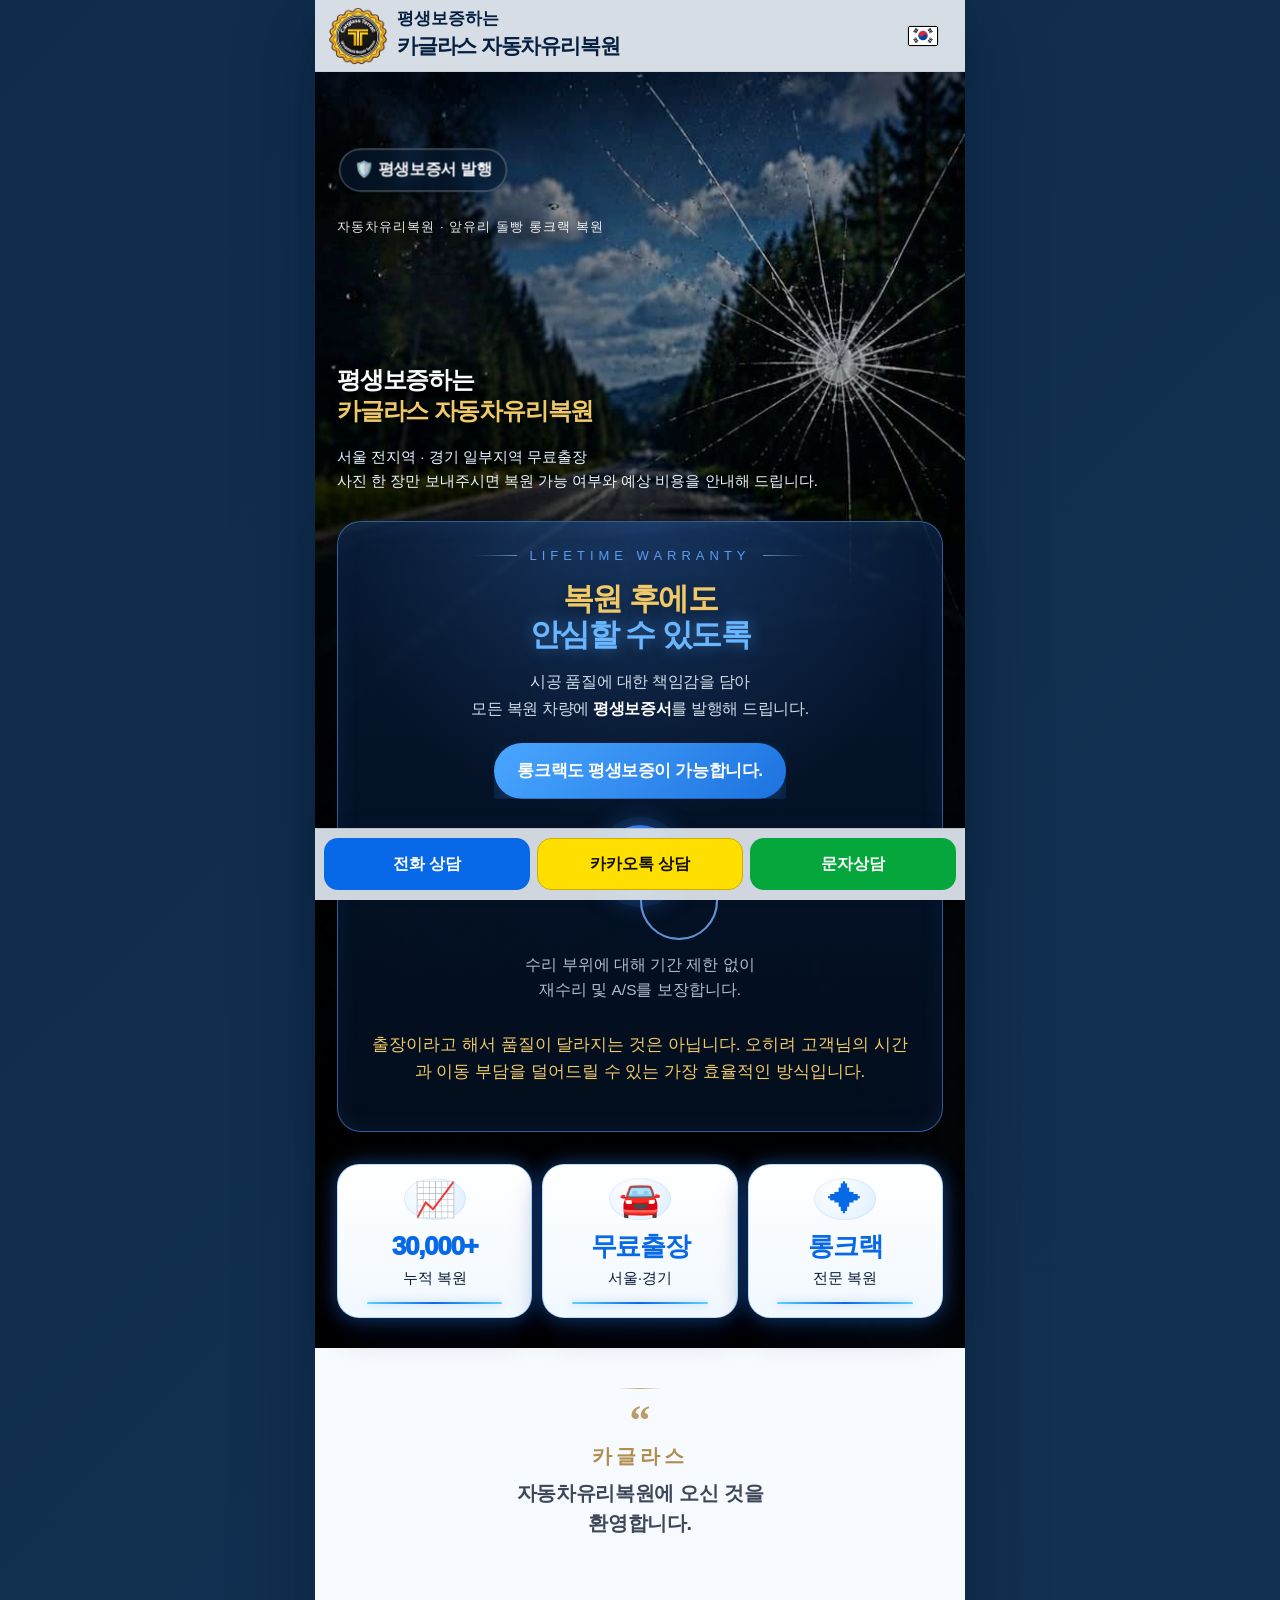
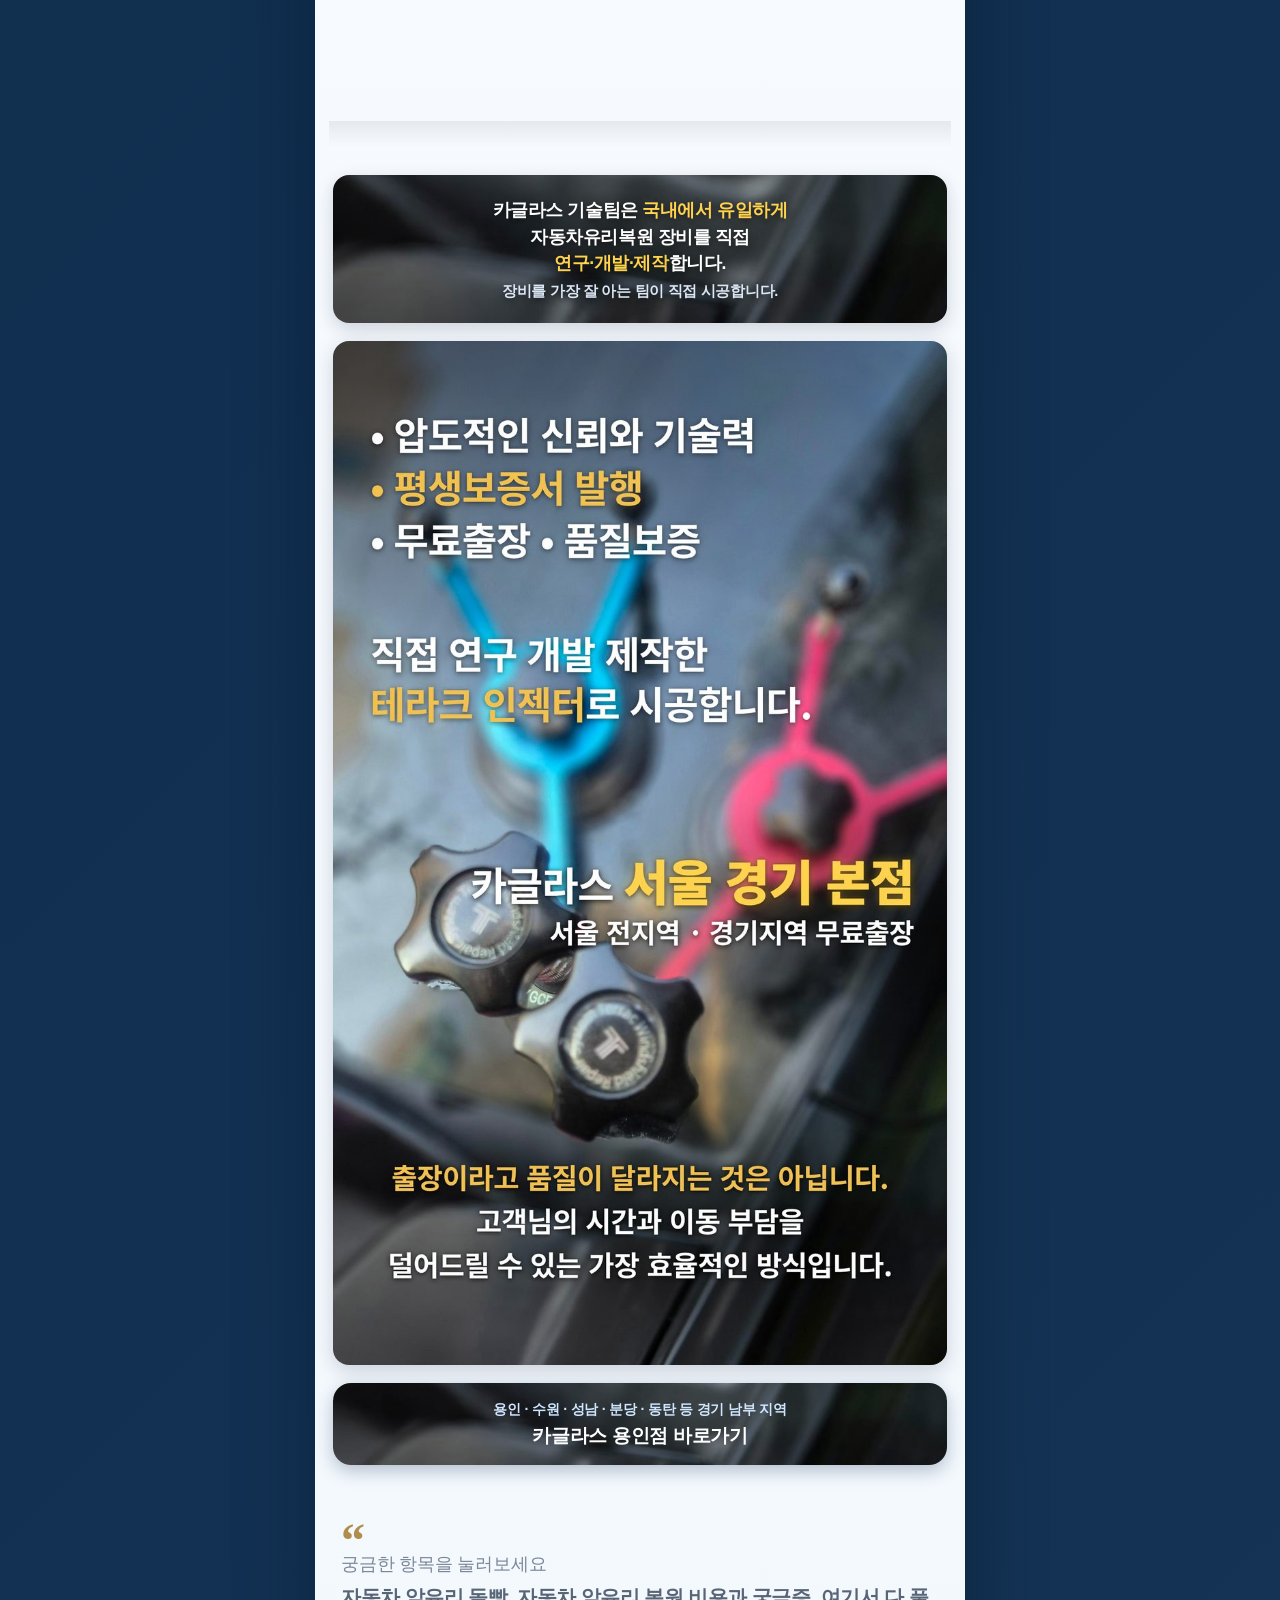
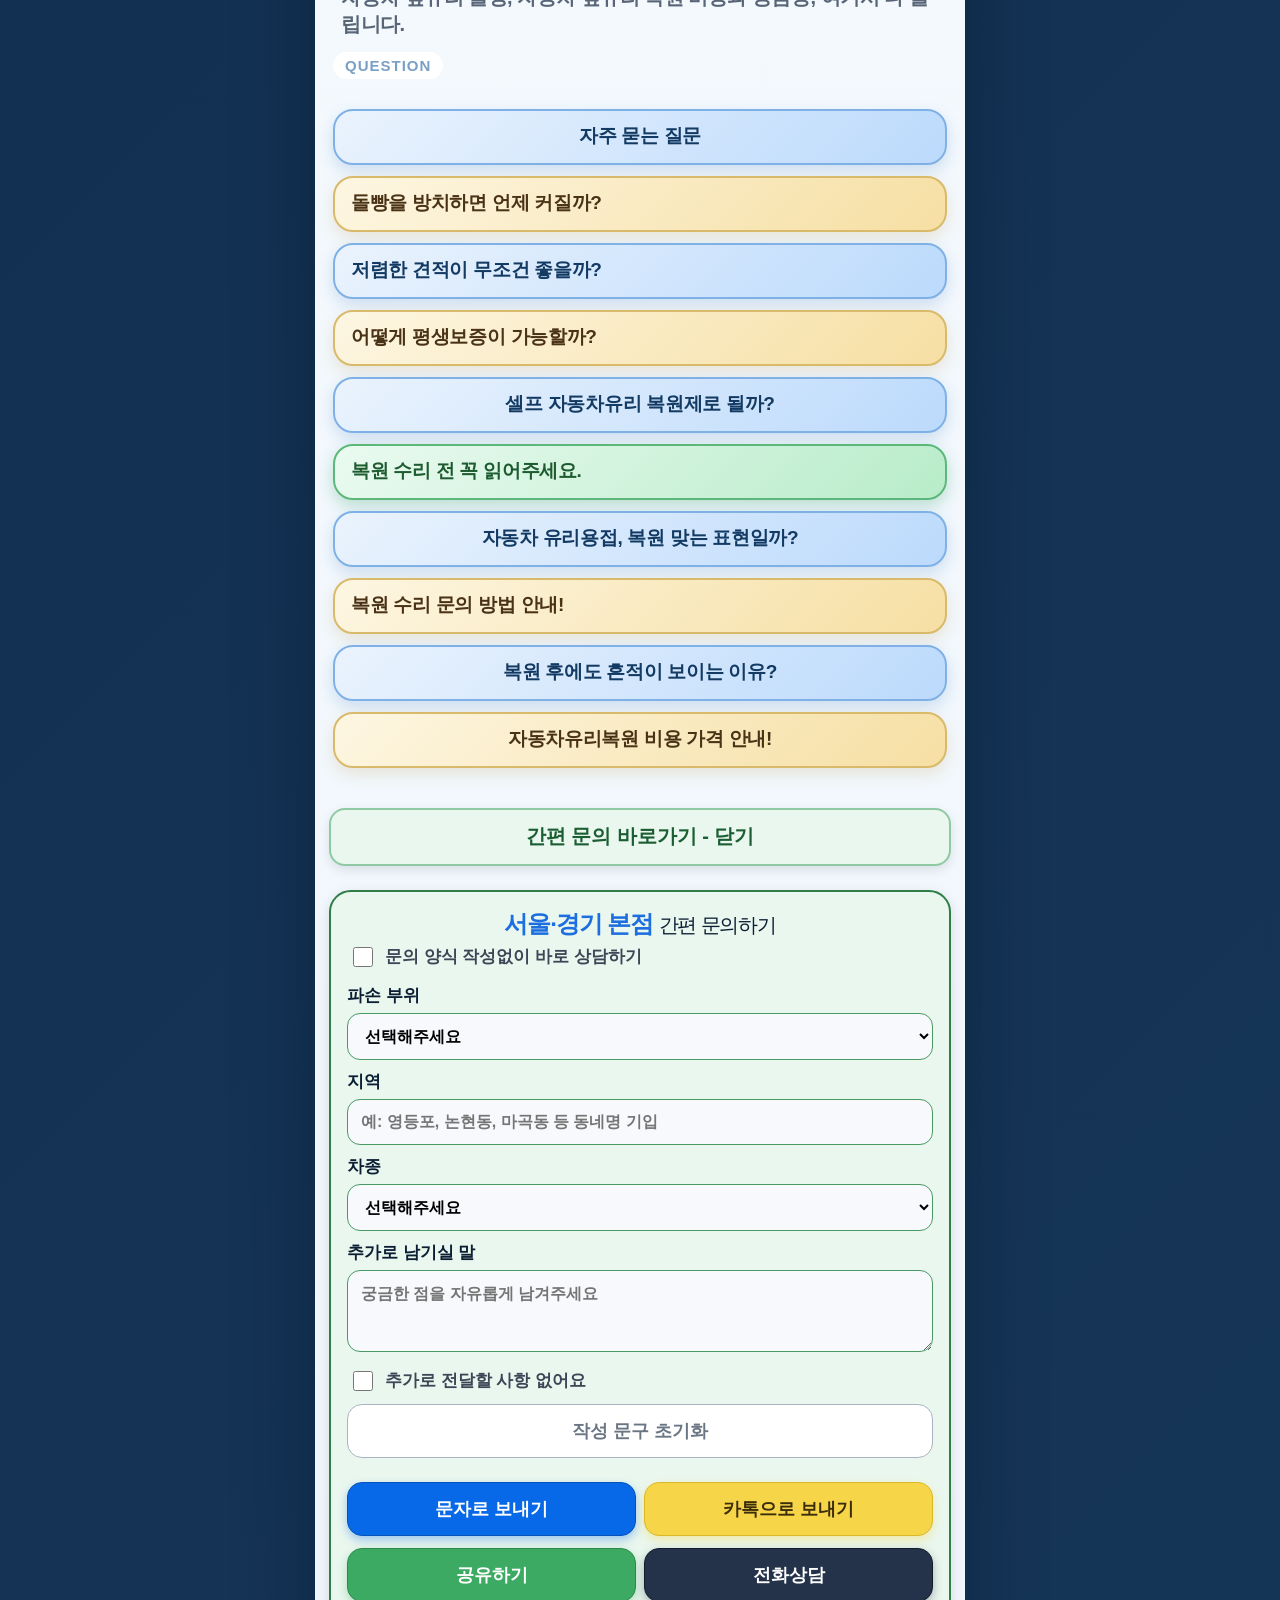
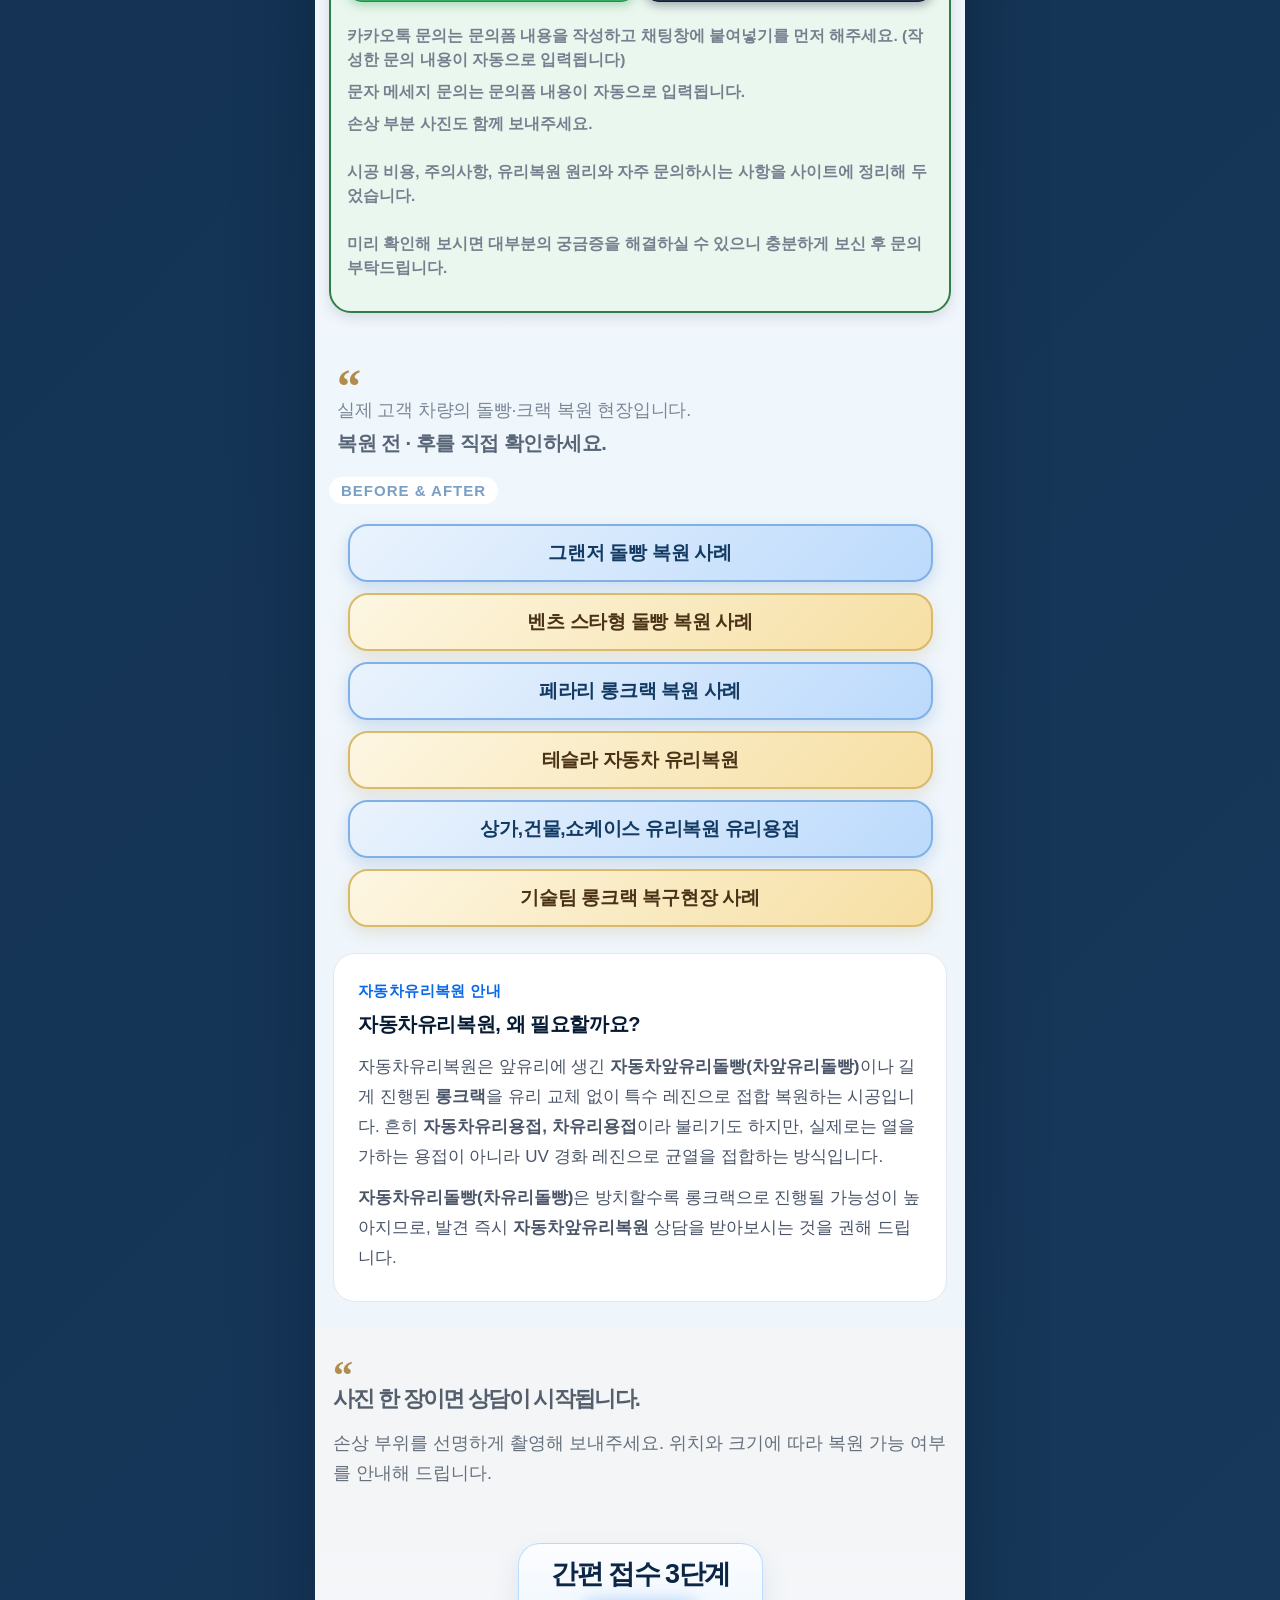
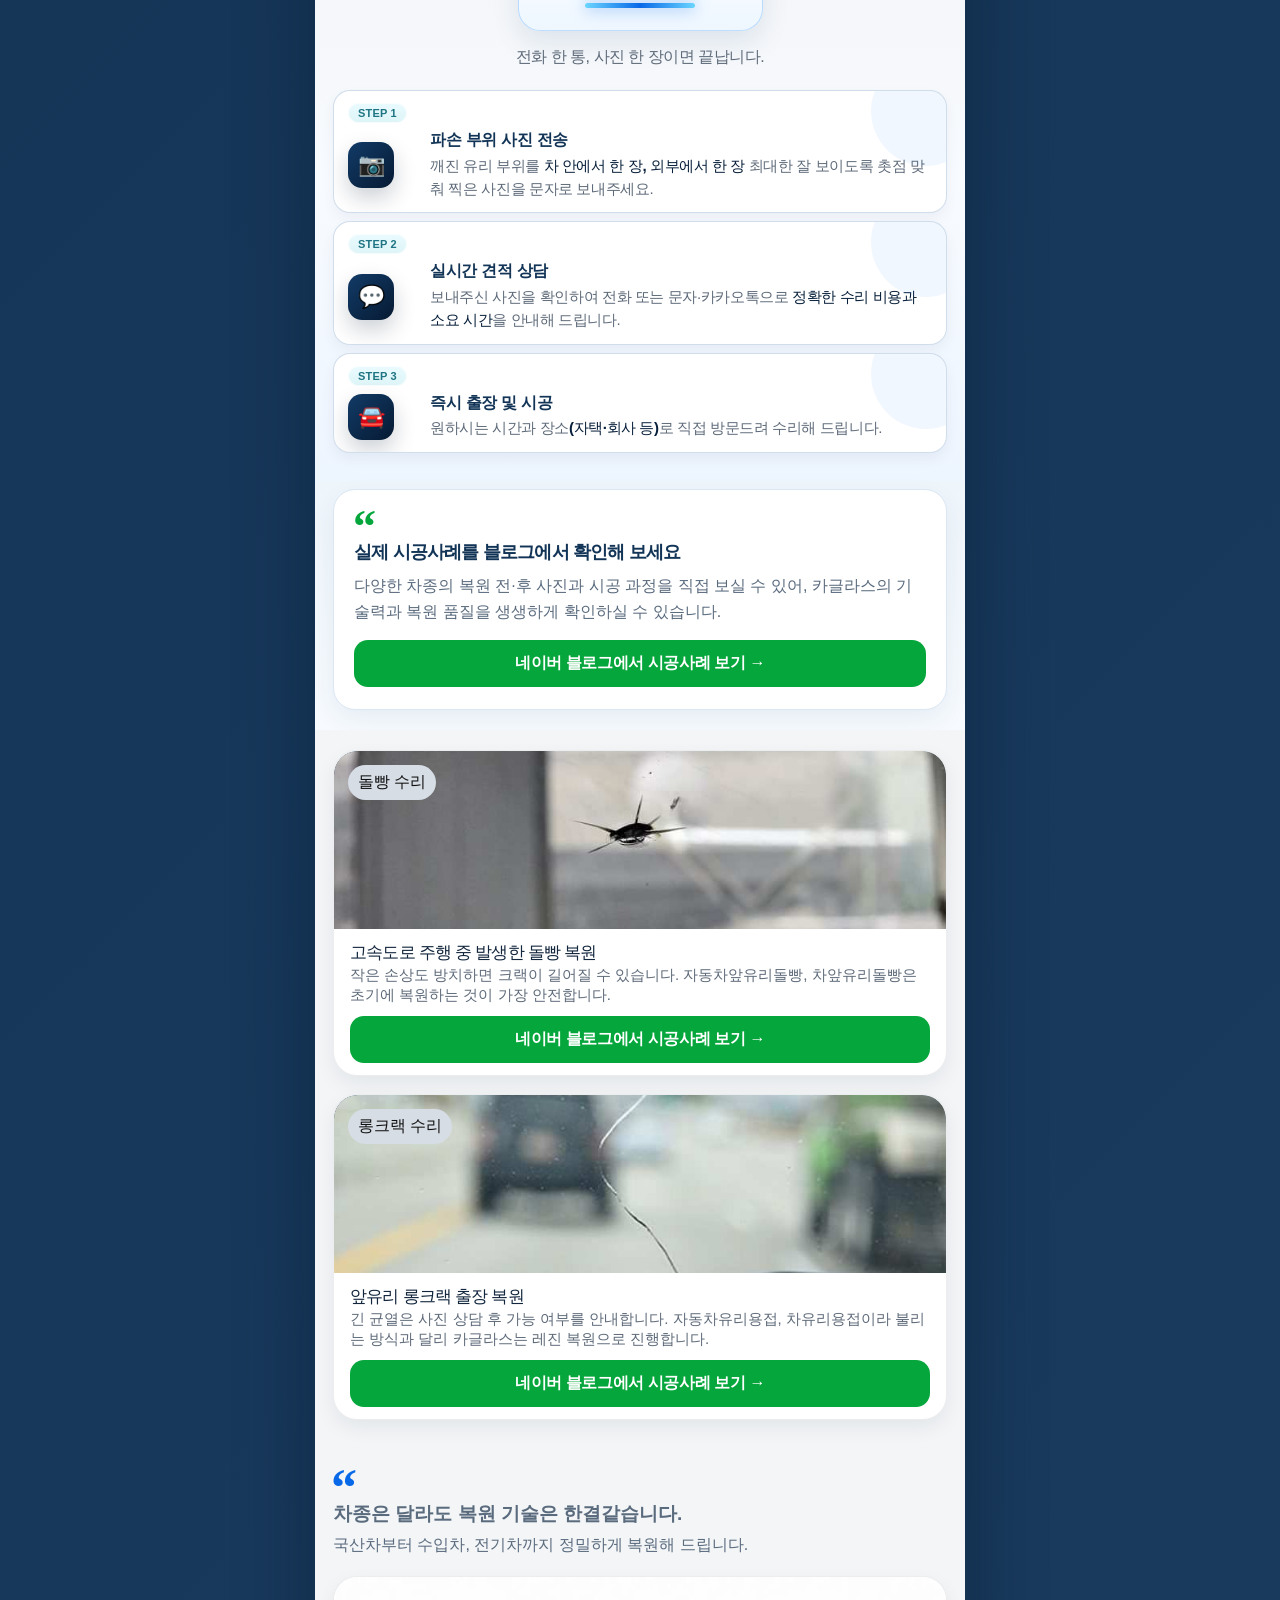
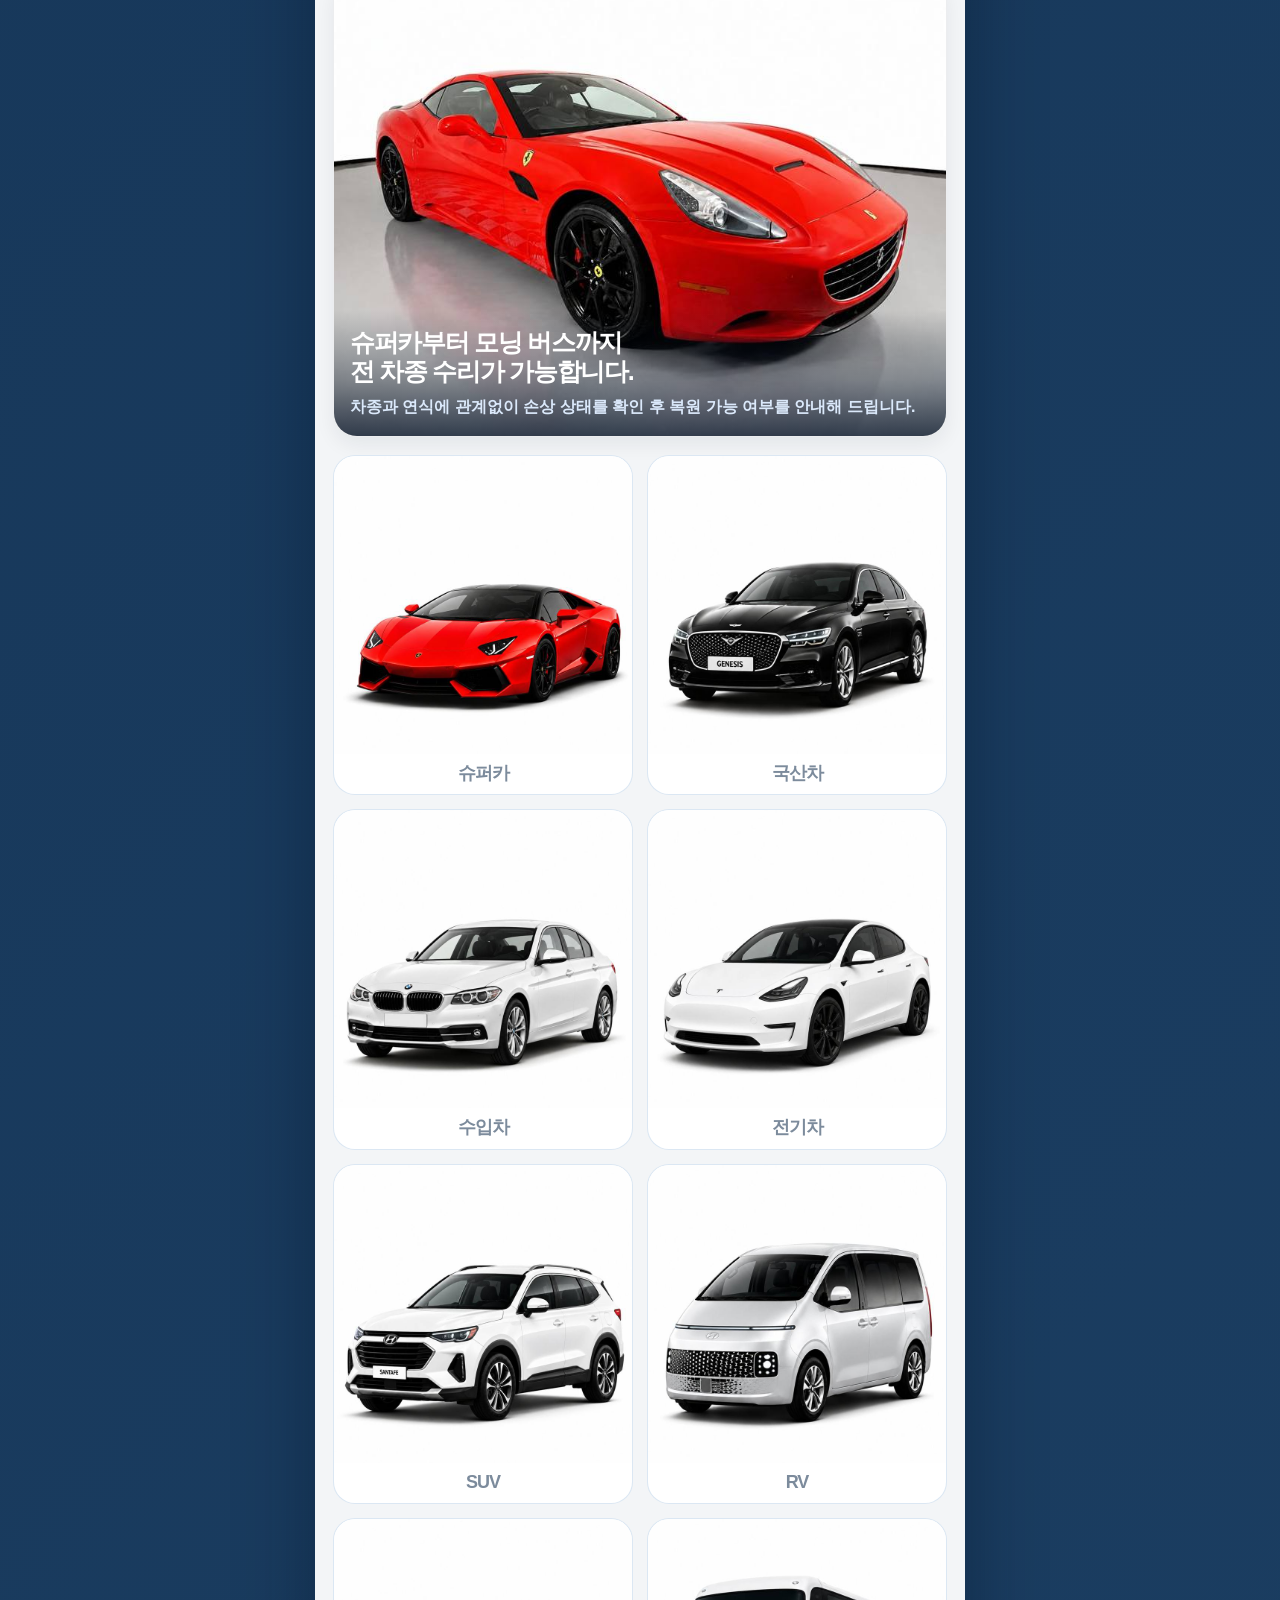
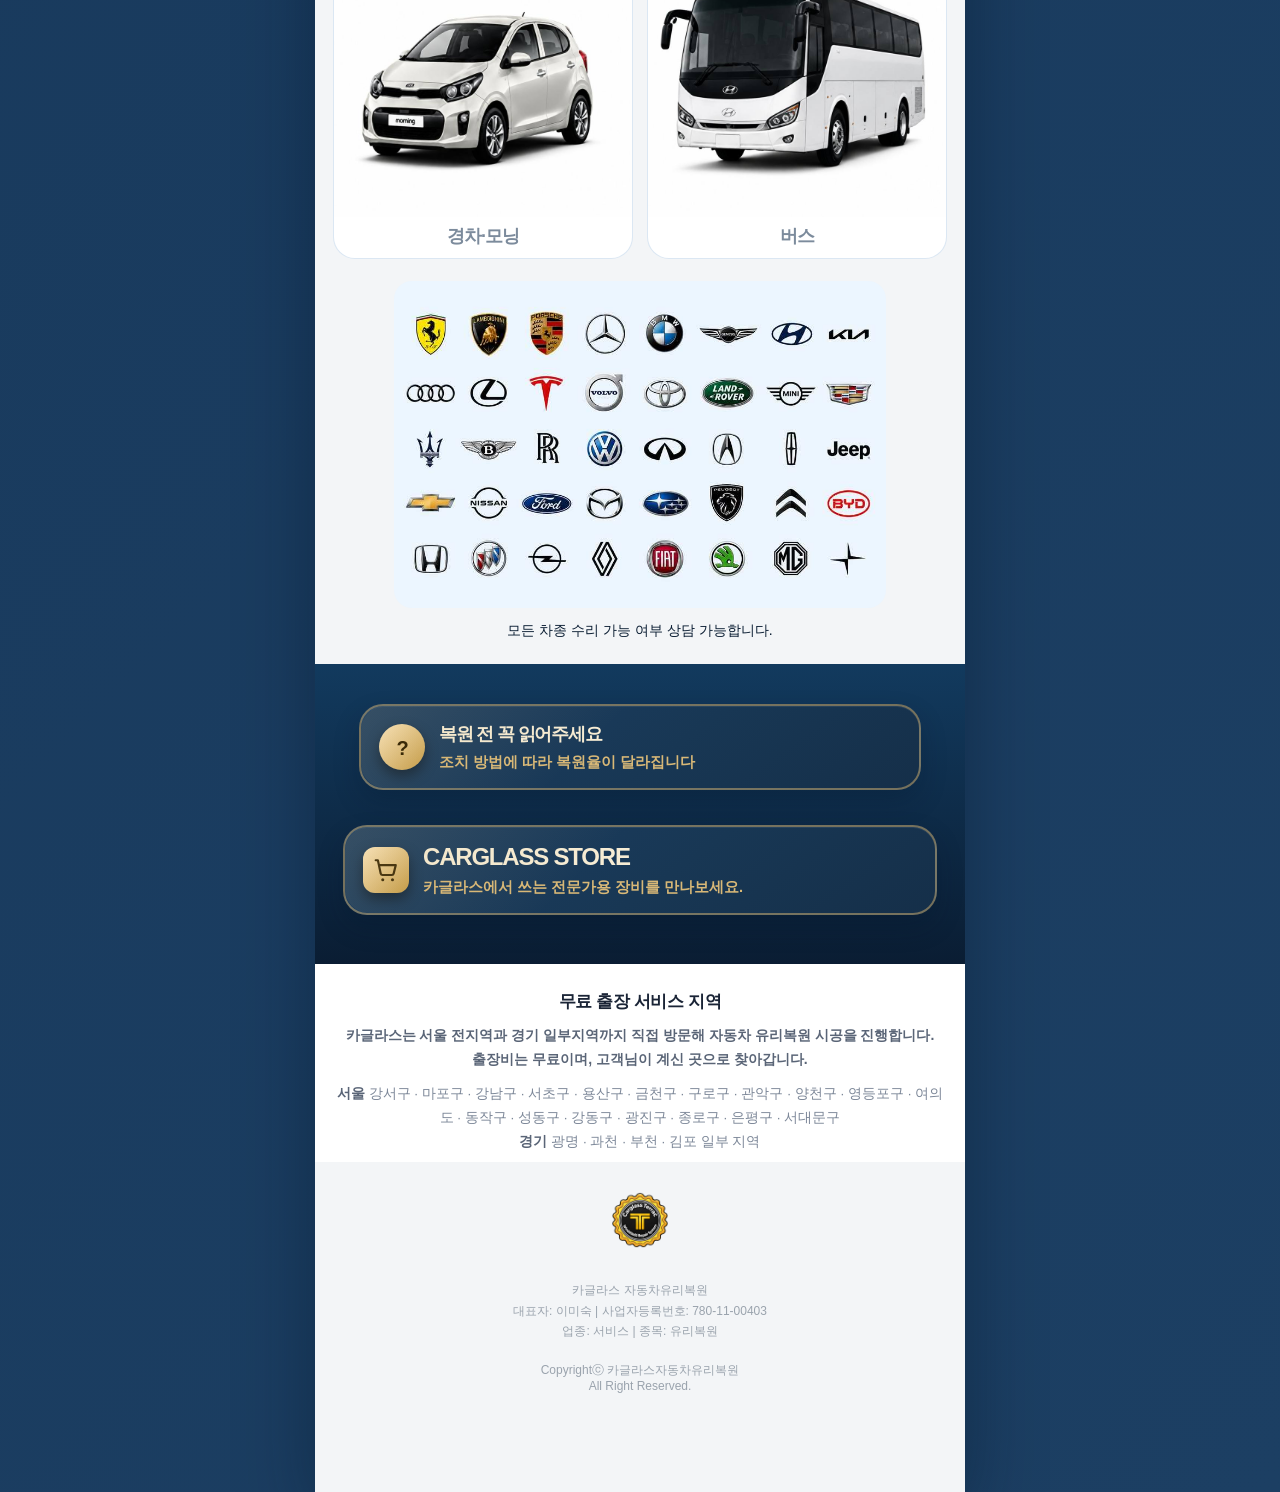
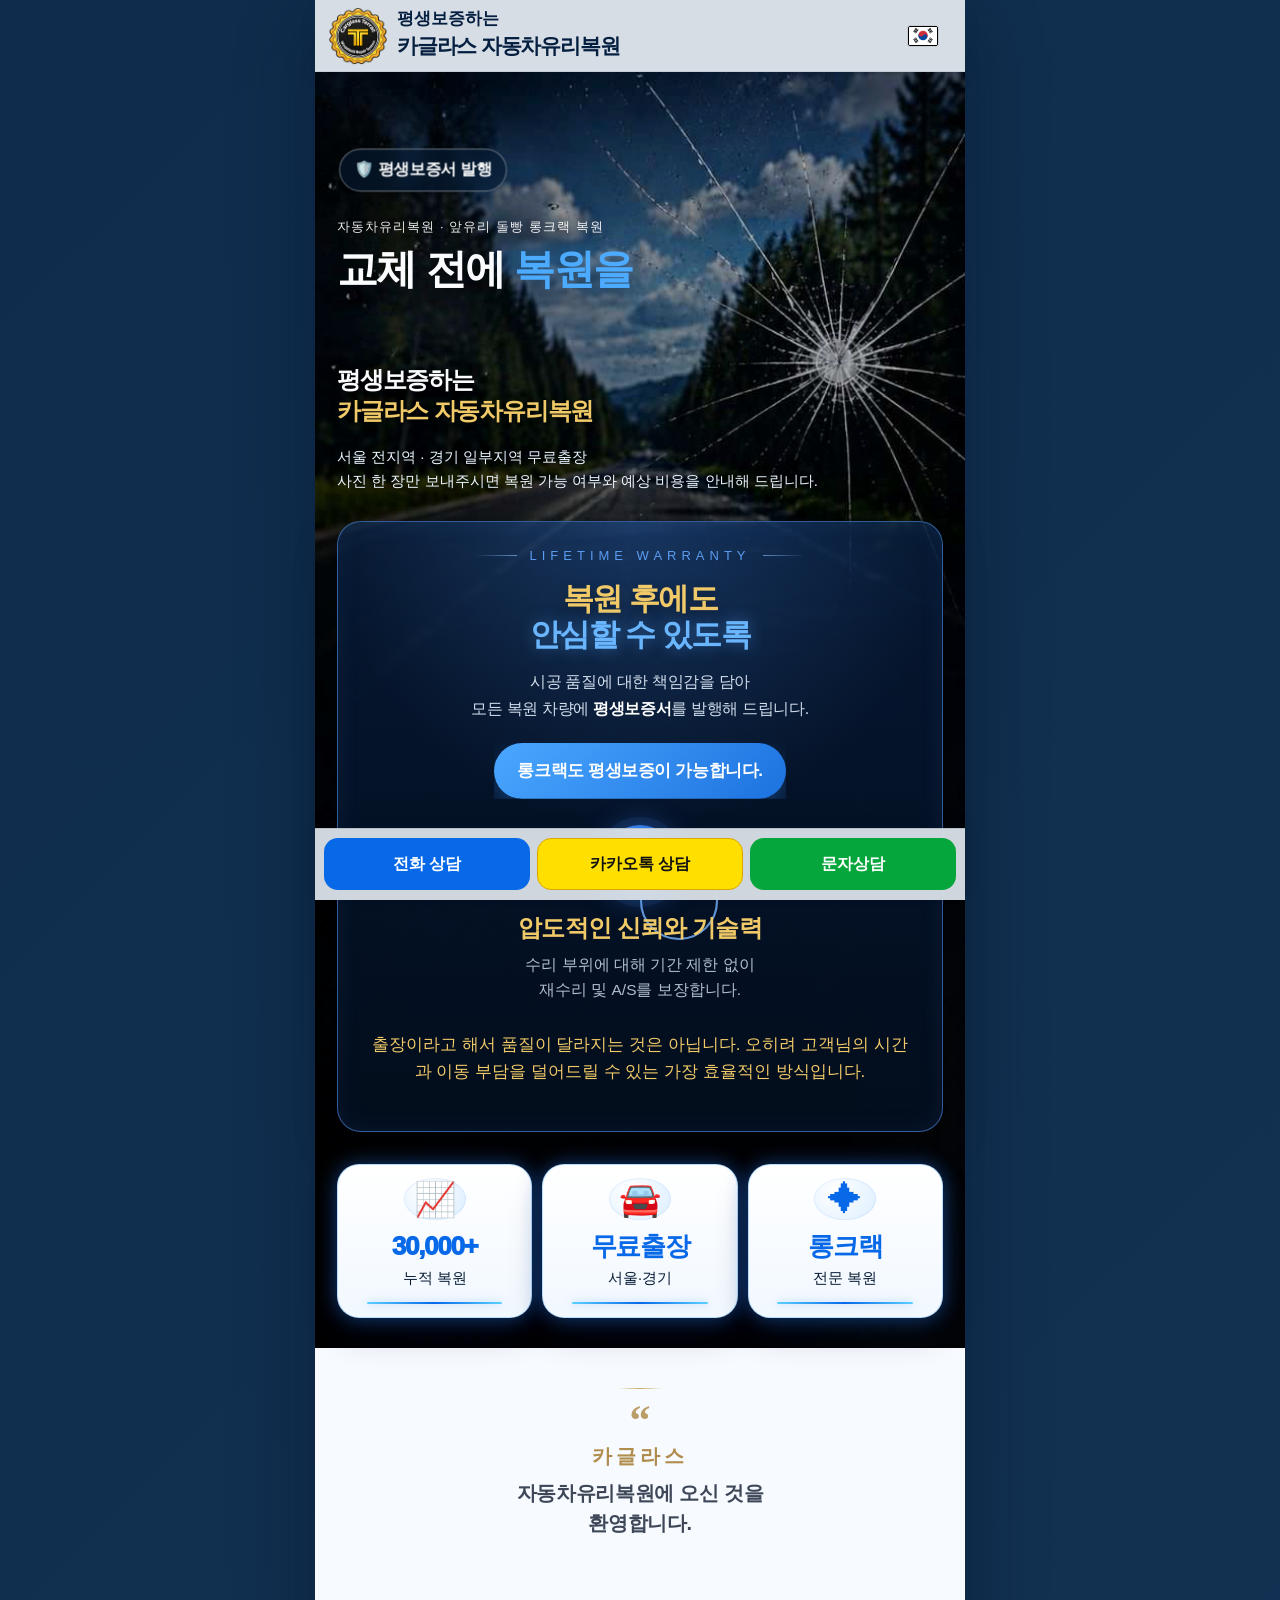
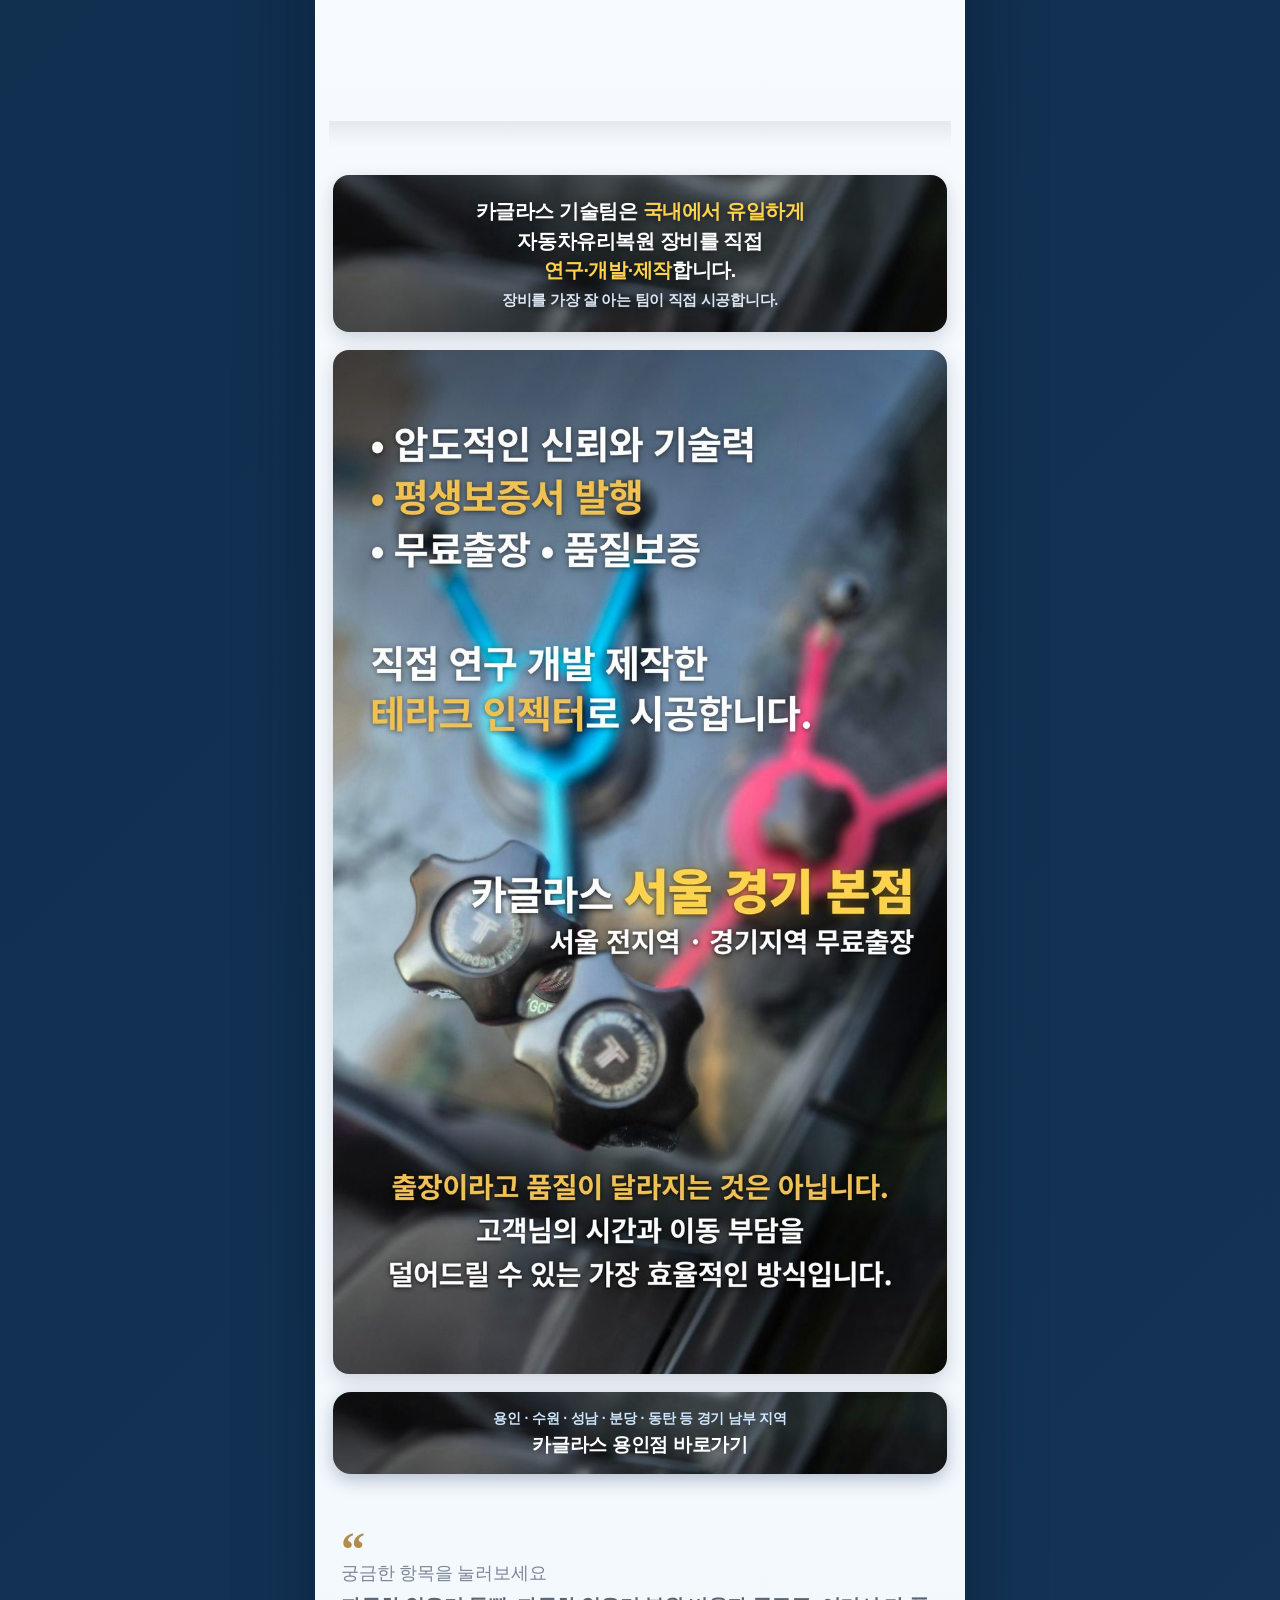
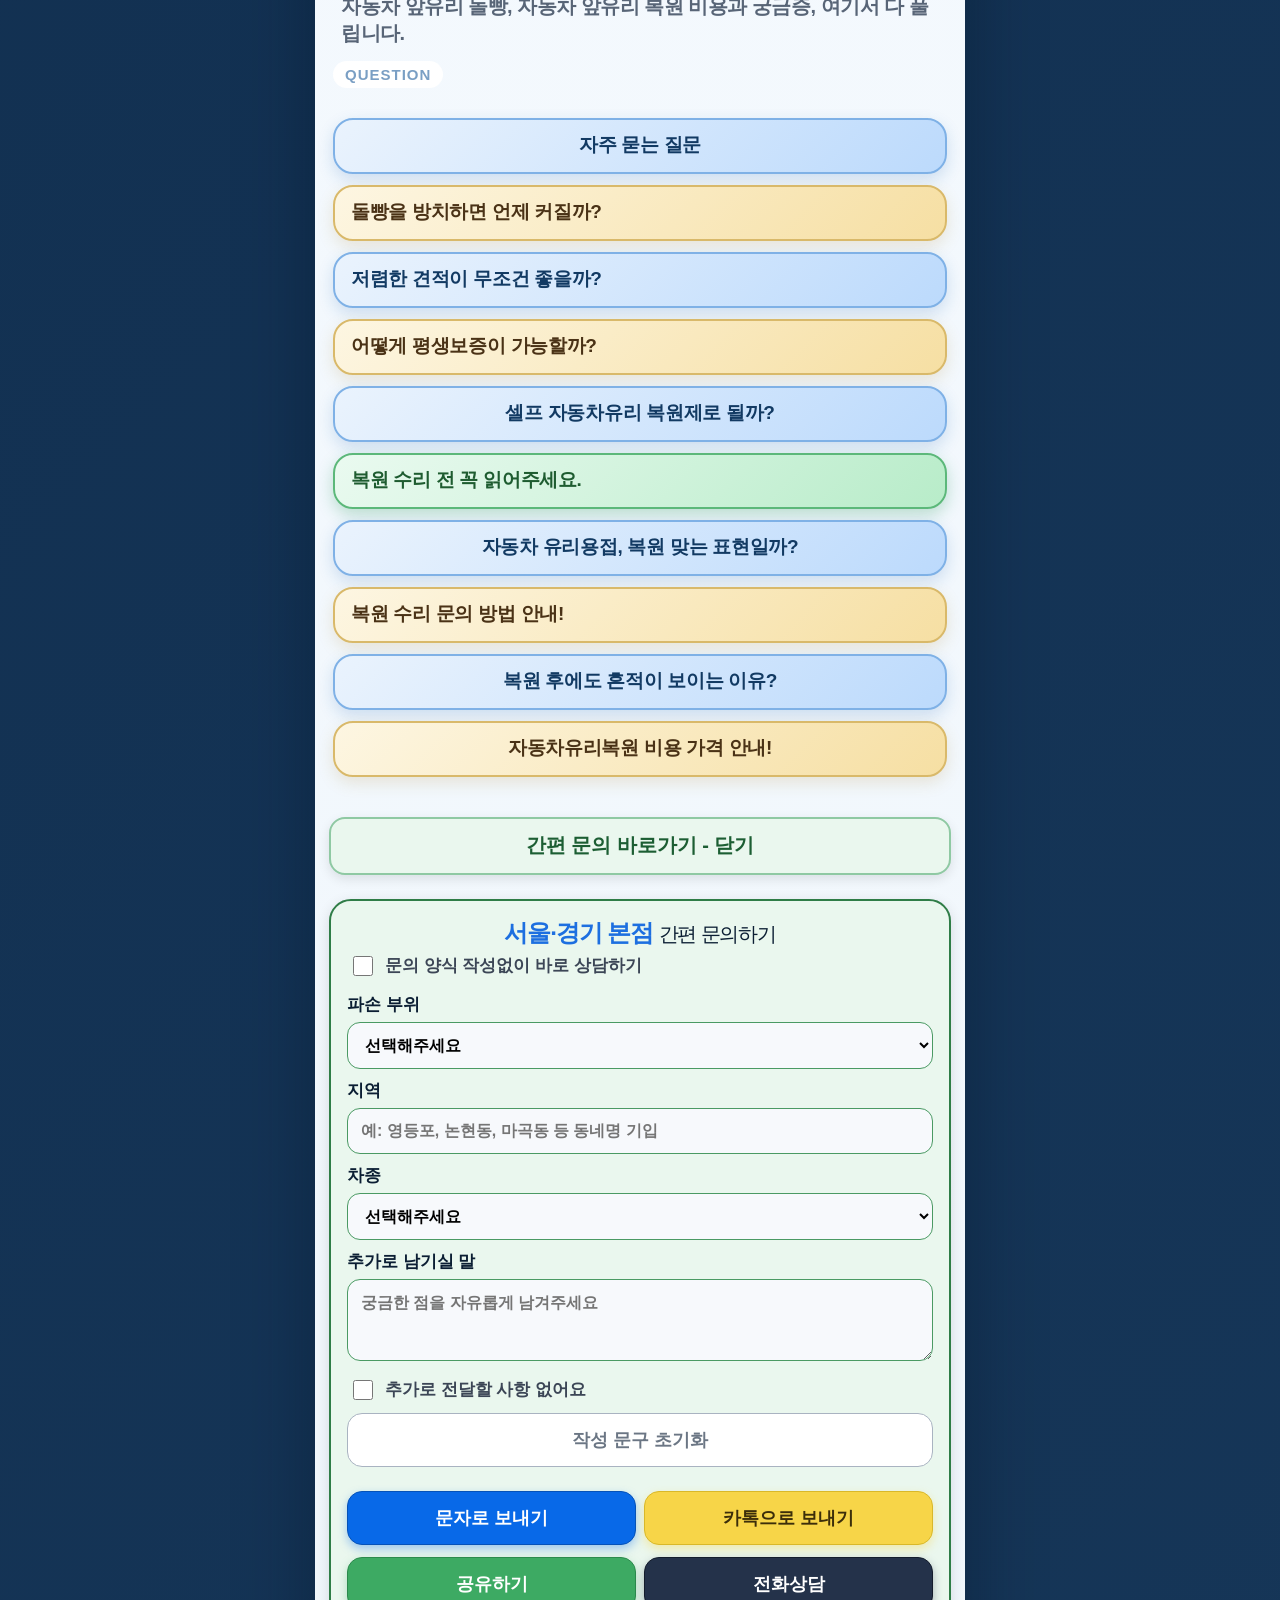
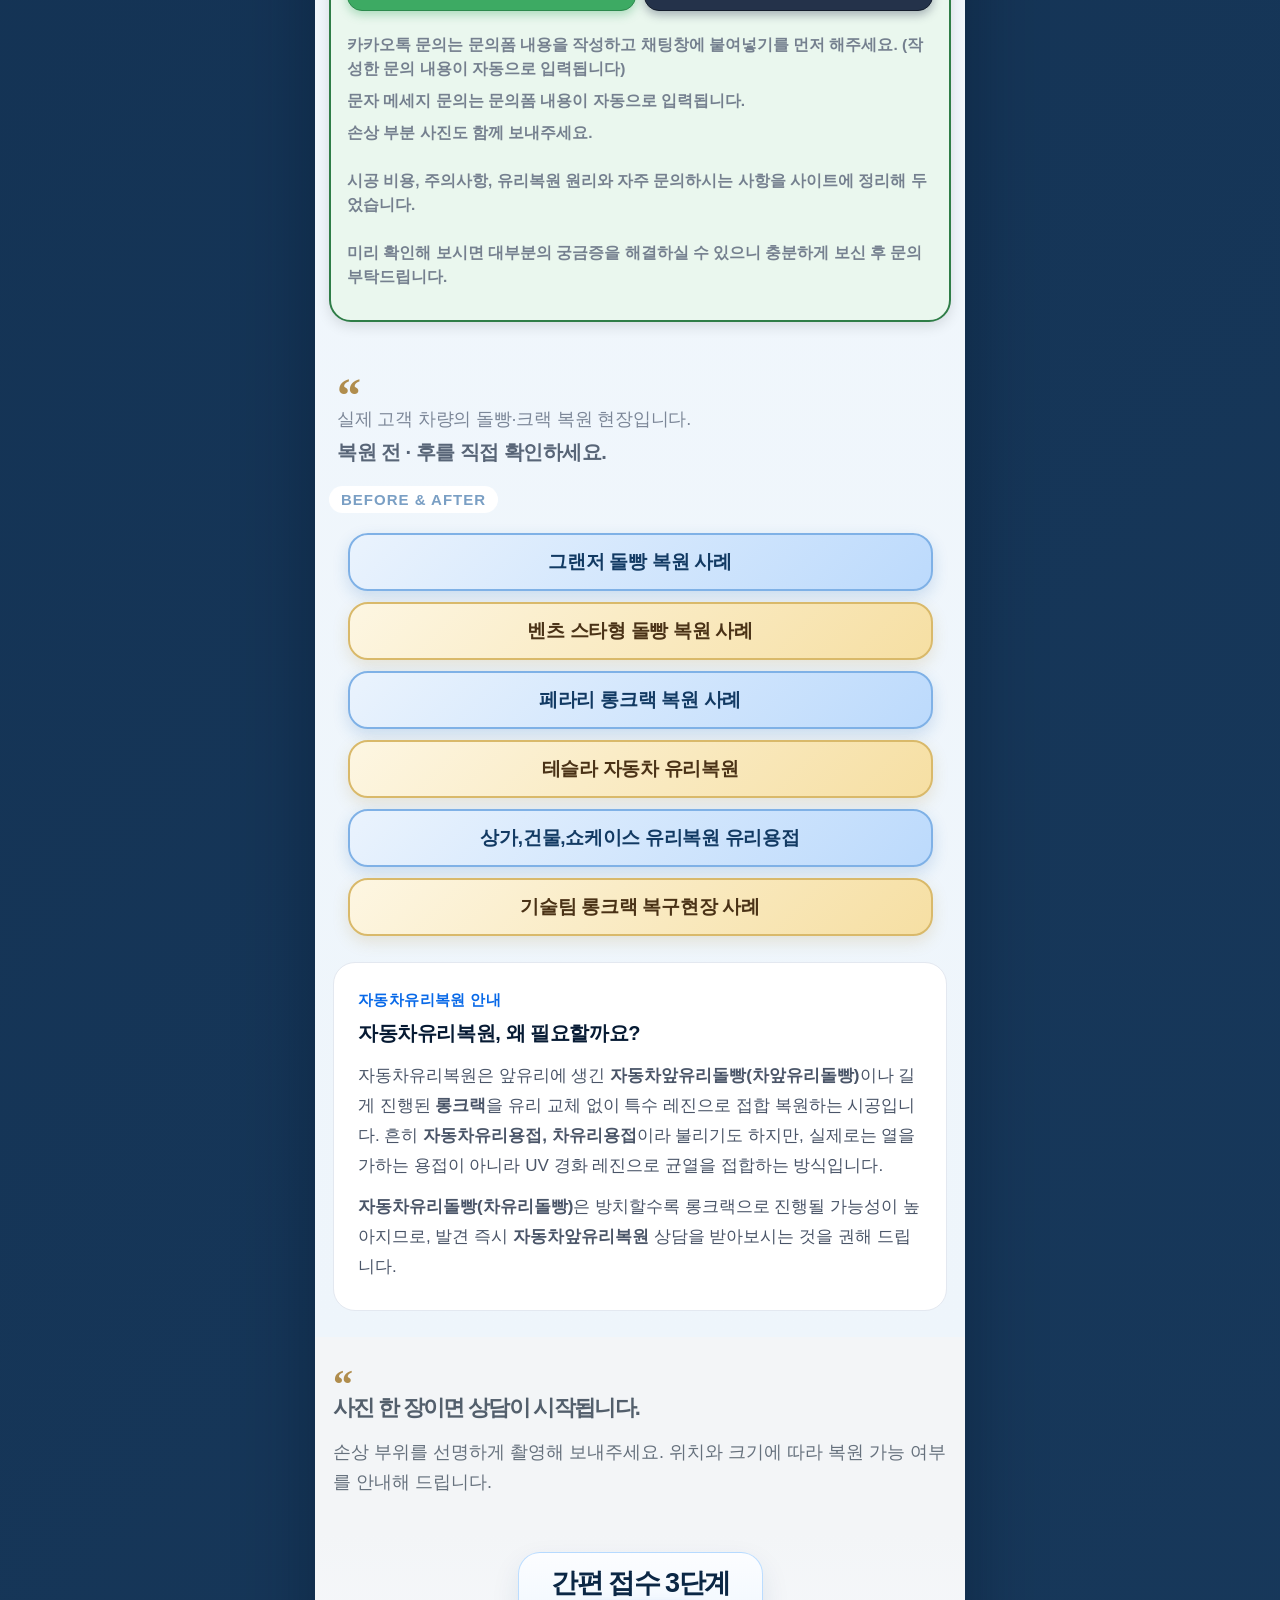
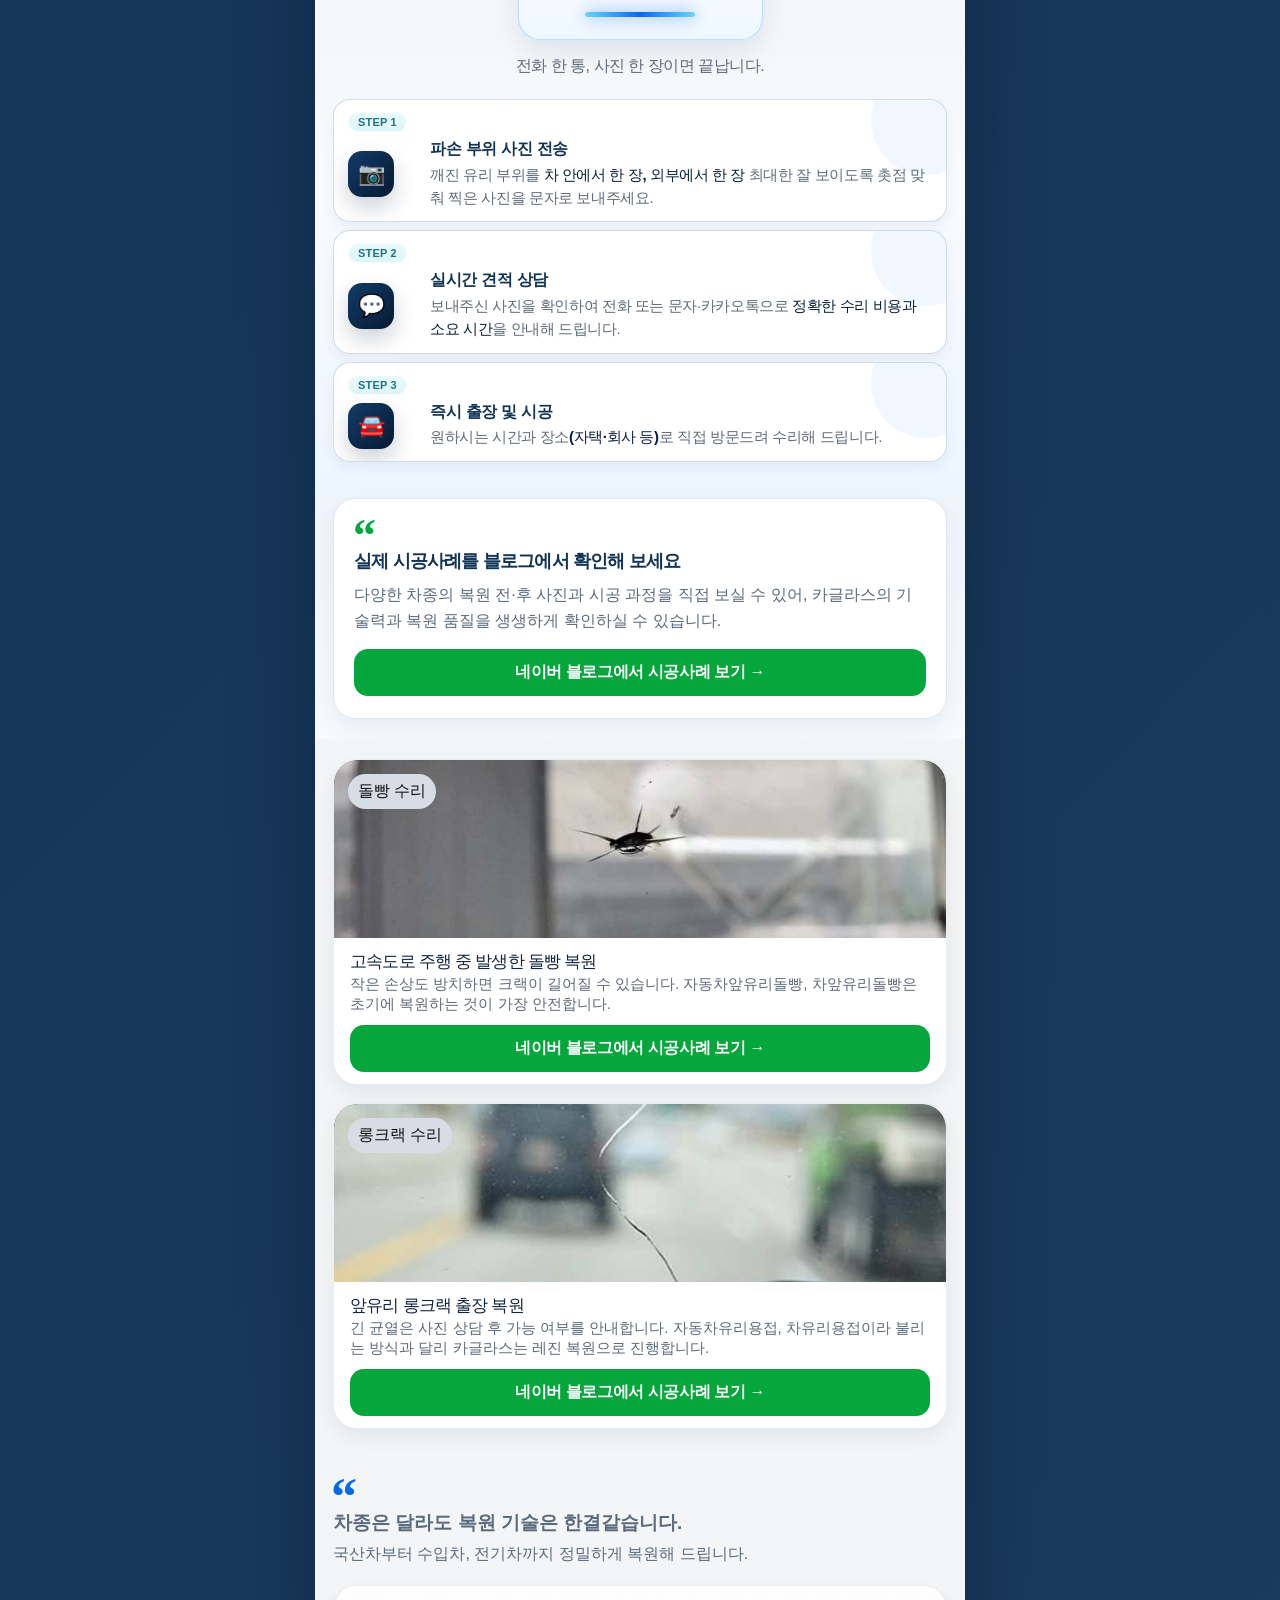
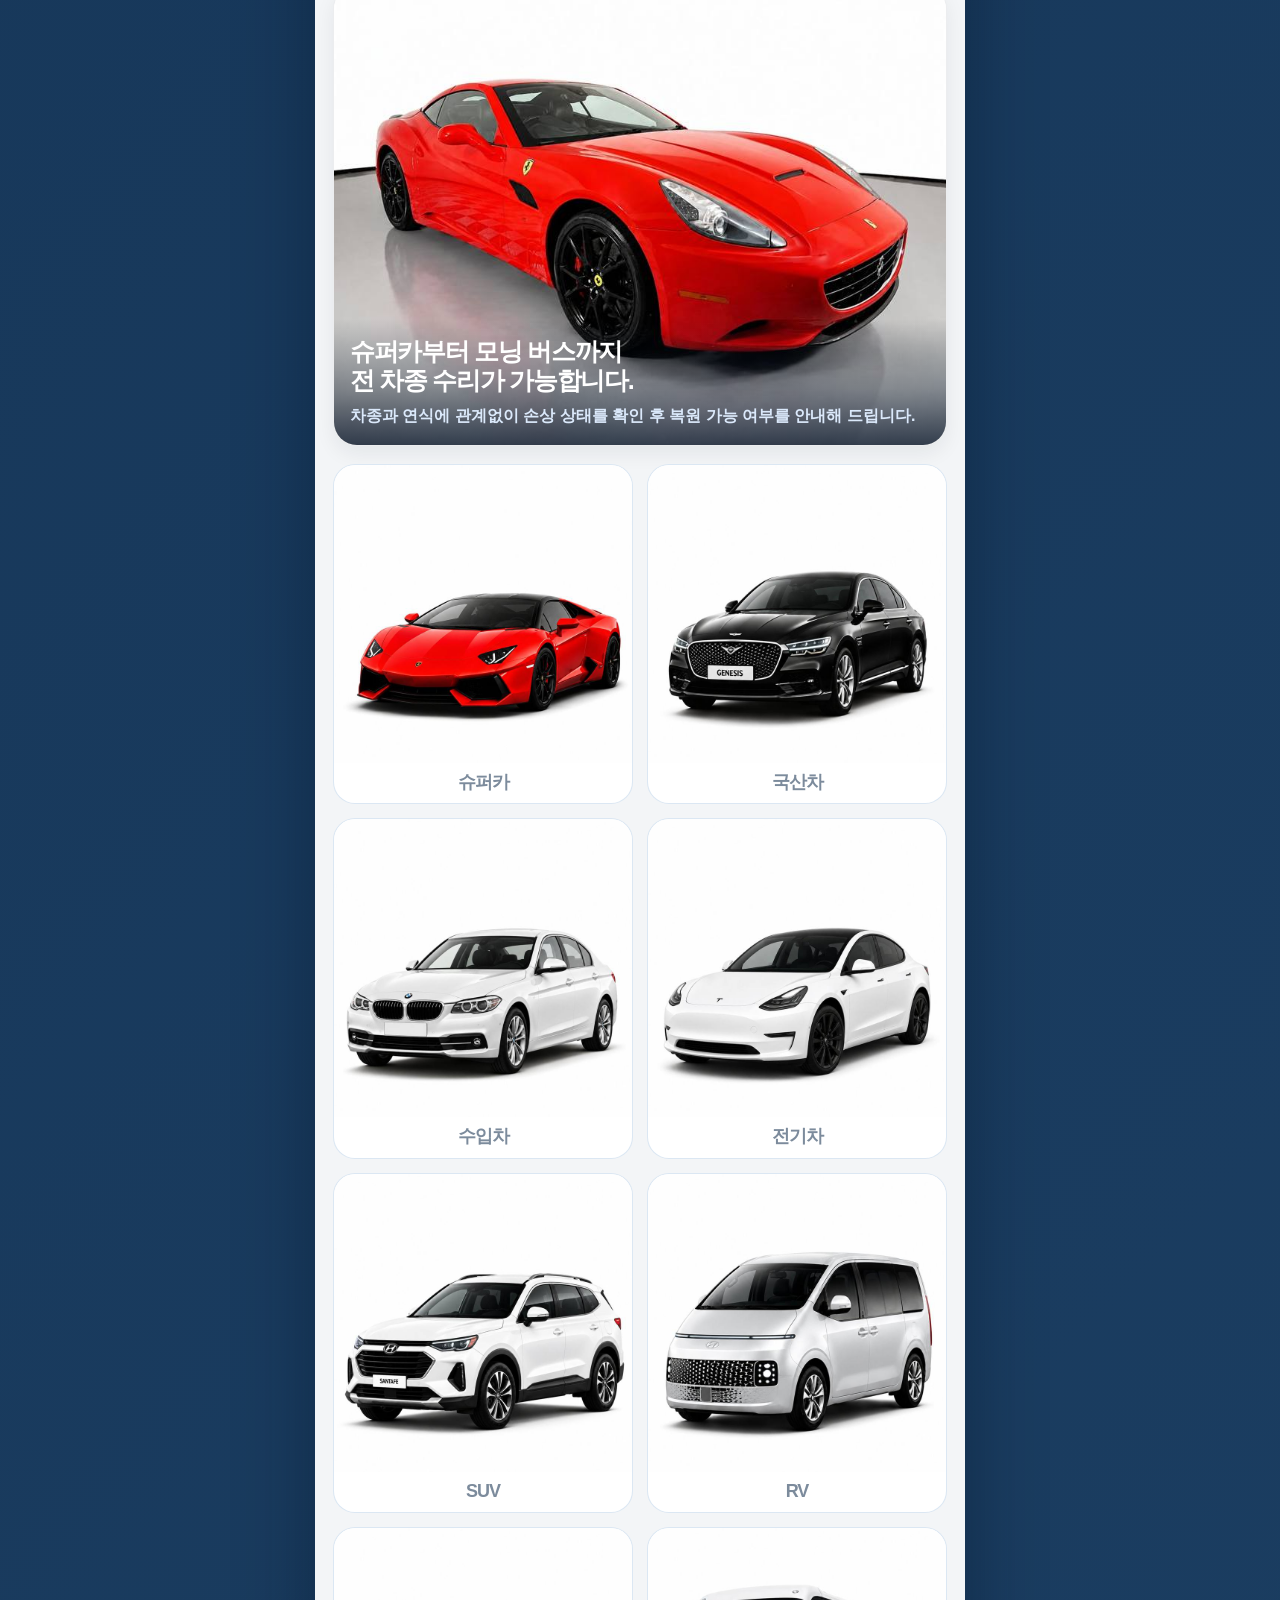
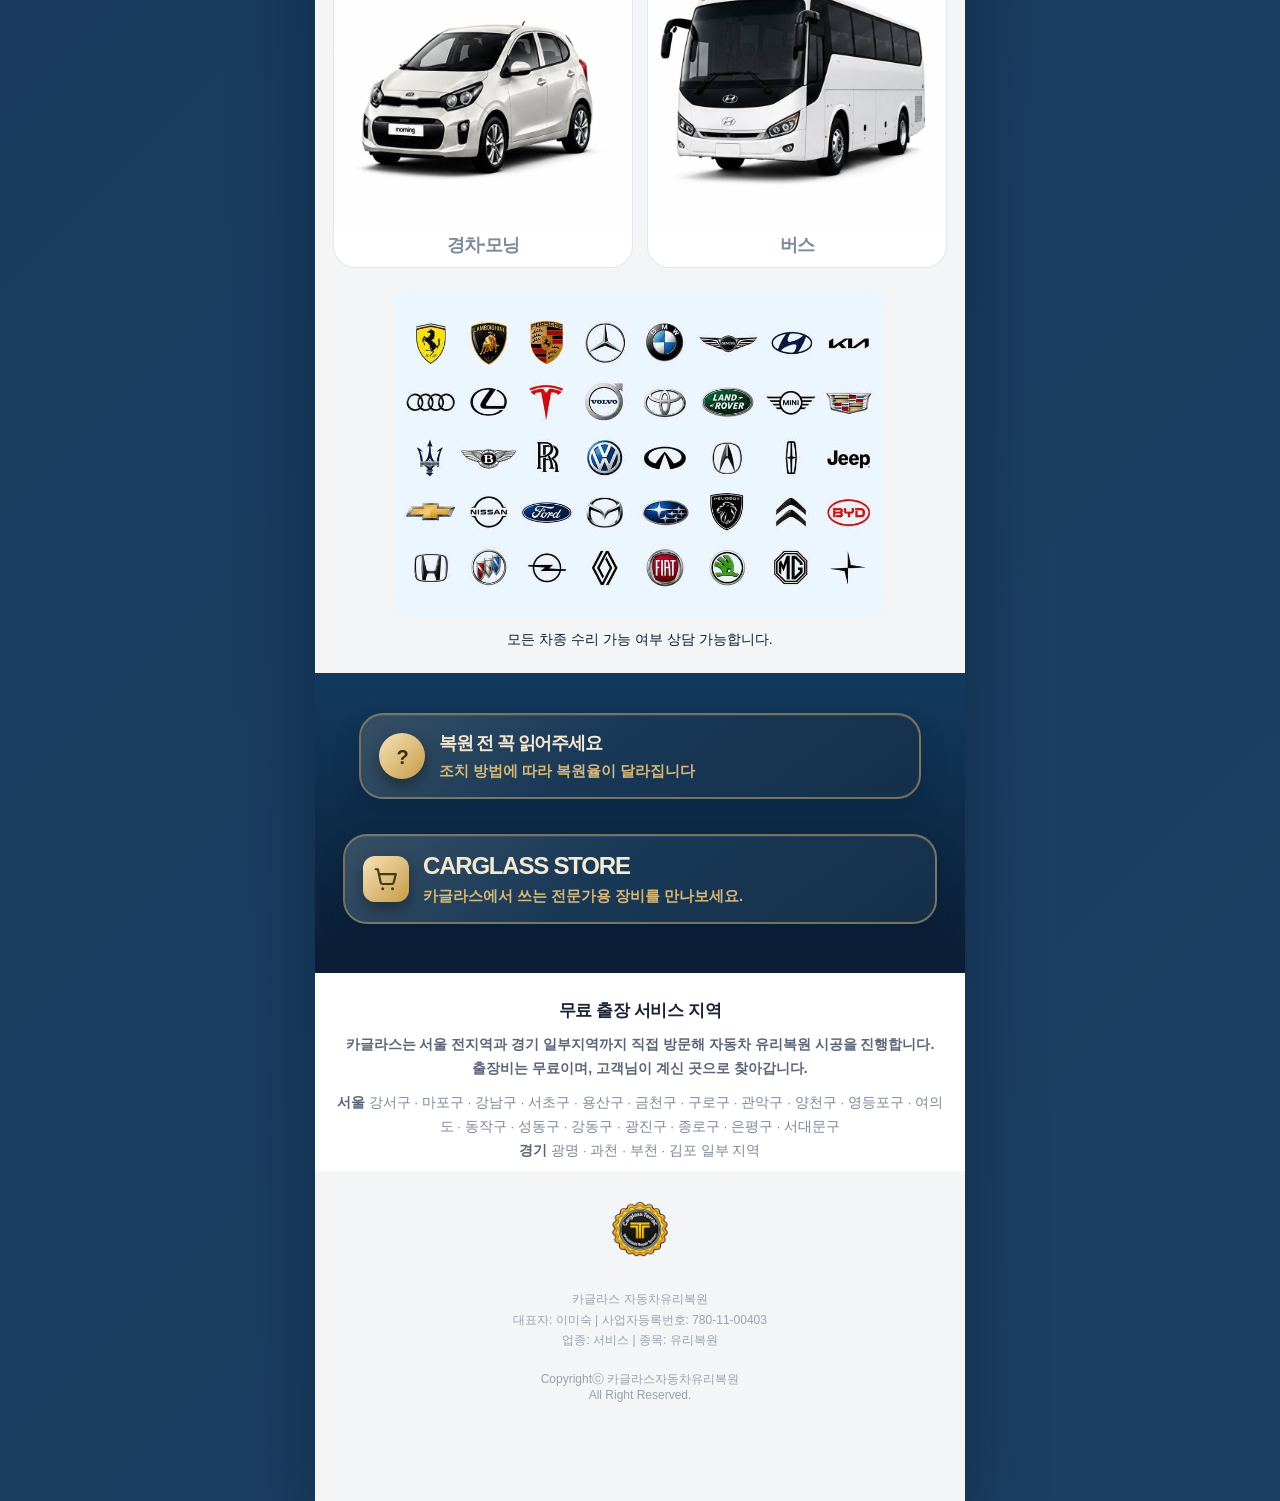
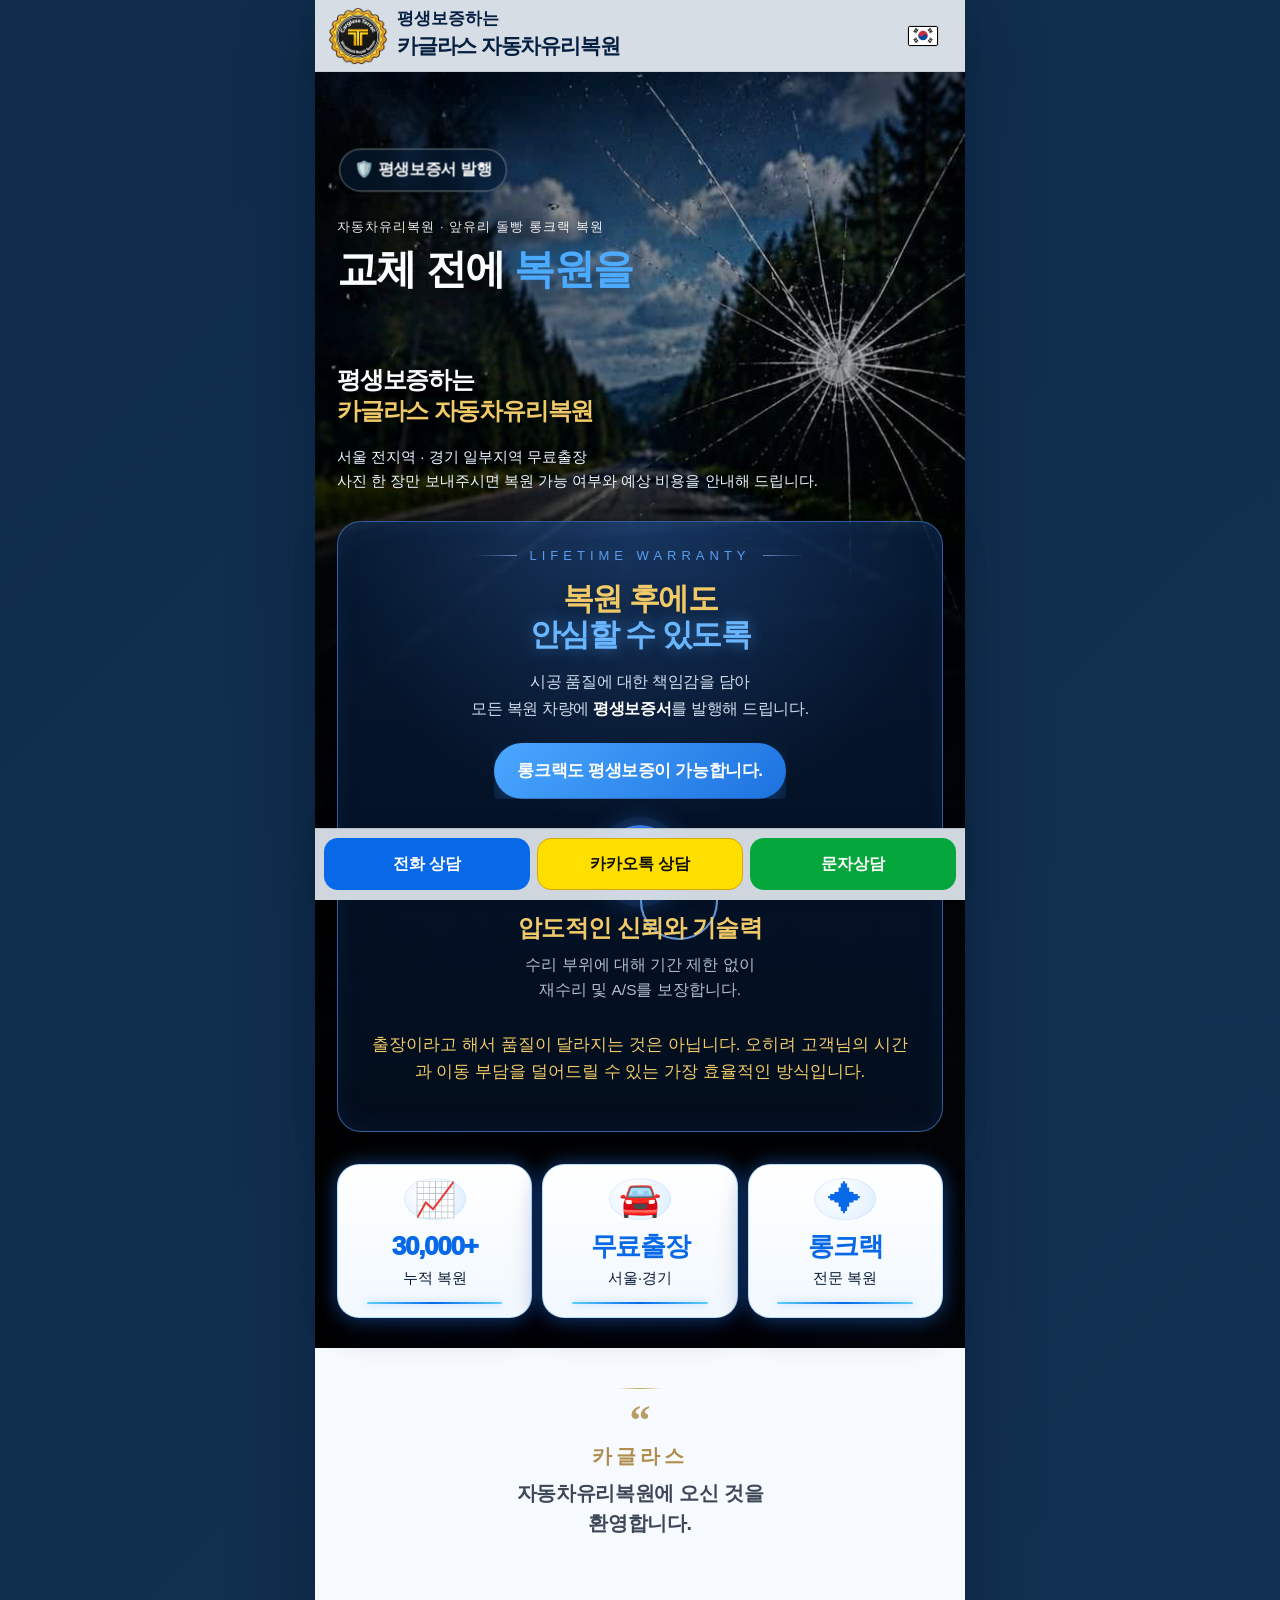
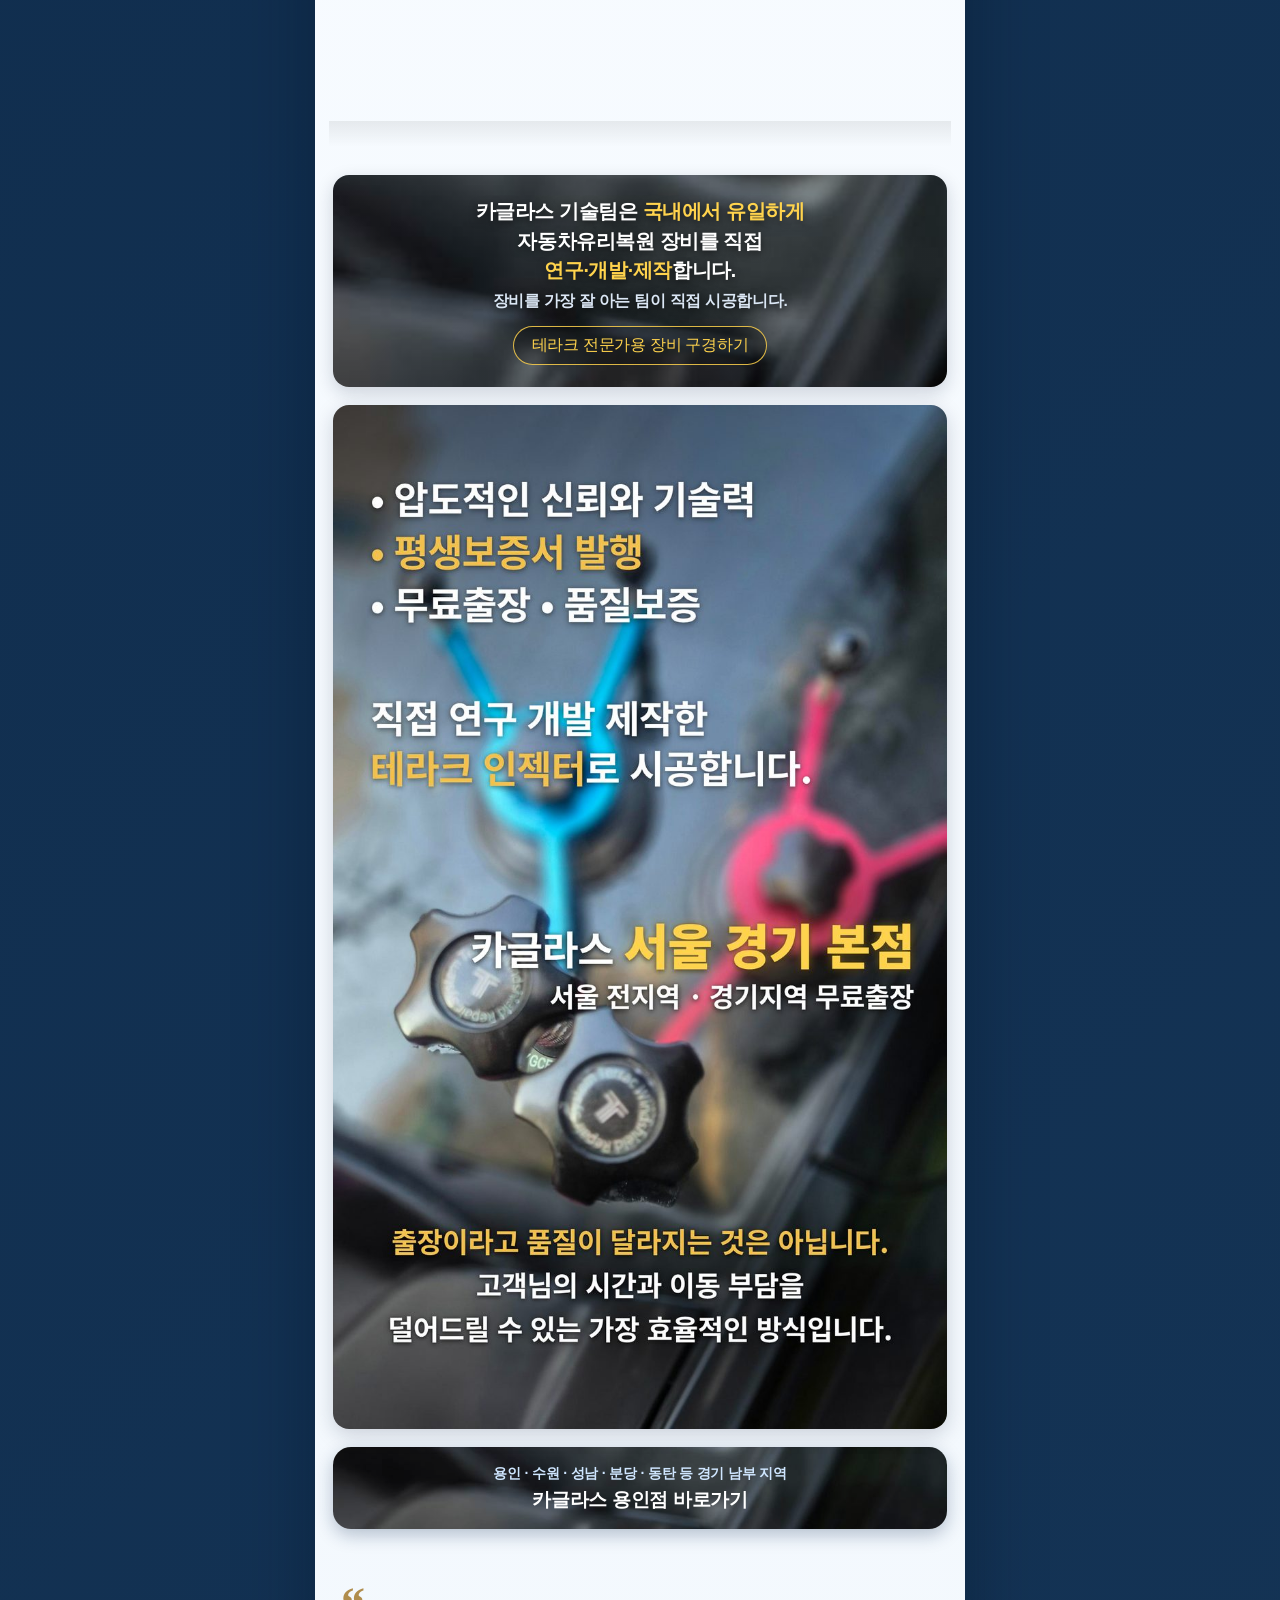
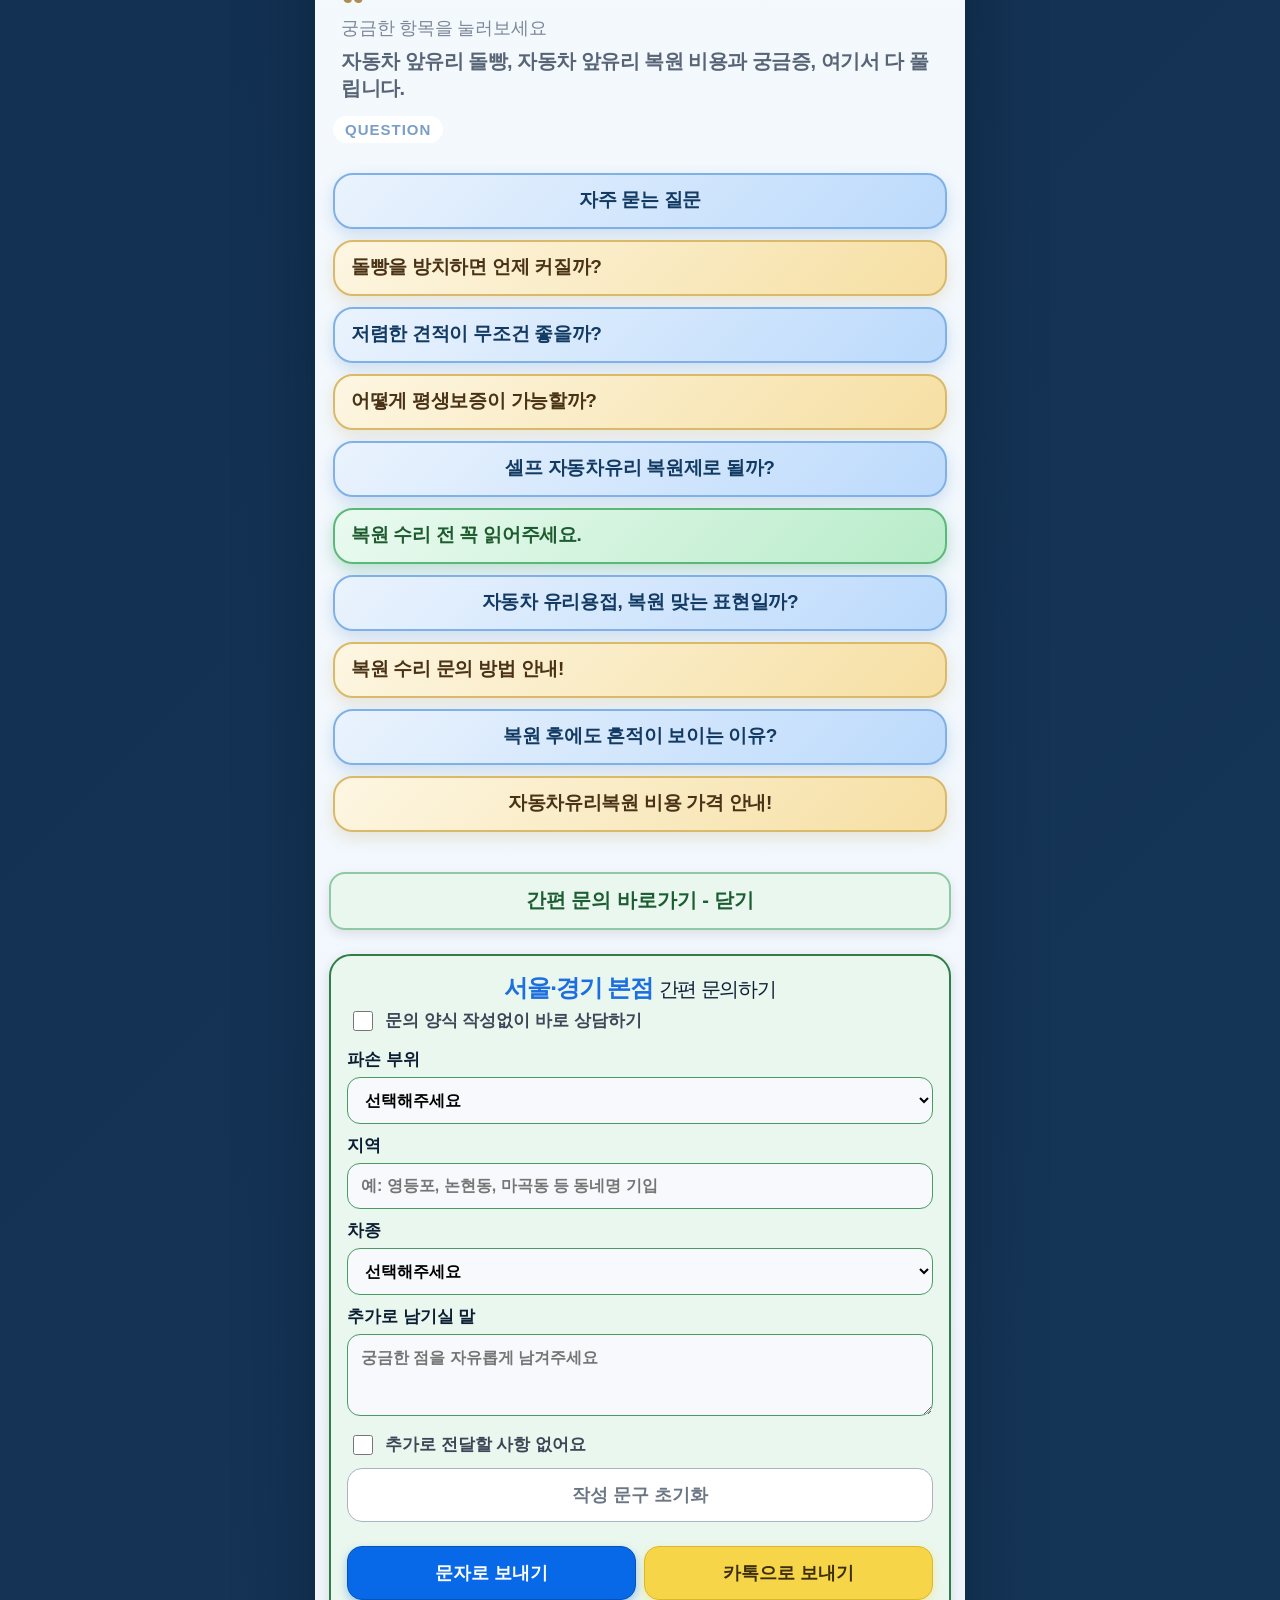
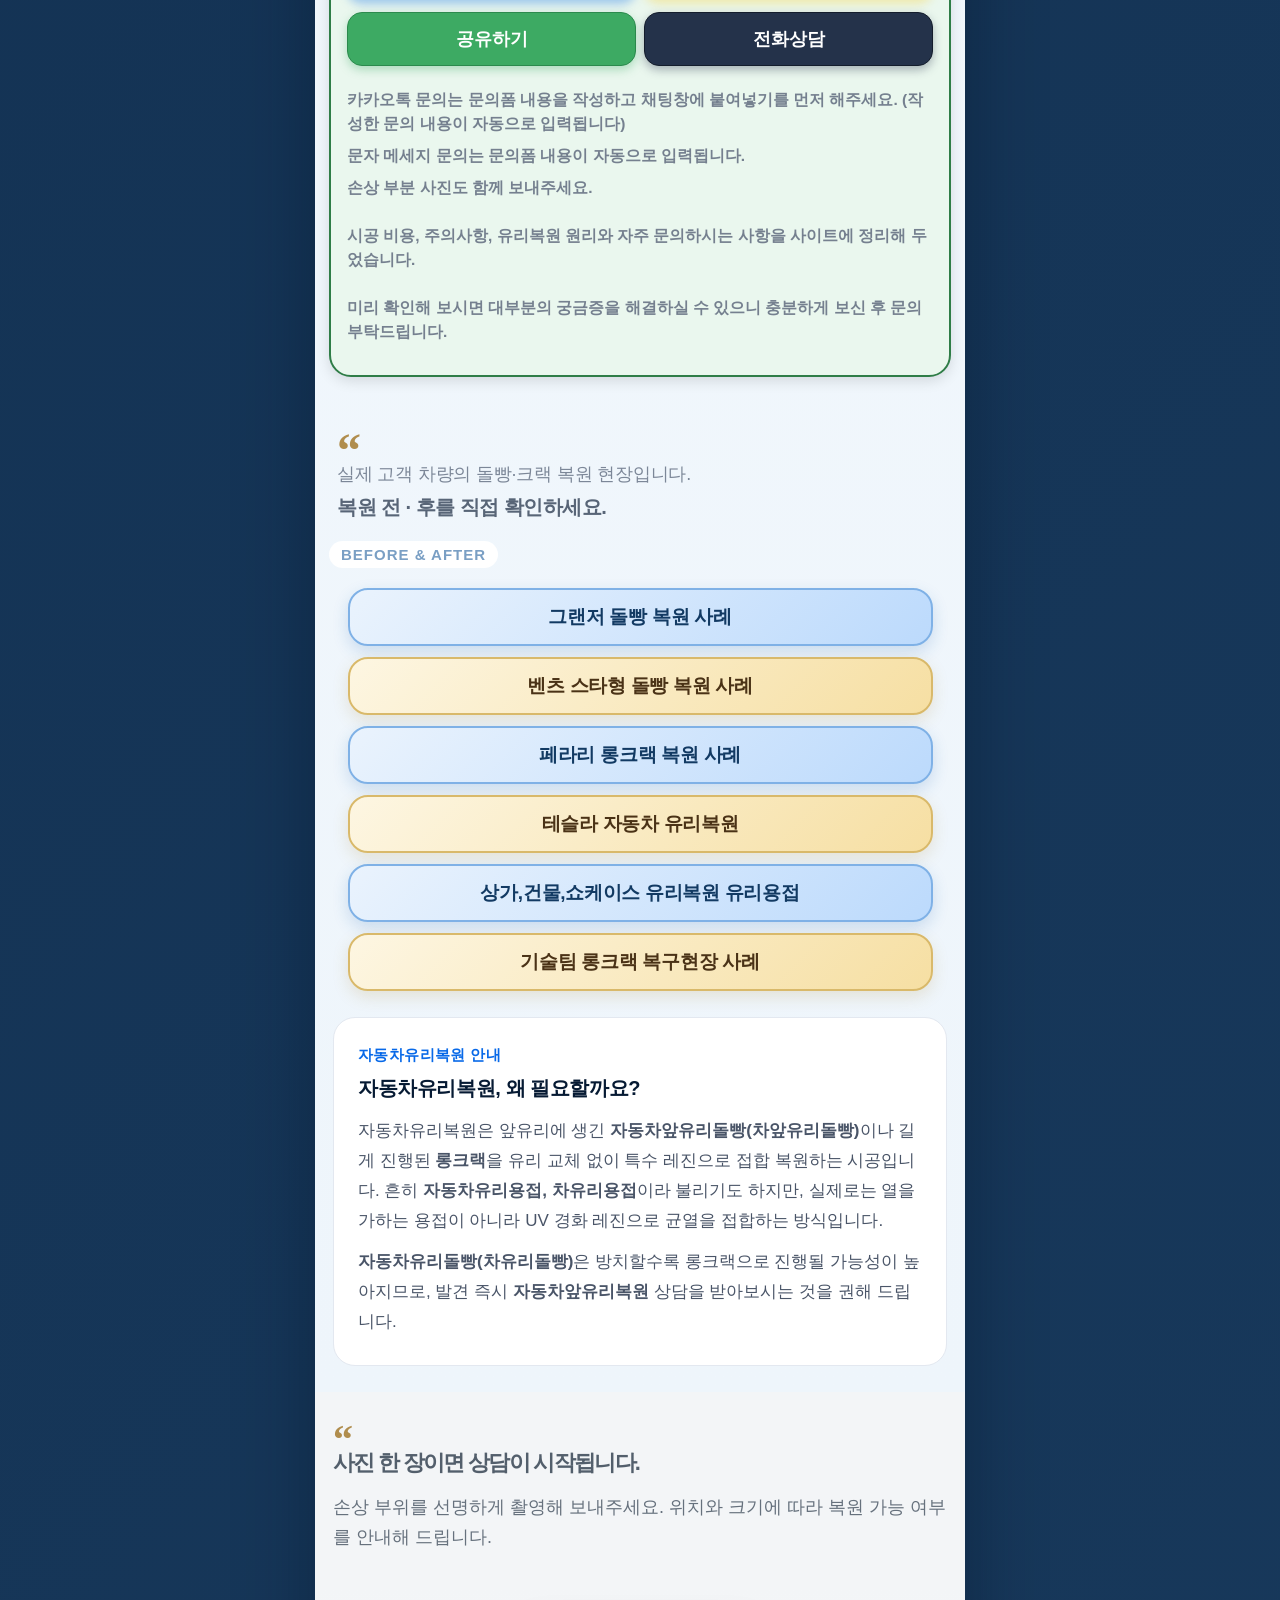
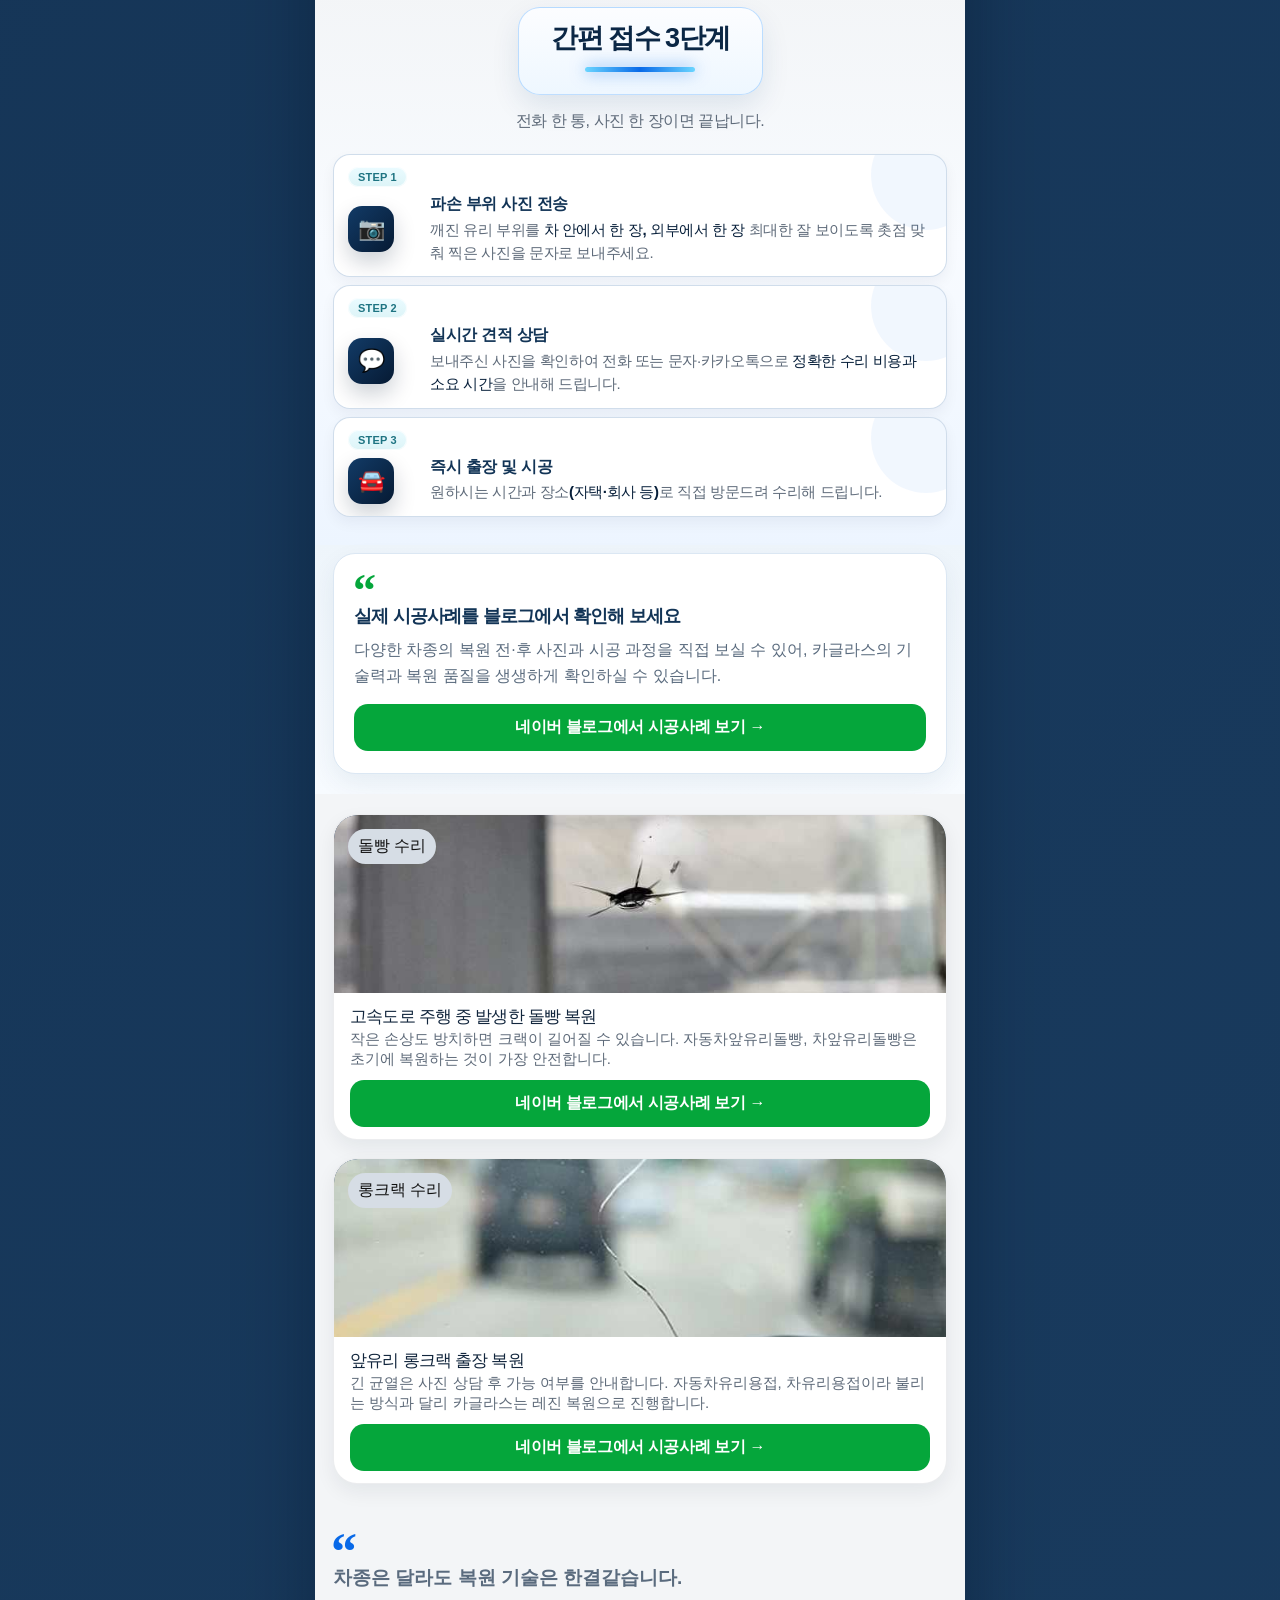
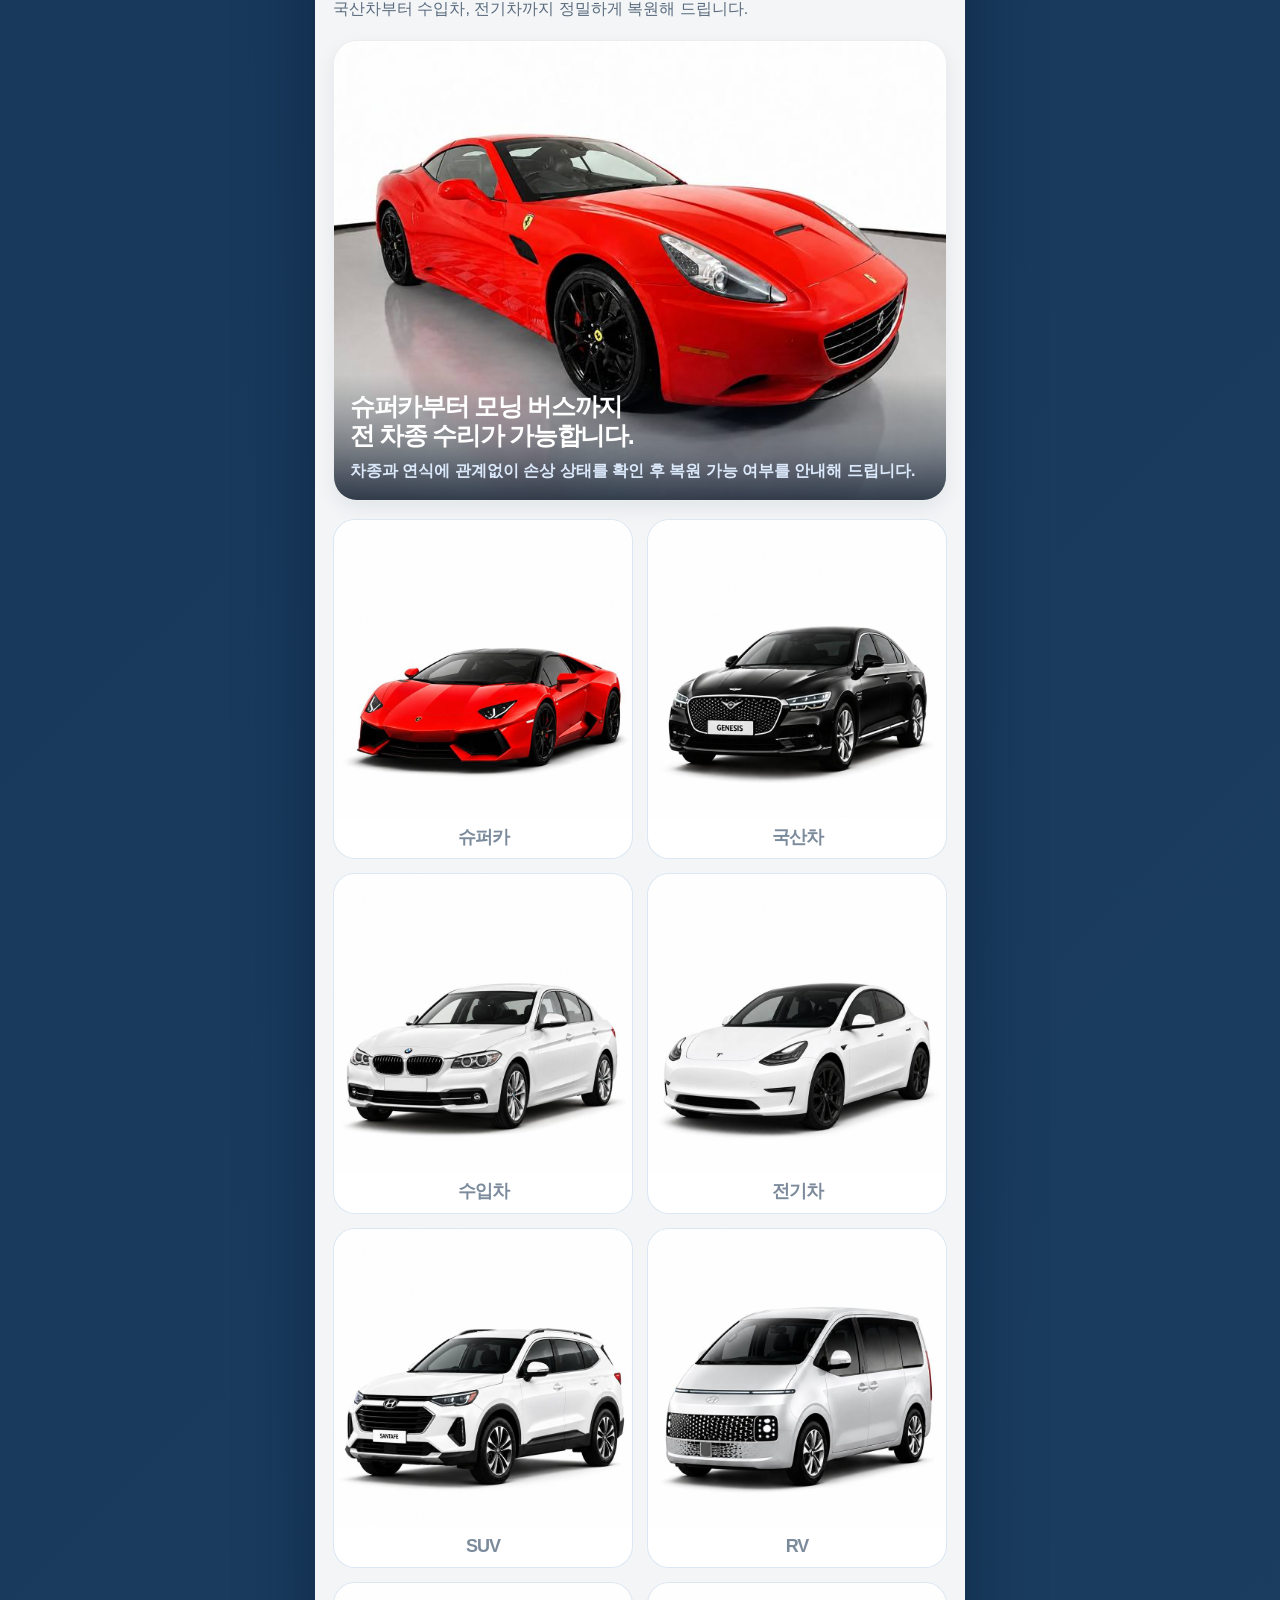
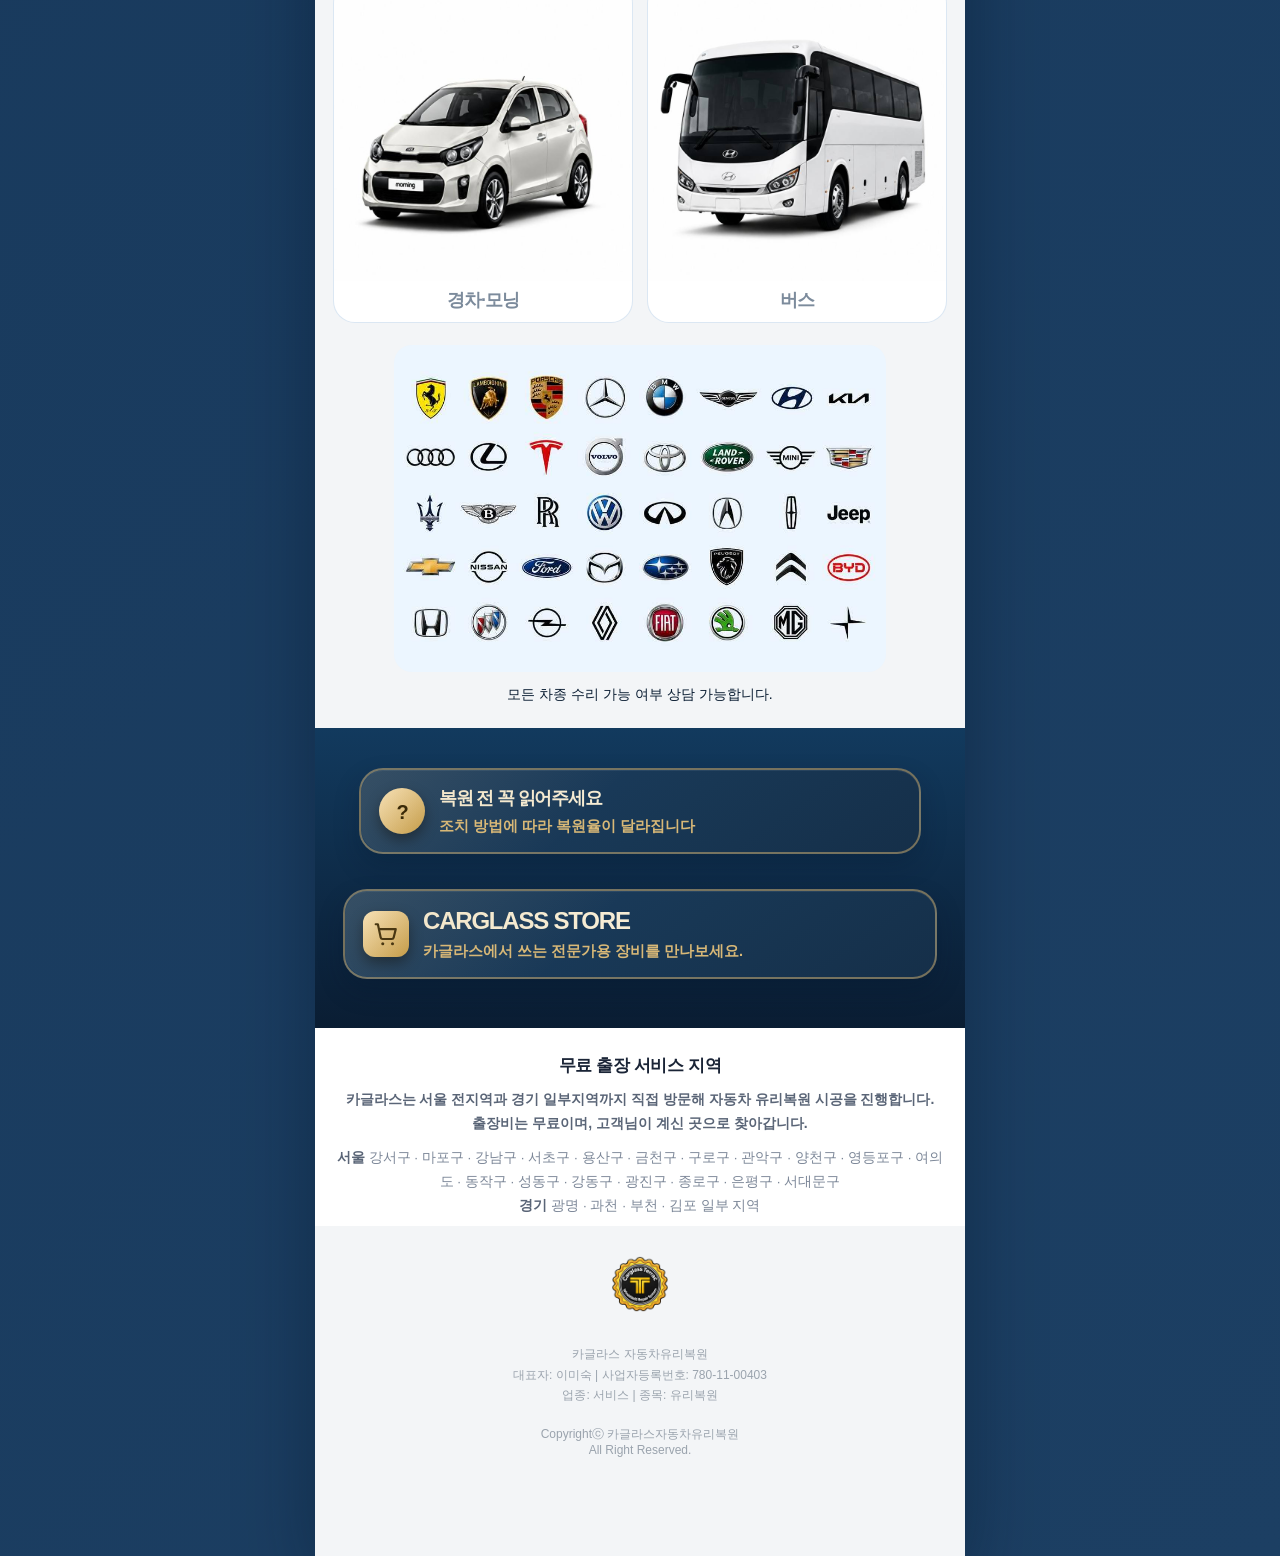
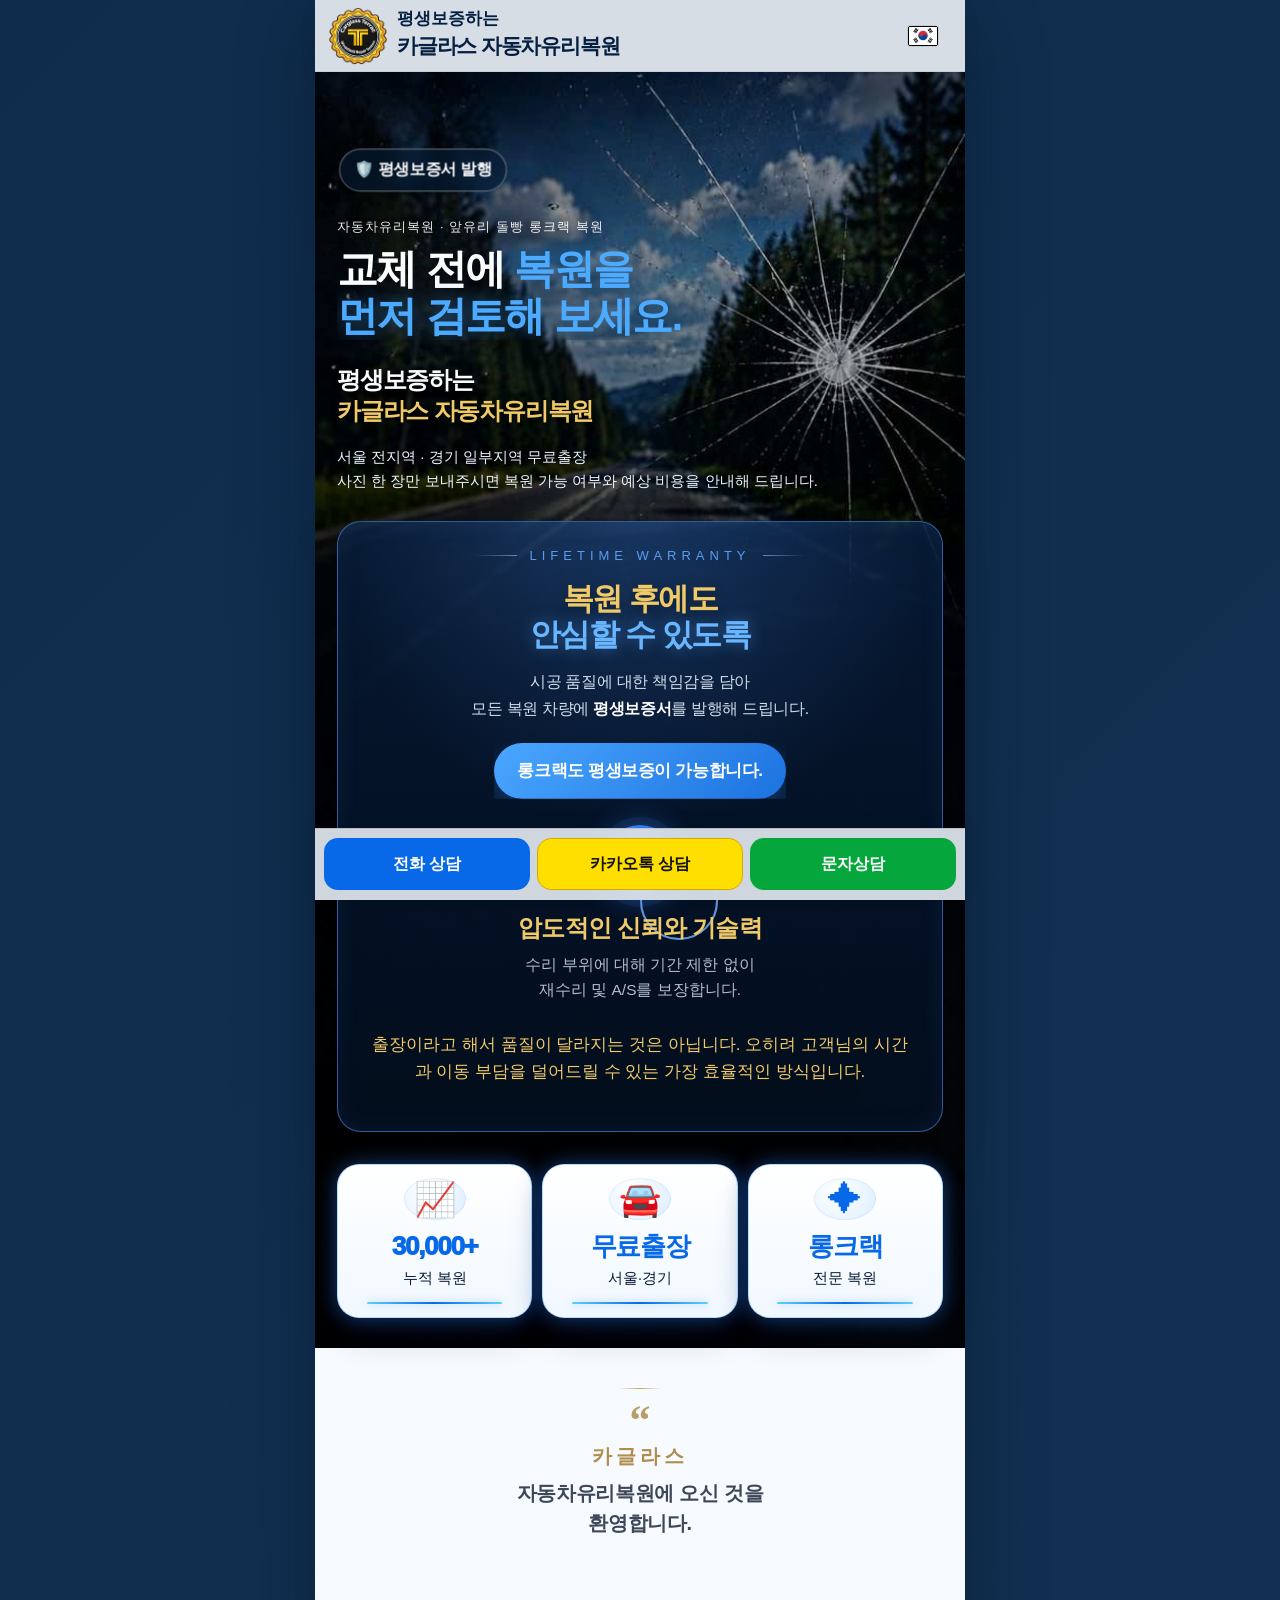
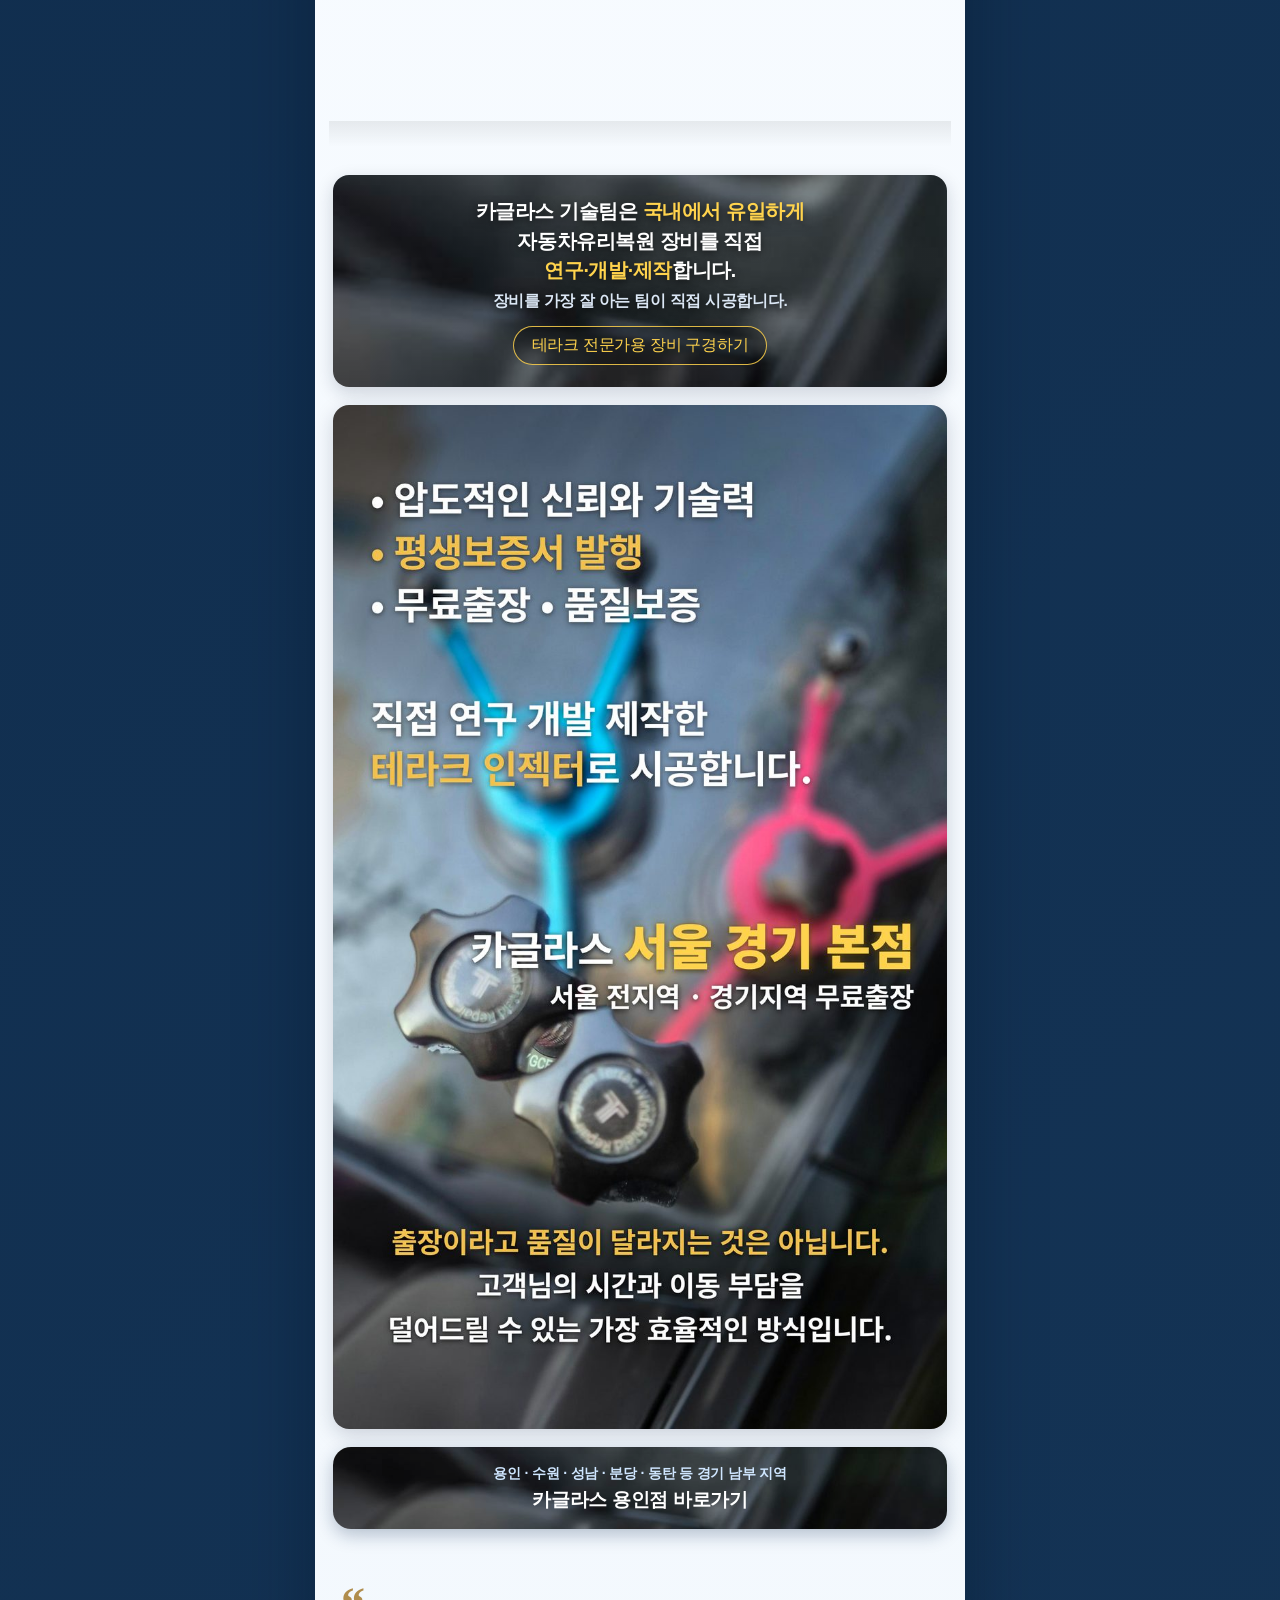
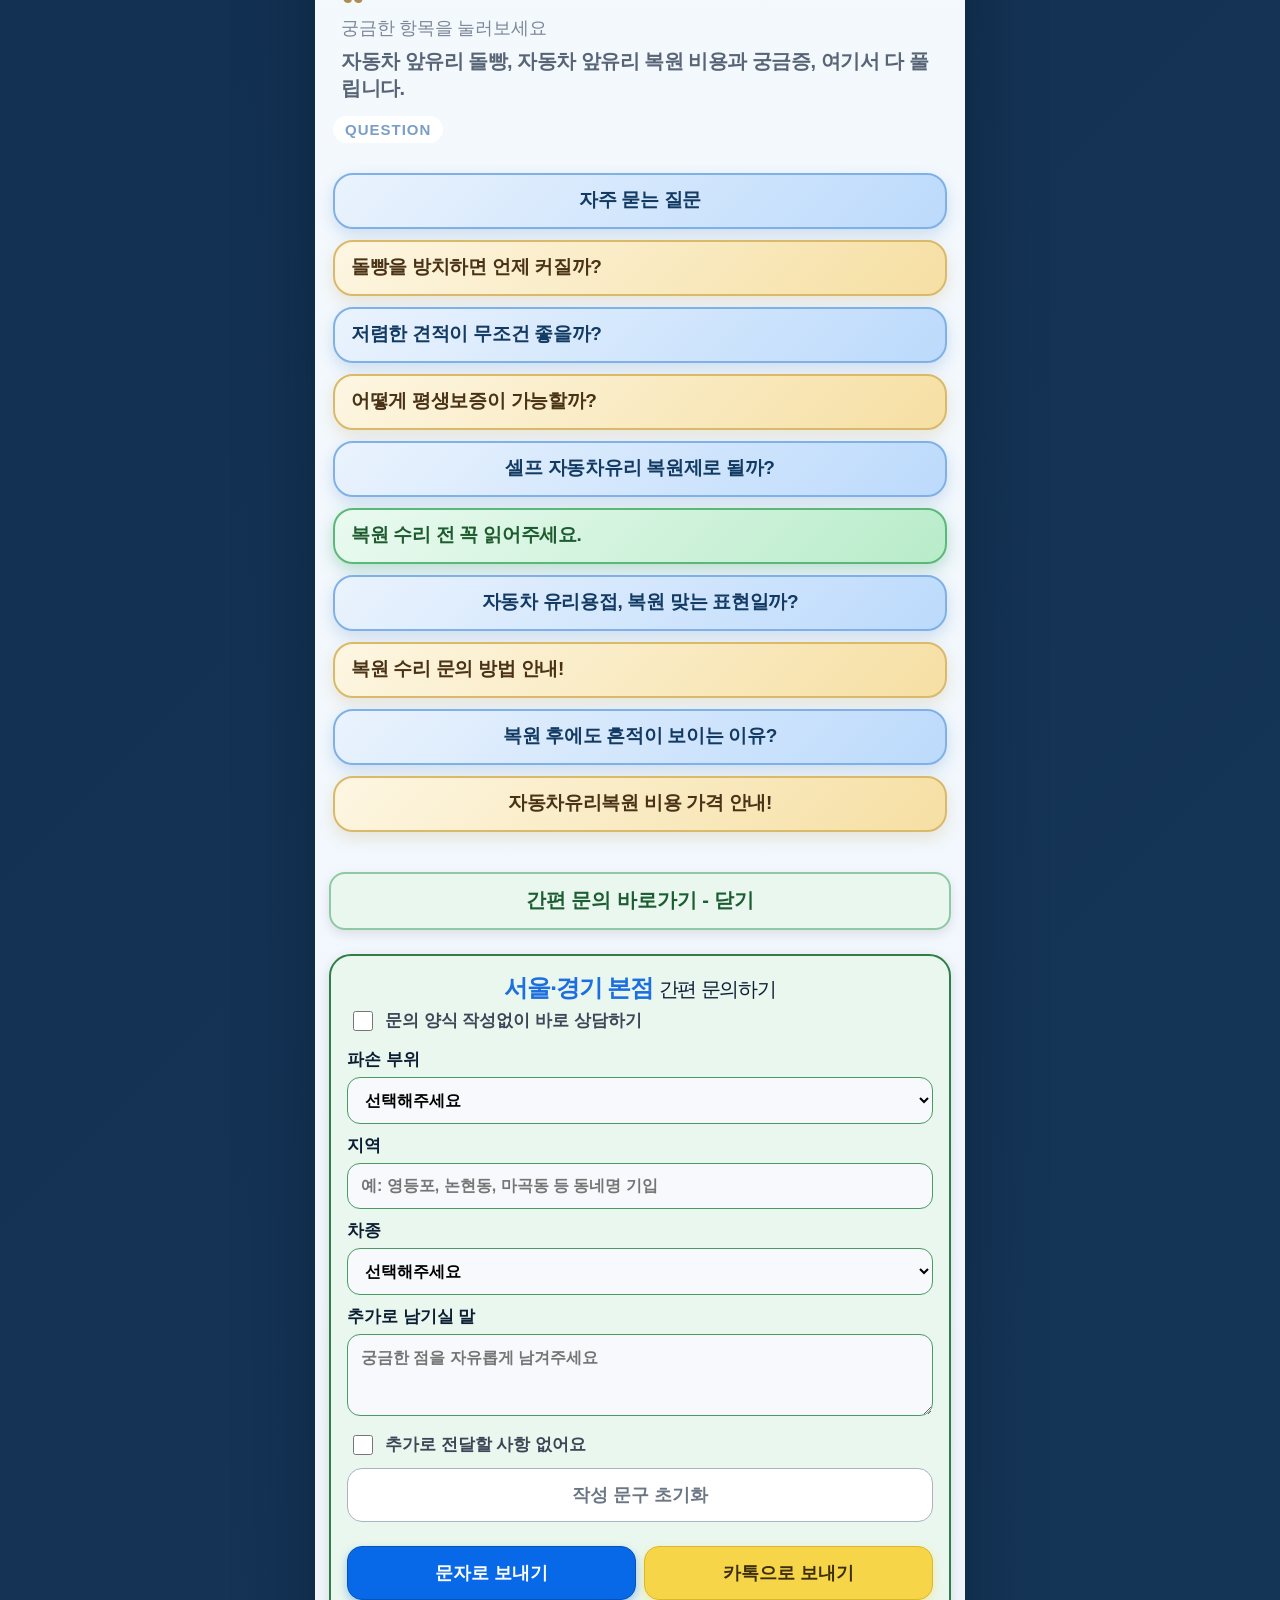
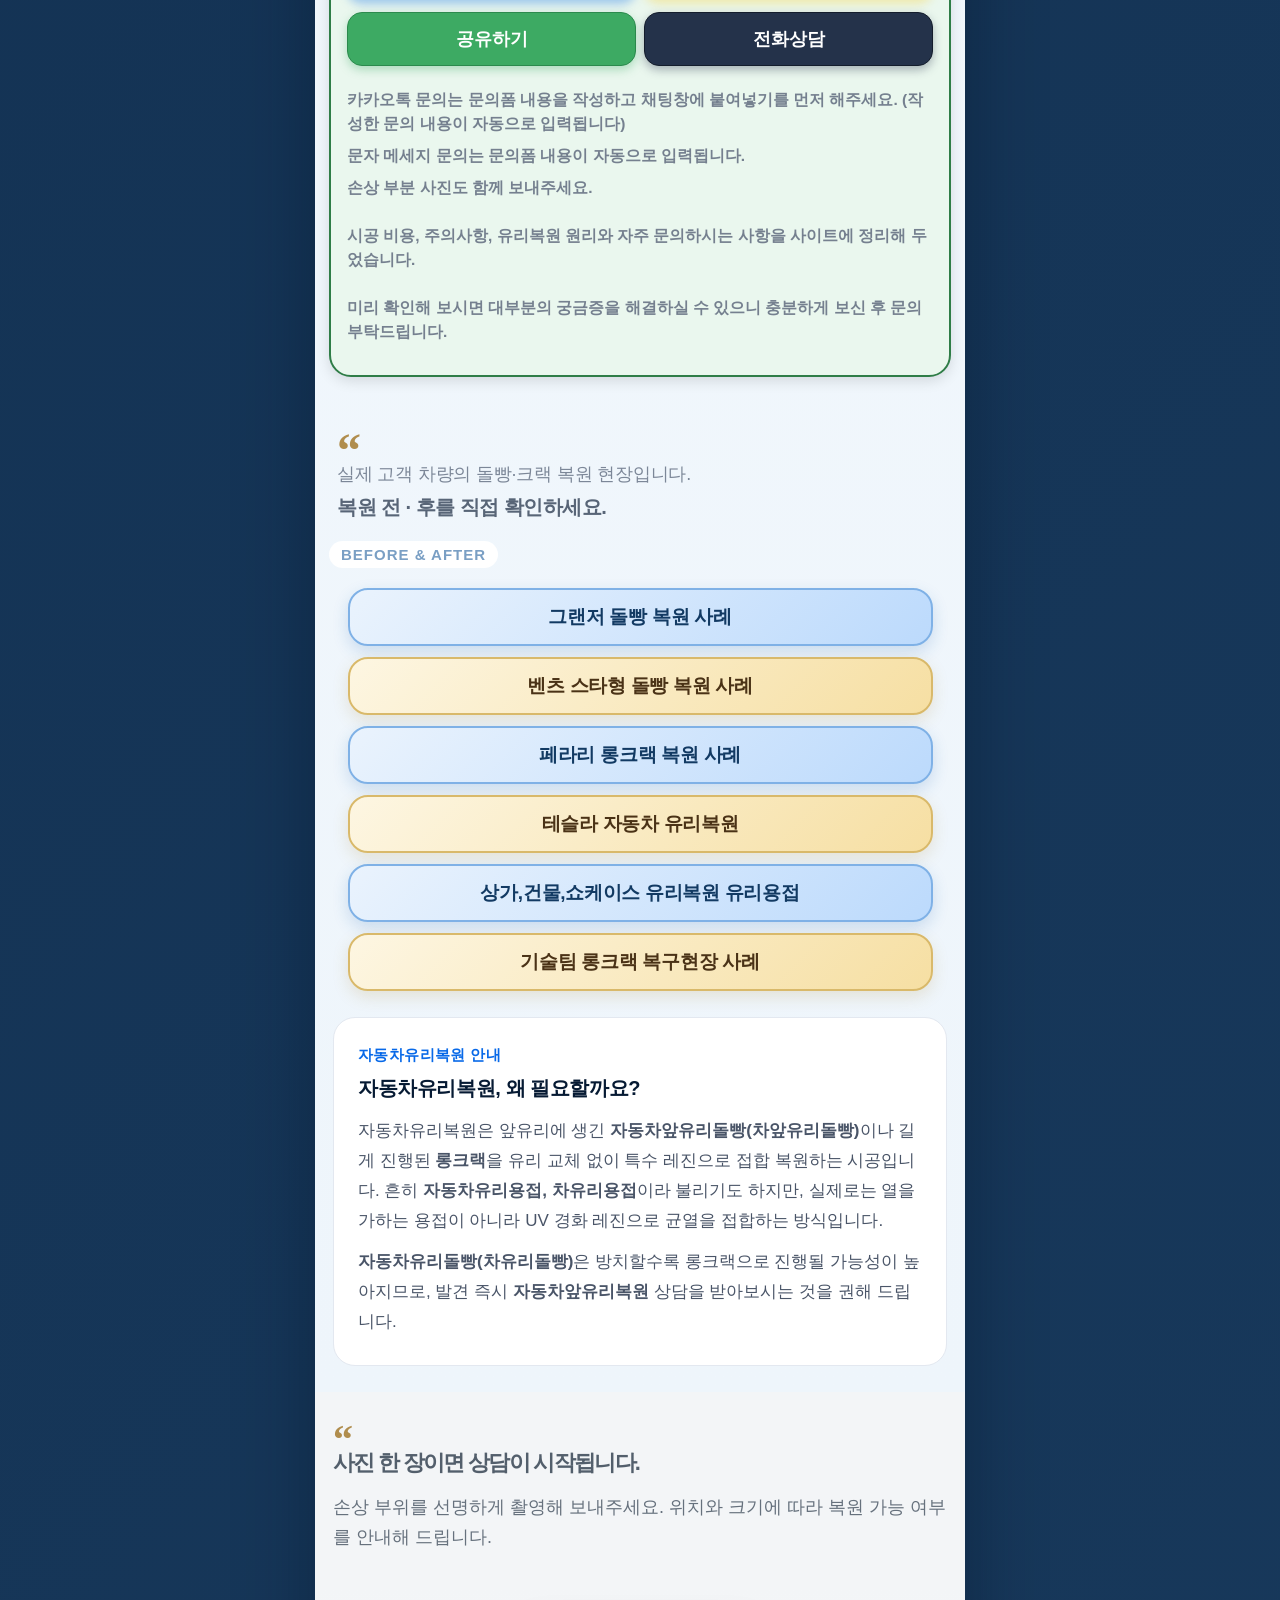
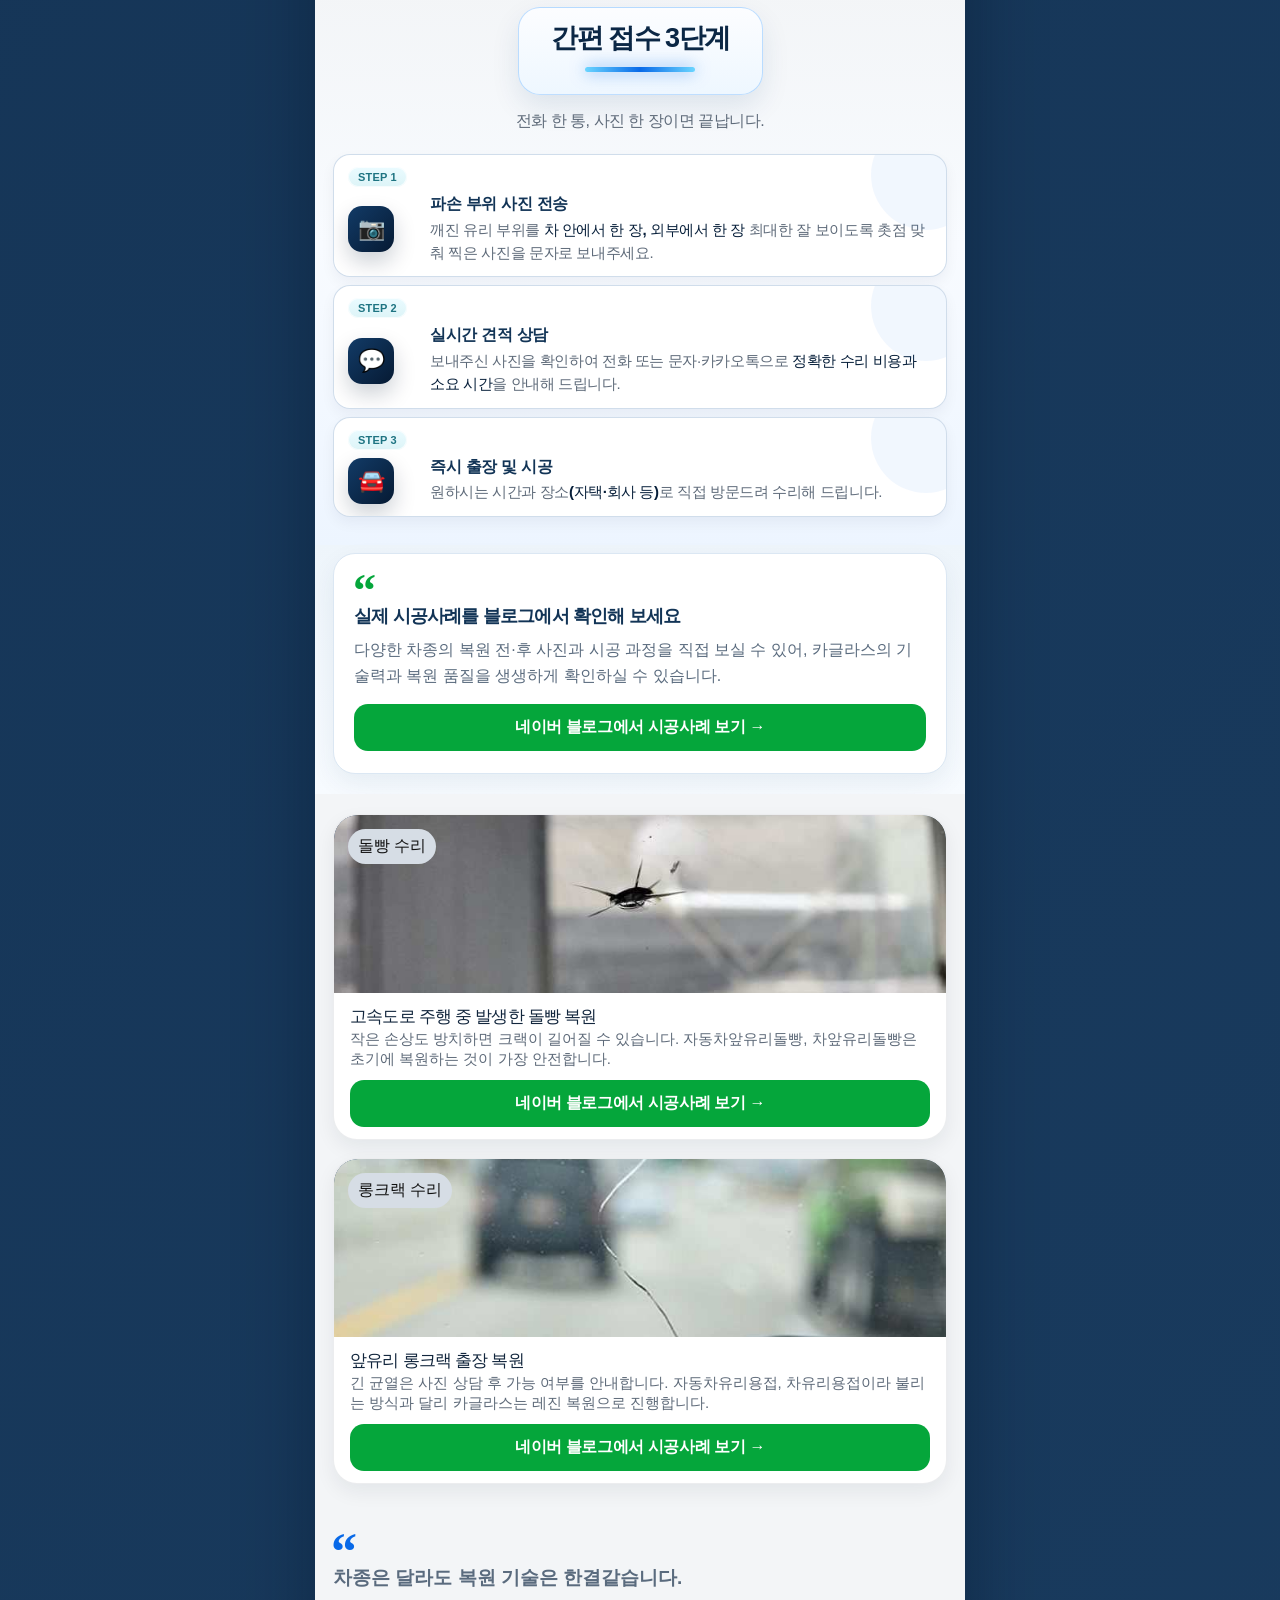
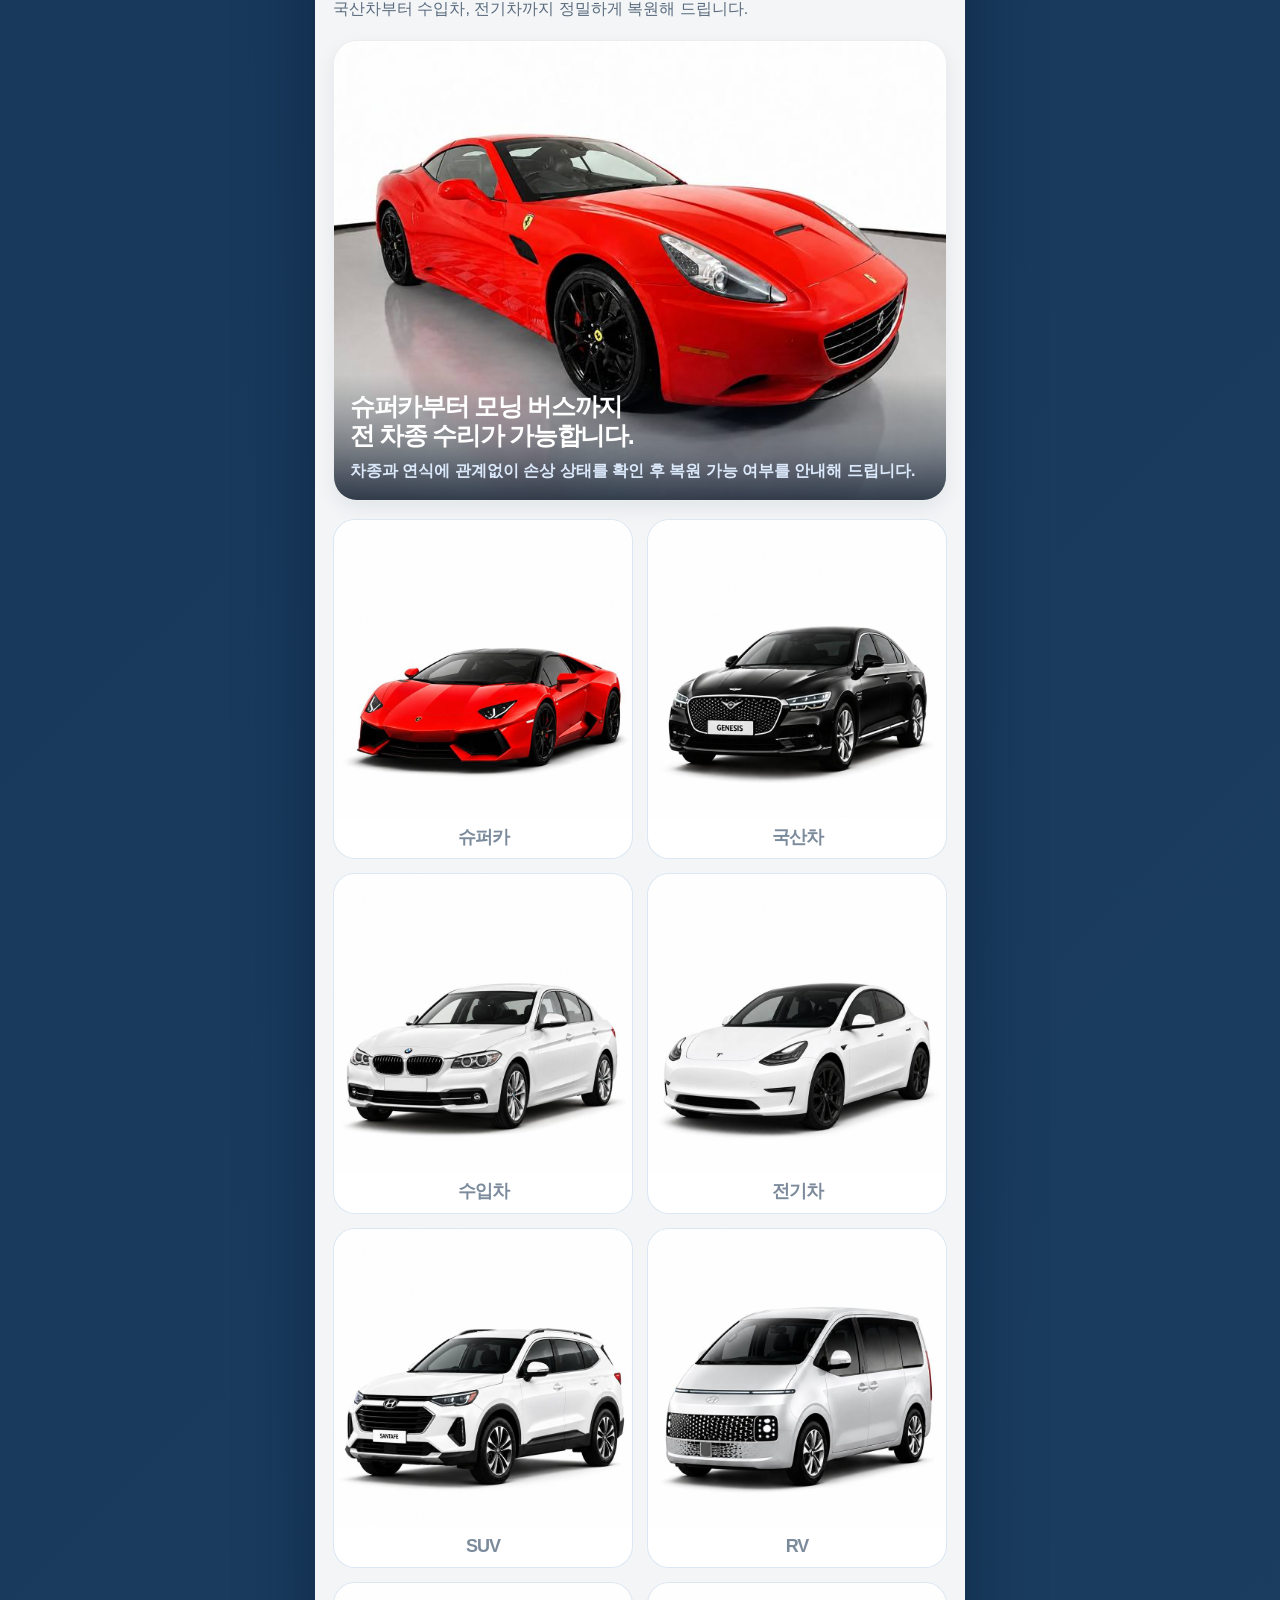
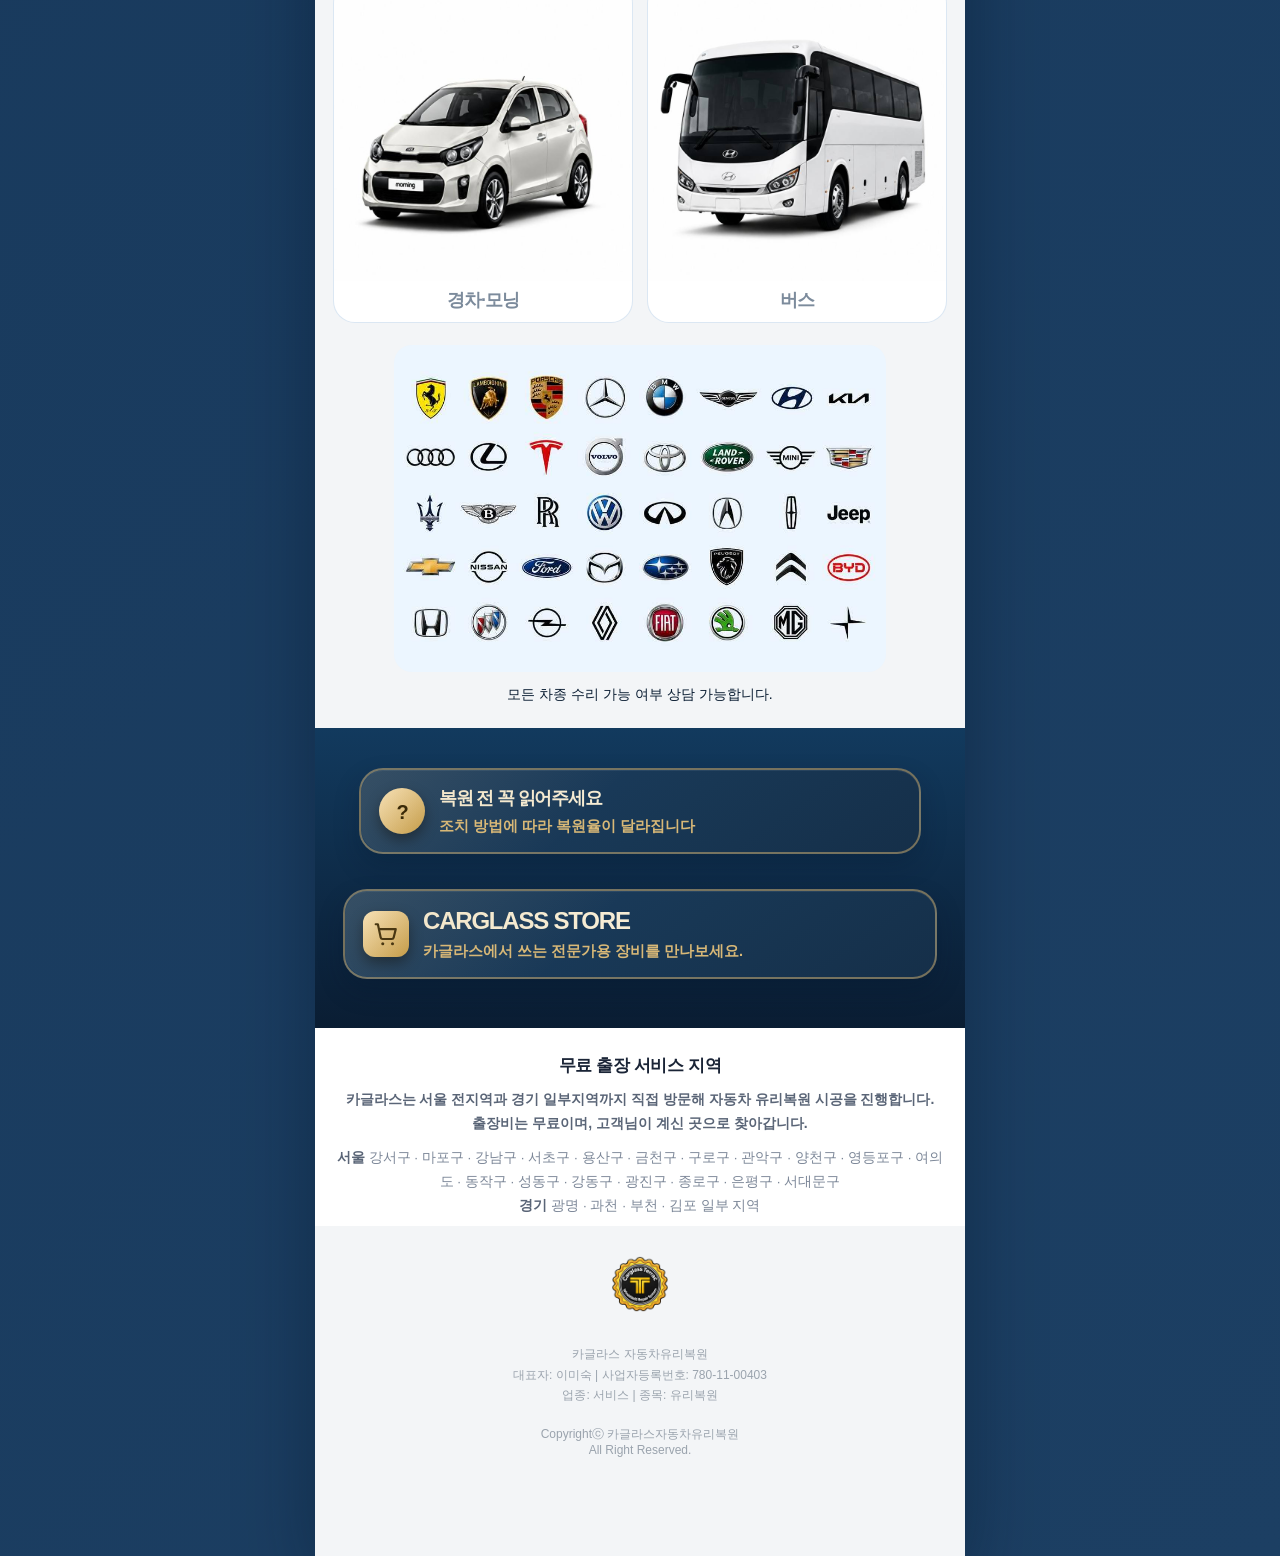
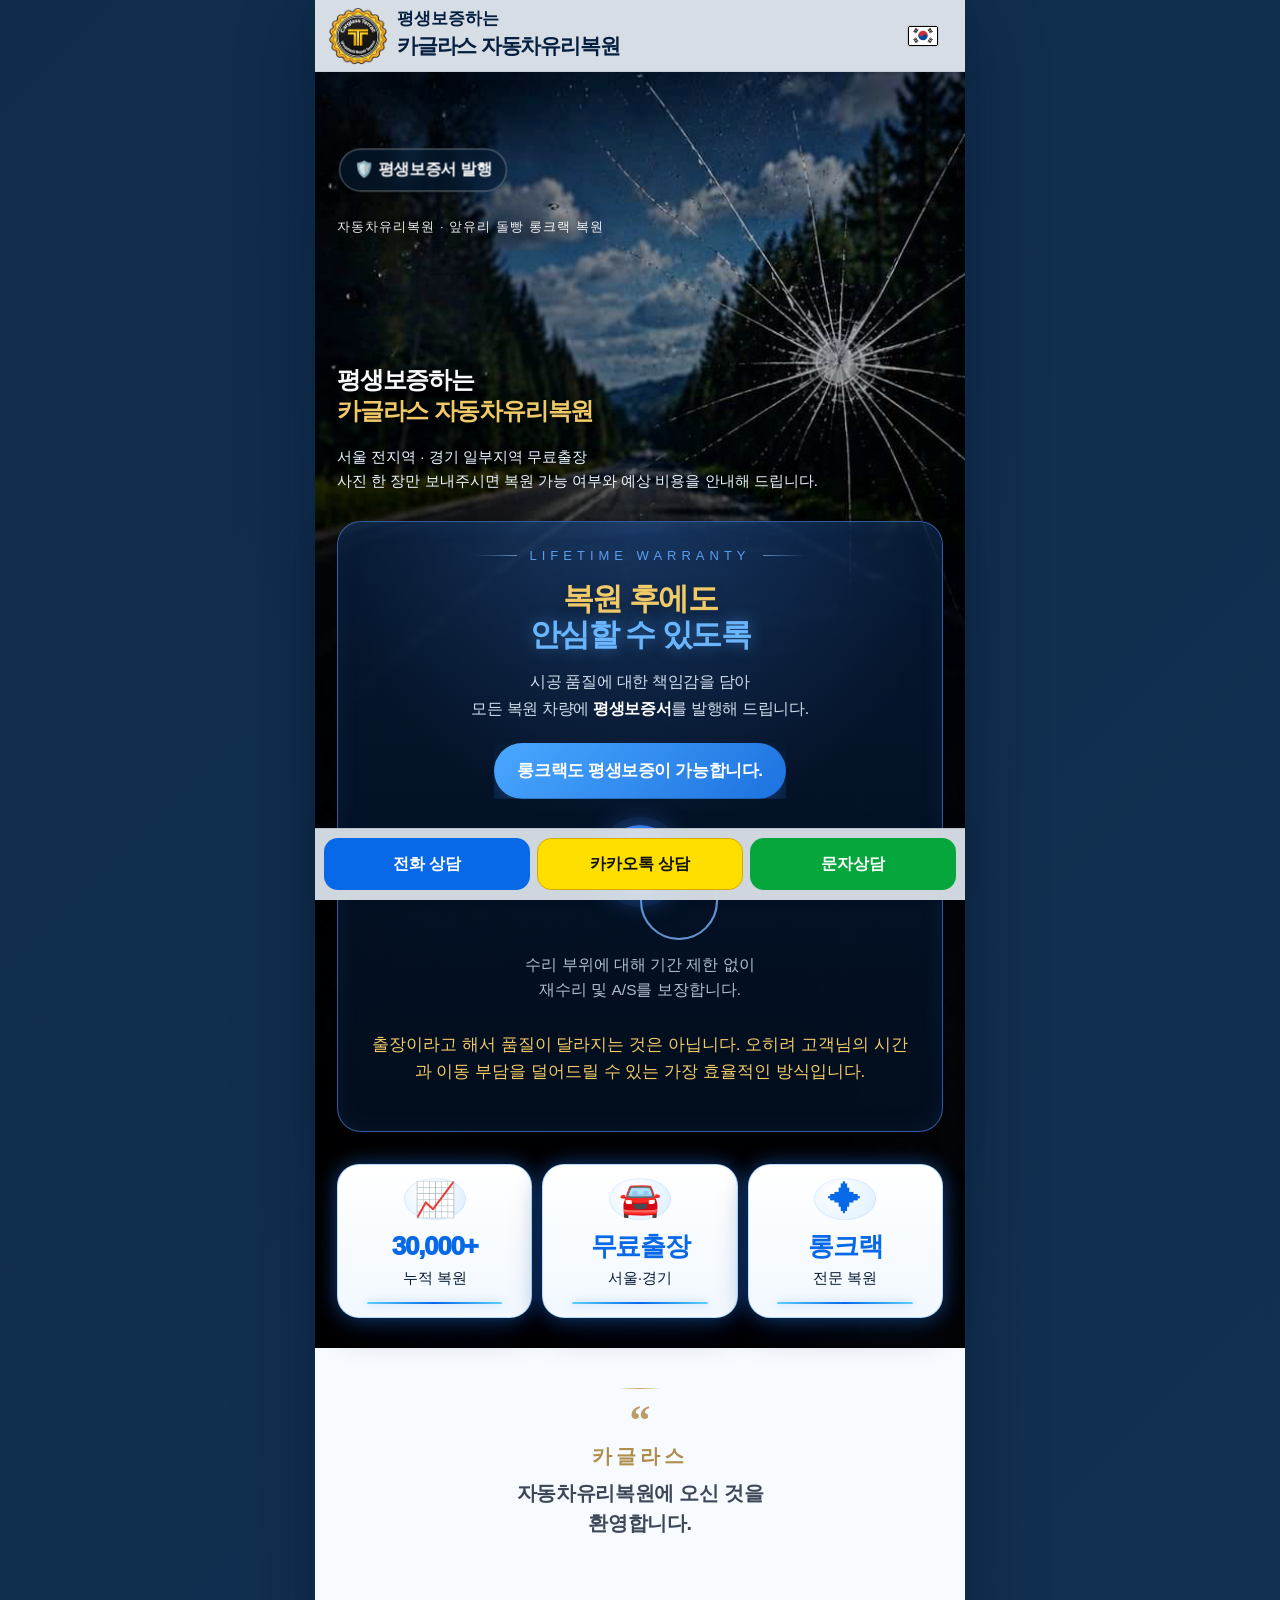
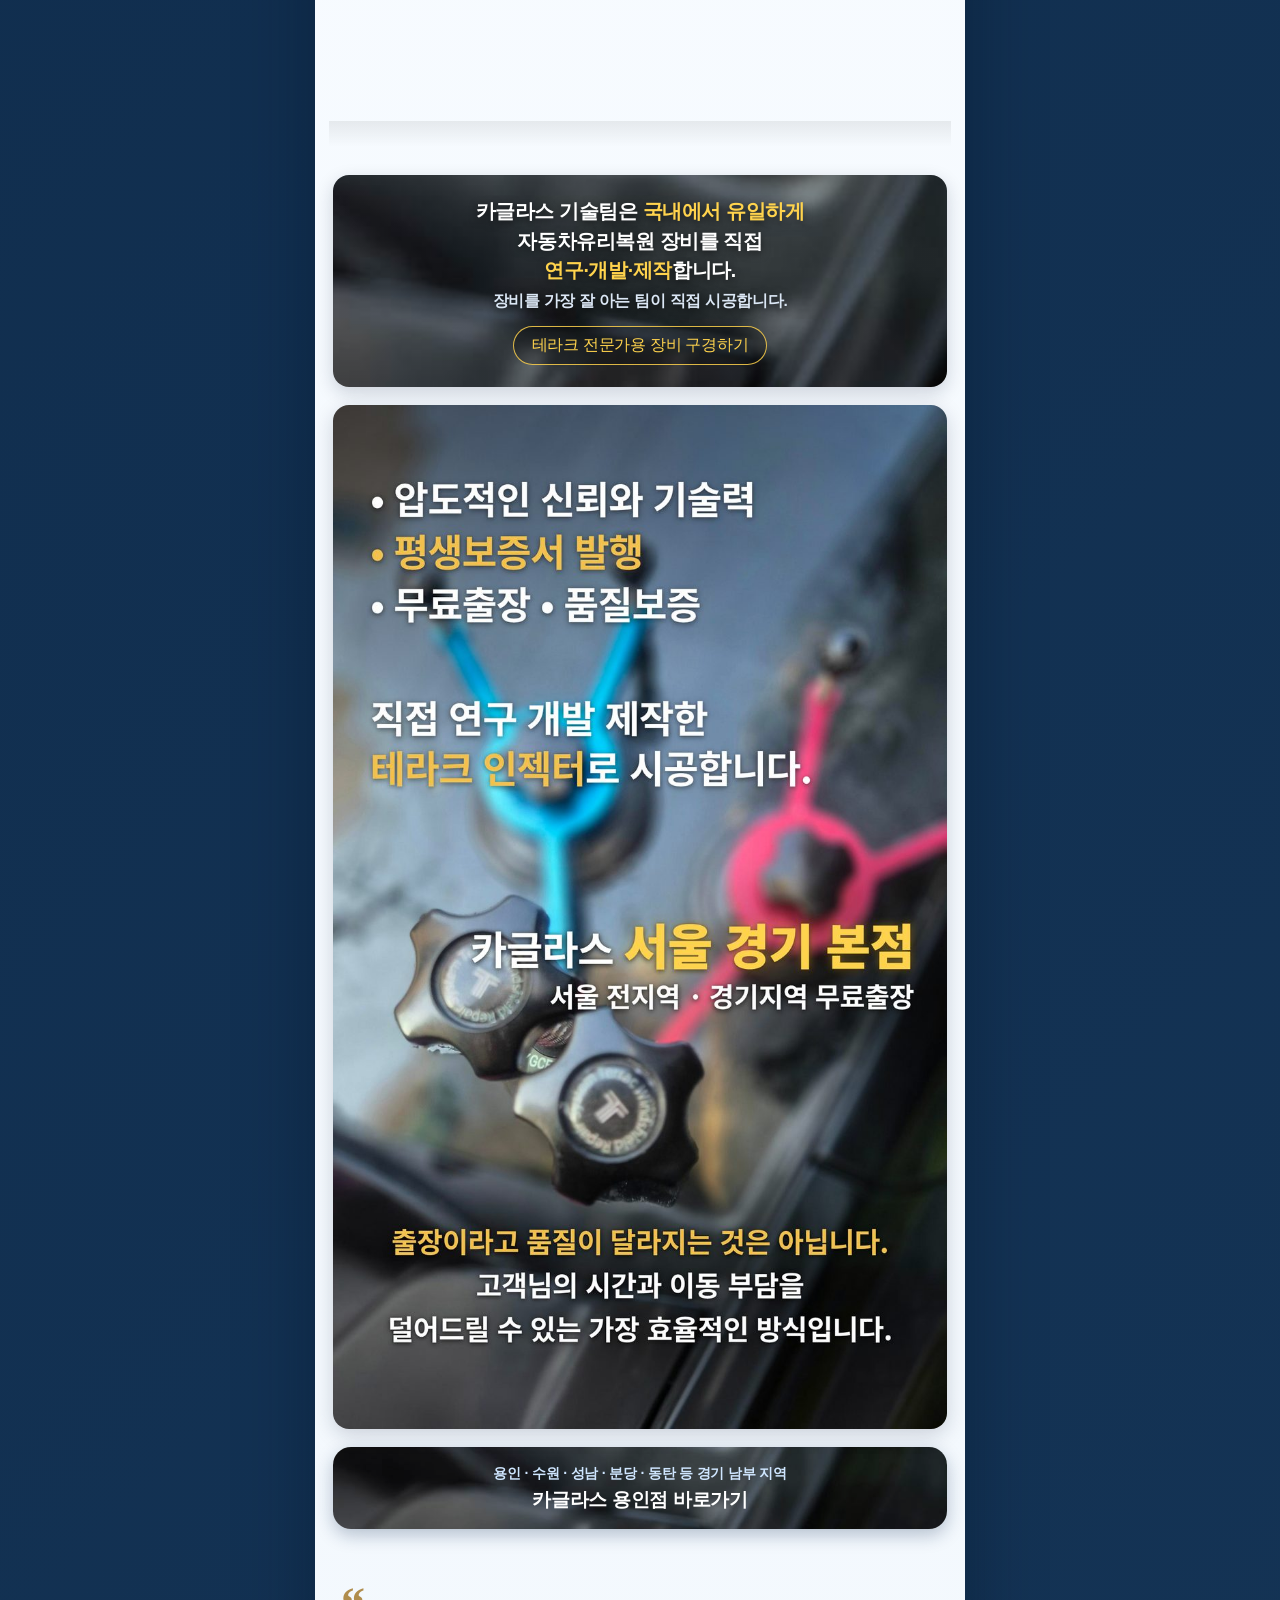
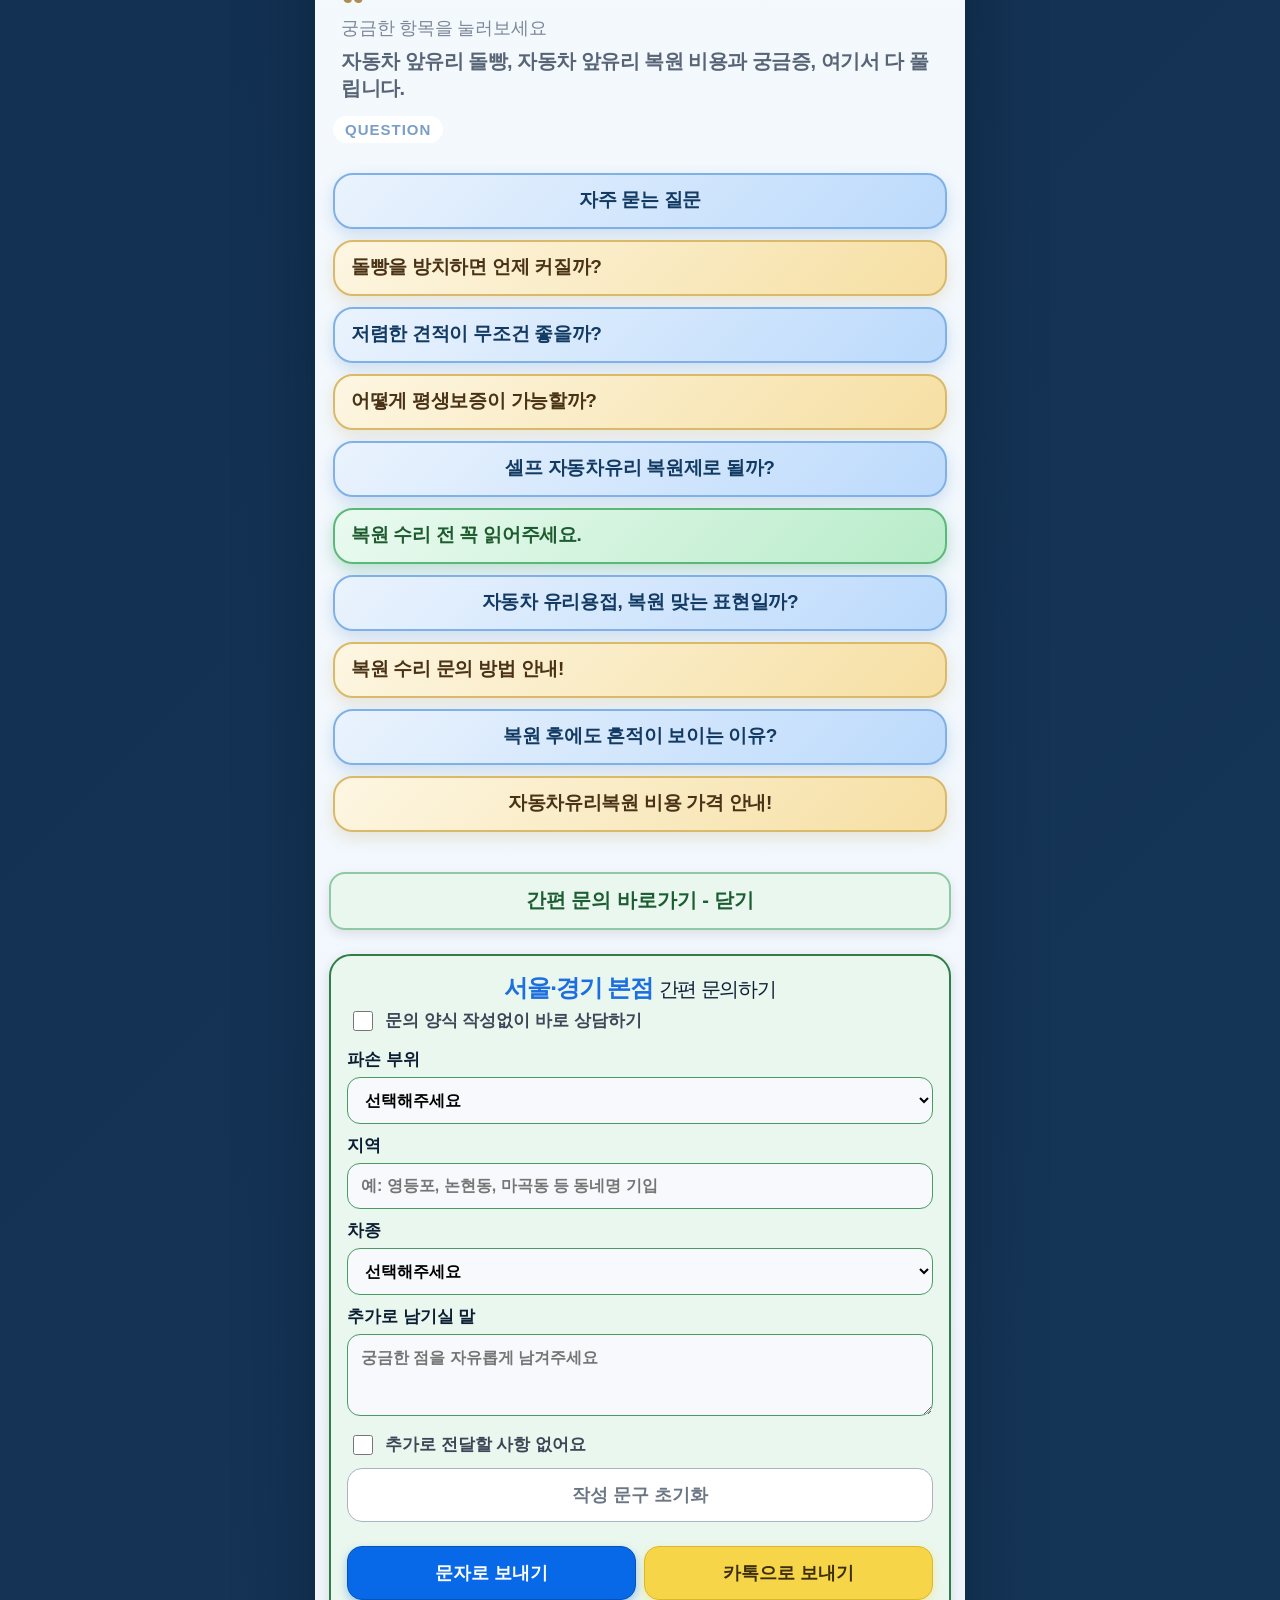
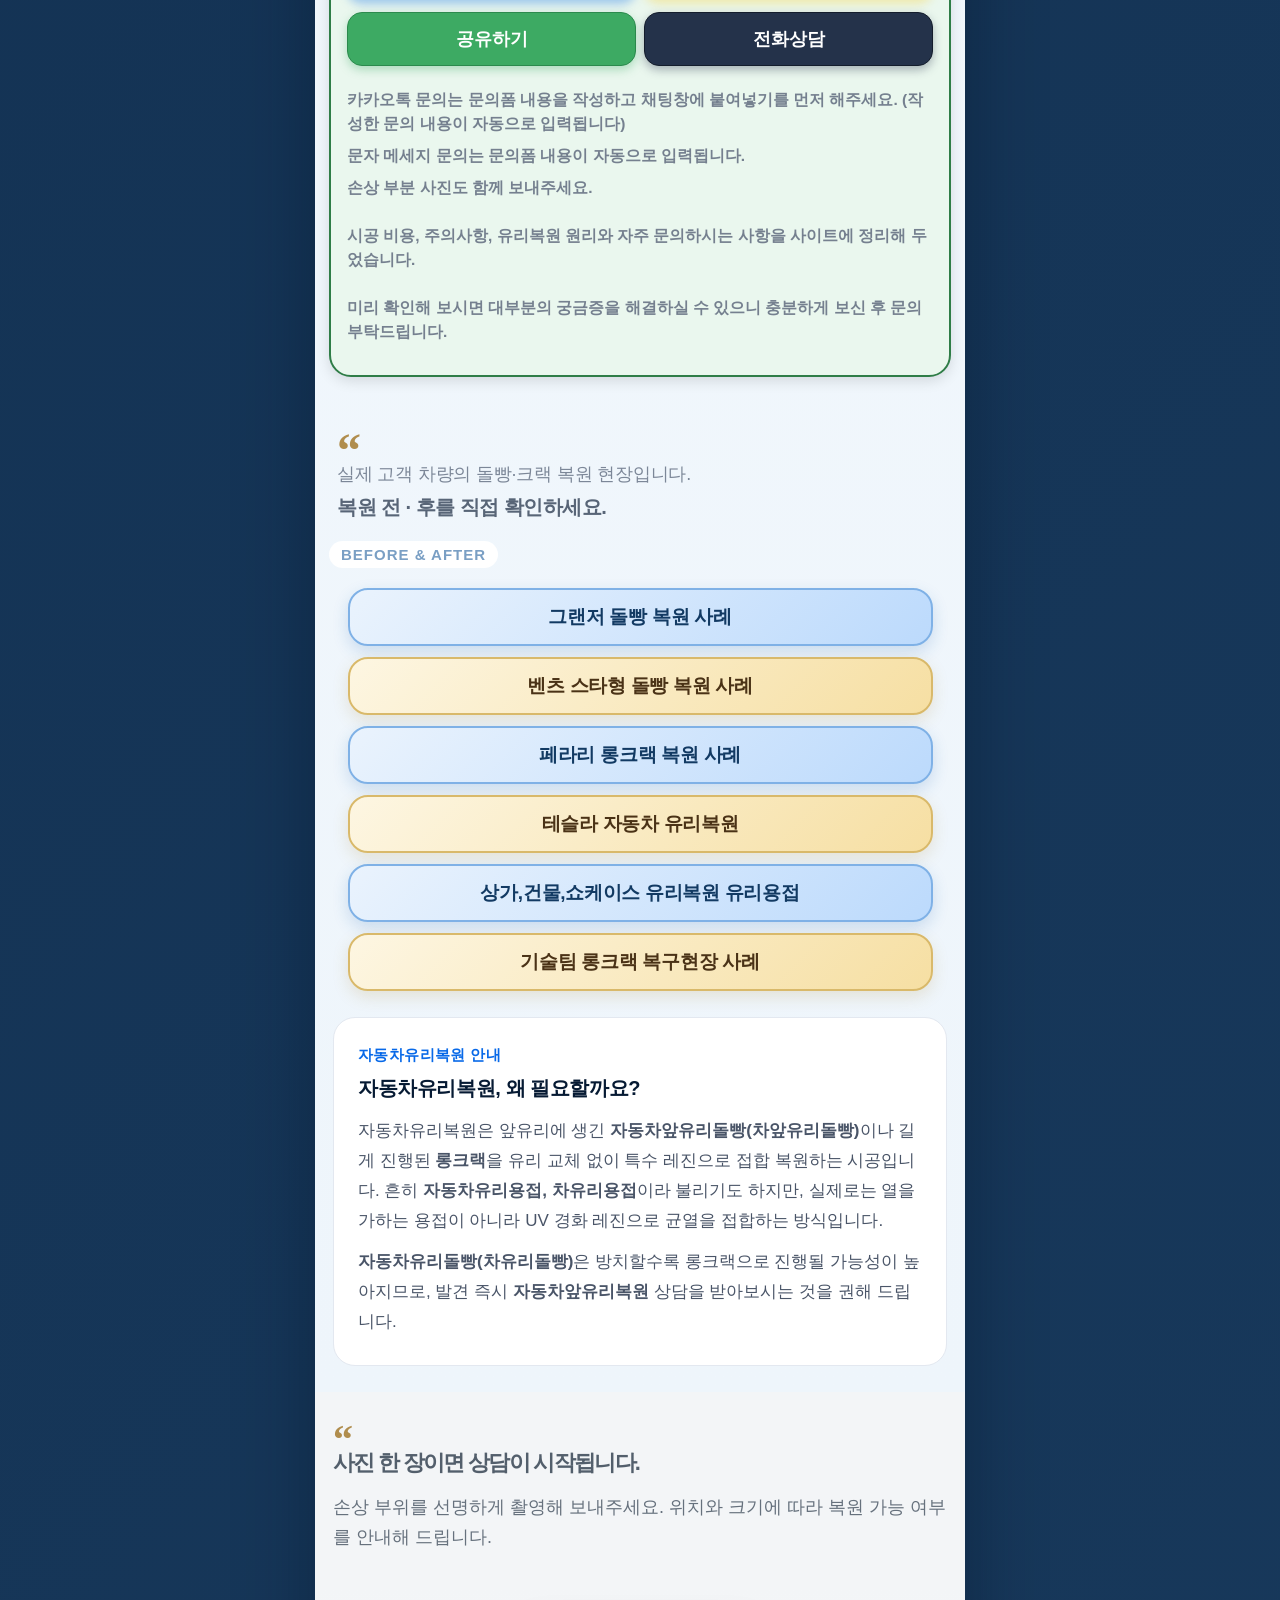
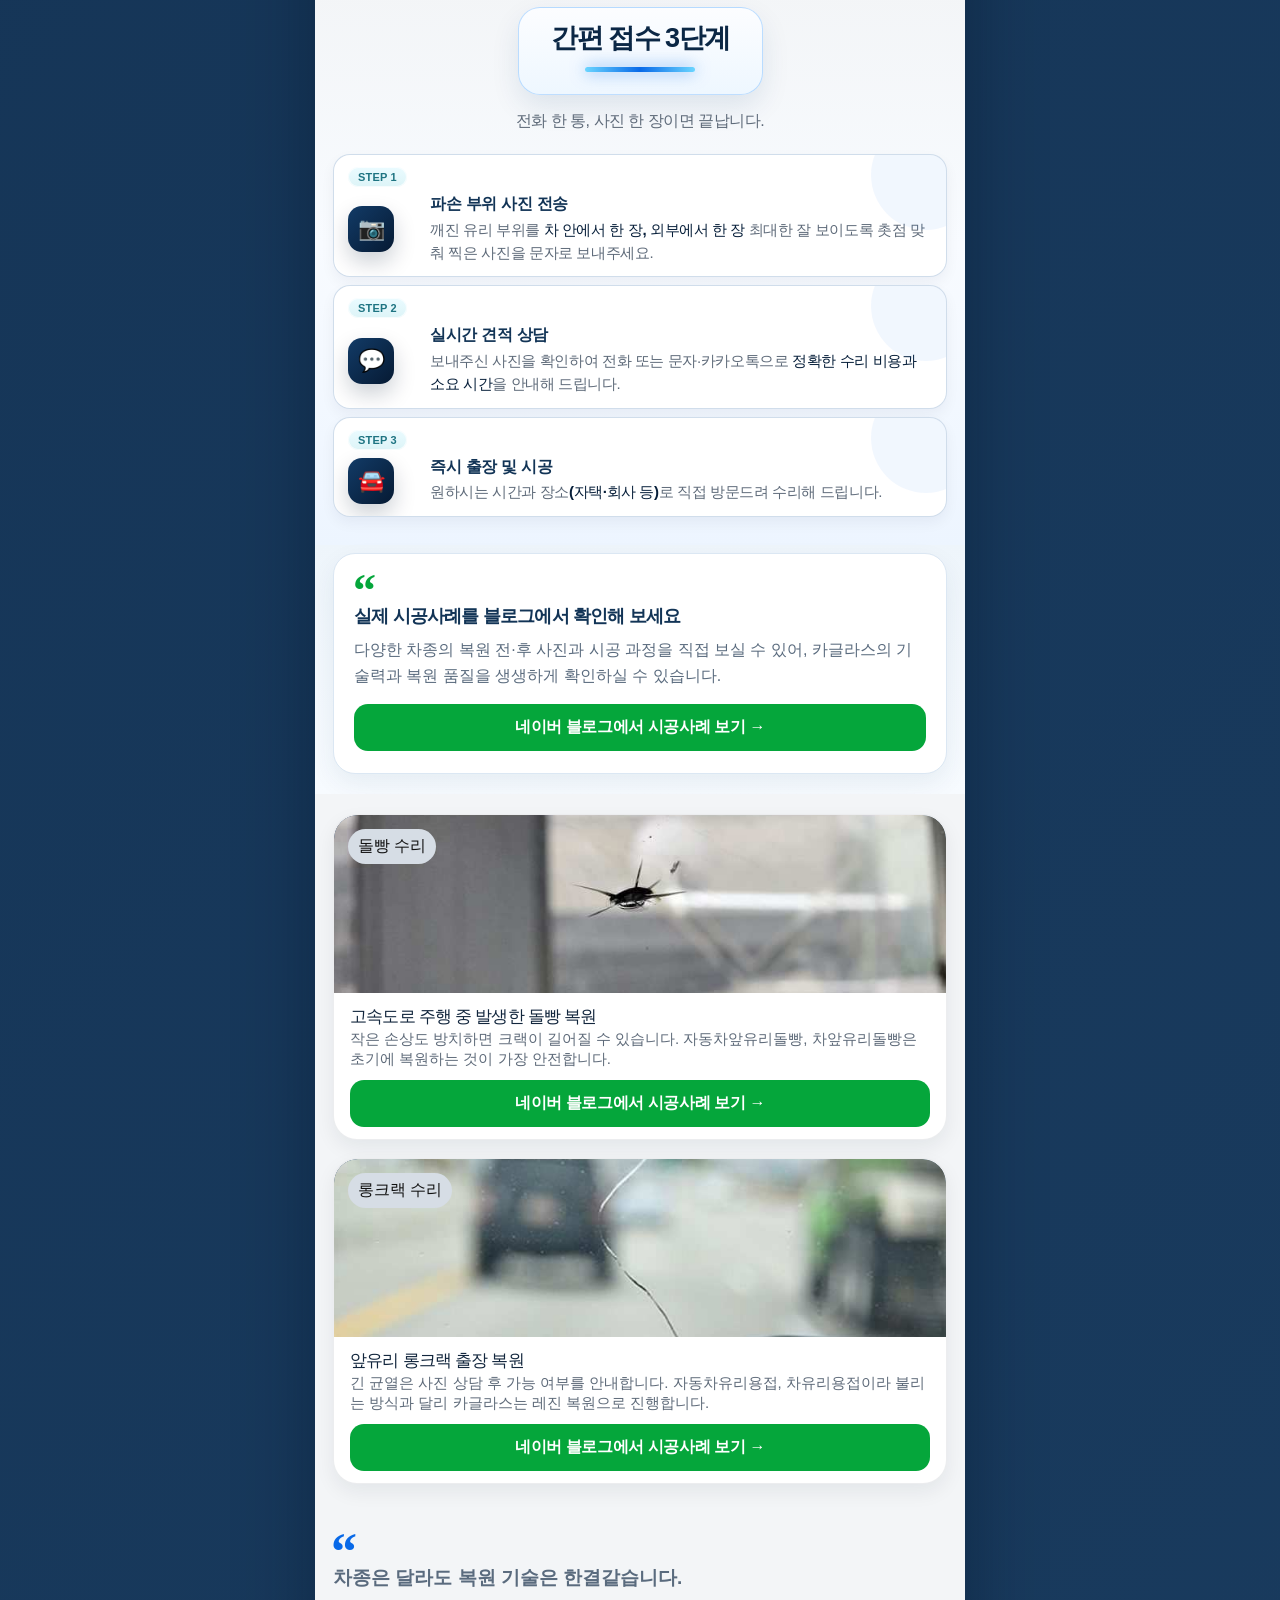
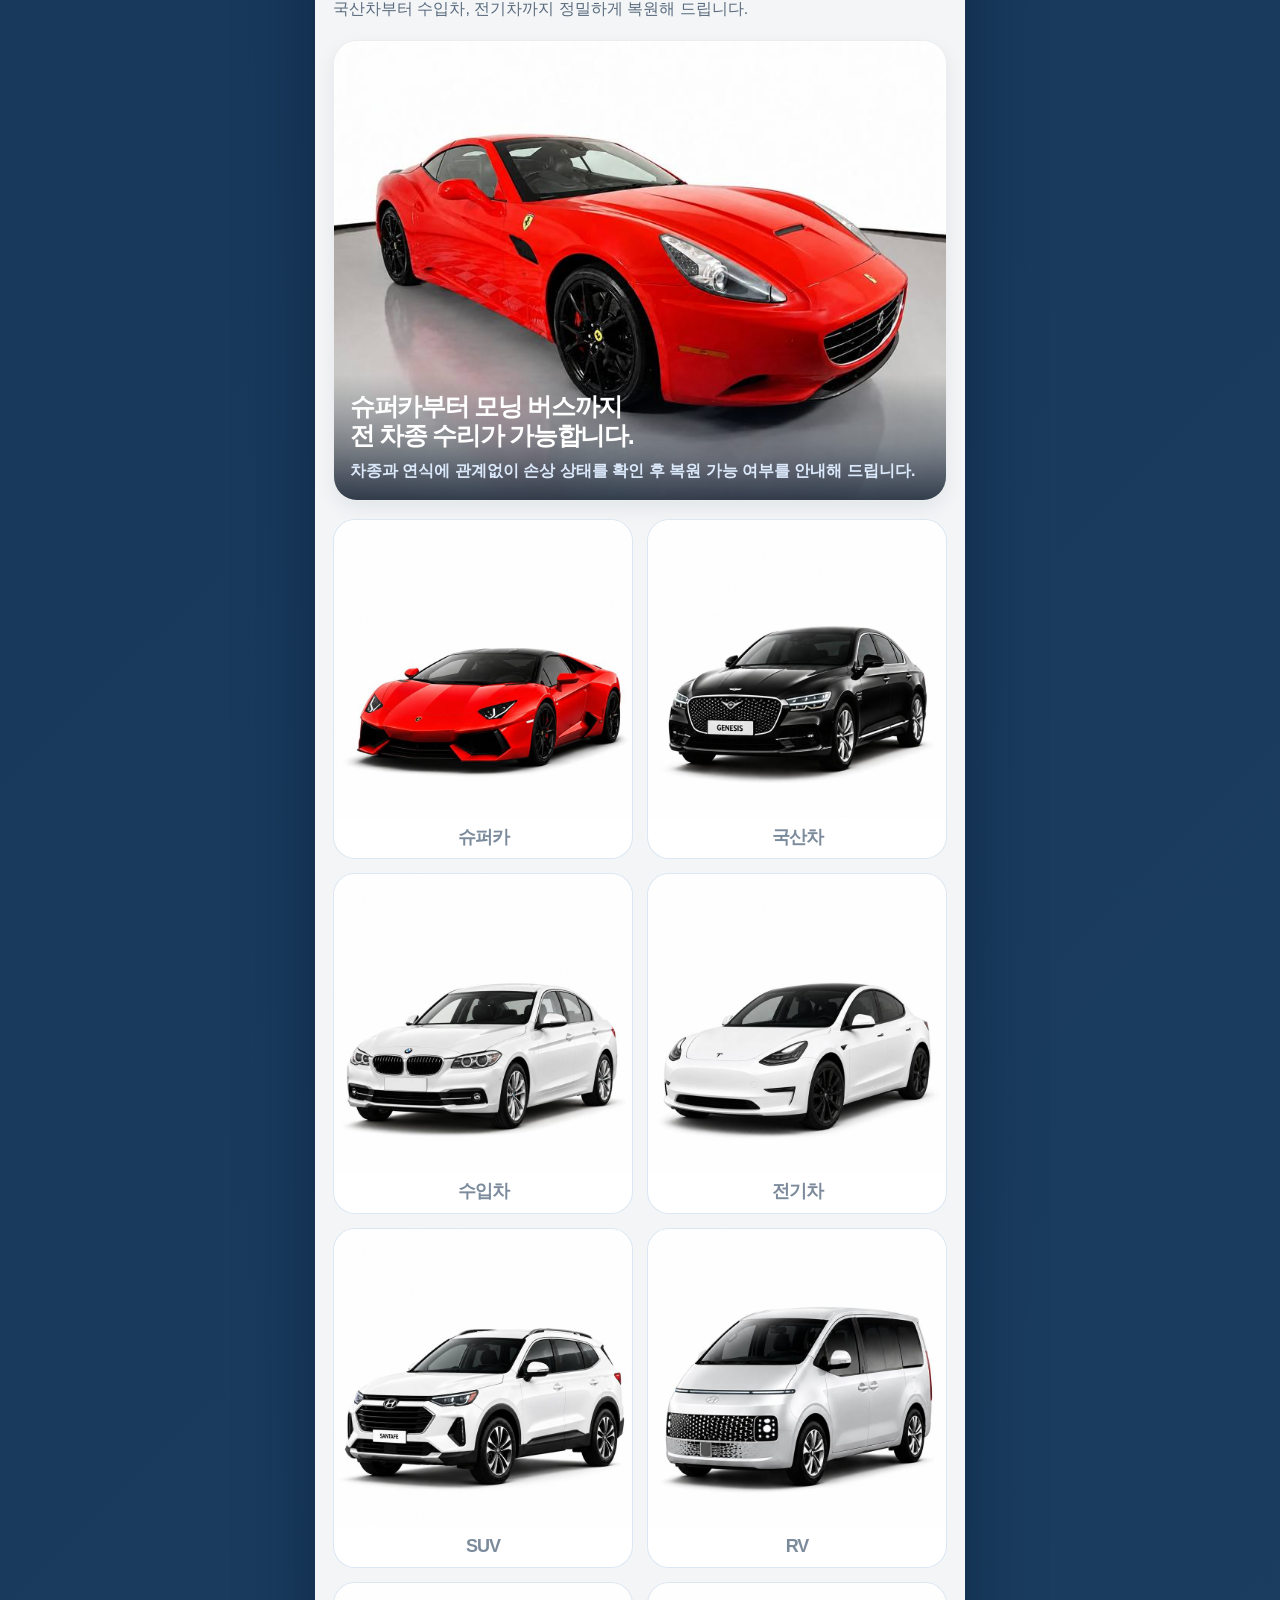
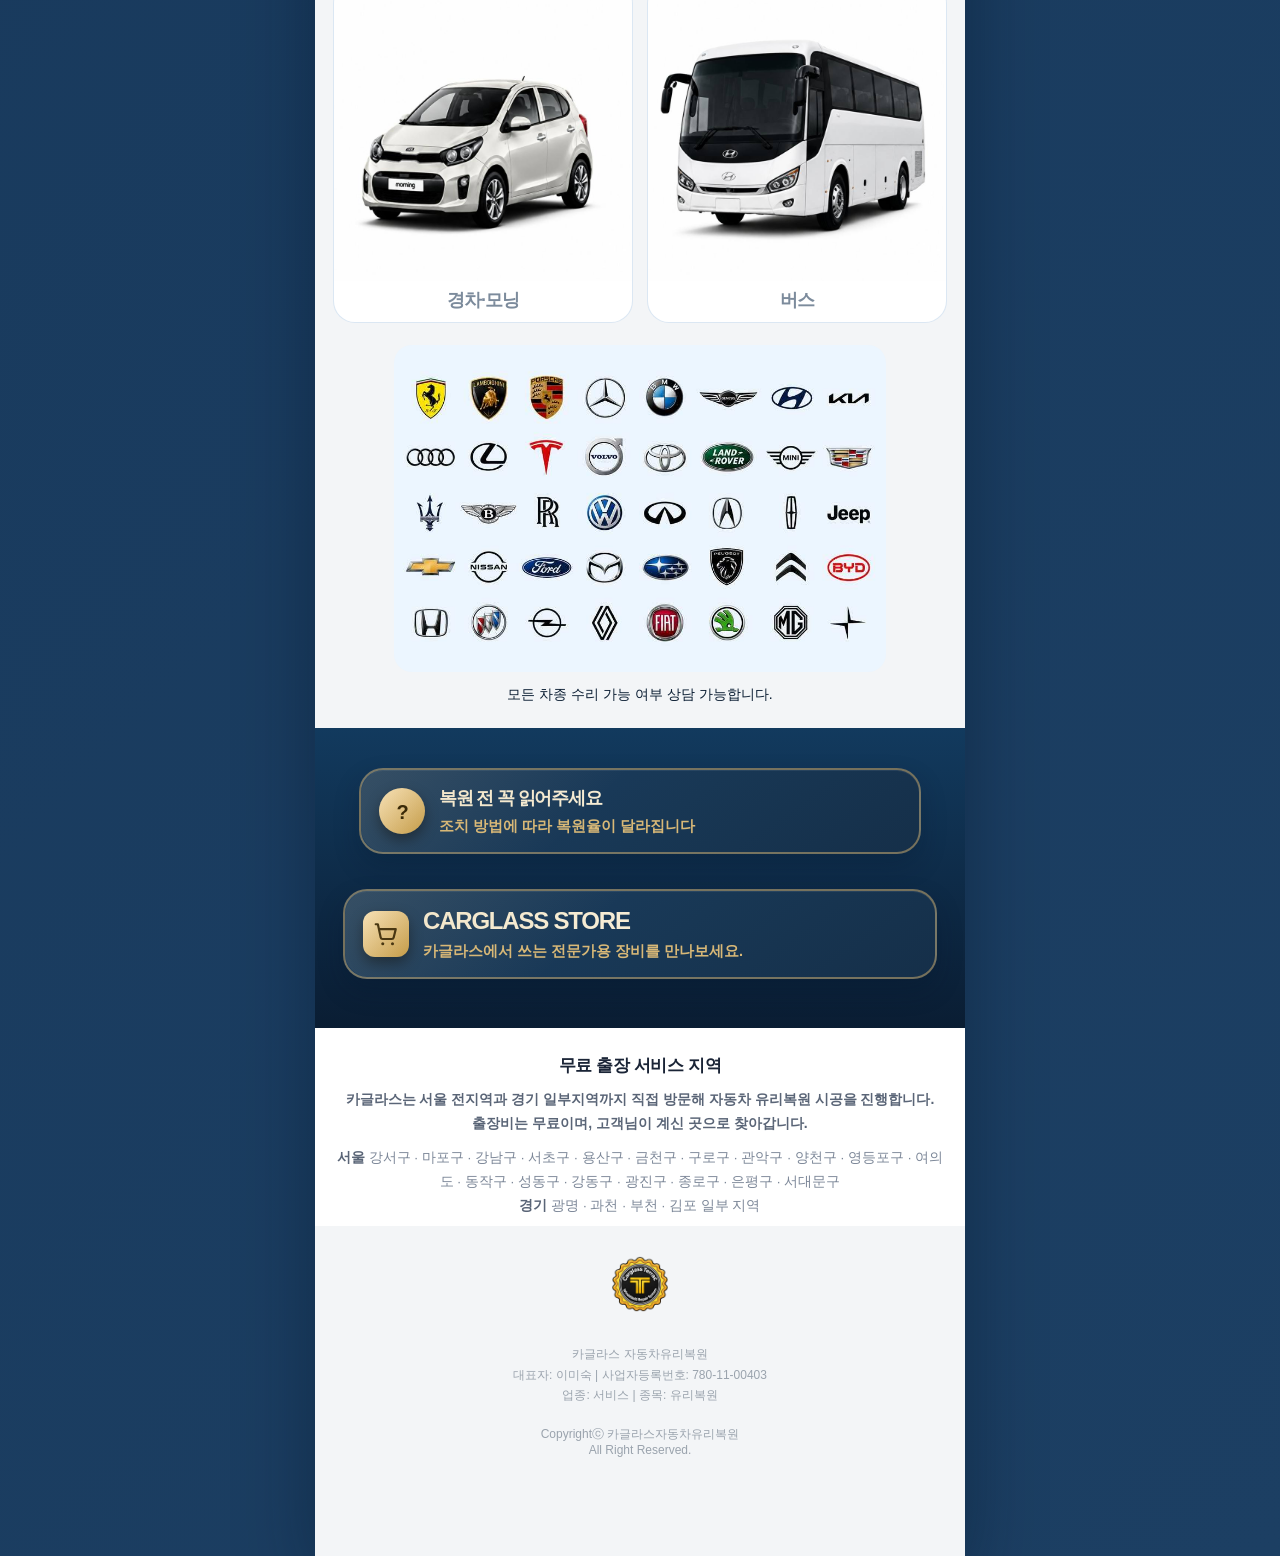
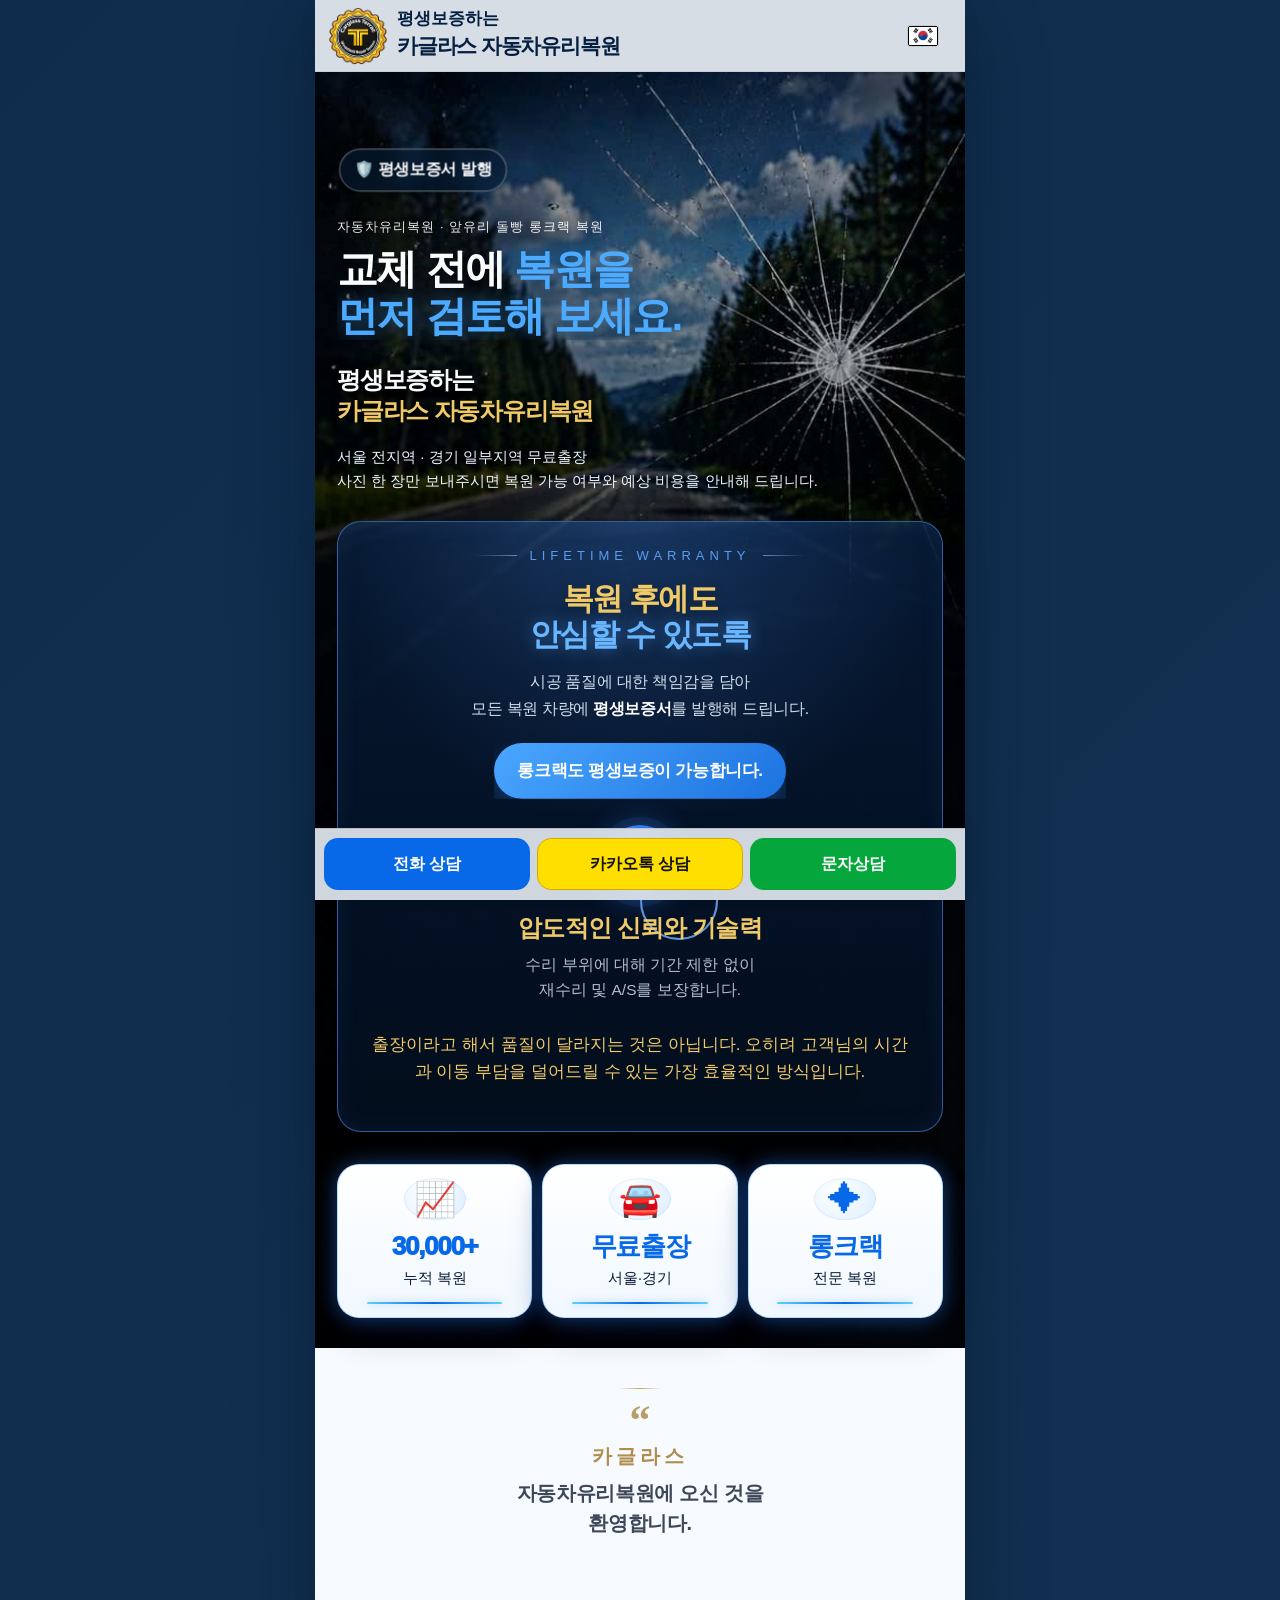
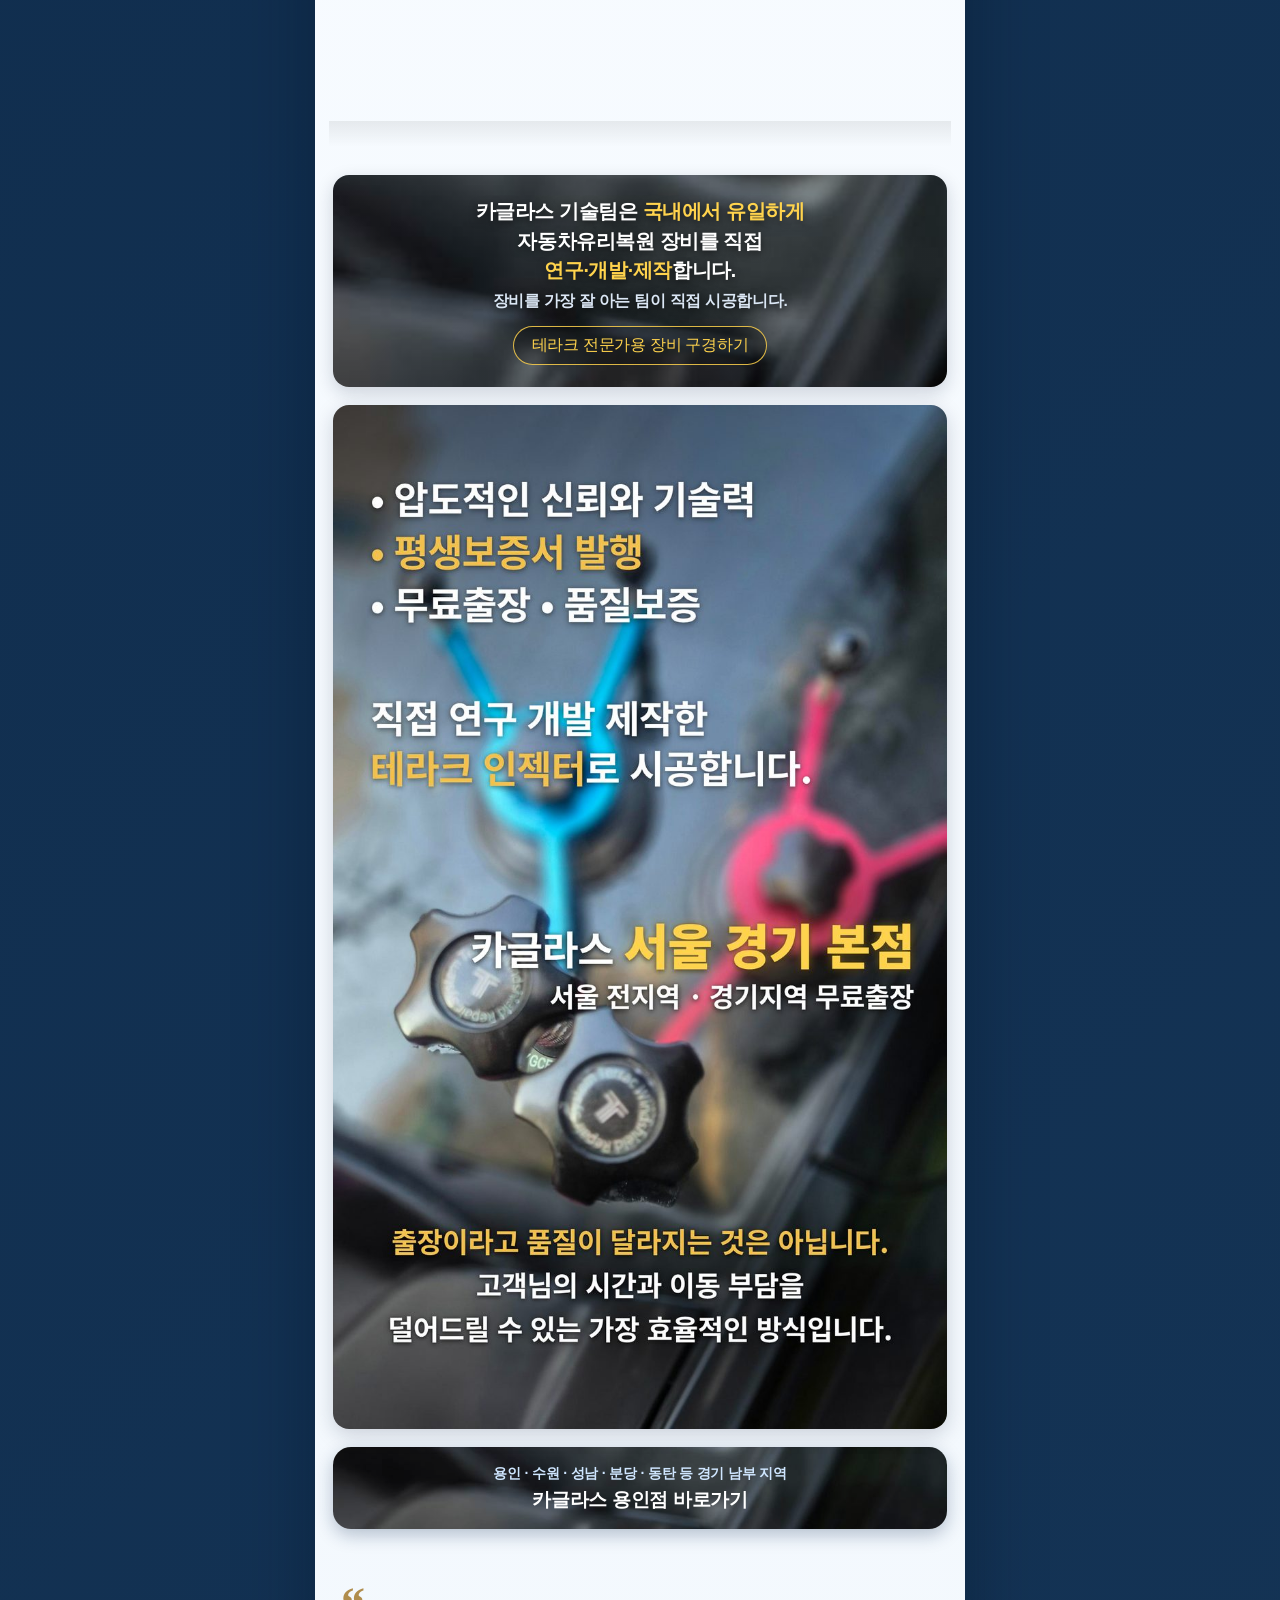
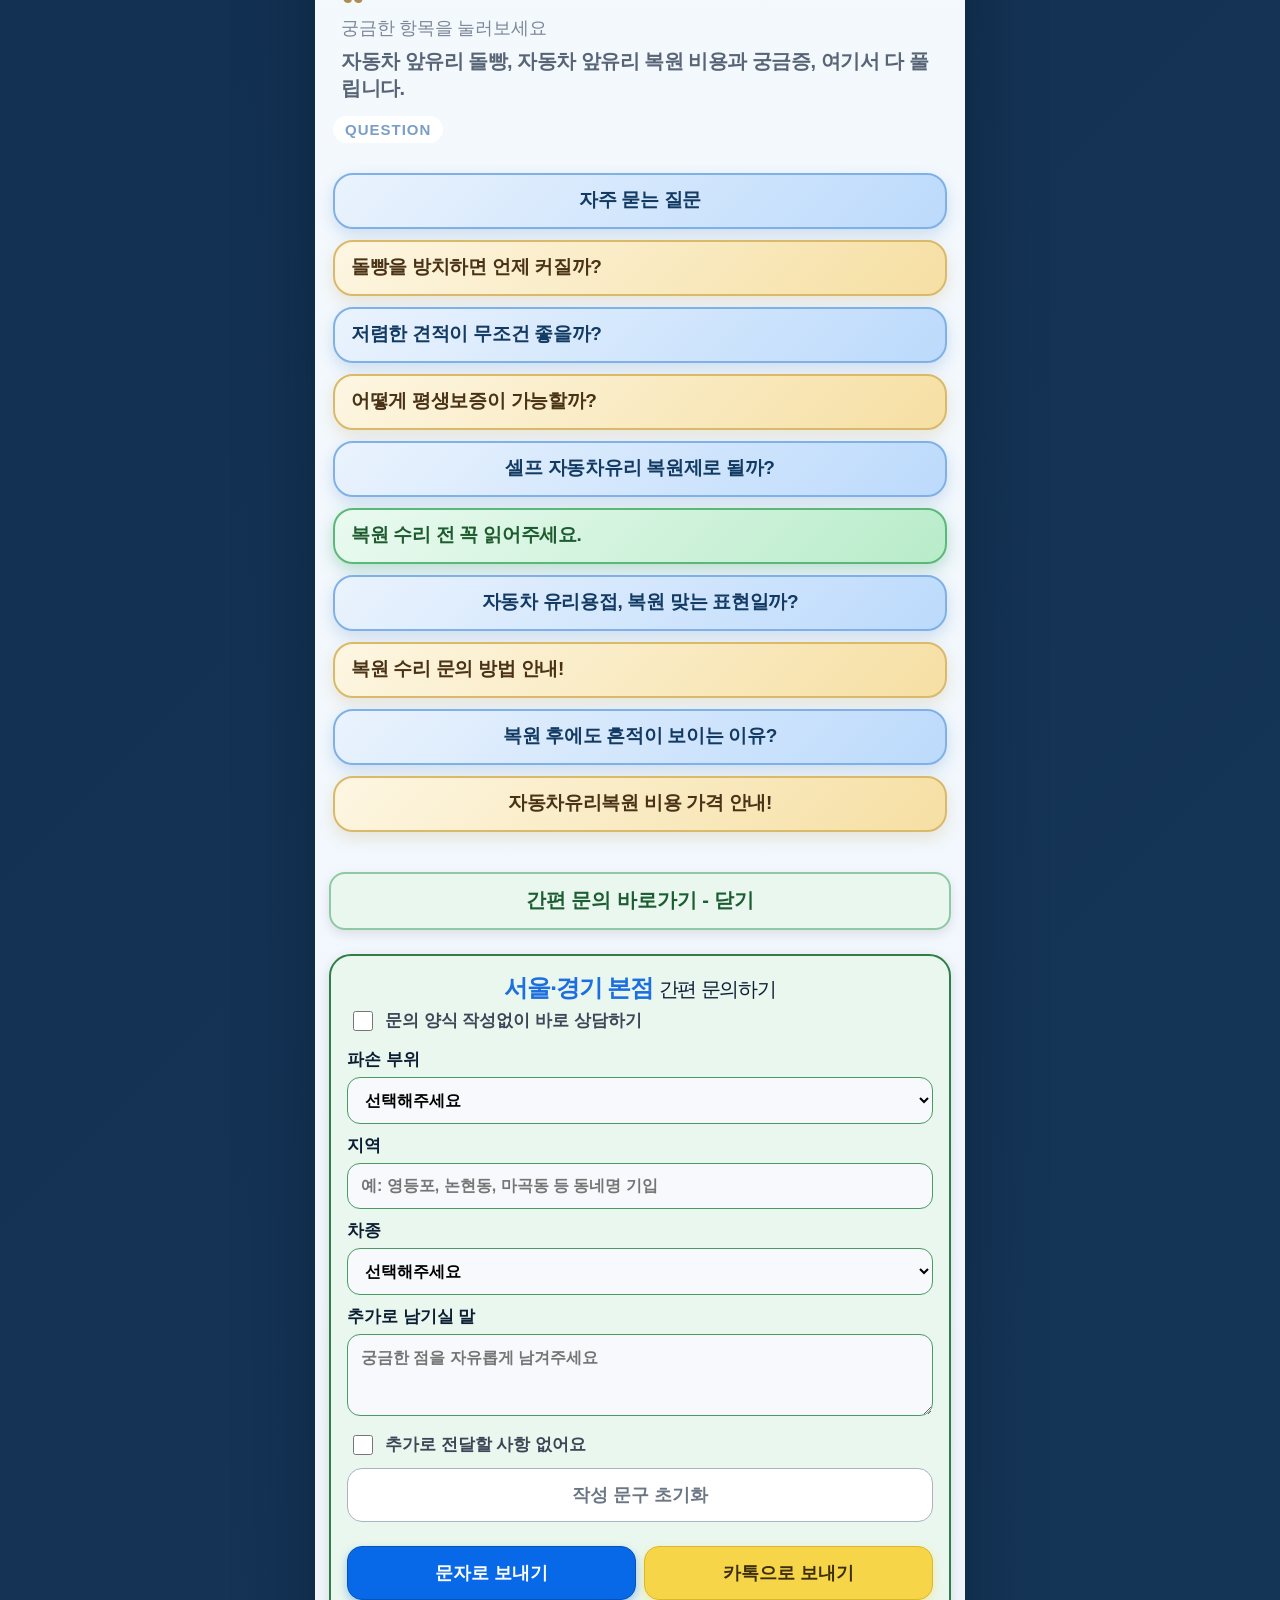
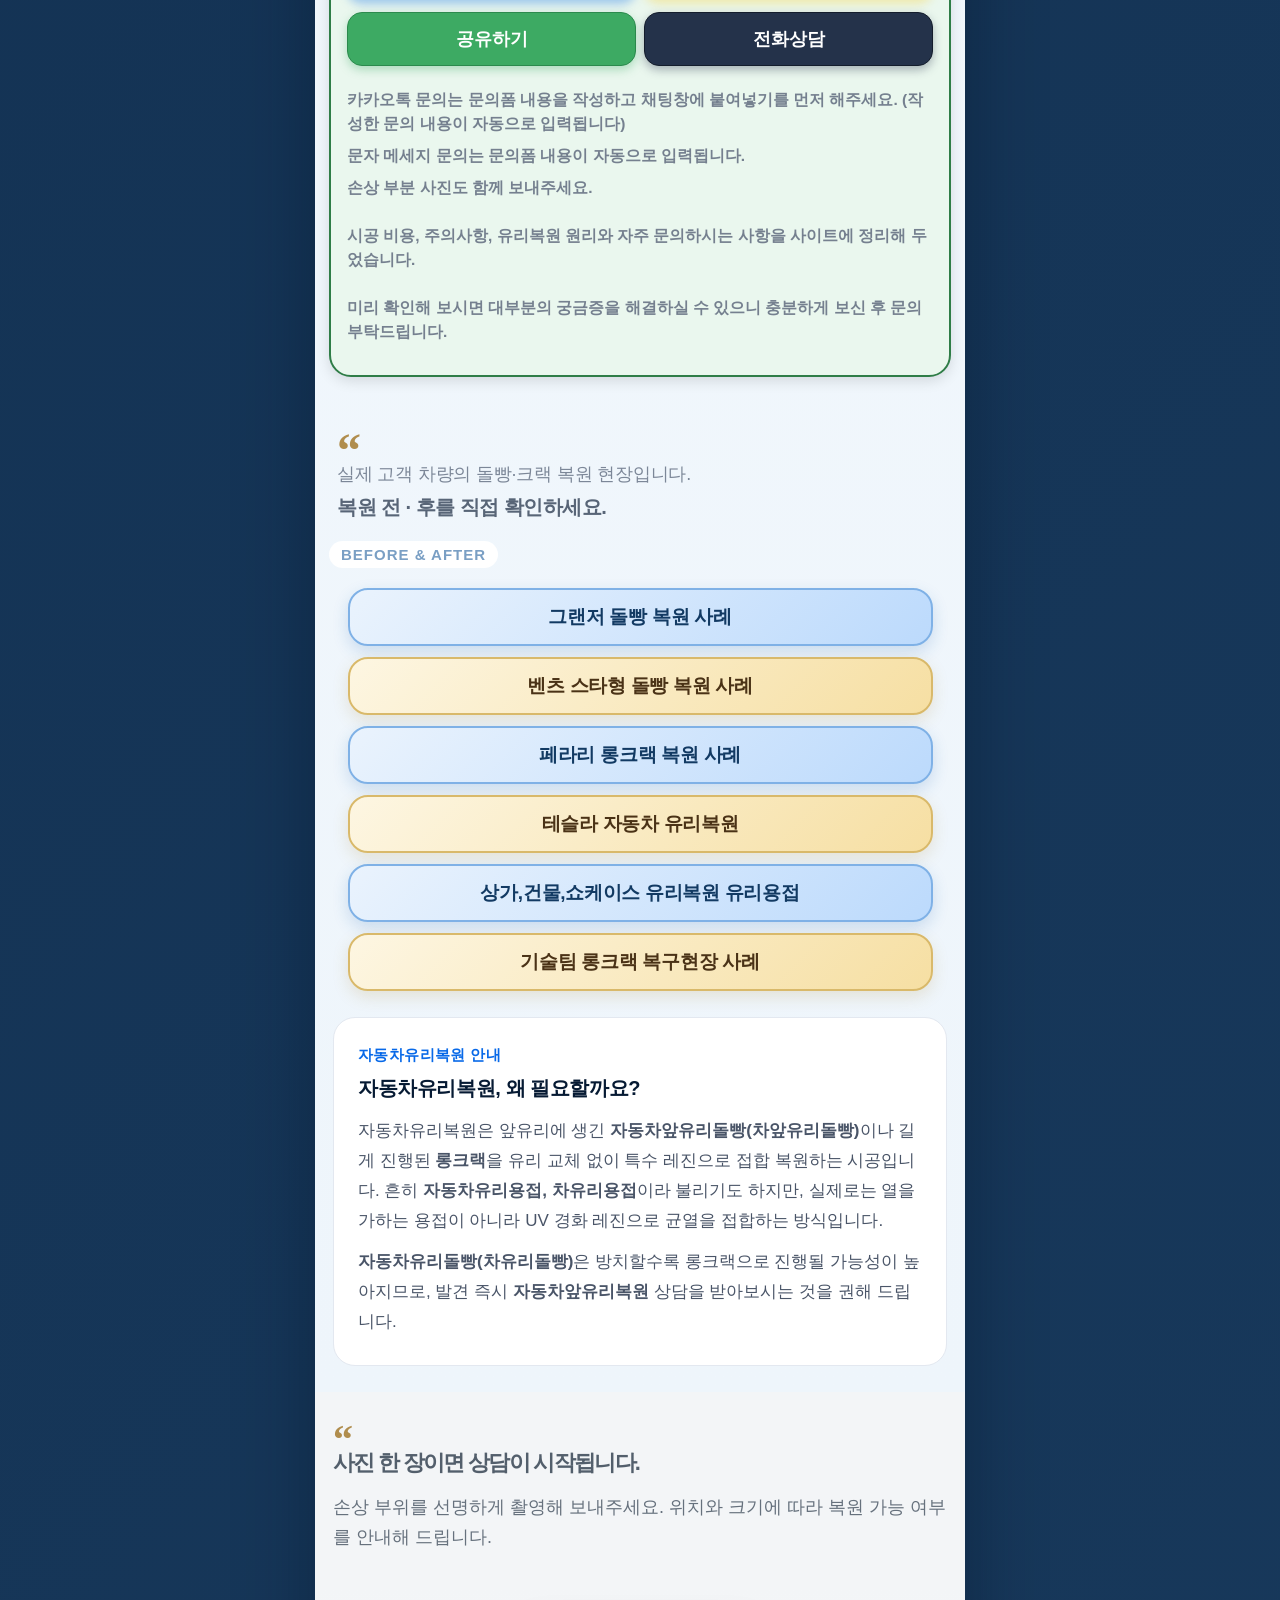
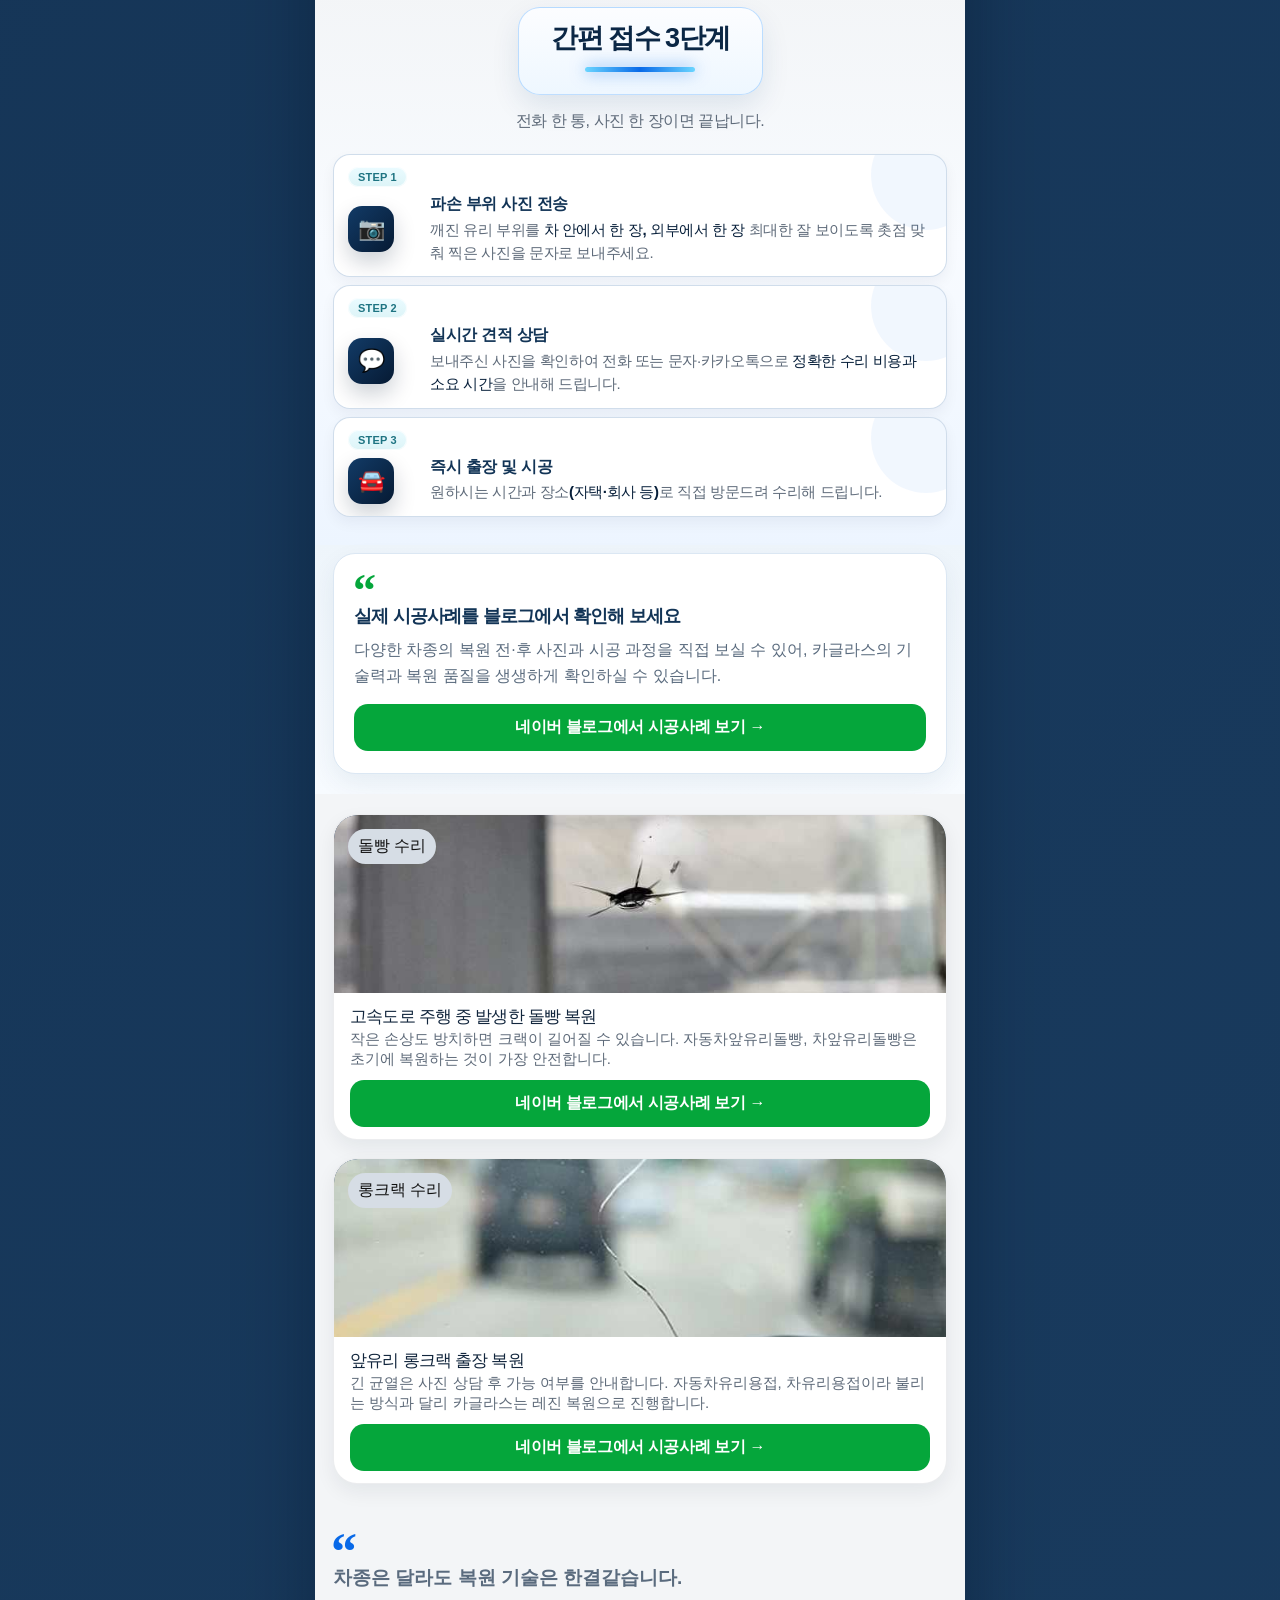
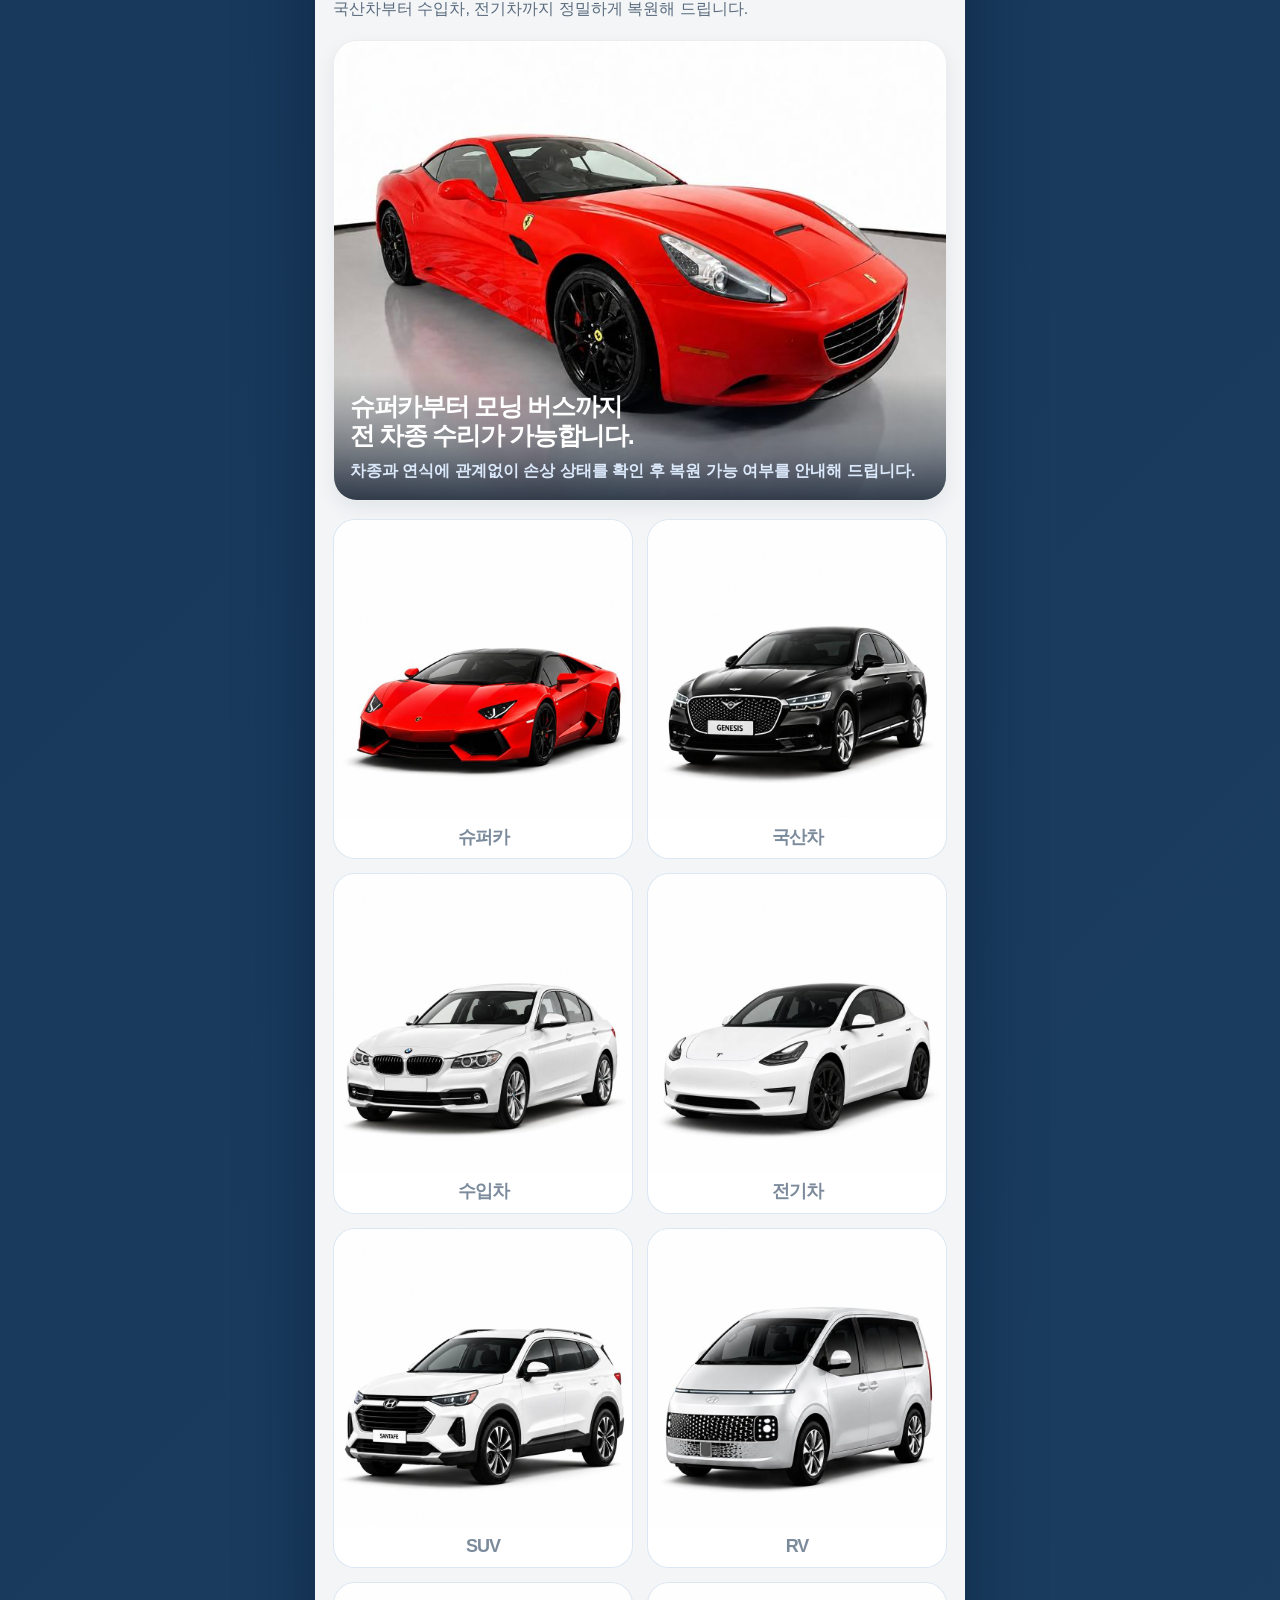
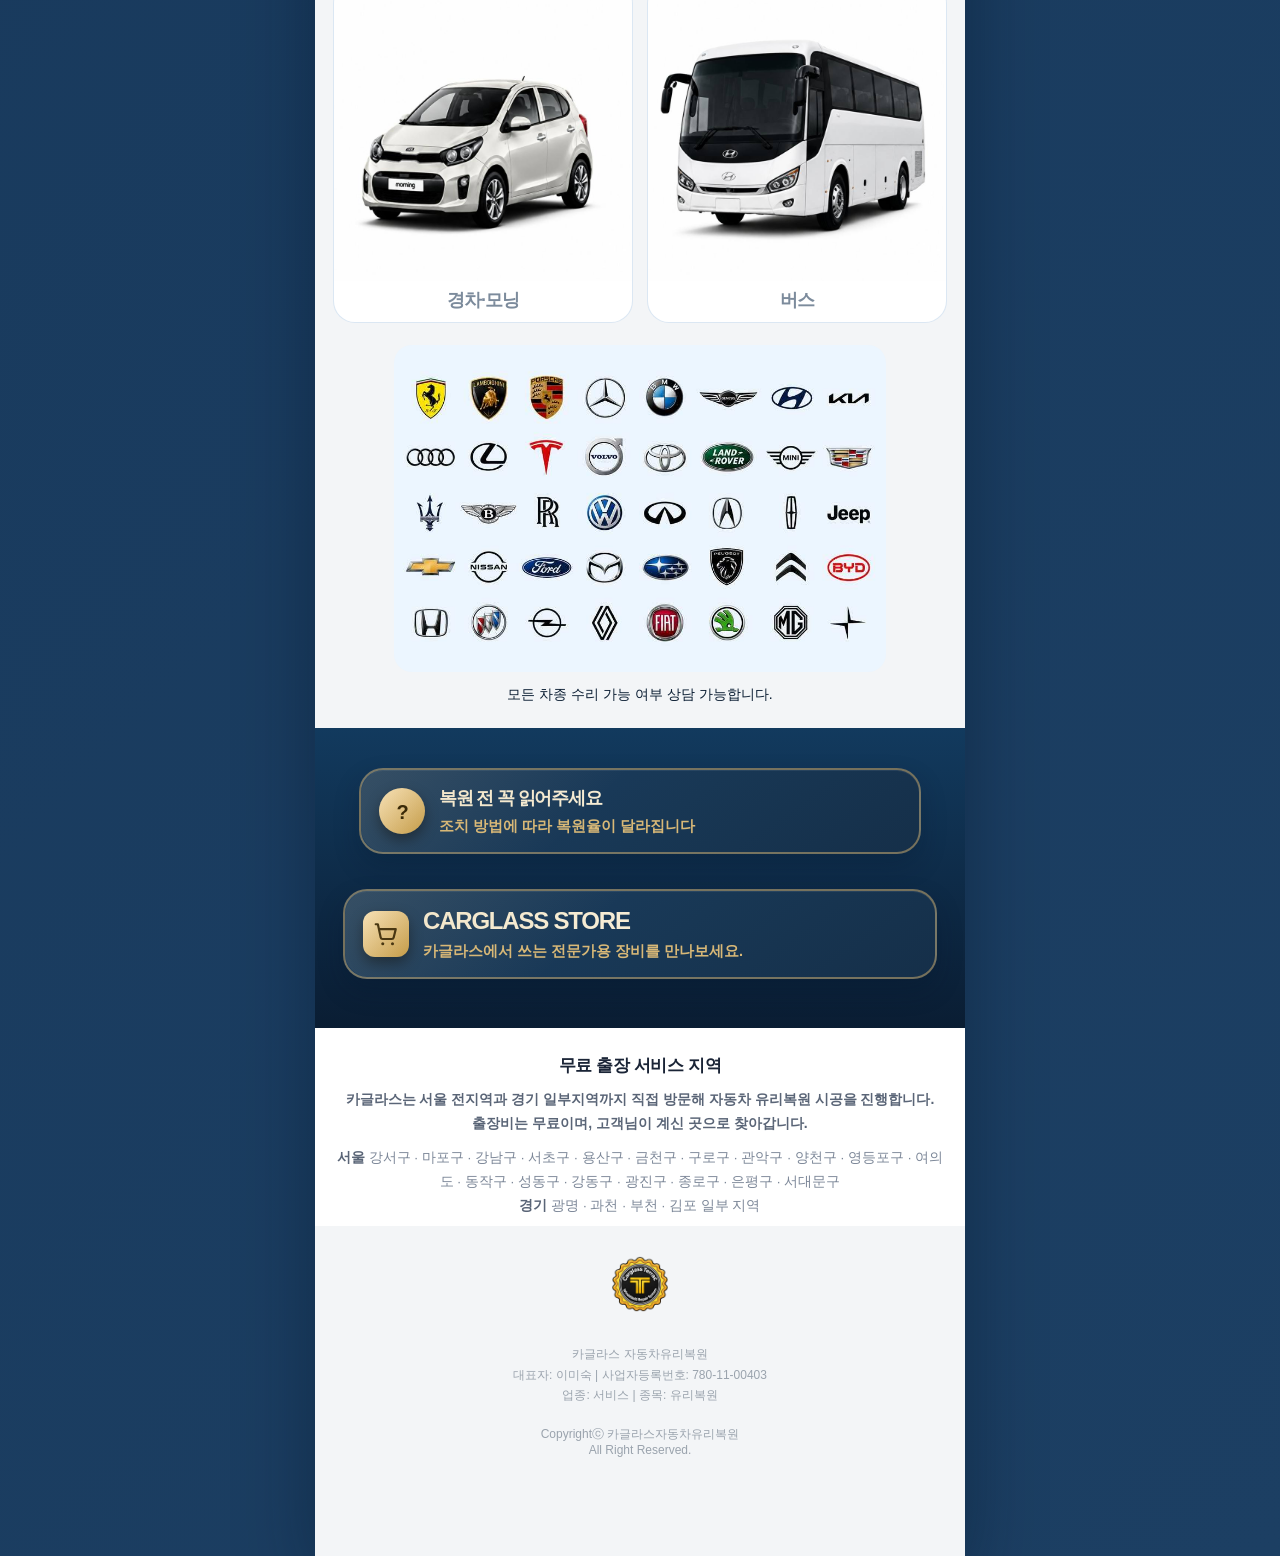
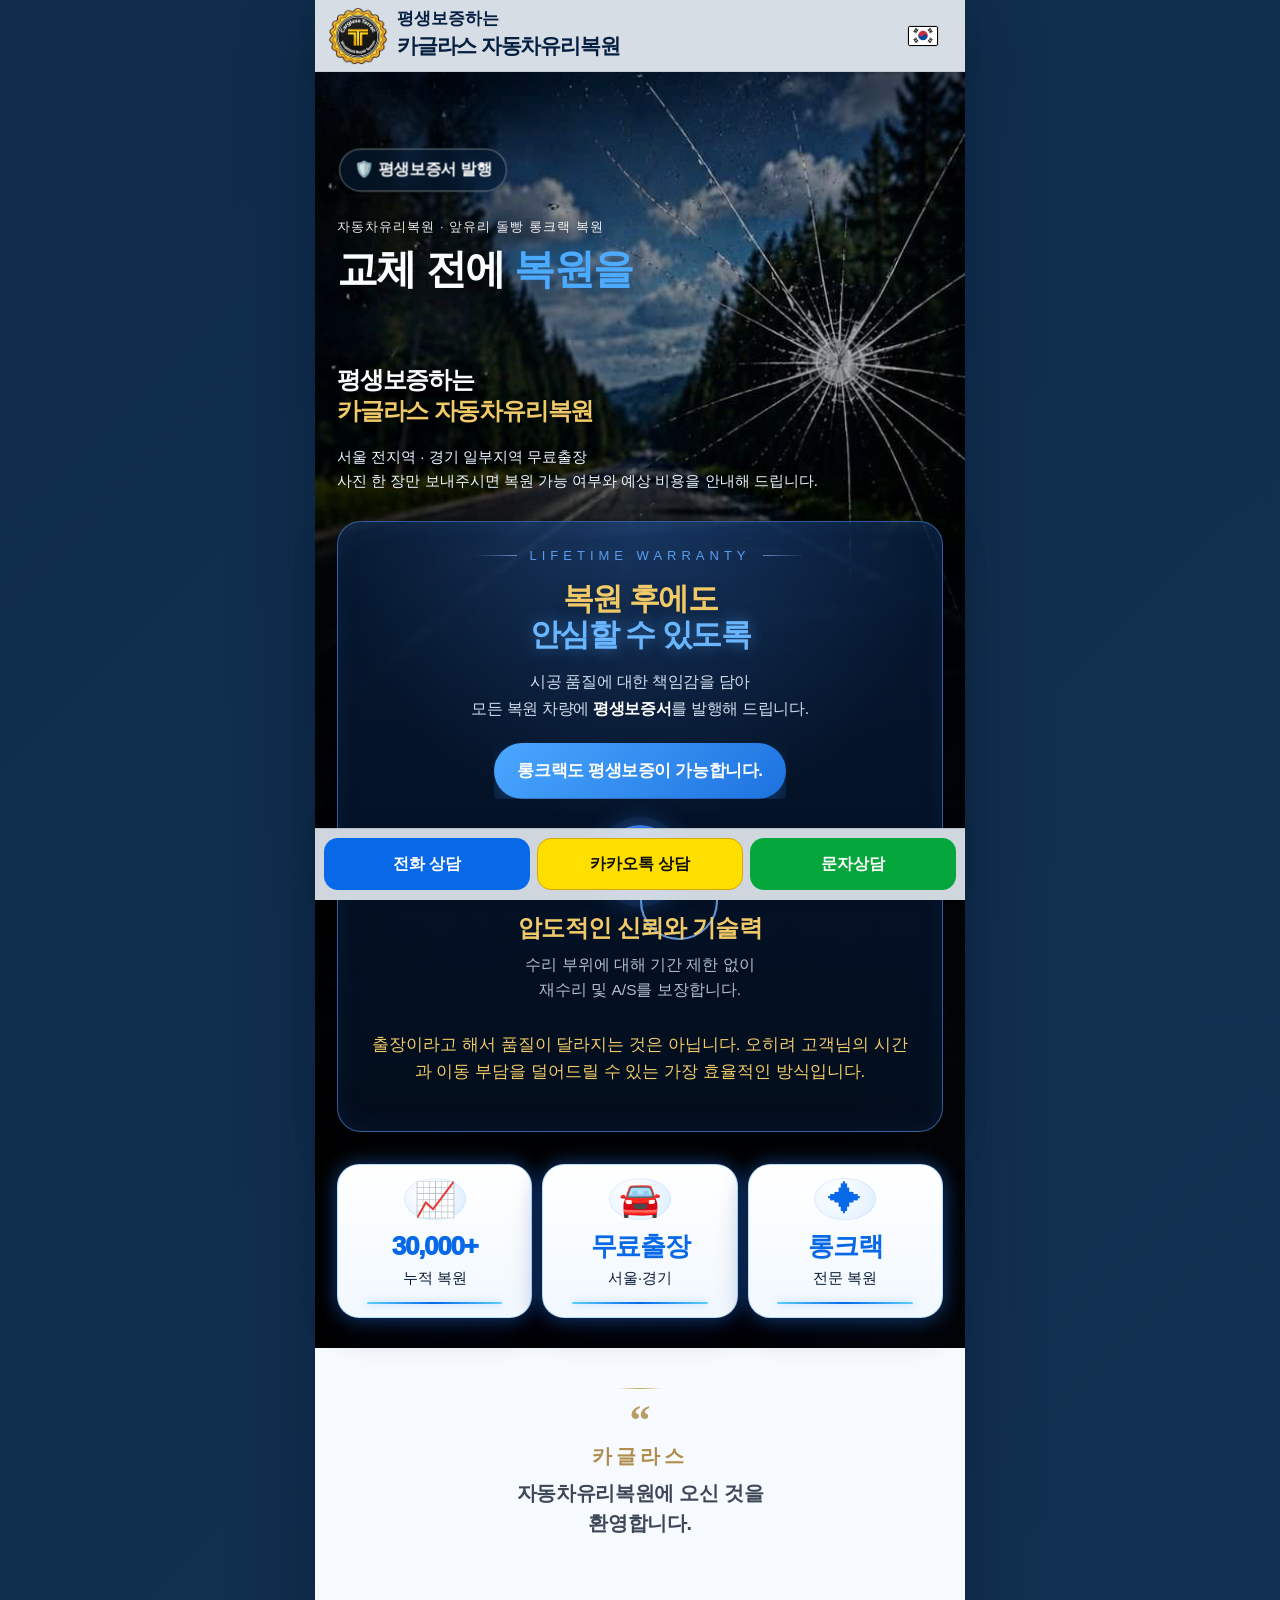
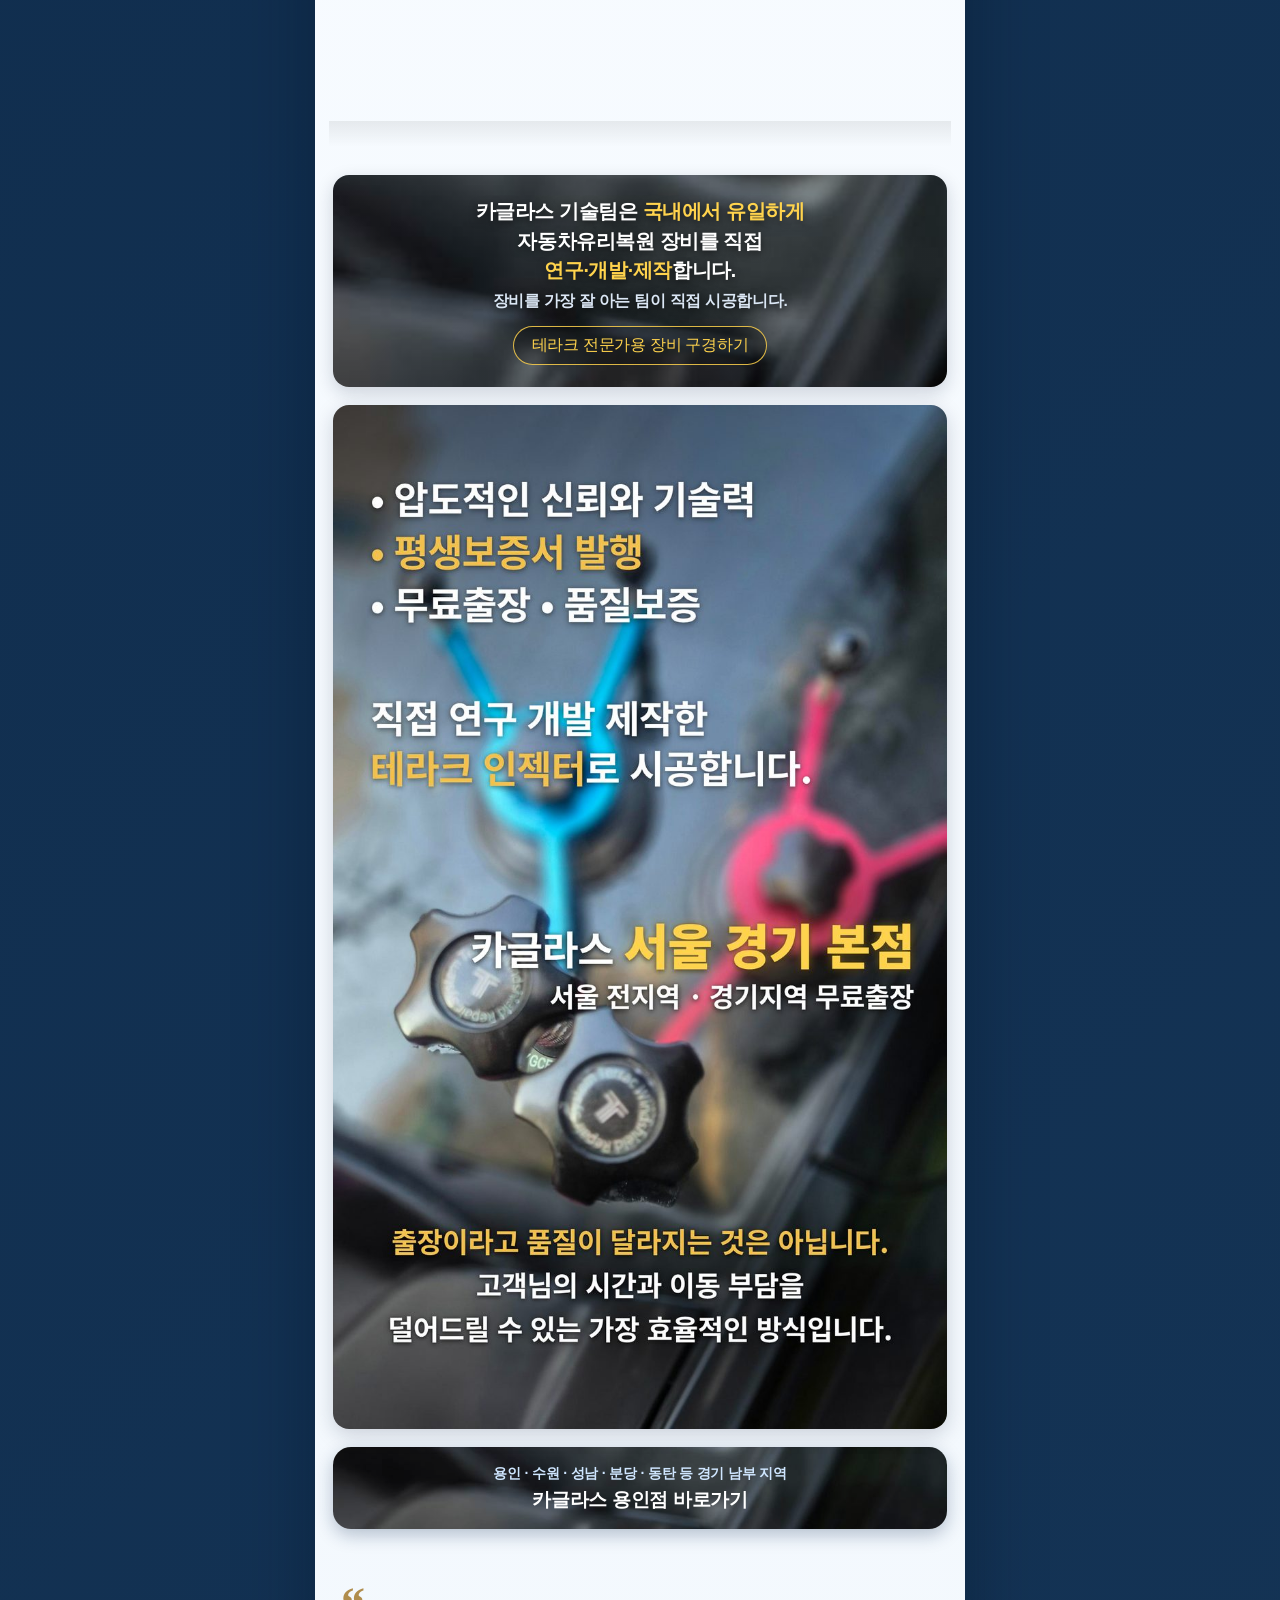
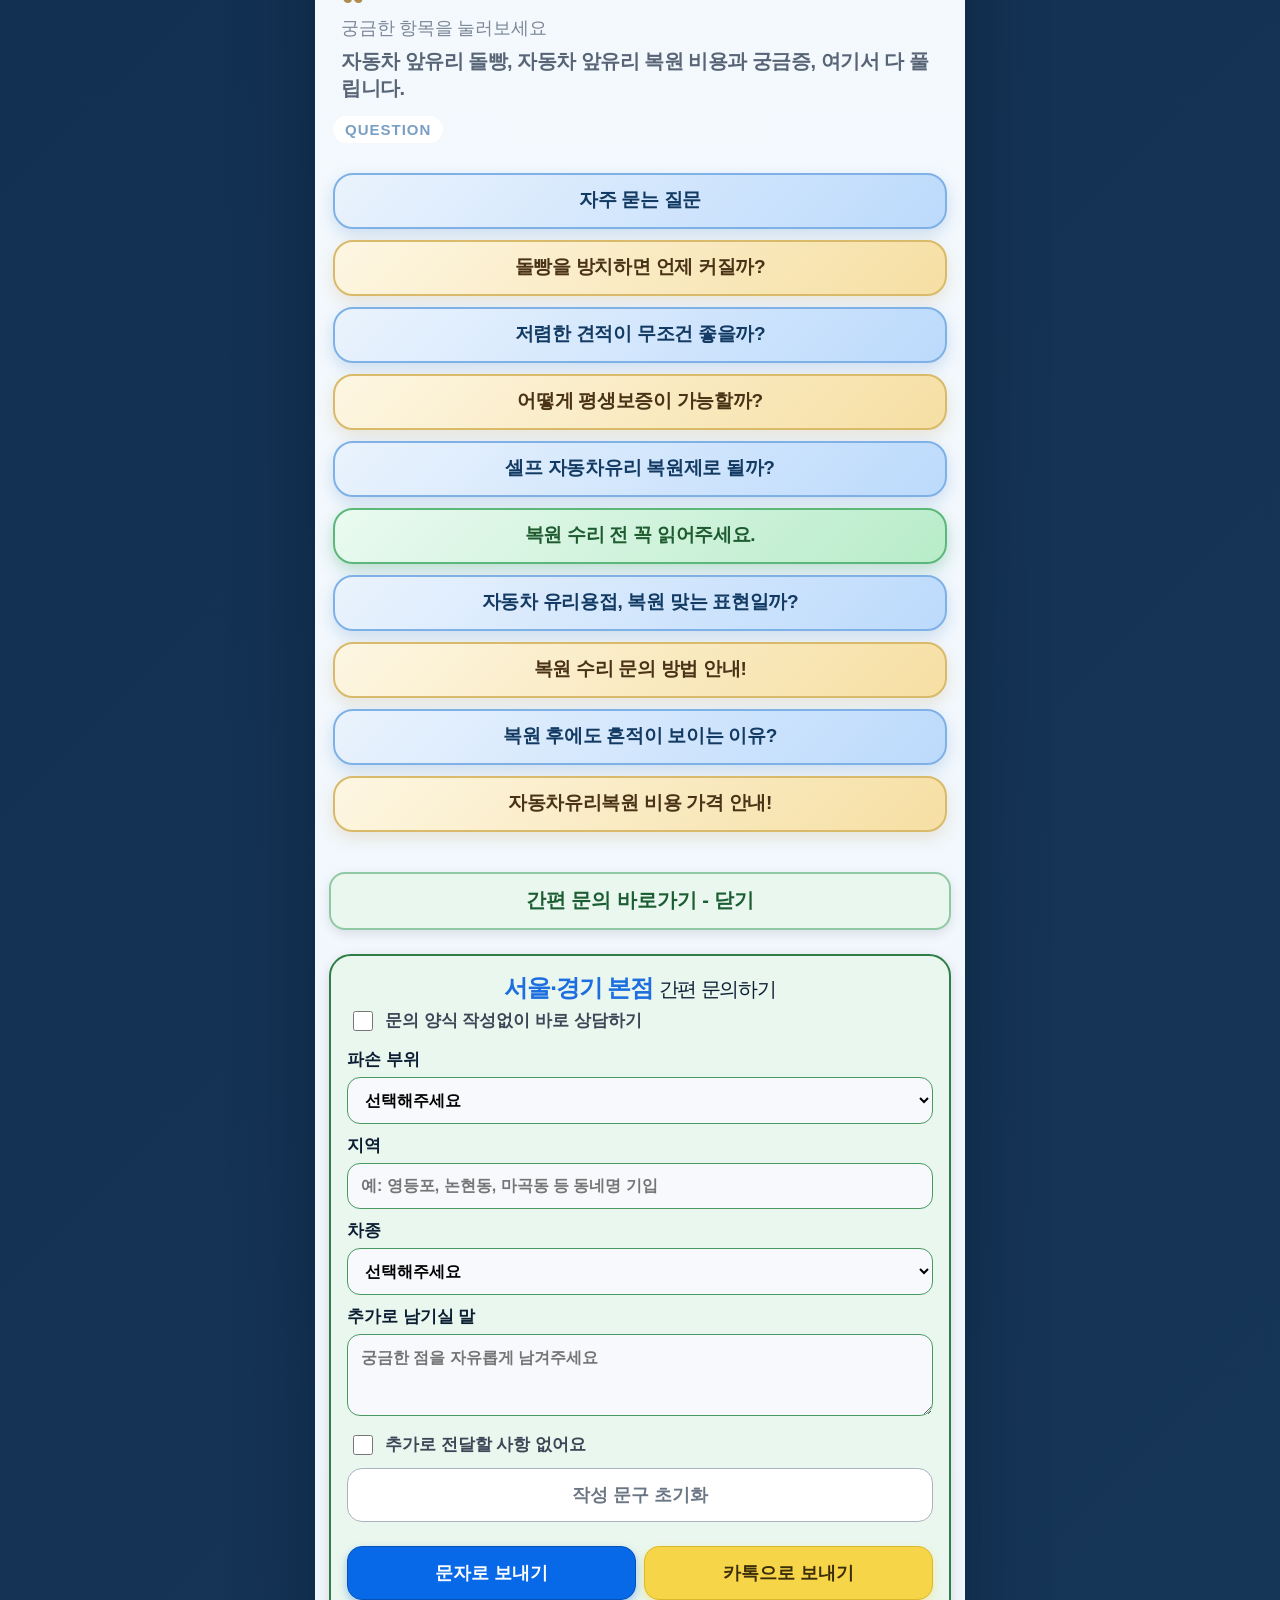
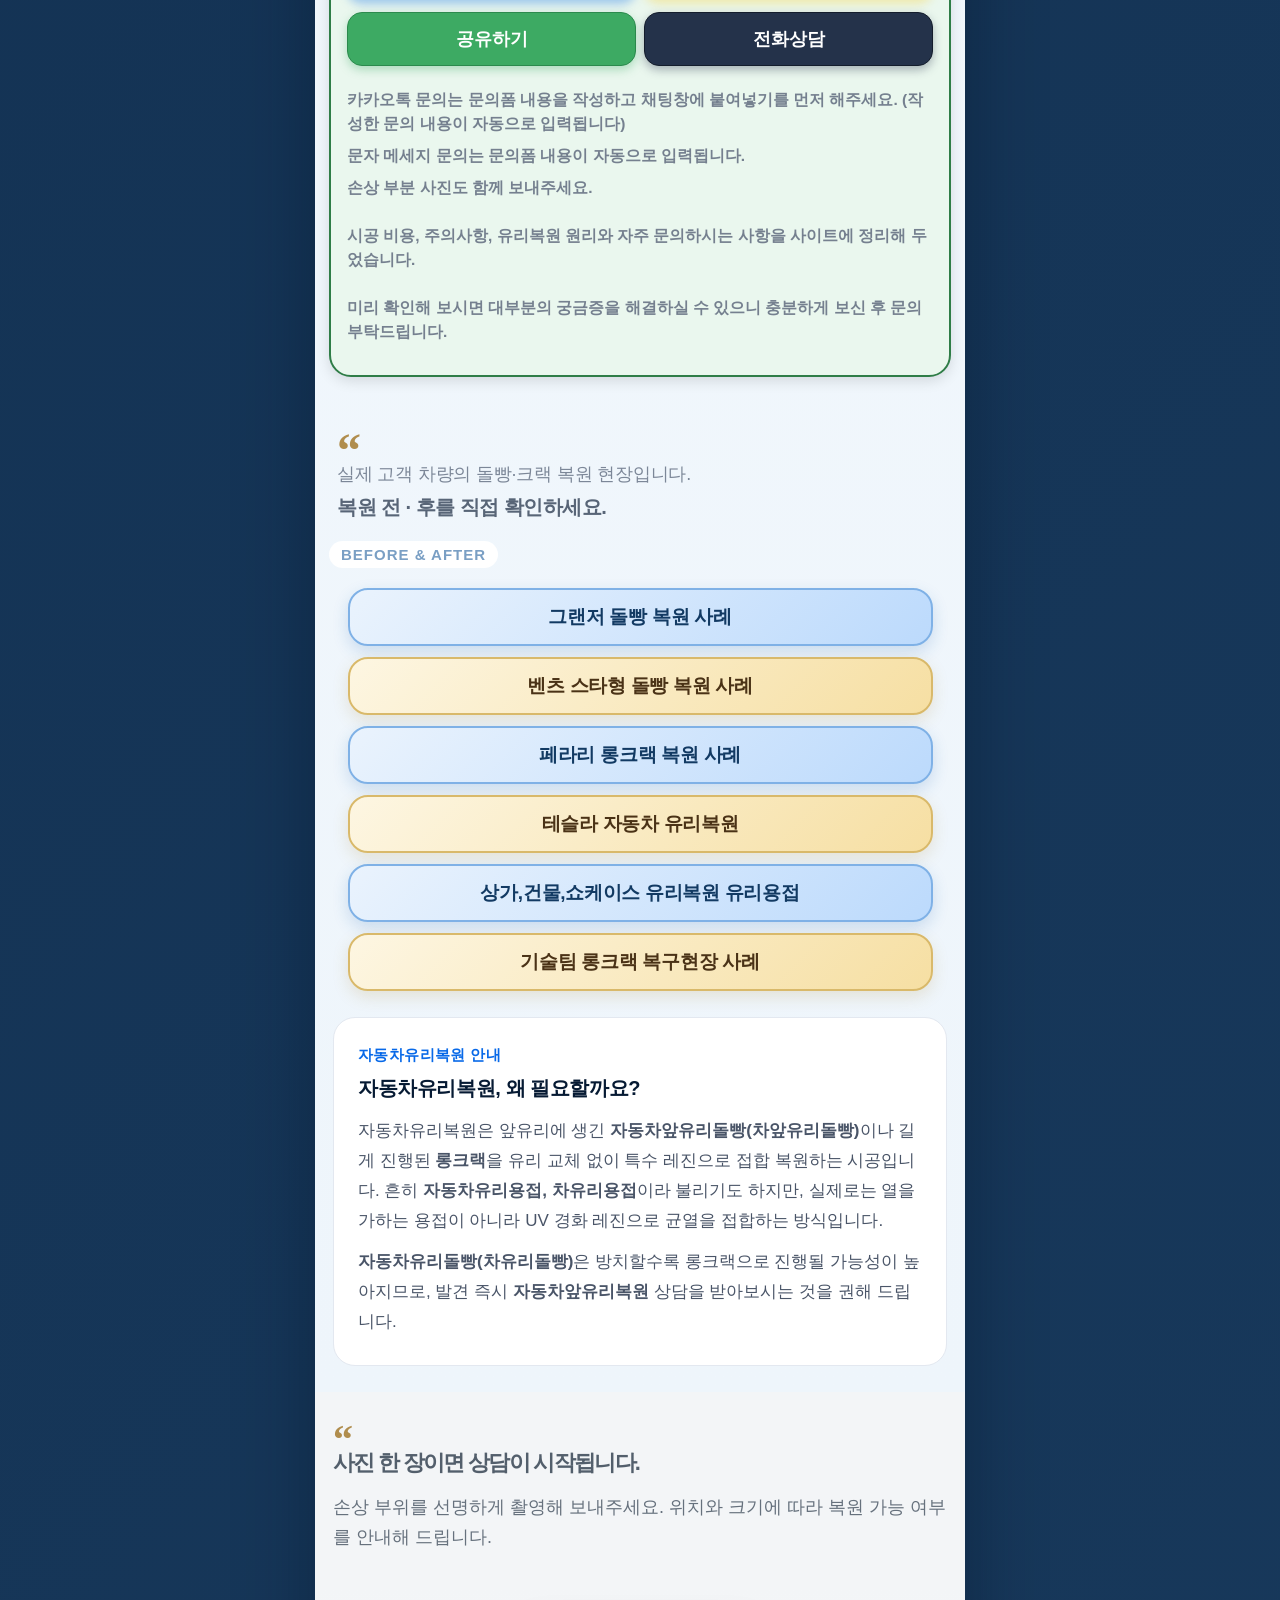
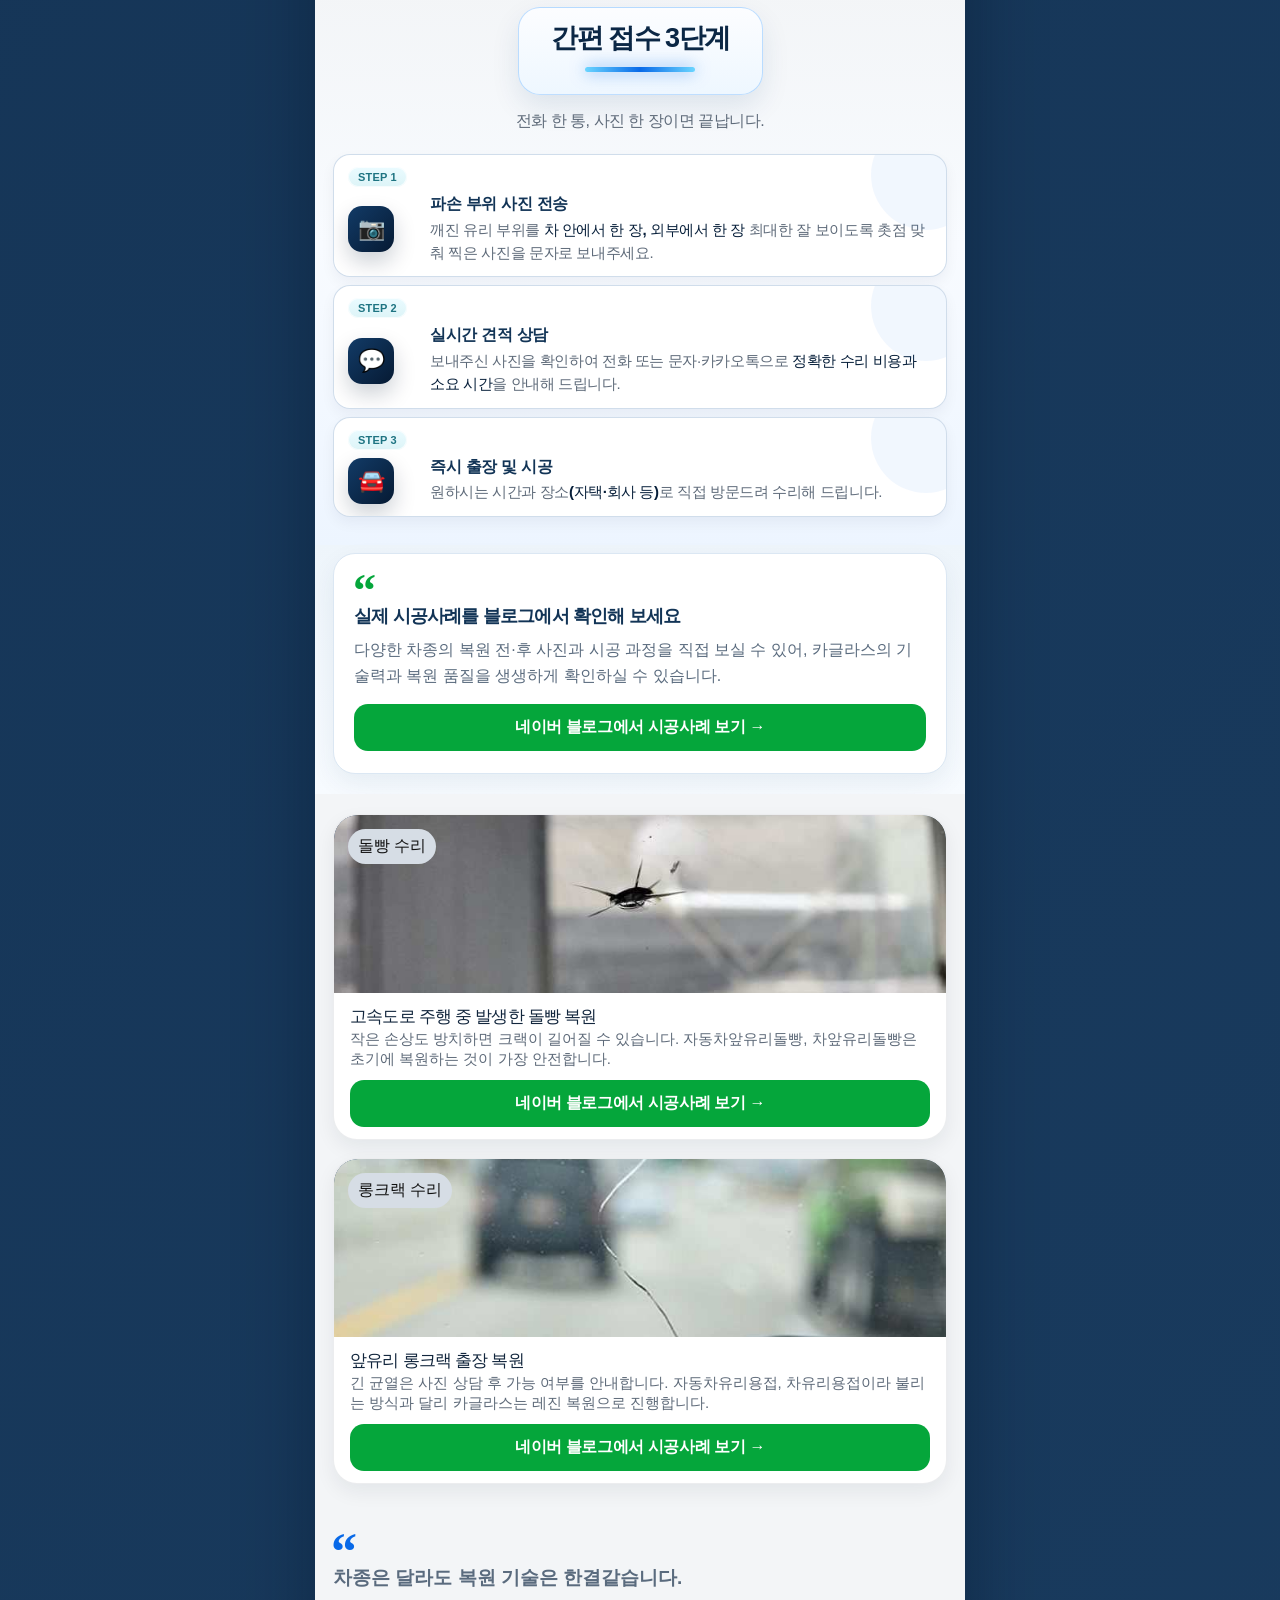
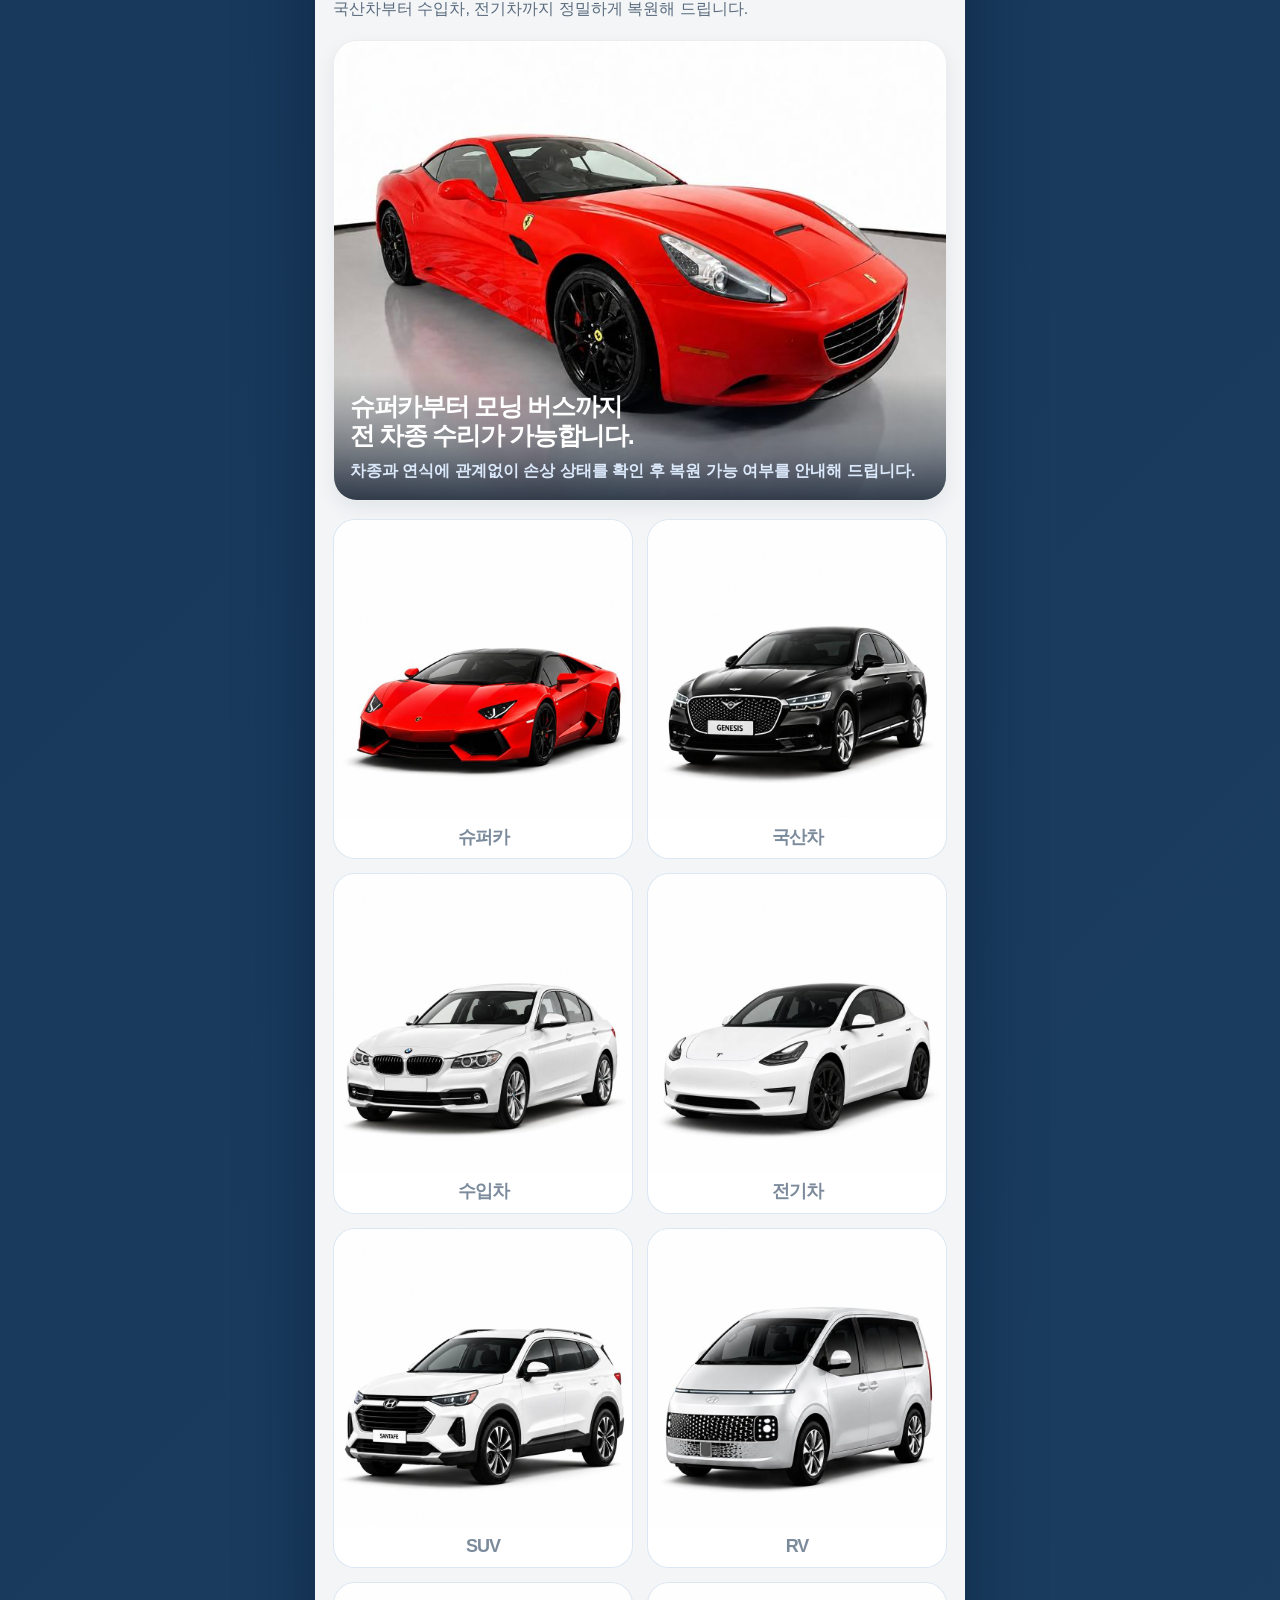
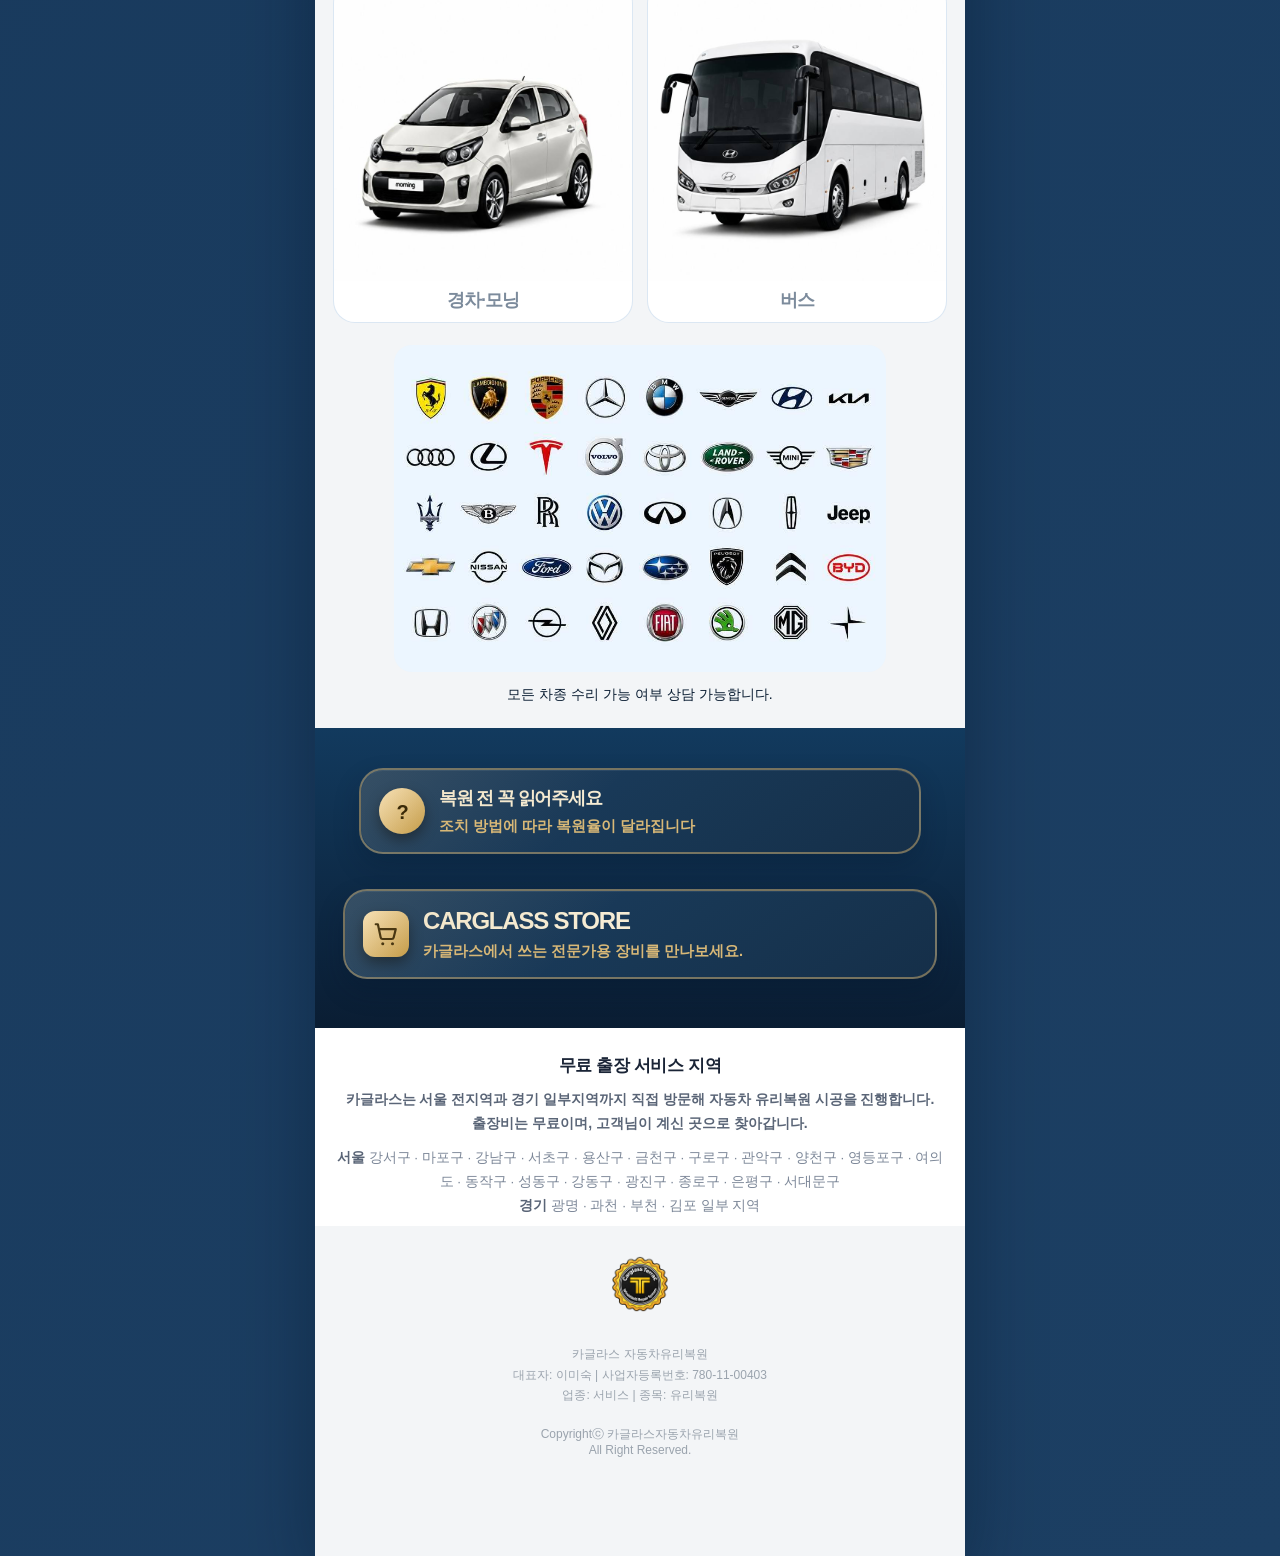
